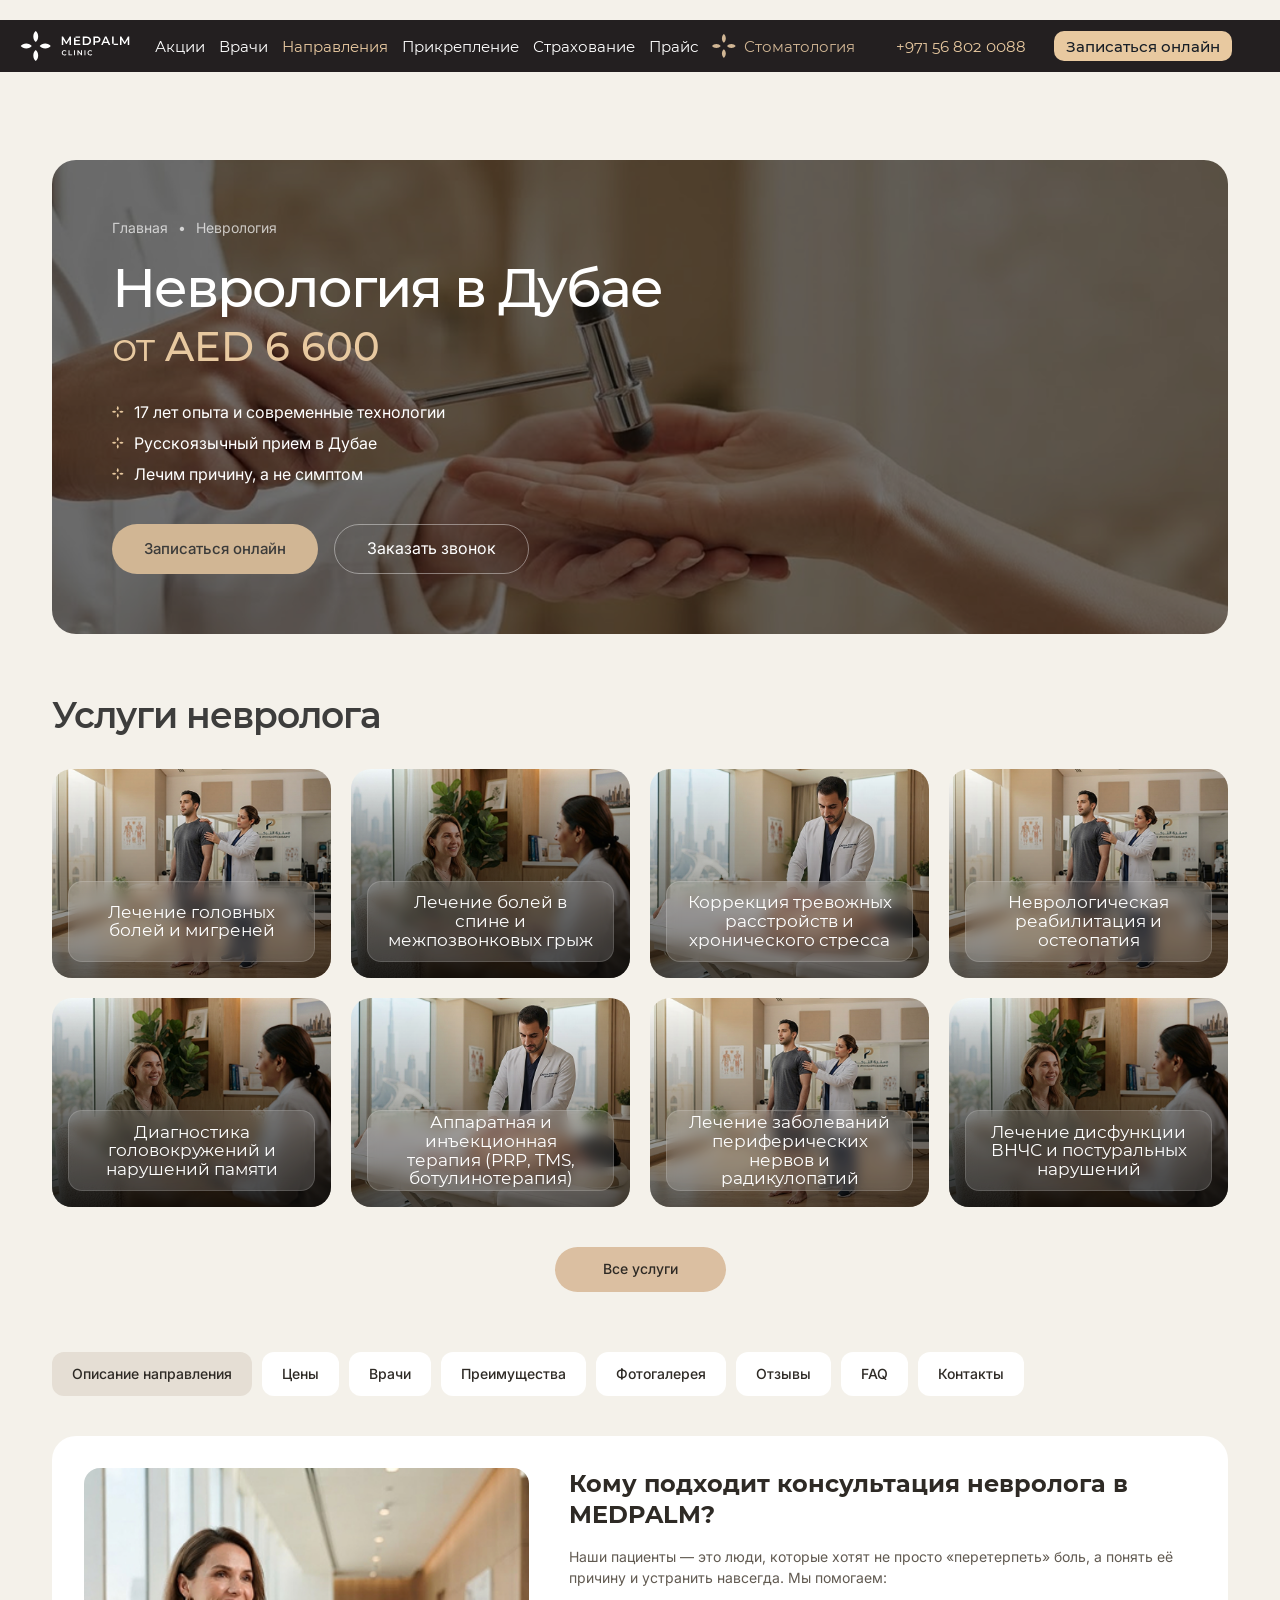
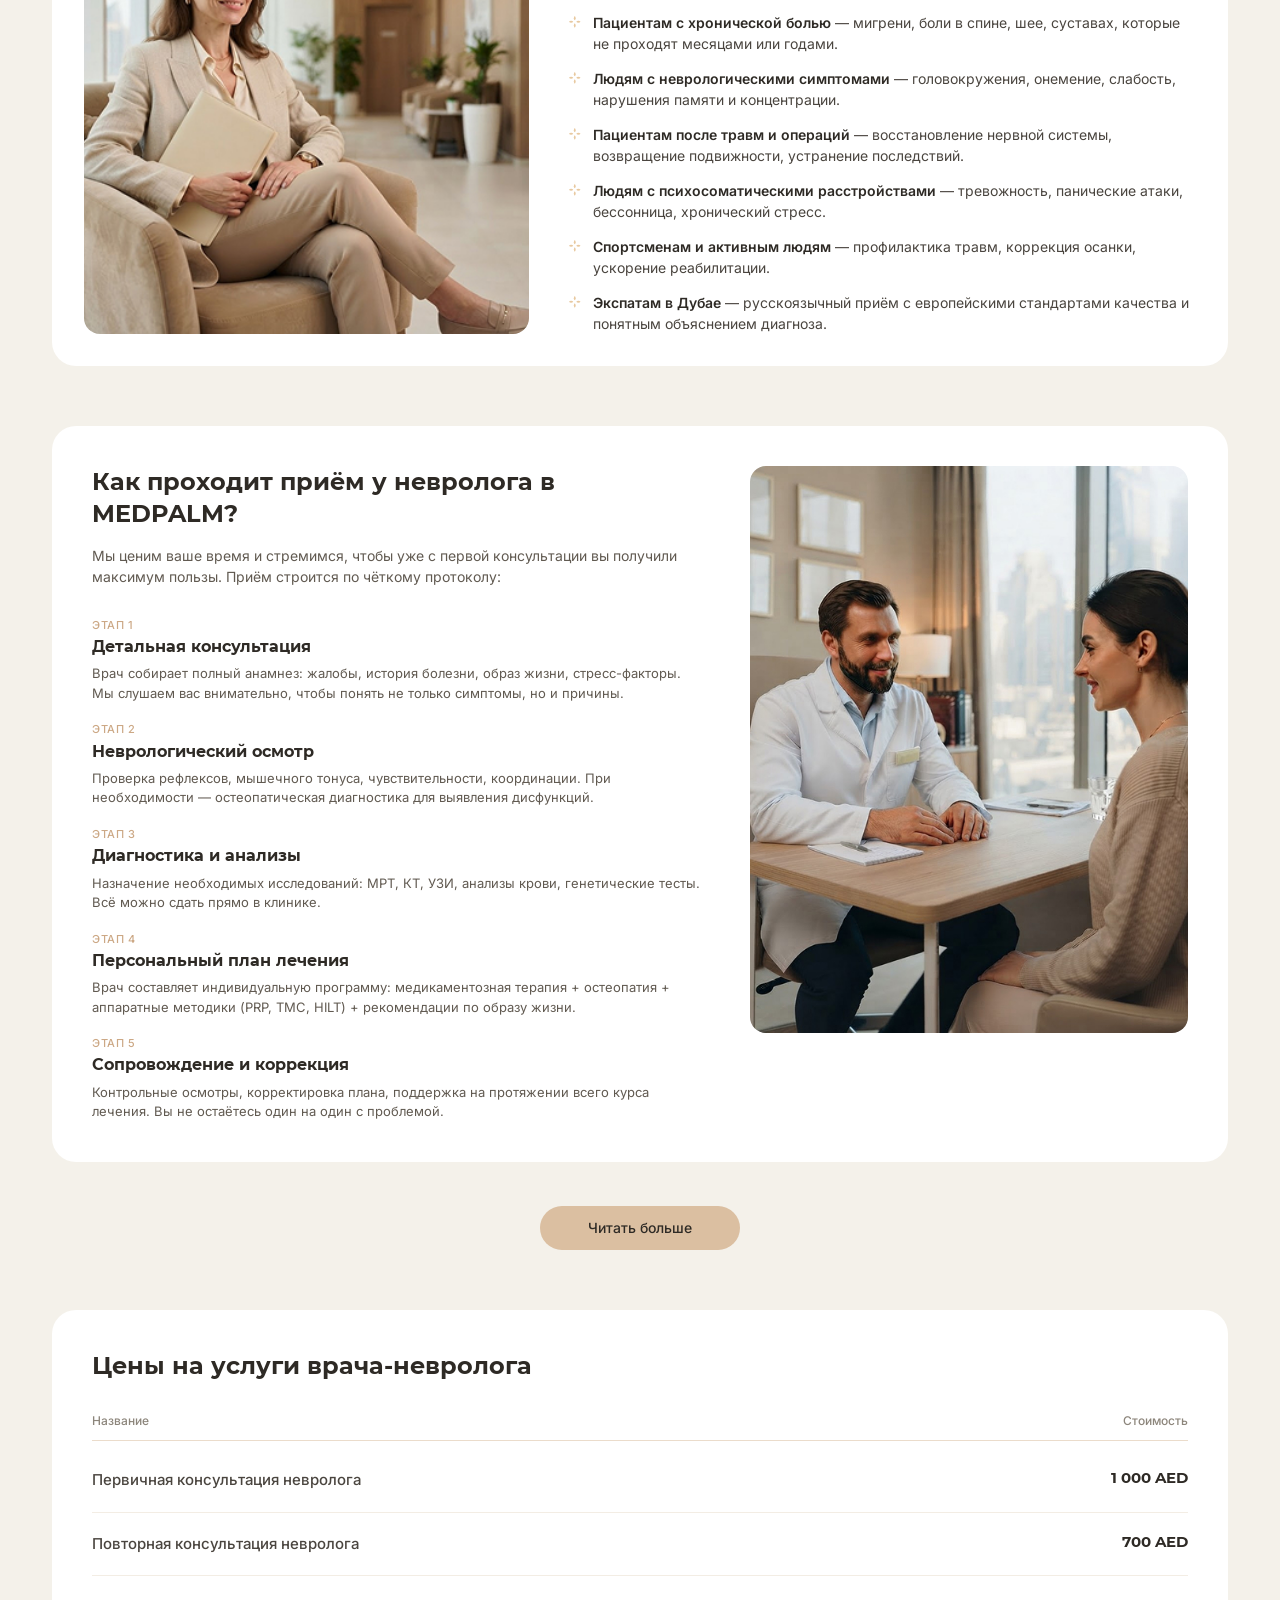
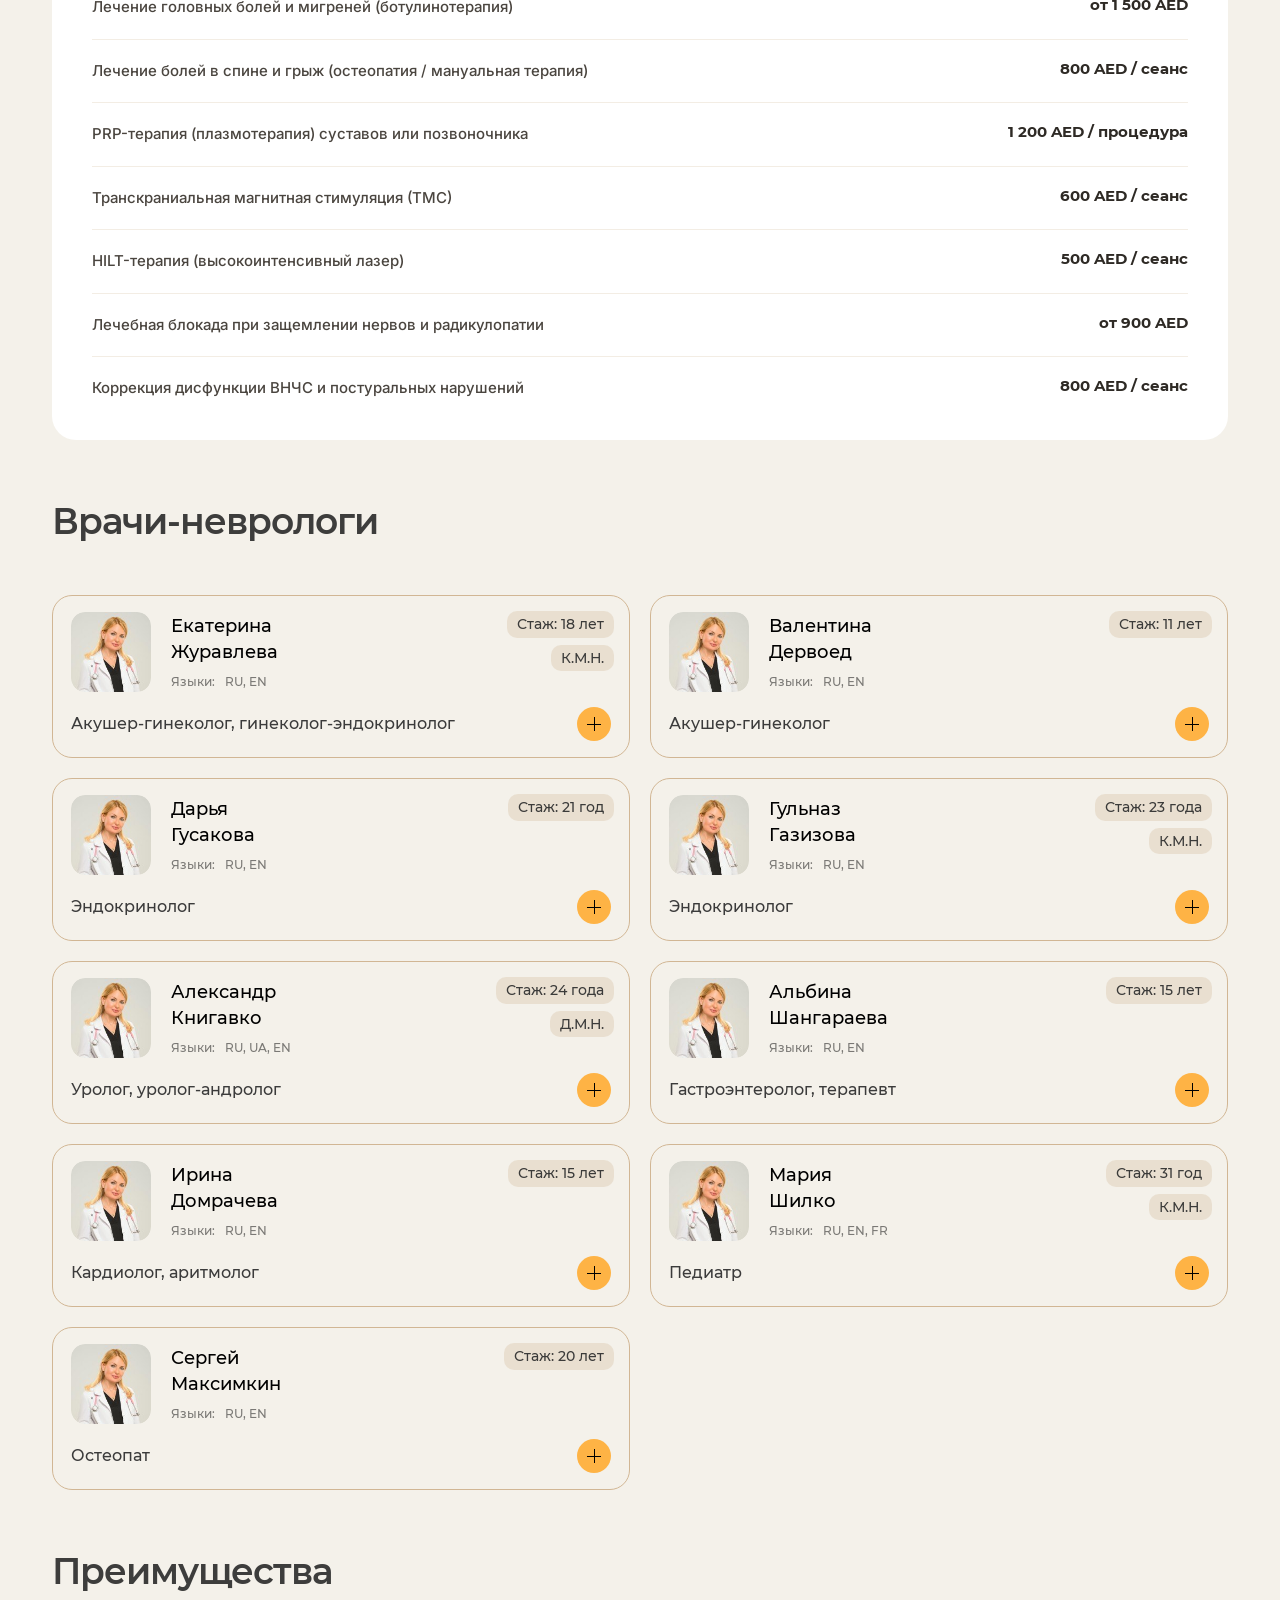
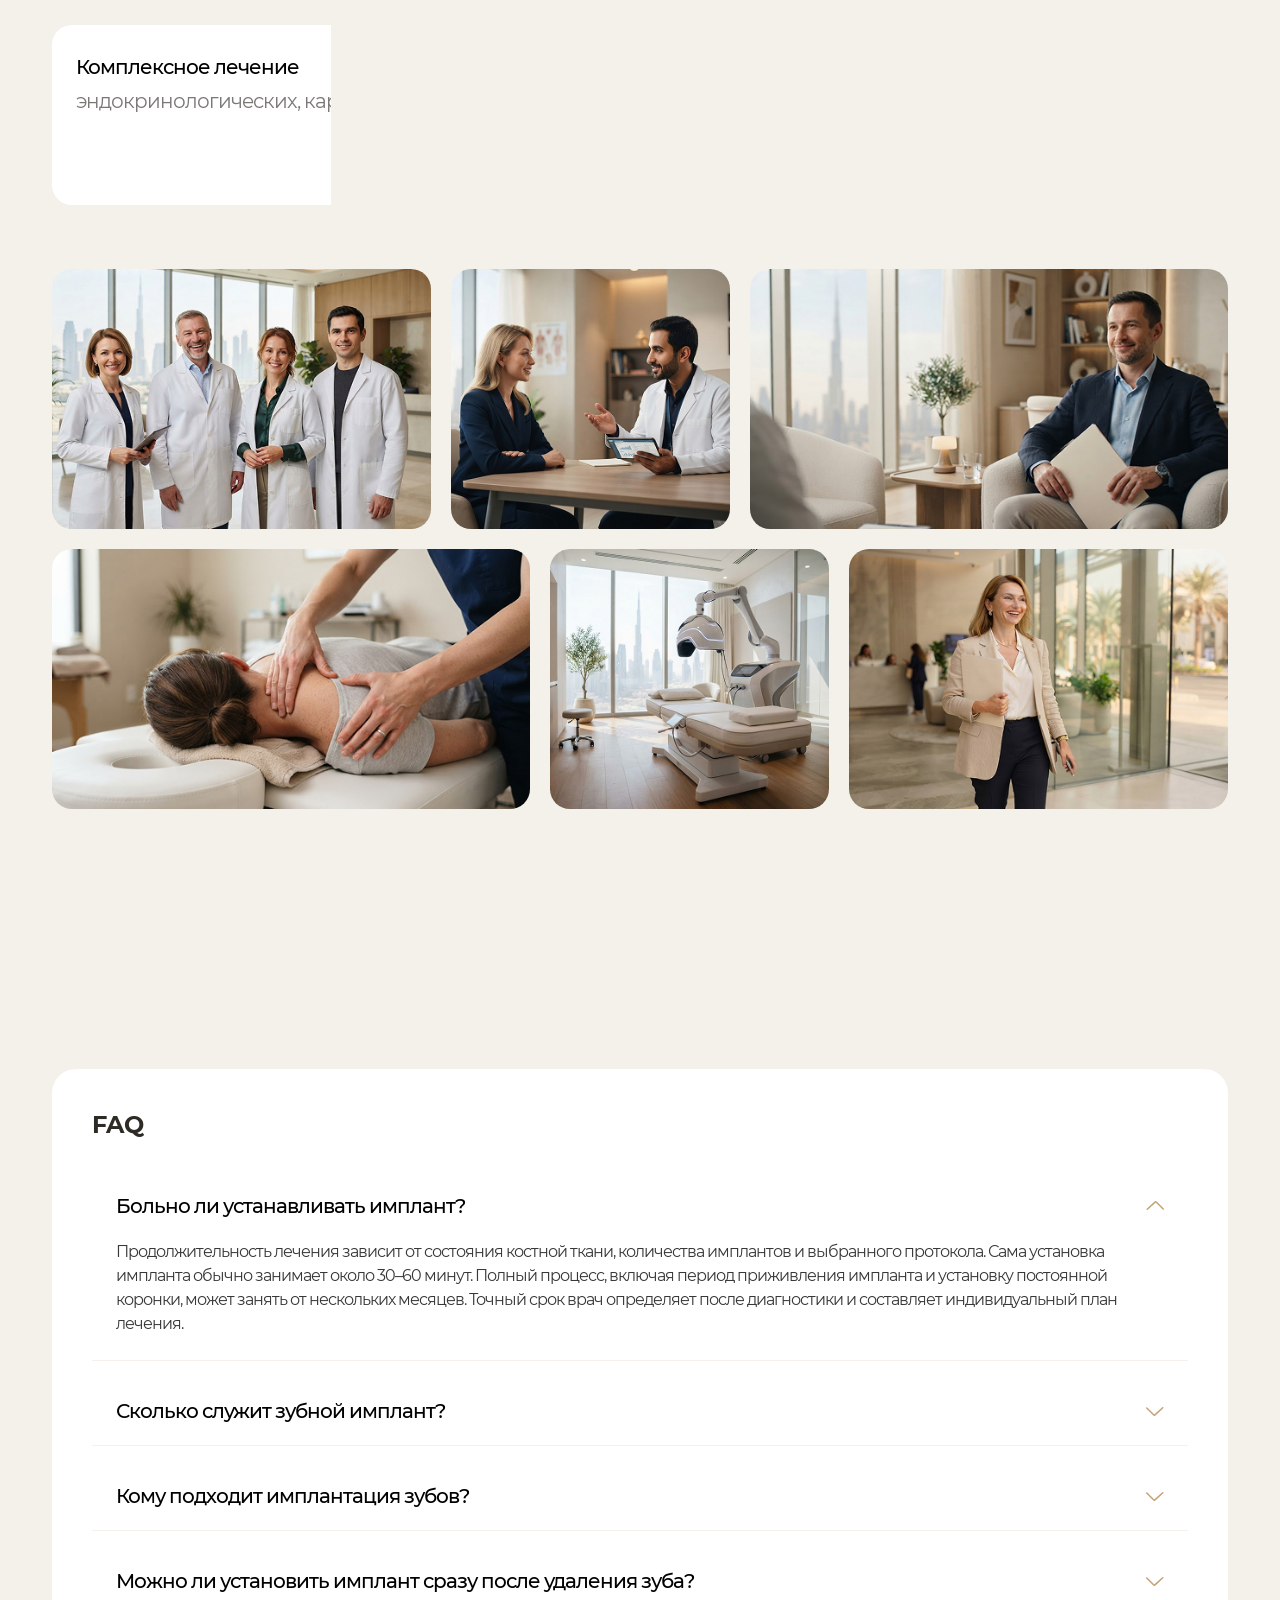
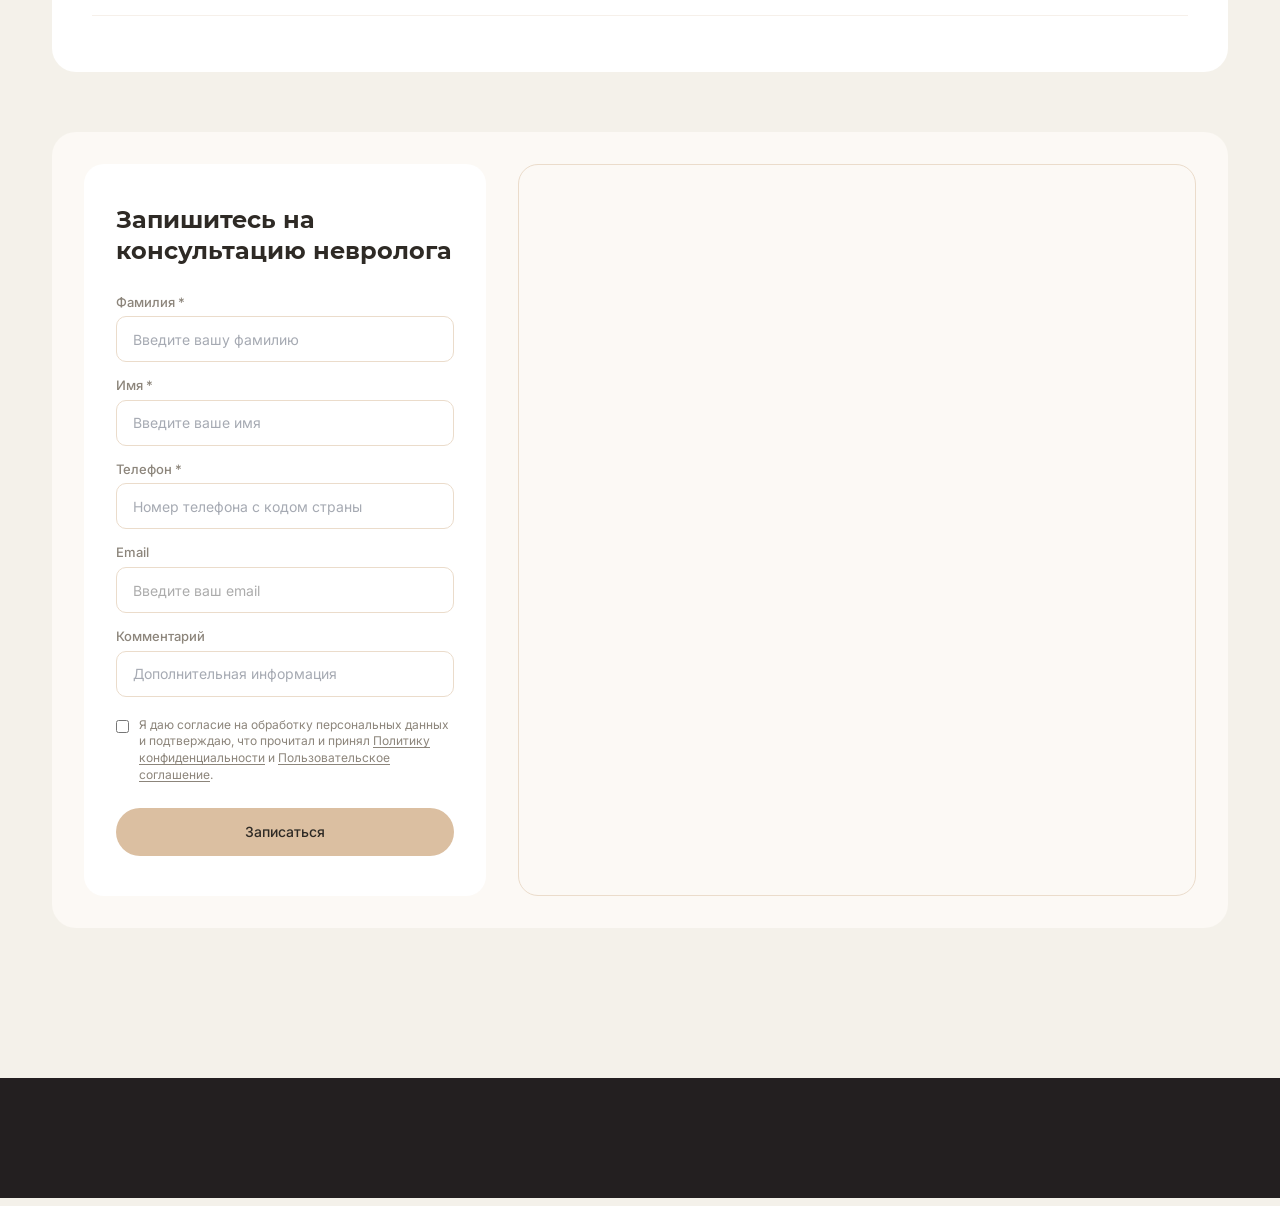
==== index.html @ b97c706f "Add files via upload" ====
<!DOCTYPE html>
<html lang="ru" style="--header-height:6.5rem;--header-height-mob:5rem;">

<head>
    <meta charset="UTF-8">
    <meta name='viewport' content='width=device-width,initial-scale=1' />
    <link rel="icon" href="favicon.svg" type="image/svg+xml">
    <meta name="robots" content="noindex, nofollow" />
    <title>14.10 Категория | medpalm</title>
    <link rel="preconnect" href="https://fonts.googleapis.com">
    <link rel="preconnect" href="https://fonts.gstatic.com" crossorigin>
    <link
        href="https://fonts.googleapis.com/css2?family=Inter:ital,opsz,wght@0,14..32,100..900;1,14..32,100..900&display=swap"
        rel="stylesheet">
    <link rel="stylesheet" href="assets/css/original.css">
    <link rel="stylesheet" href="assets/css/wpo-minify-header-7146183a.min.css">
    <link rel="stylesheet" href="assets/css/fancybox.css">
    <link rel="stylesheet" href="assets/css/wpo-minify-header-502b0cc2.min.css">
    <link rel="stylesheet" href="assets/css/mmenu.min.css">
    <link rel="stylesheet" href="assets/css/wpo-minify-header-50892afa.min.css">
    <link rel="stylesheet" href="assets/css/newweb.css">
    <link rel="stylesheet" href="assets/css/new-styles.css">
</head>

<body class="wp-singular page-template-default page page-id-62 wp-theme-medpalm">

    <header class="site-header">
        <div class="container site-header__container">
            <nav class="site-header__nav" aria-label="Основная навигация">
                <a href="/" class="site-header__logo"
                    aria-label="MEDPALM - Клиника в Дубае. Прием врачей, анализы, диагностика">
                    <!-- <svg aria-hidden="true">
                        <use xlink:href="assets/img/sprites/sprite.svg#logo-cfm">
                        </use>
                    </svg> -->
                    <svg viewBox="0 0 217 60" id="logo-cfm" xmlns="http://www.w3.org/2000/svg">
                        <path
                            d="M25.112 48.97c0 4.727 1.973 8.812 4.877 11.03 2.902-2.218 4.876-6.303 4.876-11.03 0-4.73-1.974-8.812-4.876-11.032-2.904 2.22-4.877 6.303-4.877 11.031zM25.112 11.03c0 4.73 1.973 8.813 4.877 11.032 2.902-2.219 4.876-6.303 4.876-11.031 0-4.728-1.974-8.812-4.876-11.031-2.904 2.22-4.877 6.303-4.877 11.03zM11.027 25.122C6.3 25.122 2.217 27.096 0 30c2.217 2.903 6.3 4.878 11.027 4.878 4.726 0 8.808-1.975 11.026-4.878-2.218-2.904-6.3-4.878-11.026-4.878zM48.95 25.122c-4.726 0-8.809 1.974-11.026 4.878 2.218 2.903 6.3 4.878 11.027 4.878 4.726 0 8.808-1.975 11.027-4.878-2.219-2.904-6.3-4.878-11.027-4.878zM97.512 27.97l-.024-11.176-5.537 9.249h-1.396l-5.538-9.104v11.03H82.03V11.11h2.576l6.694 11.175 6.572-11.175h2.576l.024 16.86h-2.961zM131.266 25.32c1.236 0 2.323-.236 3.262-.71.939-.474 1.662-1.148 2.167-2.023.506-.875.759-1.891.759-3.047 0-1.156-.253-2.171-.759-3.047-.505-.875-1.228-1.55-2.167-2.023-.939-.474-2.026-.71-3.262-.71h-4.093v11.56h4.093zm-7.223-14.21h7.367c1.798 0 3.396.35 4.792 1.048 1.396.698 2.48 1.686 3.25 2.962.77 1.277 1.156 2.75 1.156 4.42s-.386 3.143-1.156 4.42c-.77 1.276-1.854 2.264-3.25 2.962-1.396.698-2.994 1.047-4.792 1.047h-7.367V11.11zM155.269 19.588c.707-.578 1.06-1.405 1.06-2.48 0-1.076-.353-1.903-1.06-2.481-.706-.579-1.741-.868-3.105-.868h-3.66v6.696h3.66c1.364 0 2.399-.29 3.105-.867zm.855-7.755c1.084.481 1.914 1.172 2.492 2.07.578.9.867 1.968.867 3.204 0 1.22-.289 2.284-.867 3.192-.578.907-1.408 1.601-2.492 2.083-1.084.482-2.356.722-3.816.722h-3.804v4.866h-3.13V11.11h6.934c1.46 0 2.732.241 3.816.723zM173.11 21.611l-3.178-7.37-3.154 7.37h6.332zm1.035 2.457h-8.426l-1.662 3.901h-3.226l7.584-16.86h3.082l7.608 16.86h-3.274l-1.686-3.901zM185.822 11.11h-3.13v14.21h3.13V11.11zM185.824 27.97h8.809v-2.65h-8.809v2.65zM214.038 27.97l-.024-11.176-5.537 9.249h-1.396l-5.538-9.104v11.03h-2.986V11.11h2.577l6.693 11.175 6.572-11.175h2.577L217 27.97h-2.962zM109.598 25.344v-4.648h8.137v-2.577h-8.137v-4.38h-3.13v14.23h12.64v-2.625h-9.51zM118.771 11.11h-9.173v2.625h9.173V11.11zM84.7 48.21a5.013 5.013 0 01-1.96-1.88c-.474-.8-.709-1.702-.709-2.706 0-1.005.239-1.907.717-2.707a5.056 5.056 0 011.966-1.88c.834-.453 1.767-.68 2.801-.68.838 0 1.603.146 2.295.439a4.69 4.69 0 011.756 1.272l-1.228 1.156c-.742-.8-1.654-1.2-2.736-1.2-.702 0-1.33.154-1.886.461-.556.307-.99.735-1.301 1.28-.312.547-.469 1.166-.469 1.859 0 .692.157 1.311.469 1.858.311.546.745.972 1.301 1.28.556.307 1.184.46 1.886.46 1.082 0 1.994-.404 2.736-1.214l1.228 1.17a4.68 4.68 0 01-1.762 1.274c-.698.292-1.466.438-2.304.438-1.034 0-1.966-.227-2.8-.68zM95.588 38.503h1.9v8.632h5.353v1.609h-7.253v-10.24zM106.541 38.503h1.901v10.24h-1.901v-10.24zM122.495 38.503v10.24h-1.564l-5.645-6.934v6.935H113.4v-10.24h1.565l5.645 6.934v-6.935h1.885zM127.439 38.503h1.901v10.24h-1.901v-10.24zM136.235 48.21a5.012 5.012 0 01-1.959-1.88c-.474-.8-.71-1.702-.71-2.706 0-1.005.239-1.907.717-2.707a5.066 5.066 0 011.966-1.88c.834-.453 1.768-.68 2.801-.68.839 0 1.604.146 2.296.439a4.69 4.69 0 011.755 1.272l-1.228 1.156c-.742-.8-1.653-1.2-2.735-1.2-.702 0-1.331.154-1.887.461a3.323 3.323 0 00-1.301 1.28c-.312.547-.468 1.166-.468 1.859 0 .692.156 1.311.468 1.858.312.546.746.972 1.301 1.28.556.307 1.185.46 1.887.46 1.082 0 1.993-.404 2.735-1.214l1.228 1.17a4.679 4.679 0 01-1.763 1.274c-.697.292-1.464.438-2.303.438-1.033 0-1.967-.227-2.8-.68z" />
                    </svg>
                </a>
                <ul id="menu-main-menu" class="site-header__menu">
                    <li id="menu-item-1367"
                        class="menu-item menu-item-type-custom menu-item-object-custom menu-item-1367"><a
                            href="/specials/">Акции</a></li>
                    <li id="menu-item-1364"
                        class="menu-item menu-item-type-custom menu-item-object-custom menu-item-1364"><a
                            href="/doctors/">Врачи</a></li>
                    <li id="menu-item-1365"
                        class="menu-item menu-item-type-custom menu-item-object-custom current-menu-item menu-item-1365">
                        <a href="/directions/" aria-current="page">Направления</a>
                    </li>
                    <li id="menu-item-1559"
                        class="menu-item menu-item-type-post_type menu-item-object-napravleniya menu-item-1559"><a
                            href="https://medpalm.ae/directions/prikreplenie-k-klinike/">Прикрепление</a></li>
                    <li id="menu-item-1558"
                        class="menu-item menu-item-type-post_type menu-item-object-page menu-item-1558"><a
                            href="https://medpalm.ae/insurance/">Страхование</a></li>
                    <li id="menu-item-586"
                        class="menu-item menu-item-type-post_type menu-item-object-page menu-item-586"><a
                            href="https://medpalm.ae/price/">Прайс</a></li>
                    <li id="menu-item-1912"
                        class="logo-icon menu-item menu-item-type-custom menu-item-object-custom menu-item-1912"><a
                            target="_blank" href="https://medpalmdental.ae/ru">Стоматология</a></li>
                </ul>
                <div class="site-header__actions">
                    <div class="site-header__socials"></div>
                    <a href="tel:+971568020088" class="site-header__phone">
                        +971 56 802 0088 </a>
                    <button class="site-header__button ms_booking" type="button">
                        Записаться онлайн </button>
                    <div class="site-header__lang lang-switcher"></div>
                </div>
            </nav>
        </div>
    </header>

    <!-- <header class="mobile-header"></header> -->

    <header class="mobile-header">
        <div class="mobile-header__inner">
            <a href="/" class="mobile-header__logo"
                aria-label="MEDPALM - Клиника в Дубае. Прием врачей, анализы, диагностика">
                <svg viewBox="0 0 217 60" id="logo-cfm" xmlns="http://www.w3.org/2000/svg">
                        <path
                            d="M25.112 48.97c0 4.727 1.973 8.812 4.877 11.03 2.902-2.218 4.876-6.303 4.876-11.03 0-4.73-1.974-8.812-4.876-11.032-2.904 2.22-4.877 6.303-4.877 11.031zM25.112 11.03c0 4.73 1.973 8.813 4.877 11.032 2.902-2.219 4.876-6.303 4.876-11.031 0-4.728-1.974-8.812-4.876-11.031-2.904 2.22-4.877 6.303-4.877 11.03zM11.027 25.122C6.3 25.122 2.217 27.096 0 30c2.217 2.903 6.3 4.878 11.027 4.878 4.726 0 8.808-1.975 11.026-4.878-2.218-2.904-6.3-4.878-11.026-4.878zM48.95 25.122c-4.726 0-8.809 1.974-11.026 4.878 2.218 2.903 6.3 4.878 11.027 4.878 4.726 0 8.808-1.975 11.027-4.878-2.219-2.904-6.3-4.878-11.027-4.878zM97.512 27.97l-.024-11.176-5.537 9.249h-1.396l-5.538-9.104v11.03H82.03V11.11h2.576l6.694 11.175 6.572-11.175h2.576l.024 16.86h-2.961zM131.266 25.32c1.236 0 2.323-.236 3.262-.71.939-.474 1.662-1.148 2.167-2.023.506-.875.759-1.891.759-3.047 0-1.156-.253-2.171-.759-3.047-.505-.875-1.228-1.55-2.167-2.023-.939-.474-2.026-.71-3.262-.71h-4.093v11.56h4.093zm-7.223-14.21h7.367c1.798 0 3.396.35 4.792 1.048 1.396.698 2.48 1.686 3.25 2.962.77 1.277 1.156 2.75 1.156 4.42s-.386 3.143-1.156 4.42c-.77 1.276-1.854 2.264-3.25 2.962-1.396.698-2.994 1.047-4.792 1.047h-7.367V11.11zM155.269 19.588c.707-.578 1.06-1.405 1.06-2.48 0-1.076-.353-1.903-1.06-2.481-.706-.579-1.741-.868-3.105-.868h-3.66v6.696h3.66c1.364 0 2.399-.29 3.105-.867zm.855-7.755c1.084.481 1.914 1.172 2.492 2.07.578.9.867 1.968.867 3.204 0 1.22-.289 2.284-.867 3.192-.578.907-1.408 1.601-2.492 2.083-1.084.482-2.356.722-3.816.722h-3.804v4.866h-3.13V11.11h6.934c1.46 0 2.732.241 3.816.723zM173.11 21.611l-3.178-7.37-3.154 7.37h6.332zm1.035 2.457h-8.426l-1.662 3.901h-3.226l7.584-16.86h3.082l7.608 16.86h-3.274l-1.686-3.901zM185.822 11.11h-3.13v14.21h3.13V11.11zM185.824 27.97h8.809v-2.65h-8.809v2.65zM214.038 27.97l-.024-11.176-5.537 9.249h-1.396l-5.538-9.104v11.03h-2.986V11.11h2.577l6.693 11.175 6.572-11.175h2.577L217 27.97h-2.962zM109.598 25.344v-4.648h8.137v-2.577h-8.137v-4.38h-3.13v14.23h12.64v-2.625h-9.51zM118.771 11.11h-9.173v2.625h9.173V11.11zM84.7 48.21a5.013 5.013 0 01-1.96-1.88c-.474-.8-.709-1.702-.709-2.706 0-1.005.239-1.907.717-2.707a5.056 5.056 0 011.966-1.88c.834-.453 1.767-.68 2.801-.68.838 0 1.603.146 2.295.439a4.69 4.69 0 011.756 1.272l-1.228 1.156c-.742-.8-1.654-1.2-2.736-1.2-.702 0-1.33.154-1.886.461-.556.307-.99.735-1.301 1.28-.312.547-.469 1.166-.469 1.859 0 .692.157 1.311.469 1.858.311.546.745.972 1.301 1.28.556.307 1.184.46 1.886.46 1.082 0 1.994-.404 2.736-1.214l1.228 1.17a4.68 4.68 0 01-1.762 1.274c-.698.292-1.466.438-2.304.438-1.034 0-1.966-.227-2.8-.68zM95.588 38.503h1.9v8.632h5.353v1.609h-7.253v-10.24zM106.541 38.503h1.901v10.24h-1.901v-10.24zM122.495 38.503v10.24h-1.564l-5.645-6.934v6.935H113.4v-10.24h1.565l5.645 6.934v-6.935h1.885zM127.439 38.503h1.901v10.24h-1.901v-10.24zM136.235 48.21a5.012 5.012 0 01-1.959-1.88c-.474-.8-.71-1.702-.71-2.706 0-1.005.239-1.907.717-2.707a5.066 5.066 0 011.966-1.88c.834-.453 1.768-.68 2.801-.68.839 0 1.604.146 2.296.439a4.69 4.69 0 011.755 1.272l-1.228 1.156c-.742-.8-1.653-1.2-2.735-1.2-.702 0-1.331.154-1.887.461a3.323 3.323 0 00-1.301 1.28c-.312.547-.468 1.166-.468 1.859 0 .692.156 1.311.468 1.858.312.546.746.972 1.301 1.28.556.307 1.185.46 1.887.46 1.082 0 1.993-.404 2.735-1.214l1.228 1.17a4.679 4.679 0 01-1.763 1.274c-.697.292-1.464.438-2.303.438-1.033 0-1.967-.227-2.8-.68z" />
                    </svg>
            </a>

            <div class="mobile-header__actions">
                <div class="mobile-header__lang mobile-lang">
                    <button class="mobile-lang__button" type="button" aria-haspopup="menu" aria-expanded="false"
                        aria-label="Язык: RU">
                        RU
                        <span class="mobile-lang__icon">
                            <img data-src="https://medpalm.ae/wp-content/themes/medpalm/img/icons/open-menu.svg" alt=""
                                src="[data-uri]"
                                class="lazyload">
                        </span>
                    </button>

                    <ul class="mobile-lang__menu" role="menu">
                        <li class="mobile-lang__item" role="none">
                            <a href="/" class="mobile-lang__link mobile-lang__link--active" role="menuitem">
                                RU - Русский
                            </a>
                        </li>

                        <li class="mobile-lang__item" role="none">
                            <a href="/en/" class="mobile-lang__link" role="menuitem">
                                EN - English
                            </a>
                        </li>
                    </ul>
                </div>

                <button class="mobile-header__burger" type="button" data-mobile-menu-open aria-label="Открыть меню"
                    aria-controls="mobile-menu" aria-expanded="false">
                    <svg width="28" height="28" viewBox="0 0 28 28" fill="none" aria-hidden="true">
                        <path d="M5 8H23M5 14H23M5 20H23" stroke="currentColor" stroke-width="1.5"
                            stroke-linecap="round"></path>
                    </svg>
                </button>
            </div>
        </div>
    </header>

    <div class="mobile-menu" id="mobile-menu" aria-label="Мобильная навигация" aria-modal="true" role="dialog"
        aria-hidden="true"></div>

    <div id="page-wrapper">

        <section class="new-section-directions first-section">
            <div class="container">
                <!-- Главный баннер -->
                <div class="directions-banner">

                    <!-- Фоновое изображение (удобно выводить из бэкенда) -->
                    <img src="content/s1_bg.png" alt="Неврология в Дубае" class="directions-banner__bg-img" />

                    <!-- Затемняющий слой для читаемости текста -->
                    <div class="directions-banner__overlay"></div>

                    <!-- Контентная часть -->
                    <div class="directions-banner__content">

                        <!-- Хлебные крошки -->
                        <nav class="directions-breadcrumbs">
                            <span class="directions-breadcrumbs__item">Главная</span>
                            <span class="directions-breadcrumbs__separator">•</span>
                            <span class="directions-breadcrumbs__item">Неврология</span>
                        </nav>

                        <!-- Заголовок -->
                        <h1 class="directions-banner__title">Неврология в Дубае</h1>

                        <!-- Цена -->
                        <p class="directions-banner__price">от <span>AED 6 600</span></p>

                        <!-- Список преимуществ -->
                        <ul class="directions-list">
                            <li class="directions-list__item">
                                <span class="directions-list__icon">
                                    <svg width="12" height="12" viewBox="0 0 12 12" fill="none"
                                        xmlns="http://www.w3.org/2000/svg">
                                        <path
                                            d="M4.81455 9.49799C4.81455 10.4157 5.19251 11.2069 5.74998 11.6376C6.30608 11.2069 6.68543 10.4157 6.68543 9.49799C6.68543 8.58026 6.30745 7.78911 5.74998 7.35843C5.19388 7.78911 4.81455 8.58026 4.81455 9.49799Z"
                                            fill="#E8C9A0" />
                                        <path
                                            d="M4.81455 2.13956C4.81455 3.0573 5.19251 3.84845 5.74998 4.27913C6.30608 3.84845 6.68543 3.0573 6.68543 2.13956C6.68543 1.22182 6.30745 0.430665 5.74998 0C5.19388 0.430665 4.81455 1.22182 4.81455 2.13956Z"
                                            fill="#E8C9A0" />
                                        <path
                                            d="M2.11427 4.8735C1.20738 4.8735 0.425574 5.256 0 5.82013C0.425574 6.3829 1.20738 6.76679 2.11427 6.76679C3.02117 6.76679 3.80298 6.38426 4.22853 5.82013C3.80298 5.2574 3.02117 4.8735 2.11427 4.8735Z"
                                            fill="#E8C9A0" />
                                        <path
                                            d="M9.38577 4.8735C8.47885 4.8735 7.69707 5.256 7.27148 5.82013C7.69707 6.3829 8.47885 6.76679 9.38577 6.76679C10.2927 6.76679 11.0745 6.38426 11.5 5.82013C11.0745 5.2574 10.2927 4.8735 9.38577 4.8735Z"
                                            fill="#E8C9A0" />
                                    </svg>
                                </span>
                                <span class="directions-list__text">17 лет опыта и современные технологии</span>
                            </li>
                            <li class="directions-list__item">
                                <span class="directions-list__icon">
                                    <svg width="12" height="12" viewBox="0 0 12 12" fill="none"
                                        xmlns="http://www.w3.org/2000/svg">
                                        <path
                                            d="M4.81455 9.49799C4.81455 10.4157 5.19251 11.2069 5.74998 11.6376C6.30608 11.2069 6.68543 10.4157 6.68543 9.49799C6.68543 8.58026 6.30745 7.78911 5.74998 7.35843C5.19388 7.78911 4.81455 8.58026 4.81455 9.49799Z"
                                            fill="#E8C9A0" />
                                        <path
                                            d="M4.81455 2.13956C4.81455 3.0573 5.19251 3.84845 5.74998 4.27913C6.30608 3.84845 6.68543 3.0573 6.68543 2.13956C6.68543 1.22182 6.30745 0.430665 5.74998 0C5.19388 0.430665 4.81455 1.22182 4.81455 2.13956Z"
                                            fill="#E8C9A0" />
                                        <path
                                            d="M2.11427 4.8735C1.20738 4.8735 0.425574 5.256 0 5.82013C0.425574 6.3829 1.20738 6.76679 2.11427 6.76679C3.02117 6.76679 3.80298 6.38426 4.22853 5.82013C3.80298 5.2574 3.02117 4.8735 2.11427 4.8735Z"
                                            fill="#E8C9A0" />
                                        <path
                                            d="M9.38577 4.8735C8.47885 4.8735 7.69707 5.256 7.27148 5.82013C7.69707 6.3829 8.47885 6.76679 9.38577 6.76679C10.2927 6.76679 11.0745 6.38426 11.5 5.82013C11.0745 5.2574 10.2927 4.8735 9.38577 4.8735Z"
                                            fill="#E8C9A0" />
                                    </svg>
                                </span>
                                <span class="directions-list__text">Русскоязычный прием в Дубае</span>
                            </li>
                            <li class="directions-list__item">
                                <span class="directions-list__icon">
                                    <svg width="12" height="12" viewBox="0 0 12 12" fill="none"
                                        xmlns="http://www.w3.org/2000/svg">
                                        <path
                                            d="M4.81455 9.49799C4.81455 10.4157 5.19251 11.2069 5.74998 11.6376C6.30608 11.2069 6.68543 10.4157 6.68543 9.49799C6.68543 8.58026 6.30745 7.78911 5.74998 7.35843C5.19388 7.78911 4.81455 8.58026 4.81455 9.49799Z"
                                            fill="#E8C9A0" />
                                        <path
                                            d="M4.81455 2.13956C4.81455 3.0573 5.19251 3.84845 5.74998 4.27913C6.30608 3.84845 6.68543 3.0573 6.68543 2.13956C6.68543 1.22182 6.30745 0.430665 5.74998 0C5.19388 0.430665 4.81455 1.22182 4.81455 2.13956Z"
                                            fill="#E8C9A0" />
                                        <path
                                            d="M2.11427 4.8735C1.20738 4.8735 0.425574 5.256 0 5.82013C0.425574 6.3829 1.20738 6.76679 2.11427 6.76679C3.02117 6.76679 3.80298 6.38426 4.22853 5.82013C3.80298 5.2574 3.02117 4.8735 2.11427 4.8735Z"
                                            fill="#E8C9A0" />
                                        <path
                                            d="M9.38577 4.8735C8.47885 4.8735 7.69707 5.256 7.27148 5.82013C7.69707 6.3829 8.47885 6.76679 9.38577 6.76679C10.2927 6.76679 11.0745 6.38426 11.5 5.82013C11.0745 5.2574 10.2927 4.8735 9.38577 4.8735Z"
                                            fill="#E8C9A0" />
                                    </svg>
                                </span>
                                <span class="directions-list__text">Лечим причину, а не симптом</span>
                            </li>
                        </ul>

                        <!-- Кнопки действий -->
                        <div class="directions-actions">
                            <a href="#" class="directions-btn directions-btn--primary">Записаться онлайн</a>
                            <a href="#" class="directions-btn directions-btn--secondary">Заказать звонок</a>
                        </div>

                    </div>
                </div>
            </div>
        </section>

        <section class="new-section-directions">
            <div class="container">
                <div class="services-section">

                    <!-- Заголовок секции -->
                    <h2 class="services-title">Услуги невролога</h2>

                    <!-- Сетка карточек -->
                    <div class="services-grid">

                        <!-- Карточка 1 -->
                        <a href="#" class="services-card">
                            <img src="content/s2_img1.png" alt="Лечение головных болей" class="services-card__img">
                            <div class="services-card__badge">
                                <span class="services-card__text">Лечение головных болей и мигреней</span>
                            </div>
                        </a>

                        <!-- Карточка 2 -->
                        <a href="#" class="services-card">
                            <img src="content/s2_img2.png" alt="Лечение болей в спине" class="services-card__img">
                            <div class="services-card__badge">
                                <span class="services-card__text">Лечение болей в спине и межпозвонковых грыж</span>
                            </div>
                        </a>

                        <!-- Карточка 3 -->
                        <a href="#" class="services-card">
                            <img src="content/s2_img3.png" alt="Коррекция тревожных расстройств"
                                class="services-card__img">
                            <div class="services-card__badge">
                                <span class="services-card__text">Коррекция тревожных расстройств и хронического
                                    стресса</span>
                            </div>
                        </a>

                        <!-- Карточка 4 -->
                        <a href="#" class="services-card">
                            <img src="content/s2_img1.png" alt="Неврологическая реабилитация"
                                class="services-card__img">
                            <div class="services-card__badge">
                                <span class="services-card__text">Неврологическая реабилитация и остеопатия</span>
                            </div>
                        </a>

                        <!-- Карточка 5 -->
                        <a href="#" class="services-card">
                            <img src="content/s2_img2.png" alt="Диагностика головокружений" class="services-card__img">
                            <div class="services-card__badge">
                                <span class="services-card__text">Диагностика головокружений и нарушений памяти</span>
                            </div>
                        </a>

                        <!-- Карточка 6 -->
                        <a href="#" class="services-card">
                            <img src="content/s2_img3.png" alt="Аппаратная терапия" class="services-card__img">
                            <div class="services-card__badge">
                                <span class="services-card__text">Аппаратная и инъекционная терапия (PRP, TMS,
                                    ботулинотерапия)</span>
                            </div>
                        </a>

                        <!-- Карточка 7 -->
                        <a href="#" class="services-card">
                            <img src="content/s2_img1.png" alt="Лечение заболеваний нервов" class="services-card__img">
                            <div class="services-card__badge">
                                <span class="services-card__text">Лечение заболеваний периферических нервов и
                                    радикулопатий</span>
                            </div>
                        </a>

                        <!-- Карточка 8 -->
                        <a href="#" class="services-card">
                            <img src="content/s2_img2.png" alt="Лечение дисфункции ВНЧС" class="services-card__img">
                            <div class="services-card__badge">
                                <span class="services-card__text">Лечение дисфункции ВНЧС и постуральных
                                    нарушений</span>
                            </div>
                        </a>

                    </div>

                    <!-- Кнопка «Все услуги» -->
                    <div class="services-footer">
                        <a href="#" class="services-btn-more">Все услуги</a>
                    </div>

                </div>
            </div>
        </section>

        <section class="new-section-directions tabs-sec">
            <div class="directions-nav-section">
                <div class="container">
                    <!-- Лента ссылок-табов -->
                    <div class="directions-nav-tabs">

                        <!-- Активная плашка (выделена бежевым фоном) -->
                        <a href="#description" class="directions-nav-link is-active">
                            Описание направления
                        </a>

                        <a href="#prices" class="directions-nav-link">
                            Цены
                        </a>

                        <a href="#doctors" class="directions-nav-link">
                            Врачи
                        </a>

                        <a href="#advantages" class="directions-nav-link">
                            Преимущества
                        </a>

                        <a href="#gallery" class="directions-nav-link">
                            Фотогалерея
                        </a>

                        <a href="#reviews" class="directions-nav-link">
                            Отзывы
                        </a>

                        <a href="#faq" class="directions-nav-link">
                            FAQ
                        </a>

                        <a href="#contacts" class="directions-nav-link">
                            Контакты
                        </a>

                    </div>
                </div>
            </div>
        </section>

        <section class="new-section-directions">
            <div class="container">
                <div class="consultation-block">

                    <!-- Левая колонка: Изображение -->
                    <div class="consultation-image-wrapper">
                        <img src="content/s3_img.jpg" alt="Консультация невролога в MEDPALM" class="consultation-image">
                    </div>

                    <!-- Правая колонка: Текстовый контент -->
                    <div class="consultation-content">
                        <h2 class="consultation-title">Кому подходит консультация невролога в MEDPALM?</h2>

                        <p class="consultation-subtitle">
                            Наши пациенты — это люди, которые хотят не просто «перетерпеть» боль, а понять её причину и
                            устранить навсегда. Мы помогаем:
                        </p>

                        <!-- Список категорий -->
                        <ul class="consultation-list">
                            <li class="consultation-list__item">
                                <p class="consultation-list__text">
                                    <strong>Пациентам с хронической болью</strong> — мигрени, боли в спине, шее,
                                    суставах, которые не проходят месяцами или годами.
                                </p>
                            </li>
                            <li class="consultation-list__item">
                                <p class="consultation-list__text">
                                    <strong>Людям с неврологическими симптомами</strong> — головокружения, онемение,
                                    слабость, нарушения памяти и концентрации.
                                </p>
                            </li>
                            <li class="consultation-list__item">
                                <p class="consultation-list__text">
                                    <strong>Пациентам после травм и операций</strong> — восстановление нервной системы,
                                    возвращение подвижности, устранение последствий.
                                </p>
                            </li>
                            <li class="consultation-list__item">
                                <p class="consultation-list__text">
                                    <strong>Людям с психосоматическими расстройствами</strong> — тревожность, панические
                                    атаки, бессонница, хронический стресс.
                                </p>
                            </li>
                            <li class="consultation-list__item">
                                <p class="consultation-list__text">
                                    <strong>Спортсменам и активным людям</strong> — профилактика травм, коррекция
                                    осанки, ускорение реабилитации.
                                </p>
                            </li>
                            <li class="consultation-list__item">
                                <p class="consultation-list__text">
                                    <strong>Экспатам в Дубае</strong> — русскоязычный приём с европейскими стандартами
                                    качества и понятным объяснением диагноза.
                                </p>
                            </li>
                        </ul>
                    </div>

                </div>
            </div>
        </section>

        <section class="new-section-directions">
            <div class="container">
                <!-- Главная белая плашка секции -->
                <div class="process-block">

                    <!-- Левая колонка: Контентная часть -->
                    <div class="process-content">
                        <h2 class="process-title">Как проходит приём у невролога в MEDPALM?</h2>
                        <p class="process-subtitle">
                            Мы ценим ваше время и стремимся, чтобы уже с первой консультации вы получили максимум
                            пользы. Приём строится по чёткому протоколу:
                        </p>

                        <!-- Список этапов для удобного вывода в цикле с бэкенда -->
                        <ul class="process-steps">

                            <!-- Этап 1 -->
                            <li class="process-step">
                                <span class="process-step__number">Этап 1</span>
                                <h3 class="process-step__title">Детальная консультация</h3>
                                <p class="process-step__desc">
                                    Врач собирает полный анамнез: жалобы, история болезни, образ жизни, стресс-факторы.
                                    Мы слушаем вас внимательно, чтобы понять не только симптомы, но и причины.
                                </p>
                            </li>

                            <!-- Этап 2 -->
                            <li class="process-step">
                                <span class="process-step__number">Этап 2</span>
                                <h3 class="process-step__title">Неврологический осмотр</h3>
                                <p class="process-step__desc">
                                    Проверка рефлексов, мышечного тонуса, чувствительности, координации. При
                                    необходимости — остеопатическая диагностика для выявления дисфункций.
                                </p>
                            </li>

                            <!-- Этап 3 -->
                            <li class="process-step">
                                <span class="process-step__number">Этап 3</span>
                                <h3 class="process-step__title">Диагностика и анализы</h3>
                                <p class="process-step__desc">
                                    Назначение необходимых исследований: МРТ, КТ, УЗИ, анализы крови, генетические
                                    тесты. Всё можно сдать прямо в клинике.
                                </p>
                            </li>

                            <!-- Этап 4 -->
                            <li class="process-step">
                                <span class="process-step__number">Этап 4</span>
                                <h3 class="process-step__title">Персональный план лечения</h3>
                                <p class="process-step__desc">
                                    Врач составляет индивидуальную программу: медикаментозная терапия + остеопатия +
                                    аппаратные методики (PRP, TMC, HILT) + рекомендации по образу жизни.
                                </p>
                            </li>

                            <!-- Этап 5 -->
                            <li class="process-step">
                                <span class="process-step__number">Этап 5</span>
                                <h3 class="process-step__title">Сопровождение и коррекция</h3>
                                <p class="process-step__desc">
                                    Контрольные осмотры, корректировка плана, поддержка на протяжении всего курса
                                    лечения. Вы не остаётесь один на один с проблемой.
                                </p>
                            </li>

                        </ul>
                    </div>

                    <!-- Правая колонка: Изображение -->
                    <div class="process-image-wrapper">
                        <img src="content/s4_img.jpg" alt="Приём у невролога в MEDPALM" class="process-image">
                    </div>

                </div>

                <!-- Кнопка под плашкой -->
                <div class="process-footer">
                    <a href="#" class="process-btn-more">Читать больше</a>
                </div>
            </div>
        </section>

        <section class="new-section-directions">
            <div class="container">
                <!-- Главная белая плашка секции цен -->
                <div class="prices-block">

                    <h2 class="prices-title">Цены на услуги врача-невролога</h2>

                    <!-- Шапка таблицы (скрывается на мобильных) -->
                    <div class="prices-header">
                        <span class="prices-header__col">Название</span>
                        <span class="prices-header__col">Стоимость</span>
                    </div>

                    <!-- Контейнер для списка строк (удобно для цикла бэкенда) -->
                    <div class="prices-list">

                        <!-- Строка 1 -->
                        <div class="prices-row">
                            <div class="prices-row__name">Первичная консультация невролога</div>
                            <div class="prices-row__value">1 000 AED</div>
                        </div>

                        <!-- Строка 2 -->
                        <div class="prices-row">
                            <div class="prices-row__name">Повторная консультация невролога</div>
                            <div class="prices-row__value">700 AED</div>
                        </div>

                        <!-- Строка 3 -->
                        <div class="prices-row">
                            <div class="prices-row__name">Лечение головных болей и мигреней (ботулинотерапия)</div>
                            <div class="prices-row__value">от 1 500 AED</div>
                        </div>

                        <!-- Строка 4 -->
                        <div class="prices-row">
                            <div class="prices-row__name">Лечение болей в спине и грыж (остеопатия / мануальная терапия)
                            </div>
                            <div class="prices-row__value">800 AED / сеанс</div>
                        </div>

                        <!-- Строка 5 -->
                        <div class="prices-row">
                            <div class="prices-row__name">PRP-терапия (плазмотерапия) суставов или позвоночника</div>
                            <div class="prices-row__value">1 200 AED / процедура</div>
                        </div>

                        <!-- Строка 6 -->
                        <div class="prices-row">
                            <div class="prices-row__name">Транскраниальная магнитная стимуляция (ТМС)</div>
                            <div class="prices-row__value">600 AED / сеанс</div>
                        </div>

                        <!-- Строка 7 -->
                        <div class="prices-row">
                            <div class="prices-row__name">HILT-терапия (высокоинтенсивный лазер)</div>
                            <div class="prices-row__value">500 AED / сеанс</div>
                        </div>

                        <!-- Строка 8 -->
                        <div class="prices-row">
                            <div class="prices-row__name">Лечебная блокада при защемлении нервов и радикулопатии</div>
                            <div class="prices-row__value">от 900 AED</div>
                        </div>

                        <!-- Строка 9 -->
                        <div class="prices-row">
                            <div class="prices-row__name">Коррекция дисфункции ВНЧС и постуральных нарушений</div>
                            <div class="prices-row__value">800 AED / сеанс</div>
                        </div>

                    </div>

                </div>
            </div>
        </section>



        <div class="container new-doctors-list new-section-directions">
            <div class="section-page-sidebared">


                <main class="section-page-sidebared__main">
                    <div class="section-doctors-list__wrapper">
                        <h2 class="section-list__title">Врачи-неврологи</h2>

                        <div class="section-doctors-list">

                            <a href="https://medpalm.ae/doctors/zhuravleva-ekaterina/"
                                class="section-specialists-list-item" data-direction="26">

                                <div class="section-specialists-list-item__head">

                                    <div class="section-specialists-list-item__photo"><img data-src="content/doc.jpg"
                                            alt="Екатерина Журавлева" src="content/doc.jpg"
                                            class=" ls-is-cached lazyloaded"
                                            style="--smush-placeholder-width: 150px; --smush-placeholder-aspect-ratio: 150/220;">
                                    </div>
                                    <div class="section-specialists-list-item__about">
                                        <div class="section-specialists-list-item__name">Екатерина<br>Журавлева</div>



                                        <div class="section-specialists-list-item__langs">
                                            Языки:
                                            <span>
                                                RU, EN </span>
                                        </div>
                                    </div>
                                </div>

                                <div class="section-specialists-list-item__tags">
                                    <div class="section-specialists-list-item__experience">
                                        Стаж: <span>18 лет</span>
                                    </div>

                                    <div class="section-specialists-list-item__degree">К.М.Н.</div>
                                </div>

                                <div class="section-specialists-list-item__footer">
                                    <div class="section-specialists-list-item__pos">Акушер-гинеколог,
                                        гинеколог-эндокринолог</div>
                                    <div class="section-specialists-list-item__detail">
                                        <span class="button-plus-minus"></span>
                                    </div>
                                </div>
                            </a>

                            <a href="https://medpalm.ae/doctors/valentina-dervoed/"
                                class="section-specialists-list-item" data-direction="26">

                                <div class="section-specialists-list-item__head">

                                    <div class="section-specialists-list-item__photo"><img data-src="content/doc.jpg"
                                            alt="Валентина Дервоед" src="content/doc.jpg"
                                            class=" ls-is-cached lazyloaded"
                                            style="--smush-placeholder-width: 150px; --smush-placeholder-aspect-ratio: 150/220;">
                                    </div>
                                    <div class="section-specialists-list-item__about">
                                        <div class="section-specialists-list-item__name">Валентина<br>Дервоед</div>



                                        <div class="section-specialists-list-item__langs">
                                            Языки:
                                            <span>
                                                RU, EN </span>
                                        </div>
                                    </div>
                                </div>

                                <div class="section-specialists-list-item__tags">
                                    <div class="section-specialists-list-item__experience">
                                        Стаж: <span>11 лет</span>
                                    </div>

                                </div>

                                <div class="section-specialists-list-item__footer">
                                    <div class="section-specialists-list-item__pos">Акушер-гинеколог</div>
                                    <div class="section-specialists-list-item__detail">
                                        <span class="button-plus-minus"></span>
                                    </div>
                                </div>
                            </a>

                            <a href="https://medpalm.ae/doctors/gusakova-darya/" class="section-specialists-list-item"
                                data-direction="0">

                                <div class="section-specialists-list-item__head">

                                    <div class="section-specialists-list-item__photo"><img data-src="content/doc.jpg"
                                            alt="Дарья Гусакова" src="content/doc.jpg" class=" lazyloaded"
                                            style="--smush-placeholder-width: 150px; --smush-placeholder-aspect-ratio: 150/220;">
                                    </div>
                                    <div class="section-specialists-list-item__about">
                                        <div class="section-specialists-list-item__name">Дарья<br>Гусакова</div>



                                        <div class="section-specialists-list-item__langs">
                                            Языки:
                                            <span>
                                                RU, EN </span>
                                        </div>
                                    </div>
                                </div>

                                <div class="section-specialists-list-item__tags">
                                    <div class="section-specialists-list-item__experience">
                                        Стаж: <span>21 год</span>
                                    </div>

                                </div>

                                <div class="section-specialists-list-item__footer">
                                    <div class="section-specialists-list-item__pos">Эндокринолог</div>
                                    <div class="section-specialists-list-item__detail">
                                        <span class="button-plus-minus"></span>
                                    </div>
                                </div>
                            </a>

                            <a href="https://medpalm.ae/doctors/gulnaz-gazizova/" class="section-specialists-list-item"
                                data-direction="15">

                                <div class="section-specialists-list-item__head">

                                    <div class="section-specialists-list-item__photo"><img data-src="content/doc.jpg"
                                            alt="Гульназ Газизова" src="content/doc.jpg" class=" lazyloaded"
                                            style="--smush-placeholder-width: 150px; --smush-placeholder-aspect-ratio: 150/220;">
                                    </div>
                                    <div class="section-specialists-list-item__about">
                                        <div class="section-specialists-list-item__name">Гульназ<br>Газизова</div>



                                        <div class="section-specialists-list-item__langs">
                                            Языки:
                                            <span>
                                                RU, EN </span>
                                        </div>
                                    </div>
                                </div>

                                <div class="section-specialists-list-item__tags">
                                    <div class="section-specialists-list-item__experience">
                                        Стаж: <span>23 года</span>
                                    </div>

                                    <div class="section-specialists-list-item__degree">К.М.Н.</div>
                                </div>

                                <div class="section-specialists-list-item__footer">
                                    <div class="section-specialists-list-item__pos">Эндокринолог</div>
                                    <div class="section-specialists-list-item__detail">
                                        <span class="button-plus-minus"></span>
                                    </div>
                                </div>
                            </a>

                            <a href="https://medpalm.ae/doctors/knigavko-aleksandr/"
                                class="section-specialists-list-item" data-direction="27">

                                <div class="section-specialists-list-item__head">

                                    <div class="section-specialists-list-item__photo"><img data-src="content/doc.jpg"
                                            alt="Александр Книгавко" src="content/doc.jpg" class=" lazyloaded"
                                            style="--smush-placeholder-width: 150px; --smush-placeholder-aspect-ratio: 150/220;">
                                    </div>
                                    <div class="section-specialists-list-item__about">
                                        <div class="section-specialists-list-item__name">Александр<br>Книгавко</div>



                                        <div class="section-specialists-list-item__langs">
                                            Языки:
                                            <span>
                                                RU, UA, EN </span>
                                        </div>
                                    </div>
                                </div>

                                <div class="section-specialists-list-item__tags">
                                    <div class="section-specialists-list-item__experience">
                                        Стаж: <span>24 года</span>
                                    </div>

                                    <div class="section-specialists-list-item__degree">Д.М.Н.</div>
                                </div>

                                <div class="section-specialists-list-item__footer">
                                    <div class="section-specialists-list-item__pos">Уролог, уролог-андролог</div>
                                    <div class="section-specialists-list-item__detail">
                                        <span class="button-plus-minus"></span>
                                    </div>
                                </div>
                            </a>

                            <a href="https://medpalm.ae/doctors/albina-shangaraeva/"
                                class="section-specialists-list-item" data-direction="1316">

                                <div class="section-specialists-list-item__head">

                                    <div class="section-specialists-list-item__photo"><img data-src="content/doc.jpg"
                                            alt="Альбина Шангараева" src="content/doc.jpg" class=" lazyloaded"
                                            style="--smush-placeholder-width: 150px; --smush-placeholder-aspect-ratio: 150/220;">
                                    </div>
                                    <div class="section-specialists-list-item__about">
                                        <div class="section-specialists-list-item__name">Альбина<br>Шангараева</div>



                                        <div class="section-specialists-list-item__langs">
                                            Языки:
                                            <span>
                                                RU, EN </span>
                                        </div>
                                    </div>
                                </div>

                                <div class="section-specialists-list-item__tags">
                                    <div class="section-specialists-list-item__experience">
                                        Стаж: <span>15 лет</span>
                                    </div>

                                </div>

                                <div class="section-specialists-list-item__footer">
                                    <div class="section-specialists-list-item__pos">Гастроэнтеролог, терапевт</div>
                                    <div class="section-specialists-list-item__detail">
                                        <span class="button-plus-minus"></span>
                                    </div>
                                </div>
                            </a>

                            <a href="https://medpalm.ae/doctors/irina-domracheva/" class="section-specialists-list-item"
                                data-direction="29">

                                <div class="section-specialists-list-item__head">

                                    <div class="section-specialists-list-item__photo"><img data-src="content/doc.jpg"
                                            alt="Ирина Домрачева" src="content/doc.jpg" class=" lazyloaded"
                                            style="--smush-placeholder-width: 150px; --smush-placeholder-aspect-ratio: 150/220;">
                                    </div>
                                    <div class="section-specialists-list-item__about">
                                        <div class="section-specialists-list-item__name">Ирина<br>Домрачева</div>



                                        <div class="section-specialists-list-item__langs">
                                            Языки:
                                            <span>
                                                RU, EN </span>
                                        </div>
                                    </div>
                                </div>

                                <div class="section-specialists-list-item__tags">
                                    <div class="section-specialists-list-item__experience">
                                        Стаж: <span>15 лет</span>
                                    </div>

                                </div>

                                <div class="section-specialists-list-item__footer">
                                    <div class="section-specialists-list-item__pos">Кардиолог, аритмолог</div>
                                    <div class="section-specialists-list-item__detail">
                                        <span class="button-plus-minus"></span>
                                    </div>
                                </div>
                            </a>

                            <a href="https://medpalm.ae/doctors/shilko-mariya/" class="section-specialists-list-item"
                                data-direction="30">

                                <div class="section-specialists-list-item__head">

                                    <div class="section-specialists-list-item__photo"><img data-src="content/doc.jpg"
                                            alt="Мария Шилко" src="content/doc.jpg" class=" ls-is-cached lazyloaded"
                                            style="--smush-placeholder-width: 150px; --smush-placeholder-aspect-ratio: 150/220;">
                                    </div>
                                    <div class="section-specialists-list-item__about">
                                        <div class="section-specialists-list-item__name">Мария<br>Шилко</div>



                                        <div class="section-specialists-list-item__langs">
                                            Языки:
                                            <span>
                                                RU, EN, FR </span>
                                        </div>
                                    </div>
                                </div>

                                <div class="section-specialists-list-item__tags">
                                    <div class="section-specialists-list-item__experience">
                                        Стаж: <span>31 год</span>
                                    </div>

                                    <div class="section-specialists-list-item__degree">К.М.Н.</div>
                                </div>

                                <div class="section-specialists-list-item__footer">
                                    <div class="section-specialists-list-item__pos">Педиатр</div>
                                    <div class="section-specialists-list-item__detail">
                                        <span class="button-plus-minus"></span>
                                    </div>
                                </div>
                            </a>

                            <a href="https://medpalm.ae/doctors/maksimkin-sergej/" class="section-specialists-list-item"
                                data-direction="0">

                                <div class="section-specialists-list-item__head">

                                    <div class="section-specialists-list-item__photo"><img data-src="content/doc.jpg"
                                            alt="Сергей Максимкин" src="content/doc.jpg"
                                            class=" ls-is-cached lazyloaded"
                                            style="--smush-placeholder-width: 150px; --smush-placeholder-aspect-ratio: 150/220;">
                                    </div>
                                    <div class="section-specialists-list-item__about">
                                        <div class="section-specialists-list-item__name">Сергей<br>Максимкин</div>



                                        <div class="section-specialists-list-item__langs">
                                            Языки:
                                            <span>
                                                RU, EN </span>
                                        </div>
                                    </div>
                                </div>

                                <div class="section-specialists-list-item__tags">
                                    <div class="section-specialists-list-item__experience">
                                        Стаж: <span>20 лет</span>
                                    </div>

                                </div>

                                <div class="section-specialists-list-item__footer">
                                    <div class="section-specialists-list-item__pos">Остеопат</div>
                                    <div class="section-specialists-list-item__detail">
                                        <span class="button-plus-minus"></span>
                                    </div>
                                </div>
                            </a>

                        </div>
                        <div class="section-show-more"></div>

                        <!-- <div style="margin-top:30px;"></div> -->
                    </div>
                </main>
            </div>
        </div>

        <section class="new-section-directions">

            <div class="advantages-section">

                <div class="container">

                    <!-- Заголовок секции -->
                    <h2 class="advantages-title">Преимущества</h2>

                    <!-- Сетка преимуществ -->
                    <div class="advantages-grid">

                        <!-- Карточка 1 -->
                        <!-- В style дублируем url картинки для бэкенда -->
                        <div class="advantage-card" style="--bg-pattern: url('../img/icons/li_marker.svg');">
                            <h3 class="advantage-card__title">Комплексное лечение</h3>
                            <p class="advantage-card__desc">эндокринологических, кардиологических, и других заболеваний.
                            </p>
                        </div>

                        <!-- Карточка 2 -->
                        <div class="advantage-card" style="--bg-pattern: url('../img/icons/li_marker.svg');">
                            <h3 class="advantage-card__title">Уникальные методы</h3>
                            <p class="advantage-card__desc">диагностики и персонализированная IV терапия</p>
                        </div>

                        <!-- Карточка 3 -->
                        <div class="advantage-card" style="--bg-pattern: url('../img/icons/li_marker.svg');">
                            <h3 class="advantage-card__title">Команда врачей</h3>
                            <p class="advantage-card__desc">высшей категории из ведущих клиник Москвы и Санкт-Петербурга
                            </p>
                        </div>

                        <!-- Карточка 4 -->
                        <div class="advantage-card" style="--bg-pattern: url('../img/icons/li_marker.svg');">
                            <h3 class="advantage-card__title">Индивидуальный подход</h3>
                            <p class="advantage-card__desc">персональное сопровождение и план лечения</p>
                        </div>

                    </div>

                </div>

            </div>

        </section>

        <section class="new-section-directions">
            <div class="container">
                <div class="gallery-section">

                    <!-- <h2 class="gallery-title">Фотогалерея клиники</h2> -->

                    <!-- Контейнер галереи (на ПК - сетка, на моб - слайдер) -->
                    <div class="gallery-grid">

                        <!-- Каждое фото оборачиваем в gallery-item для совместимости со Slick -->
                        <div class="gallery-item">
                            <img src="content/gall-1.jpg" alt="Команда врачей MEDPALM" class="gallery-img">
                        </div>

                        <div class="gallery-item">
                            <img src="content/gall-2.jpg" alt="Консультация в кабинете" class="gallery-img">
                        </div>

                        <div class="gallery-item">
                            <img src="content/gall-3.jpg" alt="Зона ожидания клиники" class="gallery-img">
                        </div>

                        <div class="gallery-item">
                            <img src="content/gall-4.jpg" alt="Процедура массажа и остеопатии" class="gallery-img">
                        </div>

                        <div class="gallery-item">
                            <img src="content/gall-5.jpg" alt="Кабинет аппаратной терапии" class="gallery-img">
                        </div>

                        <div class="gallery-item">
                            <img src="content/gall-6.jpg" alt="Ресепшен клиники" class="gallery-img">
                        </div>



                        <!-- Бэкенд может выводить 7, 8, 9+ картинок, CSS автоматически распределит их по той же логике -->

                    </div>

                </div>
            </div>
        </section>

        <section class="section reviews__section">
            <script src="https://res.smartwidgets.ru/app.js" defer></script>
	<div class="sw-app" data-app="dd995a2951728b03d00cbbbfafcc6db8"></div>
        </section>

        <section class="new-section-directions">
            <div class="container">
                <div class="faq-block">
                    <h2 class="faq-title">FAQ</h2>
                    <div class="faq-container">

                        <details class="faq-item" open>
                            <summary>
                                Больно ли устанавливать имплант?
                                <span class="arrow-icon"></span>
                            </summary>
                            <div class="faq-content">
                                Продолжительность лечения зависит от состояния костной ткани, количества имплантов и
                                выбранного протокола. Сама установка импланта обычно занимает около 30–60 минут. Полный
                                процесс, включая период приживления импланта и установку постоянной коронки, может
                                занять от нескольких месяцев. Точный срок врач определяет после диагностики и составляет
                                индивидуальный план лечения.
                            </div>
                        </details>

                        <details class="faq-item">
                            <summary>
                                Сколько служит зубной имплант?
                                <span class="arrow-icon"></span>
                            </summary>
                            <div class="faq-content">
                                Продолжительность лечения зависит от состояния костной ткани, количества имплантов и
                                выбранного протокола. Сама установка импланта обычно занимает около 30–60 минут. Полный
                                процесс, включая период приживления импланта и установку постоянной коронки, может
                                занять от нескольких месяцев. Точный срок врач определяет после диагностики и составляет
                                индивидуальный план лечения.
                            </div>
                        </details>

                        <details class="faq-item">
                            <summary>
                                Кому подходит имплантация зубов?
                                <span class="arrow-icon"></span>
                            </summary>
                            <div class="faq-content">
                                Продолжительность лечения зависит от состояния костной ткани, количества имплантов и
                                выбранного протокола. Сама установка импланта обычно занимает около 30–60 минут. Полный
                                процесс, включая период приживления импланта и установку постоянной коронки, может
                                занять от нескольких месяцев. Точный срок врач определяет после диагностики и составляет
                                индивидуальный план лечения.
                            </div>
                        </details>

                        <details class="faq-item">
                            <summary>
                                Можно ли установить имплант сразу после удаления зуба?
                                <span class="arrow-icon"></span>
                            </summary>
                            <div class="faq-content">
                                Продолжительность лечения зависит от состояния костной ткани, количества имплантов и
                                выбранного протокола. Сама установка импланта обычно занимает около 30–60 минут. Полный
                                процесс, включая период приживления импланта и установку постоянной коронки, может
                                занять от нескольких месяцев. Точный срок врач определяет после диагностики и составляет
                                индивидуальный план лечения.
                            </div>
                        </details>
                    </div>
                </div>
            </div>
        </section>

        <section class="section-directions">
            <div class="container">
                <!-- Главный двухколоночный блок контактов -->
                <div class="contacts-block">

                    <!-- Левая колонка: Форма обратной связи -->
                    <div class="contacts-form-wrapper">
                        <h2 class="contacts-title">Запишитесь на консультацию невролога</h2>

                        <form action="#" class="contacts-form">

                            <!-- Поле: Фамилия -->
                            <div class="form-group">
                                <label class="form-label" for="client-lastname">Фамилия *</label>
                                <input type="text" id="client-lastname" class="form-input"
                                    placeholder="Введите вашу фамилию" required>
                            </div>

                            <!-- Поле: Имя -->
                            <div class="form-group">
                                <label class="form-label" for="client-firstname">Имя *</label>
                                <input type="text" id="client-firstname" class="form-input"
                                    placeholder="Введите ваше имя" required>
                            </div>

                            <!-- Поле: Телефон -->
                            <div class="form-group">
                                <label class="form-label" for="client-phone">Телефон *</label>
                                <input type="tel" id="client-phone" class="form-input"
                                    placeholder="Номер телефона с кодом страны" required>
                            </div>

                            <!-- Поле: Email -->
                            <div class="form-group">
                                <label class="form-label" for="client-email">Email</label>
                                <input type="email" id="client-email" class="form-input"
                                    placeholder="Введите ваш email">
                            </div>

                            <!-- Поле: Комментарий -->
                            <div class="form-group">
                                <label class="form-label" for="client-comment">Комментарий</label>
                                <input type="text" id="client-comment" class="form-input"
                                    placeholder="Дополнительная информация">
                            </div>

                            <!-- Согласие / Чекбокс -->
                            <div class="form-checkbox-wrapper">
                                <label class="form-checkbox-label">
                                    <input type="checkbox" class="form-checkbox" required>
                                    <span class="form-checkbox-text">
                                        Я даю согласие на обработку персональных данных и подтверждаю, что прочитал и
                                        принял <a href="#">Политику конфиденциальности</a> и <a
                                            href="#">Пользовательское соглашение</a>.
                                    </span>
                                </label>
                            </div>

                            <!-- Кнопка отправки формы -->
                            <button type="submit" class="form-submit-btn">Записаться</button>
                        </form>
                    </div>

                    <!-- Правая колонка: Интерактивная карта Google (MEDPALM Clinic Dubai) -->
                    <div class="contacts-map-wrapper">
                        <!-- Карта настроена на локацию Jumeira St в Дубае -->
                        <iframe src="https://google.com/maps?q=25.2096,55.2559&output=embed
" class="google-map" allowfullscreen="" loading="lazy" referrerpolicy="no-referrer-when-downgrade">
                        </iframe>

                    </div>

                </div>
            </div>
        </section>



        <footer class="site-footer">
            <div class="site-footer__container"></div>
        </footer>
    </div>

    <script type="text/javascript" src="assets/js/libs/jquery-3.7.1.min.js?ver=3.7.1" id="jquery-js"></script>
    <script src="assets/js/libs/slick.min.js"></script>
    <script src="assets/js/new.js"></script>

    <script>
        class SmoothFAQ {
            constructor(el) {
                this.el = el;
                this.summary = el.querySelector('summary');
                this.content = el.querySelector('.faq-content');
                this.animation = null;
                this.isClosing = false;
                this.isExpanding = false;
                this.summary.addEventListener('click', (e) => this.onClick(e));
            }

            onClick(e) {
                e.preventDefault();
                this.el.style.overflow = 'hidden';
                if (this.isClosing || !this.el.open) { this.open(); }
                else if (this.isExpanding || this.el.open) { this.shrink(); }
            }

            shrink() {
                this.isClosing = true;
                const startHeight = `${this.el.offsetHeight}px`;
                const endHeight = `${this.summary.offsetHeight}px`;
                if (this.animation) this.animation.cancel();
                this.animation = this.el.animate({ height: [startHeight, endHeight] }, {
                    duration: 400, easing: 'cubic-bezier(0.4, 0, 0.2, 1)'
                });
                this.animation.onfinish = () => this.finish(false);
            }

            open() {
                document.querySelectorAll('.faq-item[open]').forEach(openEl => {
                    if (openEl !== this.el) openEl.dispatchEvent(new Event('closeMe'));
                });
                this.el.style.height = `${this.el.offsetHeight}px`;
                this.el.open = true;
                window.requestAnimationFrame(() => this.expand());
            }

            expand() {
                this.isExpanding = true;
                const startHeight = `${this.el.offsetHeight}px`;
                const endHeight = `${this.summary.offsetHeight + this.content.offsetHeight}px`;
                if (this.animation) this.animation.cancel();
                this.animation = this.el.animate({ height: [startHeight, endHeight] }, {
                    duration: 400, easing: 'cubic-bezier(0.4, 0, 0.2, 1)'
                });
                this.animation.onfinish = () => this.finish(true);
            }

            finish(isOpen) {
                this.el.open = isOpen;
                this.animation = null;
                this.isClosing = false;
                this.isExpanding = false;
                this.el.style.height = this.el.style.overflow = '';
            }
        }

        document.querySelectorAll('.faq-item').forEach(el => {
            const instance = new SmoothFAQ(el);
            el.addEventListener('closeMe', () => instance.shrink());
        });
    </script>
</body>

</html>
---- assets/css/original.css ----
.lazyload,
.lazyloading {
    max-width: 100%;
}

/*! This file is auto-generated */
.wp-block-button__link {
    color: #fff;
    background-color: #32373c;
    border-radius: 9999px;
    box-shadow: none;
    text-decoration: none;
    padding: calc(.667em + 2px) calc(1.333em + 2px);
    font-size: 1.125em
}

.wp-block-file__button {
    background: #32373c;
    color: #fff;
    text-decoration: none
}

:root {
    --wp--preset--aspect-ratio--square: 1;
    --wp--preset--aspect-ratio--4-3: 4/3;
    --wp--preset--aspect-ratio--3-4: 3/4;
    --wp--preset--aspect-ratio--3-2: 3/2;
    --wp--preset--aspect-ratio--2-3: 2/3;
    --wp--preset--aspect-ratio--16-9: 16/9;
    --wp--preset--aspect-ratio--9-16: 9/16;
    --wp--preset--color--black: #000000;
    --wp--preset--color--cyan-bluish-gray: #abb8c3;
    --wp--preset--color--white: #ffffff;
    --wp--preset--color--pale-pink: #f78da7;
    --wp--preset--color--vivid-red: #cf2e2e;
    --wp--preset--color--luminous-vivid-orange: #ff6900;
    --wp--preset--color--luminous-vivid-amber: #fcb900;
    --wp--preset--color--light-green-cyan: #7bdcb5;
    --wp--preset--color--vivid-green-cyan: #00d084;
    --wp--preset--color--pale-cyan-blue: #8ed1fc;
    --wp--preset--color--vivid-cyan-blue: #0693e3;
    --wp--preset--color--vivid-purple: #9b51e0;
    --wp--preset--gradient--vivid-cyan-blue-to-vivid-purple: linear-gradient(135deg, rgba(6, 147, 227, 1) 0%, rgb(155, 81, 224) 100%);
    --wp--preset--gradient--light-green-cyan-to-vivid-green-cyan: linear-gradient(135deg, rgb(122, 220, 180) 0%, rgb(0, 208, 130) 100%);
    --wp--preset--gradient--luminous-vivid-amber-to-luminous-vivid-orange: linear-gradient(135deg, rgba(252, 185, 0, 1) 0%, rgba(255, 105, 0, 1) 100%);
    --wp--preset--gradient--luminous-vivid-orange-to-vivid-red: linear-gradient(135deg, rgba(255, 105, 0, 1) 0%, rgb(207, 46, 46) 100%);
    --wp--preset--gradient--very-light-gray-to-cyan-bluish-gray: linear-gradient(135deg, rgb(238, 238, 238) 0%, rgb(169, 184, 195) 100%);
    --wp--preset--gradient--cool-to-warm-spectrum: linear-gradient(135deg, rgb(74, 234, 220) 0%, rgb(151, 120, 209) 20%, rgb(207, 42, 186) 40%, rgb(238, 44, 130) 60%, rgb(251, 105, 98) 80%, rgb(254, 248, 76) 100%);
    --wp--preset--gradient--blush-light-purple: linear-gradient(135deg, rgb(255, 206, 236) 0%, rgb(152, 150, 240) 100%);
    --wp--preset--gradient--blush-bordeaux: linear-gradient(135deg, rgb(254, 205, 165) 0%, rgb(254, 45, 45) 50%, rgb(107, 0, 62) 100%);
    --wp--preset--gradient--luminous-dusk: linear-gradient(135deg, rgb(255, 203, 112) 0%, rgb(199, 81, 192) 50%, rgb(65, 88, 208) 100%);
    --wp--preset--gradient--pale-ocean: linear-gradient(135deg, rgb(255, 245, 203) 0%, rgb(182, 227, 212) 50%, rgb(51, 167, 181) 100%);
    --wp--preset--gradient--electric-grass: linear-gradient(135deg, rgb(202, 248, 128) 0%, rgb(113, 206, 126) 100%);
    --wp--preset--gradient--midnight: linear-gradient(135deg, rgb(2, 3, 129) 0%, rgb(40, 116, 252) 100%);
    --wp--preset--font-size--small: 13px;
    --wp--preset--font-size--medium: 20px;
    --wp--preset--font-size--large: 36px;
    --wp--preset--font-size--x-large: 42px;
    --wp--preset--spacing--20: 0.44rem;
    --wp--preset--spacing--30: 0.67rem;
    --wp--preset--spacing--40: 1rem;
    --wp--preset--spacing--50: 1.5rem;
    --wp--preset--spacing--60: 2.25rem;
    --wp--preset--spacing--70: 3.38rem;
    --wp--preset--spacing--80: 5.06rem;
    --wp--preset--shadow--natural: 6px 6px 9px rgba(0, 0, 0, 0.2);
    --wp--preset--shadow--deep: 12px 12px 50px rgba(0, 0, 0, 0.4);
    --wp--preset--shadow--sharp: 6px 6px 0px rgba(0, 0, 0, 0.2);
    --wp--preset--shadow--outlined: 6px 6px 0px -3px rgba(255, 255, 255, 1), 6px 6px rgba(0, 0, 0, 1);
    --wp--preset--shadow--crisp: 6px 6px 0px rgba(0, 0, 0, 1);
}

:where(.is-layout-flex) {
    gap: 0.5em;
}

:where(.is-layout-grid) {
    gap: 0.5em;
}

body .is-layout-flex {
    display: flex;
}

.is-layout-flex {
    flex-wrap: wrap;
    align-items: center;
}

.is-layout-flex> :is(*, div) {
    margin: 0;
}

body .is-layout-grid {
    display: grid;
}

.is-layout-grid> :is(*, div) {
    margin: 0;
}

:where(.wp-block-columns.is-layout-flex) {
    gap: 2em;
}

:where(.wp-block-columns.is-layout-grid) {
    gap: 2em;
}

:where(.wp-block-post-template.is-layout-flex) {
    gap: 1.25em;
}

:where(.wp-block-post-template.is-layout-grid) {
    gap: 1.25em;
}

.has-black-color {
    color: var(--wp--preset--color--black) !important;
}

.has-cyan-bluish-gray-color {
    color: var(--wp--preset--color--cyan-bluish-gray) !important;
}

.has-white-color {
    color: var(--wp--preset--color--white) !important;
}

.has-pale-pink-color {
    color: var(--wp--preset--color--pale-pink) !important;
}

.has-vivid-red-color {
    color: var(--wp--preset--color--vivid-red) !important;
}

.has-luminous-vivid-orange-color {
    color: var(--wp--preset--color--luminous-vivid-orange) !important;
}

.has-luminous-vivid-amber-color {
    color: var(--wp--preset--color--luminous-vivid-amber) !important;
}

.has-light-green-cyan-color {
    color: var(--wp--preset--color--light-green-cyan) !important;
}

.has-vivid-green-cyan-color {
    color: var(--wp--preset--color--vivid-green-cyan) !important;
}

.has-pale-cyan-blue-color {
    color: var(--wp--preset--color--pale-cyan-blue) !important;
}

.has-vivid-cyan-blue-color {
    color: var(--wp--preset--color--vivid-cyan-blue) !important;
}

.has-vivid-purple-color {
    color: var(--wp--preset--color--vivid-purple) !important;
}

.has-black-background-color {
    background-color: var(--wp--preset--color--black) !important;
}

.has-cyan-bluish-gray-background-color {
    background-color: var(--wp--preset--color--cyan-bluish-gray) !important;
}

.has-white-background-color {
    background-color: var(--wp--preset--color--white) !important;
}

.has-pale-pink-background-color {
    background-color: var(--wp--preset--color--pale-pink) !important;
}

.has-vivid-red-background-color {
    background-color: var(--wp--preset--color--vivid-red) !important;
}

.has-luminous-vivid-orange-background-color {
    background-color: var(--wp--preset--color--luminous-vivid-orange) !important;
}

.has-luminous-vivid-amber-background-color {
    background-color: var(--wp--preset--color--luminous-vivid-amber) !important;
}

.has-light-green-cyan-background-color {
    background-color: var(--wp--preset--color--light-green-cyan) !important;
}

.has-vivid-green-cyan-background-color {
    background-color: var(--wp--preset--color--vivid-green-cyan) !important;
}

.has-pale-cyan-blue-background-color {
    background-color: var(--wp--preset--color--pale-cyan-blue) !important;
}

.has-vivid-cyan-blue-background-color {
    background-color: var(--wp--preset--color--vivid-cyan-blue) !important;
}

.has-vivid-purple-background-color {
    background-color: var(--wp--preset--color--vivid-purple) !important;
}

.has-black-border-color {
    border-color: var(--wp--preset--color--black) !important;
}

.has-cyan-bluish-gray-border-color {
    border-color: var(--wp--preset--color--cyan-bluish-gray) !important;
}

.has-white-border-color {
    border-color: var(--wp--preset--color--white) !important;
}

.has-pale-pink-border-color {
    border-color: var(--wp--preset--color--pale-pink) !important;
}

.has-vivid-red-border-color {
    border-color: var(--wp--preset--color--vivid-red) !important;
}

.has-luminous-vivid-orange-border-color {
    border-color: var(--wp--preset--color--luminous-vivid-orange) !important;
}

.has-luminous-vivid-amber-border-color {
    border-color: var(--wp--preset--color--luminous-vivid-amber) !important;
}

.has-light-green-cyan-border-color {
    border-color: var(--wp--preset--color--light-green-cyan) !important;
}

.has-vivid-green-cyan-border-color {
    border-color: var(--wp--preset--color--vivid-green-cyan) !important;
}

.has-pale-cyan-blue-border-color {
    border-color: var(--wp--preset--color--pale-cyan-blue) !important;
}

.has-vivid-cyan-blue-border-color {
    border-color: var(--wp--preset--color--vivid-cyan-blue) !important;
}

.has-vivid-purple-border-color {
    border-color: var(--wp--preset--color--vivid-purple) !important;
}

.has-vivid-cyan-blue-to-vivid-purple-gradient-background {
    background: var(--wp--preset--gradient--vivid-cyan-blue-to-vivid-purple) !important;
}

.has-light-green-cyan-to-vivid-green-cyan-gradient-background {
    background: var(--wp--preset--gradient--light-green-cyan-to-vivid-green-cyan) !important;
}

.has-luminous-vivid-amber-to-luminous-vivid-orange-gradient-background {
    background: var(--wp--preset--gradient--luminous-vivid-amber-to-luminous-vivid-orange) !important;
}

.has-luminous-vivid-orange-to-vivid-red-gradient-background {
    background: var(--wp--preset--gradient--luminous-vivid-orange-to-vivid-red) !important;
}

.has-very-light-gray-to-cyan-bluish-gray-gradient-background {
    background: var(--wp--preset--gradient--very-light-gray-to-cyan-bluish-gray) !important;
}

.has-cool-to-warm-spectrum-gradient-background {
    background: var(--wp--preset--gradient--cool-to-warm-spectrum) !important;
}

.has-blush-light-purple-gradient-background {
    background: var(--wp--preset--gradient--blush-light-purple) !important;
}

.has-blush-bordeaux-gradient-background {
    background: var(--wp--preset--gradient--blush-bordeaux) !important;
}

.has-luminous-dusk-gradient-background {
    background: var(--wp--preset--gradient--luminous-dusk) !important;
}

.has-pale-ocean-gradient-background {
    background: var(--wp--preset--gradient--pale-ocean) !important;
}

.has-electric-grass-gradient-background {
    background: var(--wp--preset--gradient--electric-grass) !important;
}

.has-midnight-gradient-background {
    background: var(--wp--preset--gradient--midnight) !important;
}

.has-small-font-size {
    font-size: var(--wp--preset--font-size--small) !important;
}

.has-medium-font-size {
    font-size: var(--wp--preset--font-size--medium) !important;
}

.has-large-font-size {
    font-size: var(--wp--preset--font-size--large) !important;
}

.has-x-large-font-size {
    font-size: var(--wp--preset--font-size--x-large) !important;
}

:where(.wp-block-post-template.is-layout-flex) {
    gap: 1.25em;
}

:where(.wp-block-post-template.is-layout-grid) {
    gap: 1.25em;
}

:where(.wp-block-columns.is-layout-flex) {
    gap: 2em;
}

:where(.wp-block-columns.is-layout-grid) {
    gap: 2em;
}

:root :where(.wp-block-pullquote) {
    font-size: 1.5em;
    line-height: 1.6;
}
---- assets/css/wpo-minify-header-7146183a.min.css ----
.wp-block-archives {
    box-sizing: border-box
}

.wp-block-archives-dropdown label {
    display: block
}

.wp-block-avatar {
    line-height: 0
}

.wp-block-avatar,
.wp-block-avatar img {
    box-sizing: border-box
}

.wp-block-avatar.aligncenter {
    text-align: center
}

.wp-block-audio {
    box-sizing: border-box
}

.wp-block-audio :where(figcaption) {
    margin-bottom: 1em;
    margin-top: .5em
}

.wp-block-audio audio {
    min-width: 300px;
    width: 100%
}

.wp-block-button__link {
    align-content: center;
    box-sizing: border-box;
    cursor: pointer;
    display: inline-block;
    height: 100%;
    text-align: center;
    word-break: break-word
}

.wp-block-button__link.aligncenter {
    text-align: center
}

.wp-block-button__link.alignright {
    text-align: right
}

:where(.wp-block-button__link) {
    border-radius: 9999px;
    box-shadow: none;
    padding: calc(.667em + 2px) calc(1.333em + 2px);
    text-decoration: none
}

.wp-block-button[style*=text-decoration] .wp-block-button__link {
    text-decoration: inherit
}

.wp-block-buttons>.wp-block-button.has-custom-width {
    max-width: none
}

.wp-block-buttons>.wp-block-button.has-custom-width .wp-block-button__link {
    width: 100%
}

.wp-block-buttons>.wp-block-button.has-custom-font-size .wp-block-button__link {
    font-size: inherit
}

.wp-block-buttons>.wp-block-button.wp-block-button__width-25 {
    width: calc(25% - var(--wp--style--block-gap, .5em)*.75)
}

.wp-block-buttons>.wp-block-button.wp-block-button__width-50 {
    width: calc(50% - var(--wp--style--block-gap, .5em)*.5)
}

.wp-block-buttons>.wp-block-button.wp-block-button__width-75 {
    width: calc(75% - var(--wp--style--block-gap, .5em)*.25)
}

.wp-block-buttons>.wp-block-button.wp-block-button__width-100 {
    flex-basis: 100%;
    width: 100%
}

.wp-block-buttons.is-vertical>.wp-block-button.wp-block-button__width-25 {
    width: 25%
}

.wp-block-buttons.is-vertical>.wp-block-button.wp-block-button__width-50 {
    width: 50%
}

.wp-block-buttons.is-vertical>.wp-block-button.wp-block-button__width-75 {
    width: 75%
}

.wp-block-button.is-style-squared,
.wp-block-button__link.wp-block-button.is-style-squared {
    border-radius: 0
}

.wp-block-button.no-border-radius,
.wp-block-button__link.no-border-radius {
    border-radius: 0 !important
}

:root :where(.wp-block-button .wp-block-button__link.is-style-outline),
:root :where(.wp-block-button.is-style-outline>.wp-block-button__link) {
    border: 2px solid;
    padding: .667em 1.333em
}

:root :where(.wp-block-button .wp-block-button__link.is-style-outline:not(.has-text-color)),
:root :where(.wp-block-button.is-style-outline>.wp-block-button__link:not(.has-text-color)) {
    color: currentColor
}

:root :where(.wp-block-button .wp-block-button__link.is-style-outline:not(.has-background)),
:root :where(.wp-block-button.is-style-outline>.wp-block-button__link:not(.has-background)) {
    background-color: initial;
    background-image: none
}

.wp-block-buttons {
    box-sizing: border-box
}

.wp-block-buttons.is-vertical {
    flex-direction: column
}

.wp-block-buttons.is-vertical>.wp-block-button:last-child {
    margin-bottom: 0
}

.wp-block-buttons>.wp-block-button {
    display: inline-block;
    margin: 0
}

.wp-block-buttons.is-content-justification-left {
    justify-content: flex-start
}

.wp-block-buttons.is-content-justification-left.is-vertical {
    align-items: flex-start
}

.wp-block-buttons.is-content-justification-center {
    justify-content: center
}

.wp-block-buttons.is-content-justification-center.is-vertical {
    align-items: center
}

.wp-block-buttons.is-content-justification-right {
    justify-content: flex-end
}

.wp-block-buttons.is-content-justification-right.is-vertical {
    align-items: flex-end
}

.wp-block-buttons.is-content-justification-space-between {
    justify-content: space-between
}

.wp-block-buttons.aligncenter {
    text-align: center
}

.wp-block-buttons:not(.is-content-justification-space-between, .is-content-justification-right, .is-content-justification-left, .is-content-justification-center) .wp-block-button.aligncenter {
    margin-left: auto;
    margin-right: auto;
    width: 100%
}

.wp-block-buttons[style*=text-decoration] .wp-block-button,
.wp-block-buttons[style*=text-decoration] .wp-block-button__link {
    text-decoration: inherit
}

.wp-block-buttons.has-custom-font-size .wp-block-button__link {
    font-size: inherit
}

.wp-block-buttons .wp-block-button__link {
    width: 100%
}

.wp-block-button.aligncenter,
.wp-block-calendar {
    text-align: center
}

.wp-block-calendar td,
.wp-block-calendar th {
    border: 1px solid;
    padding: .25em
}

.wp-block-calendar th {
    font-weight: 400
}

.wp-block-calendar caption {
    background-color: inherit
}

.wp-block-calendar table {
    border-collapse: collapse;
    width: 100%
}

.wp-block-calendar table:where(:not(.has-text-color)) {
    color: #40464d
}

.wp-block-calendar table:where(:not(.has-text-color)) td,
.wp-block-calendar table:where(:not(.has-text-color)) th {
    border-color: #ddd
}

.wp-block-calendar table.has-background th {
    background-color: inherit
}

.wp-block-calendar table.has-text-color th {
    color: inherit
}

:where(.wp-block-calendar table:not(.has-background) th) {
    background: #ddd
}

.wp-block-categories {
    box-sizing: border-box
}

.wp-block-categories.alignleft {
    margin-right: 2em
}

.wp-block-categories.alignright {
    margin-left: 2em
}

.wp-block-categories.wp-block-categories-dropdown.aligncenter {
    text-align: center
}

.wp-block-categories .wp-block-categories__label {
    display: block;
    width: 100%
}

.wp-block-code {
    box-sizing: border-box
}

.wp-block-code code {
    /*!rtl:begin:ignore*/
    direction: ltr;
    display: block;
    font-family: inherit;
    overflow-wrap: break-word;
    text-align: initial;
    white-space: pre-wrap
        /*!rtl:end:ignore*/
}

.wp-block-columns {
    align-items: normal !important;
    box-sizing: border-box;
    display: flex;
    flex-wrap: wrap !important
}

@media (min-width:782px) {
    .wp-block-columns {
        flex-wrap: nowrap !important
    }
}

.wp-block-columns.are-vertically-aligned-top {
    align-items: flex-start
}

.wp-block-columns.are-vertically-aligned-center {
    align-items: center
}

.wp-block-columns.are-vertically-aligned-bottom {
    align-items: flex-end
}

@media (max-width:781px) {
    .wp-block-columns:not(.is-not-stacked-on-mobile)>.wp-block-column {
        flex-basis: 100% !important
    }
}

@media (min-width:782px) {
    .wp-block-columns:not(.is-not-stacked-on-mobile)>.wp-block-column {
        flex-basis: 0;
        flex-grow: 1
    }

    .wp-block-columns:not(.is-not-stacked-on-mobile)>.wp-block-column[style*=flex-basis] {
        flex-grow: 0
    }
}

.wp-block-columns.is-not-stacked-on-mobile {
    flex-wrap: nowrap !important
}

.wp-block-columns.is-not-stacked-on-mobile>.wp-block-column {
    flex-basis: 0;
    flex-grow: 1
}

.wp-block-columns.is-not-stacked-on-mobile>.wp-block-column[style*=flex-basis] {
    flex-grow: 0
}

:where(.wp-block-columns) {
    margin-bottom: 1.75em
}

:where(.wp-block-columns.has-background) {
    padding: 1.25em 2.375em
}

.wp-block-column {
    flex-grow: 1;
    min-width: 0;
    overflow-wrap: break-word;
    word-break: break-word
}

.wp-block-column.is-vertically-aligned-top {
    align-self: flex-start
}

.wp-block-column.is-vertically-aligned-center {
    align-self: center
}

.wp-block-column.is-vertically-aligned-bottom {
    align-self: flex-end
}

.wp-block-column.is-vertically-aligned-stretch {
    align-self: stretch
}

.wp-block-column.is-vertically-aligned-bottom,
.wp-block-column.is-vertically-aligned-center,
.wp-block-column.is-vertically-aligned-top {
    width: 100%
}

.wp-block-post-comments {
    box-sizing: border-box
}

.wp-block-post-comments .alignleft {
    float: left
}

.wp-block-post-comments .alignright {
    float: right
}

.wp-block-post-comments .navigation:after {
    clear: both;
    content: "";
    display: table
}

.wp-block-post-comments .commentlist {
    clear: both;
    list-style: none;
    margin: 0;
    padding: 0
}

.wp-block-post-comments .commentlist .comment {
    min-height: 2.25em;
    padding-left: 3.25em
}

.wp-block-post-comments .commentlist .comment p {
    font-size: 1em;
    line-height: 1.8;
    margin: 1em 0
}

.wp-block-post-comments .commentlist .children {
    list-style: none;
    margin: 0;
    padding: 0
}

.wp-block-post-comments .comment-author {
    line-height: 1.5
}

.wp-block-post-comments .comment-author .avatar {
    border-radius: 1.5em;
    display: block;
    float: left;
    height: 2.5em;
    margin-right: .75em;
    margin-top: .5em;
    width: 2.5em
}

.wp-block-post-comments .comment-author cite {
    font-style: normal
}

.wp-block-post-comments .comment-meta {
    font-size: .875em;
    line-height: 1.5
}

.wp-block-post-comments .comment-meta b {
    font-weight: 400
}

.wp-block-post-comments .comment-meta .comment-awaiting-moderation {
    display: block;
    margin-bottom: 1em;
    margin-top: 1em
}

.wp-block-post-comments .comment-body .commentmetadata {
    font-size: .875em
}

.wp-block-post-comments .comment-form-author label,
.wp-block-post-comments .comment-form-comment label,
.wp-block-post-comments .comment-form-email label,
.wp-block-post-comments .comment-form-url label {
    display: block;
    margin-bottom: .25em
}

.wp-block-post-comments .comment-form input:not([type=submit]):not([type=checkbox]),
.wp-block-post-comments .comment-form textarea {
    box-sizing: border-box;
    display: block;
    width: 100%
}

.wp-block-post-comments .comment-form-cookies-consent {
    display: flex;
    gap: .25em
}

.wp-block-post-comments .comment-form-cookies-consent #wp-comment-cookies-consent {
    margin-top: .35em
}

.wp-block-post-comments .comment-reply-title {
    margin-bottom: 0
}

.wp-block-post-comments .comment-reply-title :where(small) {
    font-size: var(--wp--preset--font-size--medium, smaller);
    margin-left: .5em
}

.wp-block-post-comments .reply {
    font-size: .875em;
    margin-bottom: 1.4em
}

.wp-block-post-comments input:not([type=submit]),
.wp-block-post-comments textarea {
    border: 1px solid #949494;
    font-family: inherit;
    font-size: 1em
}

.wp-block-post-comments input:not([type=submit]):not([type=checkbox]),
.wp-block-post-comments textarea {
    padding: calc(.667em + 2px)
}

:where(.wp-block-post-comments input[type=submit]) {
    border: none
}

.wp-block-comments {
    box-sizing: border-box
}

.wp-block-comments-pagination>.wp-block-comments-pagination-next,
.wp-block-comments-pagination>.wp-block-comments-pagination-numbers,
.wp-block-comments-pagination>.wp-block-comments-pagination-previous {
    font-size: inherit;
    margin-bottom: .5em;
    margin-right: .5em
}

.wp-block-comments-pagination>.wp-block-comments-pagination-next:last-child,
.wp-block-comments-pagination>.wp-block-comments-pagination-numbers:last-child,
.wp-block-comments-pagination>.wp-block-comments-pagination-previous:last-child {
    margin-right: 0
}

.wp-block-comments-pagination .wp-block-comments-pagination-previous-arrow {
    display: inline-block;
    margin-right: 1ch
}

.wp-block-comments-pagination .wp-block-comments-pagination-previous-arrow:not(.is-arrow-chevron) {
    transform: scaleX(1)
}

.wp-block-comments-pagination .wp-block-comments-pagination-next-arrow {
    display: inline-block;
    margin-left: 1ch
}

.wp-block-comments-pagination .wp-block-comments-pagination-next-arrow:not(.is-arrow-chevron) {
    transform: scaleX(1)
}

.wp-block-comments-pagination.aligncenter {
    justify-content: center
}

.wp-block-comment-template {
    box-sizing: border-box;
    list-style: none;
    margin-bottom: 0;
    max-width: 100%;
    padding: 0
}

.wp-block-comment-template li {
    clear: both
}

.wp-block-comment-template ol {
    list-style: none;
    margin-bottom: 0;
    max-width: 100%;
    padding-left: 2rem
}

.wp-block-comment-template.alignleft {
    float: left
}

.wp-block-comment-template.aligncenter {
    margin-left: auto;
    margin-right: auto;
    width: fit-content
}

.wp-block-comment-template.alignright {
    float: right
}

.wp-block-comment-date {
    box-sizing: border-box
}

.comment-awaiting-moderation {
    display: block;
    font-size: .875em;
    line-height: 1.5
}

.wp-block-comment-author-name,
.wp-block-comment-content,
.wp-block-comment-edit-link,
.wp-block-comment-reply-link {
    box-sizing: border-box
}

.wp-block-cover,
.wp-block-cover-image {
    align-items: center;
    background-position: 50%;
    box-sizing: border-box;
    display: flex;
    justify-content: center;
    min-height: 430px;
    overflow: hidden;
    overflow: clip;
    padding: 1em;
    position: relative
}

.wp-block-cover .has-background-dim:not([class*=-background-color]),
.wp-block-cover-image .has-background-dim:not([class*=-background-color]),
.wp-block-cover-image.has-background-dim:not([class*=-background-color]),
.wp-block-cover.has-background-dim:not([class*=-background-color]) {
    background-color: #000
}

.wp-block-cover .has-background-dim.has-background-gradient,
.wp-block-cover-image .has-background-dim.has-background-gradient {
    background-color: initial
}

.wp-block-cover-image.has-background-dim:before,
.wp-block-cover.has-background-dim:before {
    background-color: inherit;
    content: ""
}

.wp-block-cover .wp-block-cover__background,
.wp-block-cover .wp-block-cover__gradient-background,
.wp-block-cover-image .wp-block-cover__background,
.wp-block-cover-image .wp-block-cover__gradient-background,
.wp-block-cover-image.has-background-dim:not(.has-background-gradient):before,
.wp-block-cover.has-background-dim:not(.has-background-gradient):before {
    bottom: 0;
    left: 0;
    opacity: .5;
    position: absolute;
    right: 0;
    top: 0
}

.wp-block-cover-image.has-background-dim.has-background-dim-10 .wp-block-cover__background,
.wp-block-cover-image.has-background-dim.has-background-dim-10 .wp-block-cover__gradient-background,
.wp-block-cover-image.has-background-dim.has-background-dim-10:not(.has-background-gradient):before,
.wp-block-cover.has-background-dim.has-background-dim-10 .wp-block-cover__background,
.wp-block-cover.has-background-dim.has-background-dim-10 .wp-block-cover__gradient-background,
.wp-block-cover.has-background-dim.has-background-dim-10:not(.has-background-gradient):before {
    opacity: .1
}

.wp-block-cover-image.has-background-dim.has-background-dim-20 .wp-block-cover__background,
.wp-block-cover-image.has-background-dim.has-background-dim-20 .wp-block-cover__gradient-background,
.wp-block-cover-image.has-background-dim.has-background-dim-20:not(.has-background-gradient):before,
.wp-block-cover.has-background-dim.has-background-dim-20 .wp-block-cover__background,
.wp-block-cover.has-background-dim.has-background-dim-20 .wp-block-cover__gradient-background,
.wp-block-cover.has-background-dim.has-background-dim-20:not(.has-background-gradient):before {
    opacity: .2
}

.wp-block-cover-image.has-background-dim.has-background-dim-30 .wp-block-cover__background,
.wp-block-cover-image.has-background-dim.has-background-dim-30 .wp-block-cover__gradient-background,
.wp-block-cover-image.has-background-dim.has-background-dim-30:not(.has-background-gradient):before,
.wp-block-cover.has-background-dim.has-background-dim-30 .wp-block-cover__background,
.wp-block-cover.has-background-dim.has-background-dim-30 .wp-block-cover__gradient-background,
.wp-block-cover.has-background-dim.has-background-dim-30:not(.has-background-gradient):before {
    opacity: .3
}

.wp-block-cover-image.has-background-dim.has-background-dim-40 .wp-block-cover__background,
.wp-block-cover-image.has-background-dim.has-background-dim-40 .wp-block-cover__gradient-background,
.wp-block-cover-image.has-background-dim.has-background-dim-40:not(.has-background-gradient):before,
.wp-block-cover.has-background-dim.has-background-dim-40 .wp-block-cover__background,
.wp-block-cover.has-background-dim.has-background-dim-40 .wp-block-cover__gradient-background,
.wp-block-cover.has-background-dim.has-background-dim-40:not(.has-background-gradient):before {
    opacity: .4
}

.wp-block-cover-image.has-background-dim.has-background-dim-50 .wp-block-cover__background,
.wp-block-cover-image.has-background-dim.has-background-dim-50 .wp-block-cover__gradient-background,
.wp-block-cover-image.has-background-dim.has-background-dim-50:not(.has-background-gradient):before,
.wp-block-cover.has-background-dim.has-background-dim-50 .wp-block-cover__background,
.wp-block-cover.has-background-dim.has-background-dim-50 .wp-block-cover__gradient-background,
.wp-block-cover.has-background-dim.has-background-dim-50:not(.has-background-gradient):before {
    opacity: .5
}

.wp-block-cover-image.has-background-dim.has-background-dim-60 .wp-block-cover__background,
.wp-block-cover-image.has-background-dim.has-background-dim-60 .wp-block-cover__gradient-background,
.wp-block-cover-image.has-background-dim.has-background-dim-60:not(.has-background-gradient):before,
.wp-block-cover.has-background-dim.has-background-dim-60 .wp-block-cover__background,
.wp-block-cover.has-background-dim.has-background-dim-60 .wp-block-cover__gradient-background,
.wp-block-cover.has-background-dim.has-background-dim-60:not(.has-background-gradient):before {
    opacity: .6
}

.wp-block-cover-image.has-background-dim.has-background-dim-70 .wp-block-cover__background,
.wp-block-cover-image.has-background-dim.has-background-dim-70 .wp-block-cover__gradient-background,
.wp-block-cover-image.has-background-dim.has-background-dim-70:not(.has-background-gradient):before,
.wp-block-cover.has-background-dim.has-background-dim-70 .wp-block-cover__background,
.wp-block-cover.has-background-dim.has-background-dim-70 .wp-block-cover__gradient-background,
.wp-block-cover.has-background-dim.has-background-dim-70:not(.has-background-gradient):before {
    opacity: .7
}

.wp-block-cover-image.has-background-dim.has-background-dim-80 .wp-block-cover__background,
.wp-block-cover-image.has-background-dim.has-background-dim-80 .wp-block-cover__gradient-background,
.wp-block-cover-image.has-background-dim.has-background-dim-80:not(.has-background-gradient):before,
.wp-block-cover.has-background-dim.has-background-dim-80 .wp-block-cover__background,
.wp-block-cover.has-background-dim.has-background-dim-80 .wp-block-cover__gradient-background,
.wp-block-cover.has-background-dim.has-background-dim-80:not(.has-background-gradient):before {
    opacity: .8
}

.wp-block-cover-image.has-background-dim.has-background-dim-90 .wp-block-cover__background,
.wp-block-cover-image.has-background-dim.has-background-dim-90 .wp-block-cover__gradient-background,
.wp-block-cover-image.has-background-dim.has-background-dim-90:not(.has-background-gradient):before,
.wp-block-cover.has-background-dim.has-background-dim-90 .wp-block-cover__background,
.wp-block-cover.has-background-dim.has-background-dim-90 .wp-block-cover__gradient-background,
.wp-block-cover.has-background-dim.has-background-dim-90:not(.has-background-gradient):before {
    opacity: .9
}

.wp-block-cover-image.has-background-dim.has-background-dim-100 .wp-block-cover__background,
.wp-block-cover-image.has-background-dim.has-background-dim-100 .wp-block-cover__gradient-background,
.wp-block-cover-image.has-background-dim.has-background-dim-100:not(.has-background-gradient):before,
.wp-block-cover.has-background-dim.has-background-dim-100 .wp-block-cover__background,
.wp-block-cover.has-background-dim.has-background-dim-100 .wp-block-cover__gradient-background,
.wp-block-cover.has-background-dim.has-background-dim-100:not(.has-background-gradient):before {
    opacity: 1
}

.wp-block-cover .wp-block-cover__background.has-background-dim.has-background-dim-0,
.wp-block-cover .wp-block-cover__gradient-background.has-background-dim.has-background-dim-0,
.wp-block-cover-image .wp-block-cover__background.has-background-dim.has-background-dim-0,
.wp-block-cover-image .wp-block-cover__gradient-background.has-background-dim.has-background-dim-0 {
    opacity: 0
}

.wp-block-cover .wp-block-cover__background.has-background-dim.has-background-dim-10,
.wp-block-cover .wp-block-cover__gradient-background.has-background-dim.has-background-dim-10,
.wp-block-cover-image .wp-block-cover__background.has-background-dim.has-background-dim-10,
.wp-block-cover-image .wp-block-cover__gradient-background.has-background-dim.has-background-dim-10 {
    opacity: .1
}

.wp-block-cover .wp-block-cover__background.has-background-dim.has-background-dim-20,
.wp-block-cover .wp-block-cover__gradient-background.has-background-dim.has-background-dim-20,
.wp-block-cover-image .wp-block-cover__background.has-background-dim.has-background-dim-20,
.wp-block-cover-image .wp-block-cover__gradient-background.has-background-dim.has-background-dim-20 {
    opacity: .2
}

.wp-block-cover .wp-block-cover__background.has-background-dim.has-background-dim-30,
.wp-block-cover .wp-block-cover__gradient-background.has-background-dim.has-background-dim-30,
.wp-block-cover-image .wp-block-cover__background.has-background-dim.has-background-dim-30,
.wp-block-cover-image .wp-block-cover__gradient-background.has-background-dim.has-background-dim-30 {
    opacity: .3
}

.wp-block-cover .wp-block-cover__background.has-background-dim.has-background-dim-40,
.wp-block-cover .wp-block-cover__gradient-background.has-background-dim.has-background-dim-40,
.wp-block-cover-image .wp-block-cover__background.has-background-dim.has-background-dim-40,
.wp-block-cover-image .wp-block-cover__gradient-background.has-background-dim.has-background-dim-40 {
    opacity: .4
}

.wp-block-cover .wp-block-cover__background.has-background-dim.has-background-dim-50,
.wp-block-cover .wp-block-cover__gradient-background.has-background-dim.has-background-dim-50,
.wp-block-cover-image .wp-block-cover__background.has-background-dim.has-background-dim-50,
.wp-block-cover-image .wp-block-cover__gradient-background.has-background-dim.has-background-dim-50 {
    opacity: .5
}

.wp-block-cover .wp-block-cover__background.has-background-dim.has-background-dim-60,
.wp-block-cover .wp-block-cover__gradient-background.has-background-dim.has-background-dim-60,
.wp-block-cover-image .wp-block-cover__background.has-background-dim.has-background-dim-60,
.wp-block-cover-image .wp-block-cover__gradient-background.has-background-dim.has-background-dim-60 {
    opacity: .6
}

.wp-block-cover .wp-block-cover__background.has-background-dim.has-background-dim-70,
.wp-block-cover .wp-block-cover__gradient-background.has-background-dim.has-background-dim-70,
.wp-block-cover-image .wp-block-cover__background.has-background-dim.has-background-dim-70,
.wp-block-cover-image .wp-block-cover__gradient-background.has-background-dim.has-background-dim-70 {
    opacity: .7
}

.wp-block-cover .wp-block-cover__background.has-background-dim.has-background-dim-80,
.wp-block-cover .wp-block-cover__gradient-background.has-background-dim.has-background-dim-80,
.wp-block-cover-image .wp-block-cover__background.has-background-dim.has-background-dim-80,
.wp-block-cover-image .wp-block-cover__gradient-background.has-background-dim.has-background-dim-80 {
    opacity: .8
}

.wp-block-cover .wp-block-cover__background.has-background-dim.has-background-dim-90,
.wp-block-cover .wp-block-cover__gradient-background.has-background-dim.has-background-dim-90,
.wp-block-cover-image .wp-block-cover__background.has-background-dim.has-background-dim-90,
.wp-block-cover-image .wp-block-cover__gradient-background.has-background-dim.has-background-dim-90 {
    opacity: .9
}

.wp-block-cover .wp-block-cover__background.has-background-dim.has-background-dim-100,
.wp-block-cover .wp-block-cover__gradient-background.has-background-dim.has-background-dim-100,
.wp-block-cover-image .wp-block-cover__background.has-background-dim.has-background-dim-100,
.wp-block-cover-image .wp-block-cover__gradient-background.has-background-dim.has-background-dim-100 {
    opacity: 1
}

.wp-block-cover-image.alignleft,
.wp-block-cover-image.alignright,
.wp-block-cover.alignleft,
.wp-block-cover.alignright {
    max-width: 420px;
    width: 100%
}

.wp-block-cover-image.aligncenter,
.wp-block-cover-image.alignleft,
.wp-block-cover-image.alignright,
.wp-block-cover.aligncenter,
.wp-block-cover.alignleft,
.wp-block-cover.alignright {
    display: flex
}

.wp-block-cover .wp-block-cover__inner-container,
.wp-block-cover-image .wp-block-cover__inner-container {
    color: inherit;
    position: relative;
    width: 100%
}

.wp-block-cover-image.is-position-top-left,
.wp-block-cover.is-position-top-left {
    align-items: flex-start;
    justify-content: flex-start
}

.wp-block-cover-image.is-position-top-center,
.wp-block-cover.is-position-top-center {
    align-items: flex-start;
    justify-content: center
}

.wp-block-cover-image.is-position-top-right,
.wp-block-cover.is-position-top-right {
    align-items: flex-start;
    justify-content: flex-end
}

.wp-block-cover-image.is-position-center-left,
.wp-block-cover.is-position-center-left {
    align-items: center;
    justify-content: flex-start
}

.wp-block-cover-image.is-position-center-center,
.wp-block-cover.is-position-center-center {
    align-items: center;
    justify-content: center
}

.wp-block-cover-image.is-position-center-right,
.wp-block-cover.is-position-center-right {
    align-items: center;
    justify-content: flex-end
}

.wp-block-cover-image.is-position-bottom-left,
.wp-block-cover.is-position-bottom-left {
    align-items: flex-end;
    justify-content: flex-start
}

.wp-block-cover-image.is-position-bottom-center,
.wp-block-cover.is-position-bottom-center {
    align-items: flex-end;
    justify-content: center
}

.wp-block-cover-image.is-position-bottom-right,
.wp-block-cover.is-position-bottom-right {
    align-items: flex-end;
    justify-content: flex-end
}

.wp-block-cover-image.has-custom-content-position.has-custom-content-position .wp-block-cover__inner-container,
.wp-block-cover.has-custom-content-position.has-custom-content-position .wp-block-cover__inner-container {
    margin: 0
}

.wp-block-cover-image.has-custom-content-position.has-custom-content-position.is-position-bottom-left .wp-block-cover__inner-container,
.wp-block-cover-image.has-custom-content-position.has-custom-content-position.is-position-bottom-right .wp-block-cover__inner-container,
.wp-block-cover-image.has-custom-content-position.has-custom-content-position.is-position-center-left .wp-block-cover__inner-container,
.wp-block-cover-image.has-custom-content-position.has-custom-content-position.is-position-center-right .wp-block-cover__inner-container,
.wp-block-cover-image.has-custom-content-position.has-custom-content-position.is-position-top-left .wp-block-cover__inner-container,
.wp-block-cover-image.has-custom-content-position.has-custom-content-position.is-position-top-right .wp-block-cover__inner-container,
.wp-block-cover.has-custom-content-position.has-custom-content-position.is-position-bottom-left .wp-block-cover__inner-container,
.wp-block-cover.has-custom-content-position.has-custom-content-position.is-position-bottom-right .wp-block-cover__inner-container,
.wp-block-cover.has-custom-content-position.has-custom-content-position.is-position-center-left .wp-block-cover__inner-container,
.wp-block-cover.has-custom-content-position.has-custom-content-position.is-position-center-right .wp-block-cover__inner-container,
.wp-block-cover.has-custom-content-position.has-custom-content-position.is-position-top-left .wp-block-cover__inner-container,
.wp-block-cover.has-custom-content-position.has-custom-content-position.is-position-top-right .wp-block-cover__inner-container {
    margin: 0;
    width: auto
}

.wp-block-cover .wp-block-cover__image-background,
.wp-block-cover video.wp-block-cover__video-background,
.wp-block-cover-image .wp-block-cover__image-background,
.wp-block-cover-image video.wp-block-cover__video-background {
    border: none;
    bottom: 0;
    box-shadow: none;
    height: 100%;
    left: 0;
    margin: 0;
    max-height: none;
    max-width: none;
    object-fit: cover;
    outline: none;
    padding: 0;
    position: absolute;
    right: 0;
    top: 0;
    width: 100%
}

.wp-block-cover-image.has-parallax,
.wp-block-cover.has-parallax,
.wp-block-cover__image-background.has-parallax,
video.wp-block-cover__video-background.has-parallax {
    background-attachment: fixed;
    background-repeat: no-repeat;
    background-size: cover
}

@supports (-webkit-touch-callout:inherit) {

    .wp-block-cover-image.has-parallax,
    .wp-block-cover.has-parallax,
    .wp-block-cover__image-background.has-parallax,
    video.wp-block-cover__video-background.has-parallax {
        background-attachment: scroll
    }
}

@media (prefers-reduced-motion:reduce) {

    .wp-block-cover-image.has-parallax,
    .wp-block-cover.has-parallax,
    .wp-block-cover__image-background.has-parallax,
    video.wp-block-cover__video-background.has-parallax {
        background-attachment: scroll
    }
}

.wp-block-cover-image.is-repeated,
.wp-block-cover.is-repeated,
.wp-block-cover__image-background.is-repeated,
video.wp-block-cover__video-background.is-repeated {
    background-repeat: repeat;
    background-size: auto
}

.wp-block-cover-image-text,
.wp-block-cover-image-text a,
.wp-block-cover-image-text a:active,
.wp-block-cover-image-text a:focus,
.wp-block-cover-image-text a:hover,
.wp-block-cover-text,
.wp-block-cover-text a,
.wp-block-cover-text a:active,
.wp-block-cover-text a:focus,
.wp-block-cover-text a:hover,
section.wp-block-cover-image h2,
section.wp-block-cover-image h2 a,
section.wp-block-cover-image h2 a:active,
section.wp-block-cover-image h2 a:focus,
section.wp-block-cover-image h2 a:hover {
    color: #fff
}

.wp-block-cover-image .wp-block-cover.has-left-content {
    justify-content: flex-start
}

.wp-block-cover-image .wp-block-cover.has-right-content {
    justify-content: flex-end
}

.wp-block-cover-image.has-left-content .wp-block-cover-image-text,
.wp-block-cover.has-left-content .wp-block-cover-text,
section.wp-block-cover-image.has-left-content>h2 {
    margin-left: 0;
    text-align: left
}

.wp-block-cover-image.has-right-content .wp-block-cover-image-text,
.wp-block-cover.has-right-content .wp-block-cover-text,
section.wp-block-cover-image.has-right-content>h2 {
    margin-right: 0;
    text-align: right
}

.wp-block-cover .wp-block-cover-text,
.wp-block-cover-image .wp-block-cover-image-text,
section.wp-block-cover-image>h2 {
    font-size: 2em;
    line-height: 1.25;
    margin-bottom: 0;
    max-width: 840px;
    padding: .44em;
    text-align: center;
    z-index: 1
}

:where(.wp-block-cover-image:not(.has-text-color)),
:where(.wp-block-cover:not(.has-text-color)) {
    color: #fff
}

:where(.wp-block-cover-image.is-light:not(.has-text-color)),
:where(.wp-block-cover.is-light:not(.has-text-color)) {
    color: #000
}

:root :where(.wp-block-cover h1:not(.has-text-color)),
:root :where(.wp-block-cover h2:not(.has-text-color)),
:root :where(.wp-block-cover h3:not(.has-text-color)),
:root :where(.wp-block-cover h4:not(.has-text-color)),
:root :where(.wp-block-cover h5:not(.has-text-color)),
:root :where(.wp-block-cover h6:not(.has-text-color)),
:root :where(.wp-block-cover p:not(.has-text-color)) {
    color: inherit
}

body:not(.editor-styles-wrapper) .wp-block-cover:not(.wp-block-cover:has(.wp-block-cover__background+.wp-block-cover__inner-container)) .wp-block-cover__image-background,
body:not(.editor-styles-wrapper) .wp-block-cover:not(.wp-block-cover:has(.wp-block-cover__background+.wp-block-cover__inner-container)) .wp-block-cover__video-background {
    z-index: 0
}

body:not(.editor-styles-wrapper) .wp-block-cover:not(.wp-block-cover:has(.wp-block-cover__background+.wp-block-cover__inner-container)) .wp-block-cover__background,
body:not(.editor-styles-wrapper) .wp-block-cover:not(.wp-block-cover:has(.wp-block-cover__background+.wp-block-cover__inner-container)) .wp-block-cover__gradient-background,
body:not(.editor-styles-wrapper) .wp-block-cover:not(.wp-block-cover:has(.wp-block-cover__background+.wp-block-cover__inner-container)) .wp-block-cover__inner-container,
body:not(.editor-styles-wrapper) .wp-block-cover:not(.wp-block-cover:has(.wp-block-cover__background+.wp-block-cover__inner-container)).has-background-dim:not(.has-background-gradient):before {
    z-index: 1
}

.has-modal-open body:not(.editor-styles-wrapper) .wp-block-cover:not(.wp-block-cover:has(.wp-block-cover__background+.wp-block-cover__inner-container)) .wp-block-cover__inner-container {
    z-index: auto
}

.wp-block-details {
    box-sizing: border-box
}

.wp-block-details summary {
    cursor: pointer
}

.wp-block-embed.alignleft,
.wp-block-embed.alignright,
.wp-block[data-align=left]>[data-type="core/embed"],
.wp-block[data-align=right]>[data-type="core/embed"] {
    max-width: 360px;
    width: 100%
}

.wp-block-embed.alignleft .wp-block-embed__wrapper,
.wp-block-embed.alignright .wp-block-embed__wrapper,
.wp-block[data-align=left]>[data-type="core/embed"] .wp-block-embed__wrapper,
.wp-block[data-align=right]>[data-type="core/embed"] .wp-block-embed__wrapper {
    min-width: 280px
}

.wp-block-cover .wp-block-embed {
    min-height: 240px;
    min-width: 320px
}

.wp-block-embed {
    overflow-wrap: break-word
}

.wp-block-embed :where(figcaption) {
    margin-bottom: 1em;
    margin-top: .5em
}

.wp-block-embed iframe {
    max-width: 100%
}

.wp-block-embed__wrapper {
    position: relative
}

.wp-embed-responsive .wp-has-aspect-ratio .wp-block-embed__wrapper:before {
    content: "";
    display: block;
    padding-top: 50%
}

.wp-embed-responsive .wp-has-aspect-ratio iframe {
    bottom: 0;
    height: 100%;
    left: 0;
    position: absolute;
    right: 0;
    top: 0;
    width: 100%
}

.wp-embed-responsive .wp-embed-aspect-21-9 .wp-block-embed__wrapper:before {
    padding-top: 42.85%
}

.wp-embed-responsive .wp-embed-aspect-18-9 .wp-block-embed__wrapper:before {
    padding-top: 50%
}

.wp-embed-responsive .wp-embed-aspect-16-9 .wp-block-embed__wrapper:before {
    padding-top: 56.25%
}

.wp-embed-responsive .wp-embed-aspect-4-3 .wp-block-embed__wrapper:before {
    padding-top: 75%
}

.wp-embed-responsive .wp-embed-aspect-1-1 .wp-block-embed__wrapper:before {
    padding-top: 100%
}

.wp-embed-responsive .wp-embed-aspect-9-16 .wp-block-embed__wrapper:before {
    padding-top: 177.77%
}

.wp-embed-responsive .wp-embed-aspect-1-2 .wp-block-embed__wrapper:before {
    padding-top: 200%
}

.wp-block-file {
    box-sizing: border-box
}

.wp-block-file:not(.wp-element-button) {
    font-size: .8em
}

.wp-block-file.aligncenter {
    text-align: center
}

.wp-block-file.alignright {
    text-align: right
}

.wp-block-file *+.wp-block-file__button {
    margin-left: .75em
}

:where(.wp-block-file) {
    margin-bottom: 1.5em
}

.wp-block-file__embed {
    margin-bottom: 1em
}

:where(.wp-block-file__button) {
    border-radius: 2em;
    display: inline-block;
    padding: .5em 1em
}

:where(.wp-block-file__button):is(a):active,
:where(.wp-block-file__button):is(a):focus,
:where(.wp-block-file__button):is(a):hover,
:where(.wp-block-file__button):is(a):visited {
    box-shadow: none;
    color: #fff;
    opacity: .85;
    text-decoration: none
}

.wp-block-form-input__label {
    display: flex;
    flex-direction: column;
    gap: .25em;
    margin-bottom: .5em;
    width: 100%
}

.wp-block-form-input__label.is-label-inline {
    align-items: center;
    flex-direction: row;
    gap: .5em
}

.wp-block-form-input__label.is-label-inline .wp-block-form-input__label-content {
    margin-bottom: .5em
}

.wp-block-form-input__label:has(input[type=checkbox]) {
    flex-direction: row;
    width: fit-content
}

.wp-block-form-input__label:has(input[type=checkbox]) .wp-block-form-input__label-content {
    margin: 0
}

.wp-block-form-input__label:has(.wp-block-form-input__label-content+input[type=checkbox]) {
    flex-direction: row-reverse
}

.wp-block-form-input__label-content {
    width: fit-content
}

.wp-block-form-input__input {
    font-size: 1em;
    margin-bottom: .5em;
    padding: 0 .5em
}

.wp-block-form-input__input[type=date],
.wp-block-form-input__input[type=datetime-local],
.wp-block-form-input__input[type=datetime],
.wp-block-form-input__input[type=email],
.wp-block-form-input__input[type=month],
.wp-block-form-input__input[type=number],
.wp-block-form-input__input[type=password],
.wp-block-form-input__input[type=search],
.wp-block-form-input__input[type=tel],
.wp-block-form-input__input[type=text],
.wp-block-form-input__input[type=time],
.wp-block-form-input__input[type=url],
.wp-block-form-input__input[type=week] {
    border: 1px solid;
    line-height: 2;
    min-height: 2em
}

textarea.wp-block-form-input__input {
    min-height: 10em
}

.blocks-gallery-grid:not(.has-nested-images),
.wp-block-gallery:not(.has-nested-images) {
    display: flex;
    flex-wrap: wrap;
    list-style-type: none;
    margin: 0;
    padding: 0
}

.blocks-gallery-grid:not(.has-nested-images) .blocks-gallery-image,
.blocks-gallery-grid:not(.has-nested-images) .blocks-gallery-item,
.wp-block-gallery:not(.has-nested-images) .blocks-gallery-image,
.wp-block-gallery:not(.has-nested-images) .blocks-gallery-item {
    display: flex;
    flex-direction: column;
    flex-grow: 1;
    justify-content: center;
    margin: 0 1em 1em 0;
    position: relative;
    width: calc(50% - 1em)
}

.blocks-gallery-grid:not(.has-nested-images) .blocks-gallery-image:nth-of-type(2n),
.blocks-gallery-grid:not(.has-nested-images) .blocks-gallery-item:nth-of-type(2n),
.wp-block-gallery:not(.has-nested-images) .blocks-gallery-image:nth-of-type(2n),
.wp-block-gallery:not(.has-nested-images) .blocks-gallery-item:nth-of-type(2n) {
    margin-right: 0
}

.blocks-gallery-grid:not(.has-nested-images) .blocks-gallery-image figure,
.blocks-gallery-grid:not(.has-nested-images) .blocks-gallery-item figure,
.wp-block-gallery:not(.has-nested-images) .blocks-gallery-image figure,
.wp-block-gallery:not(.has-nested-images) .blocks-gallery-item figure {
    align-items: flex-end;
    display: flex;
    height: 100%;
    justify-content: flex-start;
    margin: 0
}

.blocks-gallery-grid:not(.has-nested-images) .blocks-gallery-image img,
.blocks-gallery-grid:not(.has-nested-images) .blocks-gallery-item img,
.wp-block-gallery:not(.has-nested-images) .blocks-gallery-image img,
.wp-block-gallery:not(.has-nested-images) .blocks-gallery-item img {
    display: block;
    height: auto;
    max-width: 100%;
    width: auto
}

.blocks-gallery-grid:not(.has-nested-images) .blocks-gallery-image figcaption,
.blocks-gallery-grid:not(.has-nested-images) .blocks-gallery-item figcaption,
.wp-block-gallery:not(.has-nested-images) .blocks-gallery-image figcaption,
.wp-block-gallery:not(.has-nested-images) .blocks-gallery-item figcaption {
    background: linear-gradient(0deg, #000000b3, #0000004d 70%, #0000);
    bottom: 0;
    box-sizing: border-box;
    color: #fff;
    font-size: .8em;
    margin: 0;
    max-height: 100%;
    overflow: auto;
    padding: 3em .77em .7em;
    position: absolute;
    text-align: center;
    width: 100%;
    z-index: 2
}

.blocks-gallery-grid:not(.has-nested-images) .blocks-gallery-image figcaption img,
.blocks-gallery-grid:not(.has-nested-images) .blocks-gallery-item figcaption img,
.wp-block-gallery:not(.has-nested-images) .blocks-gallery-image figcaption img,
.wp-block-gallery:not(.has-nested-images) .blocks-gallery-item figcaption img {
    display: inline
}

.blocks-gallery-grid:not(.has-nested-images) figcaption,
.wp-block-gallery:not(.has-nested-images) figcaption {
    flex-grow: 1
}

.blocks-gallery-grid:not(.has-nested-images).is-cropped .blocks-gallery-image a,
.blocks-gallery-grid:not(.has-nested-images).is-cropped .blocks-gallery-image img,
.blocks-gallery-grid:not(.has-nested-images).is-cropped .blocks-gallery-item a,
.blocks-gallery-grid:not(.has-nested-images).is-cropped .blocks-gallery-item img,
.wp-block-gallery:not(.has-nested-images).is-cropped .blocks-gallery-image a,
.wp-block-gallery:not(.has-nested-images).is-cropped .blocks-gallery-image img,
.wp-block-gallery:not(.has-nested-images).is-cropped .blocks-gallery-item a,
.wp-block-gallery:not(.has-nested-images).is-cropped .blocks-gallery-item img {
    flex: 1;
    height: 100%;
    object-fit: cover;
    width: 100%
}

.blocks-gallery-grid:not(.has-nested-images).columns-1 .blocks-gallery-image,
.blocks-gallery-grid:not(.has-nested-images).columns-1 .blocks-gallery-item,
.wp-block-gallery:not(.has-nested-images).columns-1 .blocks-gallery-image,
.wp-block-gallery:not(.has-nested-images).columns-1 .blocks-gallery-item {
    margin-right: 0;
    width: 100%
}

@media (min-width:600px) {

    .blocks-gallery-grid:not(.has-nested-images).columns-3 .blocks-gallery-image,
    .blocks-gallery-grid:not(.has-nested-images).columns-3 .blocks-gallery-item,
    .wp-block-gallery:not(.has-nested-images).columns-3 .blocks-gallery-image,
    .wp-block-gallery:not(.has-nested-images).columns-3 .blocks-gallery-item {
        margin-right: 1em;
        width: calc(33.33333% - .66667em)
    }

    .blocks-gallery-grid:not(.has-nested-images).columns-4 .blocks-gallery-image,
    .blocks-gallery-grid:not(.has-nested-images).columns-4 .blocks-gallery-item,
    .wp-block-gallery:not(.has-nested-images).columns-4 .blocks-gallery-image,
    .wp-block-gallery:not(.has-nested-images).columns-4 .blocks-gallery-item {
        margin-right: 1em;
        width: calc(25% - .75em)
    }

    .blocks-gallery-grid:not(.has-nested-images).columns-5 .blocks-gallery-image,
    .blocks-gallery-grid:not(.has-nested-images).columns-5 .blocks-gallery-item,
    .wp-block-gallery:not(.has-nested-images).columns-5 .blocks-gallery-image,
    .wp-block-gallery:not(.has-nested-images).columns-5 .blocks-gallery-item {
        margin-right: 1em;
        width: calc(20% - .8em)
    }

    .blocks-gallery-grid:not(.has-nested-images).columns-6 .blocks-gallery-image,
    .blocks-gallery-grid:not(.has-nested-images).columns-6 .blocks-gallery-item,
    .wp-block-gallery:not(.has-nested-images).columns-6 .blocks-gallery-image,
    .wp-block-gallery:not(.has-nested-images).columns-6 .blocks-gallery-item {
        margin-right: 1em;
        width: calc(16.66667% - .83333em)
    }

    .blocks-gallery-grid:not(.has-nested-images).columns-7 .blocks-gallery-image,
    .blocks-gallery-grid:not(.has-nested-images).columns-7 .blocks-gallery-item,
    .wp-block-gallery:not(.has-nested-images).columns-7 .blocks-gallery-image,
    .wp-block-gallery:not(.has-nested-images).columns-7 .blocks-gallery-item {
        margin-right: 1em;
        width: calc(14.28571% - .85714em)
    }

    .blocks-gallery-grid:not(.has-nested-images).columns-8 .blocks-gallery-image,
    .blocks-gallery-grid:not(.has-nested-images).columns-8 .blocks-gallery-item,
    .wp-block-gallery:not(.has-nested-images).columns-8 .blocks-gallery-image,
    .wp-block-gallery:not(.has-nested-images).columns-8 .blocks-gallery-item {
        margin-right: 1em;
        width: calc(12.5% - .875em)
    }

    .blocks-gallery-grid:not(.has-nested-images).columns-1 .blocks-gallery-image:nth-of-type(1n),
    .blocks-gallery-grid:not(.has-nested-images).columns-1 .blocks-gallery-item:nth-of-type(1n),
    .blocks-gallery-grid:not(.has-nested-images).columns-2 .blocks-gallery-image:nth-of-type(2n),
    .blocks-gallery-grid:not(.has-nested-images).columns-2 .blocks-gallery-item:nth-of-type(2n),
    .blocks-gallery-grid:not(.has-nested-images).columns-3 .blocks-gallery-image:nth-of-type(3n),
    .blocks-gallery-grid:not(.has-nested-images).columns-3 .blocks-gallery-item:nth-of-type(3n),
    .blocks-gallery-grid:not(.has-nested-images).columns-4 .blocks-gallery-image:nth-of-type(4n),
    .blocks-gallery-grid:not(.has-nested-images).columns-4 .blocks-gallery-item:nth-of-type(4n),
    .blocks-gallery-grid:not(.has-nested-images).columns-5 .blocks-gallery-image:nth-of-type(5n),
    .blocks-gallery-grid:not(.has-nested-images).columns-5 .blocks-gallery-item:nth-of-type(5n),
    .blocks-gallery-grid:not(.has-nested-images).columns-6 .blocks-gallery-image:nth-of-type(6n),
    .blocks-gallery-grid:not(.has-nested-images).columns-6 .blocks-gallery-item:nth-of-type(6n),
    .blocks-gallery-grid:not(.has-nested-images).columns-7 .blocks-gallery-image:nth-of-type(7n),
    .blocks-gallery-grid:not(.has-nested-images).columns-7 .blocks-gallery-item:nth-of-type(7n),
    .blocks-gallery-grid:not(.has-nested-images).columns-8 .blocks-gallery-image:nth-of-type(8n),
    .blocks-gallery-grid:not(.has-nested-images).columns-8 .blocks-gallery-item:nth-of-type(8n),
    .wp-block-gallery:not(.has-nested-images).columns-1 .blocks-gallery-image:nth-of-type(1n),
    .wp-block-gallery:not(.has-nested-images).columns-1 .blocks-gallery-item:nth-of-type(1n),
    .wp-block-gallery:not(.has-nested-images).columns-2 .blocks-gallery-image:nth-of-type(2n),
    .wp-block-gallery:not(.has-nested-images).columns-2 .blocks-gallery-item:nth-of-type(2n),
    .wp-block-gallery:not(.has-nested-images).columns-3 .blocks-gallery-image:nth-of-type(3n),
    .wp-block-gallery:not(.has-nested-images).columns-3 .blocks-gallery-item:nth-of-type(3n),
    .wp-block-gallery:not(.has-nested-images).columns-4 .blocks-gallery-image:nth-of-type(4n),
    .wp-block-gallery:not(.has-nested-images).columns-4 .blocks-gallery-item:nth-of-type(4n),
    .wp-block-gallery:not(.has-nested-images).columns-5 .blocks-gallery-image:nth-of-type(5n),
    .wp-block-gallery:not(.has-nested-images).columns-5 .blocks-gallery-item:nth-of-type(5n),
    .wp-block-gallery:not(.has-nested-images).columns-6 .blocks-gallery-image:nth-of-type(6n),
    .wp-block-gallery:not(.has-nested-images).columns-6 .blocks-gallery-item:nth-of-type(6n),
    .wp-block-gallery:not(.has-nested-images).columns-7 .blocks-gallery-image:nth-of-type(7n),
    .wp-block-gallery:not(.has-nested-images).columns-7 .blocks-gallery-item:nth-of-type(7n),
    .wp-block-gallery:not(.has-nested-images).columns-8 .blocks-gallery-image:nth-of-type(8n),
    .wp-block-gallery:not(.has-nested-images).columns-8 .blocks-gallery-item:nth-of-type(8n) {
        margin-right: 0
    }
}

.blocks-gallery-grid:not(.has-nested-images) .blocks-gallery-image:last-child,
.blocks-gallery-grid:not(.has-nested-images) .blocks-gallery-item:last-child,
.wp-block-gallery:not(.has-nested-images) .blocks-gallery-image:last-child,
.wp-block-gallery:not(.has-nested-images) .blocks-gallery-item:last-child {
    margin-right: 0
}

.blocks-gallery-grid:not(.has-nested-images).alignleft,
.blocks-gallery-grid:not(.has-nested-images).alignright,
.wp-block-gallery:not(.has-nested-images).alignleft,
.wp-block-gallery:not(.has-nested-images).alignright {
    max-width: 420px;
    width: 100%
}

.blocks-gallery-grid:not(.has-nested-images).aligncenter .blocks-gallery-item figure,
.wp-block-gallery:not(.has-nested-images).aligncenter .blocks-gallery-item figure {
    justify-content: center
}

.wp-block-gallery:not(.is-cropped) .blocks-gallery-item {
    align-self: flex-start
}

figure.wp-block-gallery.has-nested-images {
    align-items: normal
}

.wp-block-gallery.has-nested-images figure.wp-block-image:not(#individual-image) {
    margin: 0;
    width: calc(50% - var(--wp--style--unstable-gallery-gap, 16px)/2)
}

.wp-block-gallery.has-nested-images figure.wp-block-image {
    box-sizing: border-box;
    display: flex;
    flex-direction: column;
    flex-grow: 1;
    justify-content: center;
    max-width: 100%;
    position: relative
}

.wp-block-gallery.has-nested-images figure.wp-block-image>a,
.wp-block-gallery.has-nested-images figure.wp-block-image>div {
    flex-direction: column;
    flex-grow: 1;
    margin: 0
}

.wp-block-gallery.has-nested-images figure.wp-block-image img {
    display: block;
    height: auto;
    max-width: 100% !important;
    width: auto
}

.wp-block-gallery.has-nested-images figure.wp-block-image figcaption,
.wp-block-gallery.has-nested-images figure.wp-block-image:has(figcaption):before {
    bottom: 0;
    left: 0;
    max-height: 100%;
    position: absolute;
    right: 0
}

.wp-block-gallery.has-nested-images figure.wp-block-image:has(figcaption):before {
    -webkit-backdrop-filter: blur(3px);
    backdrop-filter: blur(3px);
    content: "";
    height: 100%;
    -webkit-mask-image: linear-gradient(0deg, #000 20%, #0000);
    mask-image: linear-gradient(0deg, #000 20%, #0000);
    max-height: 40%
}

.wp-block-gallery.has-nested-images figure.wp-block-image figcaption {
    background: linear-gradient(0deg, #0006, #0000);
    box-sizing: border-box;
    color: #fff;
    font-size: 13px;
    margin: 0;
    overflow: auto;
    padding: 1em;
    scrollbar-color: #0000 #0000;
    scrollbar-gutter: stable both-edges;
    scrollbar-width: thin;
    text-align: center;
    text-shadow: 0 0 1.5px #000;
    will-change: transform
}

.wp-block-gallery.has-nested-images figure.wp-block-image figcaption::-webkit-scrollbar {
    height: 12px;
    width: 12px
}

.wp-block-gallery.has-nested-images figure.wp-block-image figcaption::-webkit-scrollbar-track {
    background-color: initial
}

.wp-block-gallery.has-nested-images figure.wp-block-image figcaption::-webkit-scrollbar-thumb {
    background-clip: padding-box;
    background-color: initial;
    border: 3px solid #0000;
    border-radius: 8px
}

.wp-block-gallery.has-nested-images figure.wp-block-image figcaption:focus-within::-webkit-scrollbar-thumb,
.wp-block-gallery.has-nested-images figure.wp-block-image figcaption:focus::-webkit-scrollbar-thumb,
.wp-block-gallery.has-nested-images figure.wp-block-image figcaption:hover::-webkit-scrollbar-thumb {
    background-color: #fffc
}

.wp-block-gallery.has-nested-images figure.wp-block-image figcaption:focus,
.wp-block-gallery.has-nested-images figure.wp-block-image figcaption:focus-within,
.wp-block-gallery.has-nested-images figure.wp-block-image figcaption:hover {
    scrollbar-color: #fffc #0000
}

@media (hover:none) {
    .wp-block-gallery.has-nested-images figure.wp-block-image figcaption {
        scrollbar-color: #fffc #0000
    }
}

.wp-block-gallery.has-nested-images figure.wp-block-image figcaption img {
    display: inline
}

.wp-block-gallery.has-nested-images figure.wp-block-image figcaption a {
    color: inherit
}

.wp-block-gallery.has-nested-images figure.wp-block-image.has-custom-border img {
    box-sizing: border-box
}

.wp-block-gallery.has-nested-images figure.wp-block-image.has-custom-border>a,
.wp-block-gallery.has-nested-images figure.wp-block-image.has-custom-border>div,
.wp-block-gallery.has-nested-images figure.wp-block-image.is-style-rounded>a,
.wp-block-gallery.has-nested-images figure.wp-block-image.is-style-rounded>div {
    flex: 1 1 auto
}

.wp-block-gallery.has-nested-images figure.wp-block-image.has-custom-border figcaption,
.wp-block-gallery.has-nested-images figure.wp-block-image.is-style-rounded figcaption {
    background: none;
    color: inherit;
    flex: initial;
    margin: 0;
    padding: 10px 10px 9px;
    position: relative;
    text-shadow: none
}

.wp-block-gallery.has-nested-images figure.wp-block-image.has-custom-border:before,
.wp-block-gallery.has-nested-images figure.wp-block-image.is-style-rounded:before {
    content: none
}

.wp-block-gallery.has-nested-images figcaption {
    flex-basis: 100%;
    flex-grow: 1;
    text-align: center
}

.wp-block-gallery.has-nested-images:not(.is-cropped) figure.wp-block-image:not(#individual-image) {
    margin-bottom: auto;
    margin-top: 0
}

.wp-block-gallery.has-nested-images.is-cropped figure.wp-block-image:not(#individual-image) {
    align-self: inherit
}

.wp-block-gallery.has-nested-images.is-cropped figure.wp-block-image:not(#individual-image)>a,
.wp-block-gallery.has-nested-images.is-cropped figure.wp-block-image:not(#individual-image)>div:not(.components-drop-zone) {
    display: flex
}

.wp-block-gallery.has-nested-images.is-cropped figure.wp-block-image:not(#individual-image) a,
.wp-block-gallery.has-nested-images.is-cropped figure.wp-block-image:not(#individual-image) img {
    flex: 1 0 0%;
    height: 100%;
    object-fit: cover;
    width: 100%
}

.wp-block-gallery.has-nested-images.columns-1 figure.wp-block-image:not(#individual-image) {
    width: 100%
}

@media (min-width:600px) {
    .wp-block-gallery.has-nested-images.columns-3 figure.wp-block-image:not(#individual-image) {
        width: calc(33.33333% - var(--wp--style--unstable-gallery-gap, 16px)*.66667)
    }

    .wp-block-gallery.has-nested-images.columns-4 figure.wp-block-image:not(#individual-image) {
        width: calc(25% - var(--wp--style--unstable-gallery-gap, 16px)*.75)
    }

    .wp-block-gallery.has-nested-images.columns-5 figure.wp-block-image:not(#individual-image) {
        width: calc(20% - var(--wp--style--unstable-gallery-gap, 16px)*.8)
    }

    .wp-block-gallery.has-nested-images.columns-6 figure.wp-block-image:not(#individual-image) {
        width: calc(16.66667% - var(--wp--style--unstable-gallery-gap, 16px)*.83333)
    }

    .wp-block-gallery.has-nested-images.columns-7 figure.wp-block-image:not(#individual-image) {
        width: calc(14.28571% - var(--wp--style--unstable-gallery-gap, 16px)*.85714)
    }

    .wp-block-gallery.has-nested-images.columns-8 figure.wp-block-image:not(#individual-image) {
        width: calc(12.5% - var(--wp--style--unstable-gallery-gap, 16px)*.875)
    }

    .wp-block-gallery.has-nested-images.columns-default figure.wp-block-image:not(#individual-image) {
        width: calc(33.33% - var(--wp--style--unstable-gallery-gap, 16px)*.66667)
    }

    .wp-block-gallery.has-nested-images.columns-default figure.wp-block-image:not(#individual-image):first-child:nth-last-child(2),
    .wp-block-gallery.has-nested-images.columns-default figure.wp-block-image:not(#individual-image):first-child:nth-last-child(2)~figure.wp-block-image:not(#individual-image) {
        width: calc(50% - var(--wp--style--unstable-gallery-gap, 16px)*.5)
    }

    .wp-block-gallery.has-nested-images.columns-default figure.wp-block-image:not(#individual-image):first-child:last-child {
        width: 100%
    }
}

.wp-block-gallery.has-nested-images.alignleft,
.wp-block-gallery.has-nested-images.alignright {
    max-width: 420px;
    width: 100%
}

.wp-block-gallery.has-nested-images.aligncenter {
    justify-content: center
}

.wp-block-group {
    box-sizing: border-box
}

:where(.wp-block-group.wp-block-group-is-layout-constrained) {
    position: relative
}

h1.has-background,
h2.has-background,
h3.has-background,
h4.has-background,
h5.has-background,
h6.has-background {
    padding: 1.25em 2.375em
}

h1.has-text-align-left[style*=writing-mode]:where([style*=vertical-lr]),
h1.has-text-align-right[style*=writing-mode]:where([style*=vertical-rl]),
h2.has-text-align-left[style*=writing-mode]:where([style*=vertical-lr]),
h2.has-text-align-right[style*=writing-mode]:where([style*=vertical-rl]),
h3.has-text-align-left[style*=writing-mode]:where([style*=vertical-lr]),
h3.has-text-align-right[style*=writing-mode]:where([style*=vertical-rl]),
h4.has-text-align-left[style*=writing-mode]:where([style*=vertical-lr]),
h4.has-text-align-right[style*=writing-mode]:where([style*=vertical-rl]),
h5.has-text-align-left[style*=writing-mode]:where([style*=vertical-lr]),
h5.has-text-align-right[style*=writing-mode]:where([style*=vertical-rl]),
h6.has-text-align-left[style*=writing-mode]:where([style*=vertical-lr]),
h6.has-text-align-right[style*=writing-mode]:where([style*=vertical-rl]) {
    rotate: 180deg
}

.wp-block-image>a,
.wp-block-image>figure>a {
    display: inline-block
}

.wp-block-image img {
    box-sizing: border-box;
    height: auto;
    max-width: 100%;
    vertical-align: bottom
}

@media not (prefers-reduced-motion) {
    .wp-block-image img.hide {
        visibility: hidden
    }

    .wp-block-image img.show {
        animation: show-content-image .4s
    }
}

.wp-block-image[style*=border-radius] img,
.wp-block-image[style*=border-radius]>a {
    border-radius: inherit
}

.wp-block-image.has-custom-border img {
    box-sizing: border-box
}

.wp-block-image.aligncenter {
    text-align: center
}

.wp-block-image.alignfull>a,
.wp-block-image.alignwide>a {
    width: 100%
}

.wp-block-image.alignfull img,
.wp-block-image.alignwide img {
    height: auto;
    width: 100%
}

.wp-block-image .aligncenter,
.wp-block-image .alignleft,
.wp-block-image .alignright,
.wp-block-image.aligncenter,
.wp-block-image.alignleft,
.wp-block-image.alignright {
    display: table
}

.wp-block-image .aligncenter>figcaption,
.wp-block-image .alignleft>figcaption,
.wp-block-image .alignright>figcaption,
.wp-block-image.aligncenter>figcaption,
.wp-block-image.alignleft>figcaption,
.wp-block-image.alignright>figcaption {
    caption-side: bottom;
    display: table-caption
}

.wp-block-image .alignleft {
    float: left;
    margin: .5em 1em .5em 0
}

.wp-block-image .alignright {
    float: right;
    margin: .5em 0 .5em 1em
}

.wp-block-image .aligncenter {
    margin-left: auto;
    margin-right: auto
}

.wp-block-image :where(figcaption) {
    margin-bottom: 1em;
    margin-top: .5em
}

.wp-block-image.is-style-circle-mask img {
    border-radius: 9999px
}

@supports ((-webkit-mask-image:none) or (mask-image:none)) or (-webkit-mask-image:none) {
    .wp-block-image.is-style-circle-mask img {
        border-radius: 0;
        -webkit-mask-image: url('data:image/svg+xml;utf8,<svg viewBox="0 0 100 100" xmlns="http://www.w3.org/2000/svg"><circle cx="50" cy="50" r="50"/></svg>');
        mask-image: url('data:image/svg+xml;utf8,<svg viewBox="0 0 100 100" xmlns="http://www.w3.org/2000/svg"><circle cx="50" cy="50" r="50"/></svg>');
        mask-mode: alpha;
        -webkit-mask-position: center;
        mask-position: center;
        -webkit-mask-repeat: no-repeat;
        mask-repeat: no-repeat;
        -webkit-mask-size: contain;
        mask-size: contain
    }
}

:root :where(.wp-block-image.is-style-rounded img, .wp-block-image .is-style-rounded img) {
    border-radius: 9999px
}

.wp-block-image figure {
    margin: 0
}

.wp-lightbox-container {
    display: flex;
    flex-direction: column;
    position: relative
}

.wp-lightbox-container img {
    cursor: zoom-in
}

.wp-lightbox-container img:hover+button {
    opacity: 1
}

.wp-lightbox-container button {
    align-items: center;
    -webkit-backdrop-filter: blur(16px) saturate(180%);
    backdrop-filter: blur(16px) saturate(180%);
    background-color: #5a5a5a40;
    border: none;
    border-radius: 4px;
    cursor: zoom-in;
    display: flex;
    height: 20px;
    justify-content: center;
    opacity: 0;
    padding: 0;
    position: absolute;
    right: 16px;
    text-align: center;
    top: 16px;
    width: 20px;
    z-index: 100
}

@media not (prefers-reduced-motion) {
    .wp-lightbox-container button {
        transition: opacity .2s ease
    }
}

.wp-lightbox-container button:focus-visible {
    outline: 3px auto #5a5a5a40;
    outline: 3px auto -webkit-focus-ring-color;
    outline-offset: 3px
}

.wp-lightbox-container button:hover {
    cursor: pointer;
    opacity: 1
}

.wp-lightbox-container button:focus {
    opacity: 1
}

.wp-lightbox-container button:focus,
.wp-lightbox-container button:hover,
.wp-lightbox-container button:not(:hover):not(:active):not(.has-background) {
    background-color: #5a5a5a40;
    border: none
}

.wp-lightbox-overlay {
    box-sizing: border-box;
    cursor: zoom-out;
    height: 100vh;
    left: 0;
    overflow: hidden;
    position: fixed;
    top: 0;
    visibility: hidden;
    width: 100%;
    z-index: 100000
}

.wp-lightbox-overlay .close-button {
    align-items: center;
    cursor: pointer;
    display: flex;
    justify-content: center;
    min-height: 40px;
    min-width: 40px;
    padding: 0;
    position: absolute;
    right: calc(env(safe-area-inset-right) + 16px);
    top: calc(env(safe-area-inset-top) + 16px);
    z-index: 5000000
}

.wp-lightbox-overlay .close-button:focus,
.wp-lightbox-overlay .close-button:hover,
.wp-lightbox-overlay .close-button:not(:hover):not(:active):not(.has-background) {
    background: none;
    border: none
}

.wp-lightbox-overlay .lightbox-image-container {
    height: var(--wp--lightbox-container-height);
    left: 50%;
    overflow: hidden;
    position: absolute;
    top: 50%;
    transform: translate(-50%, -50%);
    transform-origin: top left;
    width: var(--wp--lightbox-container-width);
    z-index: 9999999999
}

.wp-lightbox-overlay .wp-block-image {
    align-items: center;
    box-sizing: border-box;
    display: flex;
    height: 100%;
    justify-content: center;
    margin: 0;
    position: relative;
    transform-origin: 0 0;
    width: 100%;
    z-index: 3000000
}

.wp-lightbox-overlay .wp-block-image img {
    height: var(--wp--lightbox-image-height);
    min-height: var(--wp--lightbox-image-height);
    min-width: var(--wp--lightbox-image-width);
    width: var(--wp--lightbox-image-width)
}

.wp-lightbox-overlay .wp-block-image figcaption {
    display: none
}

.wp-lightbox-overlay button {
    background: none;
    border: none
}

.wp-lightbox-overlay .scrim {
    background-color: #fff;
    height: 100%;
    opacity: .9;
    position: absolute;
    width: 100%;
    z-index: 2000000
}

.wp-lightbox-overlay.active {
    visibility: visible
}

@media not (prefers-reduced-motion) {
    .wp-lightbox-overlay.active {
        animation: turn-on-visibility .25s both
    }

    .wp-lightbox-overlay.active img {
        animation: turn-on-visibility .35s both
    }

    .wp-lightbox-overlay.show-closing-animation:not(.active) {
        animation: turn-off-visibility .35s both
    }

    .wp-lightbox-overlay.show-closing-animation:not(.active) img {
        animation: turn-off-visibility .25s both
    }

    .wp-lightbox-overlay.zoom.active {
        animation: none;
        opacity: 1;
        visibility: visible
    }

    .wp-lightbox-overlay.zoom.active .lightbox-image-container {
        animation: lightbox-zoom-in .4s
    }

    .wp-lightbox-overlay.zoom.active .lightbox-image-container img {
        animation: none
    }

    .wp-lightbox-overlay.zoom.active .scrim {
        animation: turn-on-visibility .4s forwards
    }

    .wp-lightbox-overlay.zoom.show-closing-animation:not(.active) {
        animation: none
    }

    .wp-lightbox-overlay.zoom.show-closing-animation:not(.active) .lightbox-image-container {
        animation: lightbox-zoom-out .4s
    }

    .wp-lightbox-overlay.zoom.show-closing-animation:not(.active) .lightbox-image-container img {
        animation: none
    }

    .wp-lightbox-overlay.zoom.show-closing-animation:not(.active) .scrim {
        animation: turn-off-visibility .4s forwards
    }
}

@keyframes show-content-image {
    0% {
        visibility: hidden
    }

    99% {
        visibility: hidden
    }

    to {
        visibility: visible
    }
}

@keyframes turn-on-visibility {
    0% {
        opacity: 0
    }

    to {
        opacity: 1
    }
}

@keyframes turn-off-visibility {
    0% {
        opacity: 1;
        visibility: visible
    }

    99% {
        opacity: 0;
        visibility: visible
    }

    to {
        opacity: 0;
        visibility: hidden
    }
}

@keyframes lightbox-zoom-in {
    0% {
        transform: translate(calc((-100vw + var(--wp--lightbox-scrollbar-width))/2 + var(--wp--lightbox-initial-left-position)), calc(-50vh + var(--wp--lightbox-initial-top-position))) scale(var(--wp--lightbox-scale))
    }

    to {
        transform: translate(-50%, -50%) scale(1)
    }
}

@keyframes lightbox-zoom-out {
    0% {
        transform: translate(-50%, -50%) scale(1);
        visibility: visible
    }

    99% {
        visibility: visible
    }

    to {
        transform: translate(calc((-100vw + var(--wp--lightbox-scrollbar-width))/2 + var(--wp--lightbox-initial-left-position)), calc(-50vh + var(--wp--lightbox-initial-top-position))) scale(var(--wp--lightbox-scale));
        visibility: hidden
    }
}

ol.wp-block-latest-comments {
    box-sizing: border-box;
    margin-left: 0
}

:where(.wp-block-latest-comments:not([style*=line-height] .wp-block-latest-comments__comment)) {
    line-height: 1.1
}

:where(.wp-block-latest-comments:not([style*=line-height] .wp-block-latest-comments__comment-excerpt p)) {
    line-height: 1.8
}

.has-dates :where(.wp-block-latest-comments:not([style*=line-height])),
.has-excerpts :where(.wp-block-latest-comments:not([style*=line-height])) {
    line-height: 1.5
}

.wp-block-latest-comments .wp-block-latest-comments {
    padding-left: 0
}

.wp-block-latest-comments__comment {
    list-style: none;
    margin-bottom: 1em
}

.has-avatars .wp-block-latest-comments__comment {
    list-style: none;
    min-height: 2.25em
}

.has-avatars .wp-block-latest-comments__comment .wp-block-latest-comments__comment-excerpt,
.has-avatars .wp-block-latest-comments__comment .wp-block-latest-comments__comment-meta {
    margin-left: 3.25em
}

.wp-block-latest-comments__comment-excerpt p {
    font-size: .875em;
    margin: .36em 0 1.4em
}

.wp-block-latest-comments__comment-date {
    display: block;
    font-size: .75em
}

.wp-block-latest-comments .avatar,
.wp-block-latest-comments__comment-avatar {
    border-radius: 1.5em;
    display: block;
    float: left;
    height: 2.5em;
    margin-right: .75em;
    width: 2.5em
}

.wp-block-latest-comments[class*=-font-size] a,
.wp-block-latest-comments[style*=font-size] a {
    font-size: inherit
}

.wp-block-latest-posts {
    box-sizing: border-box
}

.wp-block-latest-posts.alignleft {
    margin-right: 2em
}

.wp-block-latest-posts.alignright {
    margin-left: 2em
}

.wp-block-latest-posts.wp-block-latest-posts__list {
    list-style: none
}

.wp-block-latest-posts.wp-block-latest-posts__list li {
    clear: both;
    overflow-wrap: break-word
}

.wp-block-latest-posts.is-grid {
    display: flex;
    flex-wrap: wrap
}

.wp-block-latest-posts.is-grid li {
    margin: 0 1.25em 1.25em 0;
    width: 100%
}

@media (min-width:600px) {
    .wp-block-latest-posts.columns-2 li {
        width: calc(50% - .625em)
    }

    .wp-block-latest-posts.columns-2 li:nth-child(2n) {
        margin-right: 0
    }

    .wp-block-latest-posts.columns-3 li {
        width: calc(33.33333% - .83333em)
    }

    .wp-block-latest-posts.columns-3 li:nth-child(3n) {
        margin-right: 0
    }

    .wp-block-latest-posts.columns-4 li {
        width: calc(25% - .9375em)
    }

    .wp-block-latest-posts.columns-4 li:nth-child(4n) {
        margin-right: 0
    }

    .wp-block-latest-posts.columns-5 li {
        width: calc(20% - 1em)
    }

    .wp-block-latest-posts.columns-5 li:nth-child(5n) {
        margin-right: 0
    }

    .wp-block-latest-posts.columns-6 li {
        width: calc(16.66667% - 1.04167em)
    }

    .wp-block-latest-posts.columns-6 li:nth-child(6n) {
        margin-right: 0
    }
}

:root :where(.wp-block-latest-posts.is-grid) {
    padding: 0
}

:root :where(.wp-block-latest-posts.wp-block-latest-posts__list) {
    padding-left: 0
}

.wp-block-latest-posts__post-author,
.wp-block-latest-posts__post-date {
    display: block;
    font-size: .8125em
}

.wp-block-latest-posts__post-excerpt,
.wp-block-latest-posts__post-full-content {
    margin-bottom: 1em;
    margin-top: .5em
}

.wp-block-latest-posts__featured-image a {
    display: inline-block
}

.wp-block-latest-posts__featured-image img {
    height: auto;
    max-width: 100%;
    width: auto
}

.wp-block-latest-posts__featured-image.alignleft {
    float: left;
    margin-right: 1em
}

.wp-block-latest-posts__featured-image.alignright {
    float: right;
    margin-left: 1em
}

.wp-block-latest-posts__featured-image.aligncenter {
    margin-bottom: 1em;
    text-align: center
}

ol,
ul {
    box-sizing: border-box
}

:root :where(.wp-block-list.has-background) {
    padding: 1.25em 2.375em
}

.wp-block-loginout,
.wp-block-media-text {
    box-sizing: border-box
}

.wp-block-media-text {
    /*!rtl:begin:ignore*/
    direction: ltr;
    /*!rtl:end:ignore*/
    display: grid;
    grid-template-columns: 50% 1fr;
    grid-template-rows: auto
}

.wp-block-media-text.has-media-on-the-right {
    grid-template-columns: 1fr 50%
}

.wp-block-media-text.is-vertically-aligned-top>.wp-block-media-text__content,
.wp-block-media-text.is-vertically-aligned-top>.wp-block-media-text__media {
    align-self: start
}

.wp-block-media-text.is-vertically-aligned-center>.wp-block-media-text__content,
.wp-block-media-text.is-vertically-aligned-center>.wp-block-media-text__media,
.wp-block-media-text>.wp-block-media-text__content,
.wp-block-media-text>.wp-block-media-text__media {
    align-self: center
}

.wp-block-media-text.is-vertically-aligned-bottom>.wp-block-media-text__content,
.wp-block-media-text.is-vertically-aligned-bottom>.wp-block-media-text__media {
    align-self: end
}

.wp-block-media-text>.wp-block-media-text__media {
    /*!rtl:begin:ignore*/
    grid-column: 1;
    grid-row: 1;
    /*!rtl:end:ignore*/
    margin: 0
}

.wp-block-media-text>.wp-block-media-text__content {
    direction: ltr;
    /*!rtl:begin:ignore*/
    grid-column: 2;
    grid-row: 1;
    /*!rtl:end:ignore*/
    padding: 0 8%;
    word-break: break-word
}

.wp-block-media-text.has-media-on-the-right>.wp-block-media-text__media {
    /*!rtl:begin:ignore*/
    grid-column: 2;
    grid-row: 1
        /*!rtl:end:ignore*/
}

.wp-block-media-text.has-media-on-the-right>.wp-block-media-text__content {
    /*!rtl:begin:ignore*/
    grid-column: 1;
    grid-row: 1
        /*!rtl:end:ignore*/
}

.wp-block-media-text__media a {
    display: block
}

.wp-block-media-text__media img,
.wp-block-media-text__media video {
    height: auto;
    max-width: unset;
    vertical-align: middle;
    width: 100%
}

.wp-block-media-text.is-image-fill>.wp-block-media-text__media {
    background-size: cover;
    height: 100%;
    min-height: 250px
}

.wp-block-media-text.is-image-fill>.wp-block-media-text__media>a {
    display: block;
    height: 100%
}

.wp-block-media-text.is-image-fill>.wp-block-media-text__media img {
    height: 1px;
    margin: -1px;
    overflow: hidden;
    padding: 0;
    position: absolute;
    width: 1px;
    clip: rect(0, 0, 0, 0);
    border: 0
}

.wp-block-media-text.is-image-fill-element>.wp-block-media-text__media {
    height: 100%;
    min-height: 250px;
    position: relative
}

.wp-block-media-text.is-image-fill-element>.wp-block-media-text__media>a {
    display: block;
    height: 100%
}

.wp-block-media-text.is-image-fill-element>.wp-block-media-text__media img {
    height: 100%;
    object-fit: cover;
    position: absolute;
    width: 100%
}

@media (max-width:600px) {
    .wp-block-media-text.is-stacked-on-mobile {
        grid-template-columns: 100% !important
    }

    .wp-block-media-text.is-stacked-on-mobile>.wp-block-media-text__media {
        grid-column: 1;
        grid-row: 1
    }

    .wp-block-media-text.is-stacked-on-mobile>.wp-block-media-text__content {
        grid-column: 1;
        grid-row: 2
    }
}

.wp-block-navigation {
    position: relative;
    --navigation-layout-justification-setting: flex-start;
    --navigation-layout-direction: row;
    --navigation-layout-wrap: wrap;
    --navigation-layout-justify: flex-start;
    --navigation-layout-align: center
}

.wp-block-navigation ul {
    margin-bottom: 0;
    margin-left: 0;
    margin-top: 0;
    padding-left: 0
}

.wp-block-navigation ul,
.wp-block-navigation ul li {
    list-style: none;
    padding: 0
}

.wp-block-navigation .wp-block-navigation-item {
    align-items: center;
    display: flex;
    position: relative
}

.wp-block-navigation .wp-block-navigation-item .wp-block-navigation__submenu-container:empty {
    display: none
}

.wp-block-navigation .wp-block-navigation-item__content {
    display: block
}

.wp-block-navigation .wp-block-navigation-item__content.wp-block-navigation-item__content {
    color: inherit
}

.wp-block-navigation.has-text-decoration-underline .wp-block-navigation-item__content,
.wp-block-navigation.has-text-decoration-underline .wp-block-navigation-item__content:active,
.wp-block-navigation.has-text-decoration-underline .wp-block-navigation-item__content:focus {
    text-decoration: underline
}

.wp-block-navigation.has-text-decoration-line-through .wp-block-navigation-item__content,
.wp-block-navigation.has-text-decoration-line-through .wp-block-navigation-item__content:active,
.wp-block-navigation.has-text-decoration-line-through .wp-block-navigation-item__content:focus {
    text-decoration: line-through
}

.wp-block-navigation :where(a),
.wp-block-navigation :where(a:active),
.wp-block-navigation :where(a:focus) {
    text-decoration: none
}

.wp-block-navigation .wp-block-navigation__submenu-icon {
    align-self: center;
    background-color: inherit;
    border: none;
    color: currentColor;
    display: inline-block;
    font-size: inherit;
    height: .6em;
    line-height: 0;
    margin-left: .25em;
    padding: 0;
    width: .6em
}

.wp-block-navigation .wp-block-navigation__submenu-icon svg {
    display: inline-block;
    stroke: currentColor;
    height: inherit;
    margin-top: .075em;
    width: inherit
}

.wp-block-navigation.is-vertical {
    --navigation-layout-direction: column;
    --navigation-layout-justify: initial;
    --navigation-layout-align: flex-start
}

.wp-block-navigation.no-wrap {
    --navigation-layout-wrap: nowrap
}

.wp-block-navigation.items-justified-center {
    --navigation-layout-justification-setting: center;
    --navigation-layout-justify: center
}

.wp-block-navigation.items-justified-center.is-vertical {
    --navigation-layout-align: center
}

.wp-block-navigation.items-justified-right {
    --navigation-layout-justification-setting: flex-end;
    --navigation-layout-justify: flex-end
}

.wp-block-navigation.items-justified-right.is-vertical {
    --navigation-layout-align: flex-end
}

.wp-block-navigation.items-justified-space-between {
    --navigation-layout-justification-setting: space-between;
    --navigation-layout-justify: space-between
}

.wp-block-navigation .has-child .wp-block-navigation__submenu-container {
    align-items: normal;
    background-color: inherit;
    color: inherit;
    display: flex;
    flex-direction: column;
    height: 0;
    left: -1px;
    opacity: 0;
    overflow: hidden;
    position: absolute;
    top: 100%;
    visibility: hidden;
    width: 0;
    z-index: 2
}

@media not (prefers-reduced-motion) {
    .wp-block-navigation .has-child .wp-block-navigation__submenu-container {
        transition: opacity .1s linear
    }
}

.wp-block-navigation .has-child .wp-block-navigation__submenu-container>.wp-block-navigation-item>.wp-block-navigation-item__content {
    display: flex;
    flex-grow: 1
}

.wp-block-navigation .has-child .wp-block-navigation__submenu-container>.wp-block-navigation-item>.wp-block-navigation-item__content .wp-block-navigation__submenu-icon {
    margin-left: auto;
    margin-right: 0
}

.wp-block-navigation .has-child .wp-block-navigation__submenu-container .wp-block-navigation-item__content {
    margin: 0
}

@media (min-width:782px) {
    .wp-block-navigation .has-child .wp-block-navigation__submenu-container .wp-block-navigation__submenu-container {
        left: 100%;
        top: -1px
    }

    .wp-block-navigation .has-child .wp-block-navigation__submenu-container .wp-block-navigation__submenu-container:before {
        background: #0000;
        content: "";
        display: block;
        height: 100%;
        position: absolute;
        right: 100%;
        width: .5em
    }

    .wp-block-navigation .has-child .wp-block-navigation__submenu-container .wp-block-navigation__submenu-icon {
        margin-right: .25em
    }

    .wp-block-navigation .has-child .wp-block-navigation__submenu-container .wp-block-navigation__submenu-icon svg {
        transform: rotate(-90deg)
    }
}

.wp-block-navigation .has-child .wp-block-navigation-submenu__toggle[aria-expanded=true]~.wp-block-navigation__submenu-container,
.wp-block-navigation .has-child:not(.open-on-click):hover>.wp-block-navigation__submenu-container,
.wp-block-navigation .has-child:not(.open-on-click):not(.open-on-hover-click):focus-within>.wp-block-navigation__submenu-container {
    height: auto;
    min-width: 200px;
    opacity: 1;
    overflow: visible;
    visibility: visible;
    width: auto
}

.wp-block-navigation.has-background .has-child .wp-block-navigation__submenu-container {
    left: 0;
    top: 100%
}

@media (min-width:782px) {
    .wp-block-navigation.has-background .has-child .wp-block-navigation__submenu-container .wp-block-navigation__submenu-container {
        left: 100%;
        top: 0
    }
}

.wp-block-navigation-submenu {
    display: flex;
    position: relative
}

.wp-block-navigation-submenu .wp-block-navigation__submenu-icon svg {
    stroke: currentColor
}

button.wp-block-navigation-item__content {
    background-color: initial;
    border: none;
    color: currentColor;
    font-family: inherit;
    font-size: inherit;
    font-style: inherit;
    font-weight: inherit;
    letter-spacing: inherit;
    line-height: inherit;
    text-align: left;
    text-transform: inherit
}

.wp-block-navigation-submenu__toggle {
    cursor: pointer
}

.wp-block-navigation-item.open-on-click .wp-block-navigation-submenu__toggle {
    padding-left: 0;
    padding-right: .85em
}

.wp-block-navigation-item.open-on-click .wp-block-navigation-submenu__toggle+.wp-block-navigation__submenu-icon {
    margin-left: -.6em;
    pointer-events: none
}

.wp-block-navigation-item.open-on-click button.wp-block-navigation-item__content:not(.wp-block-navigation-submenu__toggle) {
    padding: 0
}

.wp-block-navigation .wp-block-page-list,
.wp-block-navigation__container,
.wp-block-navigation__responsive-close,
.wp-block-navigation__responsive-container,
.wp-block-navigation__responsive-container-content,
.wp-block-navigation__responsive-dialog {
    gap: inherit
}

:where(.wp-block-navigation.has-background .wp-block-navigation-item a:not(.wp-element-button)),
:where(.wp-block-navigation.has-background .wp-block-navigation-submenu a:not(.wp-element-button)) {
    padding: .5em 1em
}

:where(.wp-block-navigation .wp-block-navigation__submenu-container .wp-block-navigation-item a:not(.wp-element-button)),
:where(.wp-block-navigation .wp-block-navigation__submenu-container .wp-block-navigation-submenu a:not(.wp-element-button)),
:where(.wp-block-navigation .wp-block-navigation__submenu-container .wp-block-navigation-submenu button.wp-block-navigation-item__content),
:where(.wp-block-navigation .wp-block-navigation__submenu-container .wp-block-pages-list__item button.wp-block-navigation-item__content) {
    padding: .5em 1em
}

.wp-block-navigation.items-justified-right .wp-block-navigation__container .has-child .wp-block-navigation__submenu-container,
.wp-block-navigation.items-justified-right .wp-block-page-list>.has-child .wp-block-navigation__submenu-container,
.wp-block-navigation.items-justified-space-between .wp-block-page-list>.has-child:last-child .wp-block-navigation__submenu-container,
.wp-block-navigation.items-justified-space-between>.wp-block-navigation__container>.has-child:last-child .wp-block-navigation__submenu-container {
    left: auto;
    right: 0
}

.wp-block-navigation.items-justified-right .wp-block-navigation__container .has-child .wp-block-navigation__submenu-container .wp-block-navigation__submenu-container,
.wp-block-navigation.items-justified-right .wp-block-page-list>.has-child .wp-block-navigation__submenu-container .wp-block-navigation__submenu-container,
.wp-block-navigation.items-justified-space-between .wp-block-page-list>.has-child:last-child .wp-block-navigation__submenu-container .wp-block-navigation__submenu-container,
.wp-block-navigation.items-justified-space-between>.wp-block-navigation__container>.has-child:last-child .wp-block-navigation__submenu-container .wp-block-navigation__submenu-container {
    left: -1px;
    right: -1px
}

@media (min-width:782px) {

    .wp-block-navigation.items-justified-right .wp-block-navigation__container .has-child .wp-block-navigation__submenu-container .wp-block-navigation__submenu-container,
    .wp-block-navigation.items-justified-right .wp-block-page-list>.has-child .wp-block-navigation__submenu-container .wp-block-navigation__submenu-container,
    .wp-block-navigation.items-justified-space-between .wp-block-page-list>.has-child:last-child .wp-block-navigation__submenu-container .wp-block-navigation__submenu-container,
    .wp-block-navigation.items-justified-space-between>.wp-block-navigation__container>.has-child:last-child .wp-block-navigation__submenu-container .wp-block-navigation__submenu-container {
        left: auto;
        right: 100%
    }
}

.wp-block-navigation:not(.has-background) .wp-block-navigation__submenu-container {
    background-color: #fff;
    border: 1px solid #00000026
}

.wp-block-navigation.has-background .wp-block-navigation__submenu-container {
    background-color: inherit
}

.wp-block-navigation:not(.has-text-color) .wp-block-navigation__submenu-container {
    color: #000
}

.wp-block-navigation__container {
    align-items: var(--navigation-layout-align, initial);
    display: flex;
    flex-direction: var(--navigation-layout-direction, initial);
    flex-wrap: var(--navigation-layout-wrap, wrap);
    justify-content: var(--navigation-layout-justify, initial);
    list-style: none;
    margin: 0;
    padding-left: 0
}

.wp-block-navigation__container .is-responsive {
    display: none
}

.wp-block-navigation__container:only-child,
.wp-block-page-list:only-child {
    flex-grow: 1
}

@keyframes overlay-menu__fade-in-animation {
    0% {
        opacity: 0;
        transform: translateY(.5em)
    }

    to {
        opacity: 1;
        transform: translateY(0)
    }
}

.wp-block-navigation__responsive-container {
    bottom: 0;
    display: none;
    left: 0;
    position: fixed;
    right: 0;
    top: 0
}

.wp-block-navigation__responsive-container :where(.wp-block-navigation-item a) {
    color: inherit
}

.wp-block-navigation__responsive-container .wp-block-navigation__responsive-container-content {
    align-items: var(--navigation-layout-align, initial);
    display: flex;
    flex-direction: var(--navigation-layout-direction, initial);
    flex-wrap: var(--navigation-layout-wrap, wrap);
    justify-content: var(--navigation-layout-justify, initial)
}

.wp-block-navigation__responsive-container:not(.is-menu-open.is-menu-open) {
    background-color: inherit !important;
    color: inherit !important
}

.wp-block-navigation__responsive-container.is-menu-open {
    background-color: inherit;
    display: flex;
    flex-direction: column;
    overflow: auto;
    padding: clamp(1rem, var(--wp--style--root--padding-top), 20rem) clamp(1rem, var(--wp--style--root--padding-right), 20rem) clamp(1rem, var(--wp--style--root--padding-bottom), 20rem) clamp(1rem, var(--wp--style--root--padding-left), 20rem);
    z-index: 100000
}

@media not (prefers-reduced-motion) {
    .wp-block-navigation__responsive-container.is-menu-open {
        animation: overlay-menu__fade-in-animation .1s ease-out;
        animation-fill-mode: forwards
    }
}

.wp-block-navigation__responsive-container.is-menu-open .wp-block-navigation__responsive-container-content {
    align-items: var(--navigation-layout-justification-setting, inherit);
    display: flex;
    flex-direction: column;
    flex-wrap: nowrap;
    overflow: visible;
    padding-top: calc(2rem + 24px)
}

.wp-block-navigation__responsive-container.is-menu-open .wp-block-navigation__responsive-container-content,
.wp-block-navigation__responsive-container.is-menu-open .wp-block-navigation__responsive-container-content .wp-block-navigation__container,
.wp-block-navigation__responsive-container.is-menu-open .wp-block-navigation__responsive-container-content .wp-block-page-list {
    justify-content: flex-start
}

.wp-block-navigation__responsive-container.is-menu-open .wp-block-navigation__responsive-container-content .wp-block-navigation__submenu-icon {
    display: none
}

.wp-block-navigation__responsive-container.is-menu-open .wp-block-navigation__responsive-container-content .has-child .wp-block-navigation__submenu-container {
    border: none;
    height: auto;
    min-width: 200px;
    opacity: 1;
    overflow: initial;
    padding-left: 2rem;
    padding-right: 2rem;
    position: static;
    visibility: visible;
    width: auto
}

.wp-block-navigation__responsive-container.is-menu-open .wp-block-navigation__responsive-container-content .wp-block-navigation__container,
.wp-block-navigation__responsive-container.is-menu-open .wp-block-navigation__responsive-container-content .wp-block-navigation__submenu-container {
    gap: inherit
}

.wp-block-navigation__responsive-container.is-menu-open .wp-block-navigation__responsive-container-content .wp-block-navigation__submenu-container {
    padding-top: var(--wp--style--block-gap, 2em)
}

.wp-block-navigation__responsive-container.is-menu-open .wp-block-navigation__responsive-container-content .wp-block-navigation-item__content {
    padding: 0
}

.wp-block-navigation__responsive-container.is-menu-open .wp-block-navigation__responsive-container-content .wp-block-navigation-item,
.wp-block-navigation__responsive-container.is-menu-open .wp-block-navigation__responsive-container-content .wp-block-navigation__container,
.wp-block-navigation__responsive-container.is-menu-open .wp-block-navigation__responsive-container-content .wp-block-page-list {
    align-items: var(--navigation-layout-justification-setting, initial);
    display: flex;
    flex-direction: column
}

.wp-block-navigation__responsive-container.is-menu-open .wp-block-navigation-item,
.wp-block-navigation__responsive-container.is-menu-open .wp-block-navigation-item .wp-block-navigation__submenu-container,
.wp-block-navigation__responsive-container.is-menu-open .wp-block-navigation__container,
.wp-block-navigation__responsive-container.is-menu-open .wp-block-page-list {
    background: #0000 !important;
    color: inherit !important
}

.wp-block-navigation__responsive-container.is-menu-open .wp-block-navigation__submenu-container.wp-block-navigation__submenu-container.wp-block-navigation__submenu-container.wp-block-navigation__submenu-container {
    left: auto;
    right: auto
}

@media (min-width:600px) {
    .wp-block-navigation__responsive-container:not(.hidden-by-default):not(.is-menu-open) {
        background-color: inherit;
        display: block;
        position: relative;
        width: 100%;
        z-index: auto
    }

    .wp-block-navigation__responsive-container:not(.hidden-by-default):not(.is-menu-open) .wp-block-navigation__responsive-container-close {
        display: none
    }

    .wp-block-navigation__responsive-container.is-menu-open .wp-block-navigation__submenu-container.wp-block-navigation__submenu-container.wp-block-navigation__submenu-container.wp-block-navigation__submenu-container {
        left: 0
    }
}

.wp-block-navigation:not(.has-background) .wp-block-navigation__responsive-container.is-menu-open {
    background-color: #fff
}

.wp-block-navigation:not(.has-text-color) .wp-block-navigation__responsive-container.is-menu-open {
    color: #000
}

.wp-block-navigation__toggle_button_label {
    font-size: 1rem;
    font-weight: 700
}

.wp-block-navigation__responsive-container-close,
.wp-block-navigation__responsive-container-open {
    background: #0000;
    border: none;
    color: currentColor;
    cursor: pointer;
    margin: 0;
    padding: 0;
    text-transform: inherit;
    vertical-align: middle
}

.wp-block-navigation__responsive-container-close svg,
.wp-block-navigation__responsive-container-open svg {
    fill: currentColor;
    display: block;
    height: 24px;
    pointer-events: none;
    width: 24px
}

.wp-block-navigation__responsive-container-open {
    display: flex
}

.wp-block-navigation__responsive-container-open.wp-block-navigation__responsive-container-open.wp-block-navigation__responsive-container-open {
    font-family: inherit;
    font-size: inherit;
    font-weight: inherit
}

@media (min-width:600px) {
    .wp-block-navigation__responsive-container-open:not(.always-shown) {
        display: none
    }
}

.wp-block-navigation__responsive-container-close {
    position: absolute;
    right: 0;
    top: 0;
    z-index: 2
}

.wp-block-navigation__responsive-container-close.wp-block-navigation__responsive-container-close.wp-block-navigation__responsive-container-close {
    font-family: inherit;
    font-size: inherit;
    font-weight: inherit
}

.wp-block-navigation__responsive-close {
    width: 100%
}

.has-modal-open .wp-block-navigation__responsive-close {
    margin-left: auto;
    margin-right: auto;
    max-width: var(--wp--style--global--wide-size, 100%)
}

.wp-block-navigation__responsive-close:focus {
    outline: none
}

.is-menu-open .wp-block-navigation__responsive-close,
.is-menu-open .wp-block-navigation__responsive-container-content,
.is-menu-open .wp-block-navigation__responsive-dialog {
    box-sizing: border-box
}

.wp-block-navigation__responsive-dialog {
    position: relative
}

.has-modal-open .admin-bar .is-menu-open .wp-block-navigation__responsive-dialog {
    margin-top: 46px
}

@media (min-width:782px) {
    .has-modal-open .admin-bar .is-menu-open .wp-block-navigation__responsive-dialog {
        margin-top: 32px
    }
}

html.has-modal-open {
    overflow: hidden
}

.wp-block-navigation .wp-block-navigation-item__label {
    overflow-wrap: break-word
}

.wp-block-navigation .wp-block-navigation-item__description {
    display: none
}

.link-ui-tools {
    border-top: 1px solid #f0f0f0;
    padding: 8px
}

.link-ui-block-inserter {
    padding-top: 8px
}

.link-ui-block-inserter__back {
    margin-left: 8px;
    text-transform: uppercase
}

.wp-block-navigation .wp-block-page-list {
    align-items: var(--navigation-layout-align, initial);
    background-color: inherit;
    display: flex;
    flex-direction: var(--navigation-layout-direction, initial);
    flex-wrap: var(--navigation-layout-wrap, wrap);
    justify-content: var(--navigation-layout-justify, initial)
}

.wp-block-navigation .wp-block-navigation-item {
    background-color: inherit
}

.wp-block-page-list {
    box-sizing: border-box
}

.is-small-text {
    font-size: .875em
}

.is-regular-text {
    font-size: 1em
}

.is-large-text {
    font-size: 2.25em
}

.is-larger-text {
    font-size: 3em
}

.has-drop-cap:not(:focus):first-letter {
    float: left;
    font-size: 8.4em;
    font-style: normal;
    font-weight: 100;
    line-height: .68;
    margin: .05em .1em 0 0;
    text-transform: uppercase
}

body.rtl .has-drop-cap:not(:focus):first-letter {
    float: none;
    margin-left: .1em
}

p.has-drop-cap.has-background {
    overflow: hidden
}

:root :where(p.has-background) {
    padding: 1.25em 2.375em
}

:where(p.has-text-color:not(.has-link-color)) a {
    color: inherit
}

p.has-text-align-left[style*="writing-mode:vertical-lr"],
p.has-text-align-right[style*="writing-mode:vertical-rl"] {
    rotate: 180deg
}

.wp-block-post-author {
    box-sizing: border-box;
    display: flex;
    flex-wrap: wrap
}

.wp-block-post-author__byline {
    font-size: .5em;
    margin-bottom: 0;
    margin-top: 0;
    width: 100%
}

.wp-block-post-author__avatar {
    margin-right: 1em
}

.wp-block-post-author__bio {
    font-size: .7em;
    margin-bottom: .7em
}

.wp-block-post-author__content {
    flex-basis: 0;
    flex-grow: 1
}

.wp-block-post-author__name {
    margin: 0
}

.wp-block-post-author-biography {
    box-sizing: border-box
}

:where(.wp-block-post-comments-form) input:not([type=submit]),
:where(.wp-block-post-comments-form) textarea {
    border: 1px solid #949494;
    font-family: inherit;
    font-size: 1em
}

:where(.wp-block-post-comments-form) input:where(:not([type=submit]):not([type=checkbox])),
:where(.wp-block-post-comments-form) textarea {
    padding: calc(.667em + 2px)
}

.wp-block-post-comments-form {
    box-sizing: border-box
}

.wp-block-post-comments-form[style*=font-weight] :where(.comment-reply-title) {
    font-weight: inherit
}

.wp-block-post-comments-form[style*=font-family] :where(.comment-reply-title) {
    font-family: inherit
}

.wp-block-post-comments-form[class*=-font-size] :where(.comment-reply-title),
.wp-block-post-comments-form[style*=font-size] :where(.comment-reply-title) {
    font-size: inherit
}

.wp-block-post-comments-form[style*=line-height] :where(.comment-reply-title) {
    line-height: inherit
}

.wp-block-post-comments-form[style*=font-style] :where(.comment-reply-title) {
    font-style: inherit
}

.wp-block-post-comments-form[style*=letter-spacing] :where(.comment-reply-title) {
    letter-spacing: inherit
}

.wp-block-post-comments-form :where(input[type=submit]) {
    box-shadow: none;
    cursor: pointer;
    display: inline-block;
    overflow-wrap: break-word;
    text-align: center
}

.wp-block-post-comments-form .comment-form input:not([type=submit]):not([type=checkbox]):not([type=hidden]),
.wp-block-post-comments-form .comment-form textarea {
    box-sizing: border-box;
    display: block;
    width: 100%
}

.wp-block-post-comments-form .comment-form-author label,
.wp-block-post-comments-form .comment-form-email label,
.wp-block-post-comments-form .comment-form-url label {
    display: block;
    margin-bottom: .25em
}

.wp-block-post-comments-form .comment-form-cookies-consent {
    display: flex;
    gap: .25em
}

.wp-block-post-comments-form .comment-form-cookies-consent #wp-comment-cookies-consent {
    margin-top: .35em
}

.wp-block-post-comments-form .comment-reply-title {
    margin-bottom: 0
}

.wp-block-post-comments-form .comment-reply-title :where(small) {
    font-size: var(--wp--preset--font-size--medium, smaller);
    margin-left: .5em
}

.wp-block-post-comments-count {
    box-sizing: border-box
}

.wp-block-post-content {
    display: flow-root
}

.wp-block-post-comments-link,
.wp-block-post-date {
    box-sizing: border-box
}

:where(.wp-block-post-excerpt) {
    box-sizing: border-box;
    margin-bottom: var(--wp--style--block-gap);
    margin-top: var(--wp--style--block-gap)
}

.wp-block-post-excerpt__excerpt {
    margin-bottom: 0;
    margin-top: 0
}

.wp-block-post-excerpt__more-text {
    margin-bottom: 0;
    margin-top: var(--wp--style--block-gap)
}

.wp-block-post-excerpt__more-link {
    display: inline-block
}

.wp-block-post-featured-image {
    margin-left: 0;
    margin-right: 0
}

.wp-block-post-featured-image a {
    display: block;
    height: 100%
}

.wp-block-post-featured-image :where(img) {
    box-sizing: border-box;
    height: auto;
    max-width: 100%;
    vertical-align: bottom;
    width: 100%
}

.wp-block-post-featured-image.alignfull img,
.wp-block-post-featured-image.alignwide img {
    width: 100%
}

.wp-block-post-featured-image .wp-block-post-featured-image__overlay.has-background-dim {
    background-color: #000;
    inset: 0;
    position: absolute
}

.wp-block-post-featured-image {
    position: relative
}

.wp-block-post-featured-image .wp-block-post-featured-image__overlay.has-background-gradient {
    background-color: initial
}

.wp-block-post-featured-image .wp-block-post-featured-image__overlay.has-background-dim-0 {
    opacity: 0
}

.wp-block-post-featured-image .wp-block-post-featured-image__overlay.has-background-dim-10 {
    opacity: .1
}

.wp-block-post-featured-image .wp-block-post-featured-image__overlay.has-background-dim-20 {
    opacity: .2
}

.wp-block-post-featured-image .wp-block-post-featured-image__overlay.has-background-dim-30 {
    opacity: .3
}

.wp-block-post-featured-image .wp-block-post-featured-image__overlay.has-background-dim-40 {
    opacity: .4
}

.wp-block-post-featured-image .wp-block-post-featured-image__overlay.has-background-dim-50 {
    opacity: .5
}

.wp-block-post-featured-image .wp-block-post-featured-image__overlay.has-background-dim-60 {
    opacity: .6
}

.wp-block-post-featured-image .wp-block-post-featured-image__overlay.has-background-dim-70 {
    opacity: .7
}

.wp-block-post-featured-image .wp-block-post-featured-image__overlay.has-background-dim-80 {
    opacity: .8
}

.wp-block-post-featured-image .wp-block-post-featured-image__overlay.has-background-dim-90 {
    opacity: .9
}

.wp-block-post-featured-image .wp-block-post-featured-image__overlay.has-background-dim-100 {
    opacity: 1
}

.wp-block-post-featured-image:where(.alignleft, .alignright) {
    width: 100%
}

.wp-block-post-navigation-link .wp-block-post-navigation-link__arrow-previous {
    display: inline-block;
    margin-right: 1ch
}

.wp-block-post-navigation-link .wp-block-post-navigation-link__arrow-previous:not(.is-arrow-chevron) {
    transform: scaleX(1)
}

.wp-block-post-navigation-link .wp-block-post-navigation-link__arrow-next {
    display: inline-block;
    margin-left: 1ch
}

.wp-block-post-navigation-link .wp-block-post-navigation-link__arrow-next:not(.is-arrow-chevron) {
    transform: scaleX(1)
}

.wp-block-post-navigation-link.has-text-align-left[style*="writing-mode: vertical-lr"],
.wp-block-post-navigation-link.has-text-align-right[style*="writing-mode: vertical-rl"] {
    rotate: 180deg
}

.wp-block-post-terms {
    box-sizing: border-box
}

.wp-block-post-terms .wp-block-post-terms__separator {
    white-space: pre-wrap
}

.wp-block-post-time-to-read,
.wp-block-post-title {
    box-sizing: border-box
}

.wp-block-post-title {
    word-break: break-word
}

.wp-block-post-title :where(a) {
    display: inline-block;
    font-family: inherit;
    font-size: inherit;
    font-style: inherit;
    font-weight: inherit;
    letter-spacing: inherit;
    line-height: inherit;
    text-decoration: inherit
}

.wp-block-post-author-name {
    box-sizing: border-box
}

.wp-block-preformatted {
    box-sizing: border-box;
    white-space: pre-wrap
}

:where(.wp-block-preformatted.has-background) {
    padding: 1.25em 2.375em
}

.wp-block-pullquote {
    box-sizing: border-box;
    margin: 0 0 1em;
    overflow-wrap: break-word;
    padding: 4em 0;
    text-align: center
}

.wp-block-pullquote blockquote,
.wp-block-pullquote cite,
.wp-block-pullquote p {
    color: inherit
}

.wp-block-pullquote blockquote {
    margin: 0
}

.wp-block-pullquote p {
    margin-top: 0
}

.wp-block-pullquote p:last-child {
    margin-bottom: 0
}

.wp-block-pullquote.alignleft,
.wp-block-pullquote.alignright {
    max-width: 420px
}

.wp-block-pullquote cite,
.wp-block-pullquote footer {
    position: relative
}

.wp-block-pullquote .has-text-color a {
    color: inherit
}

.wp-block-pullquote.has-text-align-left blockquote {
    text-align: left
}

.wp-block-pullquote.has-text-align-right blockquote {
    text-align: right
}

.wp-block-pullquote.has-text-align-center blockquote {
    text-align: center
}

.wp-block-pullquote.is-style-solid-color {
    border: none
}

.wp-block-pullquote.is-style-solid-color blockquote {
    margin-left: auto;
    margin-right: auto;
    max-width: 60%
}

.wp-block-pullquote.is-style-solid-color blockquote p {
    font-size: 2em;
    margin-bottom: 0;
    margin-top: 0
}

.wp-block-pullquote.is-style-solid-color blockquote cite {
    font-style: normal;
    text-transform: none
}

.wp-block-pullquote cite {
    color: inherit;
    display: block
}

.wp-block-post-template {
    box-sizing: border-box;
    list-style: none;
    margin-bottom: 0;
    margin-top: 0;
    max-width: 100%;
    padding: 0
}

.wp-block-post-template.is-flex-container {
    display: flex;
    flex-direction: row;
    flex-wrap: wrap;
    gap: 1.25em
}

.wp-block-post-template.is-flex-container>li {
    margin: 0;
    width: 100%
}

@media (min-width:600px) {
    .wp-block-post-template.is-flex-container.is-flex-container.columns-2>li {
        width: calc(50% - .625em)
    }

    .wp-block-post-template.is-flex-container.is-flex-container.columns-3>li {
        width: calc(33.33333% - .83333em)
    }

    .wp-block-post-template.is-flex-container.is-flex-container.columns-4>li {
        width: calc(25% - .9375em)
    }

    .wp-block-post-template.is-flex-container.is-flex-container.columns-5>li {
        width: calc(20% - 1em)
    }

    .wp-block-post-template.is-flex-container.is-flex-container.columns-6>li {
        width: calc(16.66667% - 1.04167em)
    }
}

@media (max-width:600px) {
    .wp-block-post-template-is-layout-grid.wp-block-post-template-is-layout-grid.wp-block-post-template-is-layout-grid.wp-block-post-template-is-layout-grid {
        grid-template-columns: 1fr
    }
}

.wp-block-post-template-is-layout-constrained>li>.alignright,
.wp-block-post-template-is-layout-flow>li>.alignright {
    float: right;
    margin-inline-end: 0;
    margin-inline-start: 2em
}

.wp-block-post-template-is-layout-constrained>li>.alignleft,
.wp-block-post-template-is-layout-flow>li>.alignleft {
    float: left;
    margin-inline-end: 2em;
    margin-inline-start: 0
}

.wp-block-post-template-is-layout-constrained>li>.aligncenter,
.wp-block-post-template-is-layout-flow>li>.aligncenter {
    margin-inline-end: auto;
    margin-inline-start: auto
}

.wp-block-query-pagination.is-content-justification-space-between>.wp-block-query-pagination-next:last-of-type {
    margin-inline-start: auto
}

.wp-block-query-pagination.is-content-justification-space-between>.wp-block-query-pagination-previous:first-child {
    margin-inline-end: auto
}

.wp-block-query-pagination .wp-block-query-pagination-previous-arrow {
    display: inline-block;
    margin-right: 1ch
}

.wp-block-query-pagination .wp-block-query-pagination-previous-arrow:not(.is-arrow-chevron) {
    transform: scaleX(1)
}

.wp-block-query-pagination .wp-block-query-pagination-next-arrow {
    display: inline-block;
    margin-left: 1ch
}

.wp-block-query-pagination .wp-block-query-pagination-next-arrow:not(.is-arrow-chevron) {
    transform: scaleX(1)
}

.wp-block-query-pagination.aligncenter {
    justify-content: center
}

.wp-block-query-title,
.wp-block-query-total,
.wp-block-quote {
    box-sizing: border-box
}

.wp-block-quote {
    overflow-wrap: break-word
}

.wp-block-quote.is-large:where(:not(.is-style-plain)),
.wp-block-quote.is-style-large:where(:not(.is-style-plain)) {
    margin-bottom: 1em;
    padding: 0 1em
}

.wp-block-quote.is-large:where(:not(.is-style-plain)) p,
.wp-block-quote.is-style-large:where(:not(.is-style-plain)) p {
    font-size: 1.5em;
    font-style: italic;
    line-height: 1.6
}

.wp-block-quote.is-large:where(:not(.is-style-plain)) cite,
.wp-block-quote.is-large:where(:not(.is-style-plain)) footer,
.wp-block-quote.is-style-large:where(:not(.is-style-plain)) cite,
.wp-block-quote.is-style-large:where(:not(.is-style-plain)) footer {
    font-size: 1.125em;
    text-align: right
}

.wp-block-quote>cite {
    display: block
}

.wp-block-read-more {
    display: block;
    width: fit-content
}

.wp-block-read-more:where(:not([style*=text-decoration])) {
    text-decoration: none
}

.wp-block-read-more:where(:not([style*=text-decoration])):active,
.wp-block-read-more:where(:not([style*=text-decoration])):focus {
    text-decoration: none
}

ul.wp-block-rss.alignleft {
    margin-right: 2em
}

ul.wp-block-rss.alignright {
    margin-left: 2em
}

ul.wp-block-rss.is-grid {
    display: flex;
    flex-wrap: wrap;
    padding: 0
}

ul.wp-block-rss.is-grid li {
    margin: 0 1em 1em 0;
    width: 100%
}

@media (min-width:600px) {
    ul.wp-block-rss.columns-2 li {
        width: calc(50% - 1em)
    }

    ul.wp-block-rss.columns-3 li {
        width: calc(33.33333% - 1em)
    }

    ul.wp-block-rss.columns-4 li {
        width: calc(25% - 1em)
    }

    ul.wp-block-rss.columns-5 li {
        width: calc(20% - 1em)
    }

    ul.wp-block-rss.columns-6 li {
        width: calc(16.66667% - 1em)
    }
}

.wp-block-rss__item-author,
.wp-block-rss__item-publish-date {
    display: block;
    font-size: .8125em
}

.wp-block-rss {
    box-sizing: border-box;
    list-style: none;
    padding: 0
}

.wp-block-search__button {
    margin-left: 10px;
    word-break: normal
}

.wp-block-search__button.has-icon {
    line-height: 0
}

.wp-block-search__button svg {
    height: 1.25em;
    min-height: 24px;
    min-width: 24px;
    width: 1.25em;
    fill: currentColor;
    vertical-align: text-bottom
}

:where(.wp-block-search__button) {
    border: 1px solid #ccc;
    padding: 6px 10px
}

.wp-block-search__inside-wrapper {
    display: flex;
    flex: auto;
    flex-wrap: nowrap;
    max-width: 100%
}

.wp-block-search__label {
    width: 100%
}

.wp-block-search__input {
    appearance: none;
    border: 1px solid #949494;
    flex-grow: 1;
    margin-left: 0;
    margin-right: 0;
    min-width: 3rem;
    padding: 8px;
    text-decoration: unset !important
}

.wp-block-search.wp-block-search__button-only .wp-block-search__button {
    box-sizing: border-box;
    display: flex;
    flex-shrink: 0;
    justify-content: center;
    margin-left: 0;
    max-width: 100%
}

.wp-block-search.wp-block-search__button-only .wp-block-search__inside-wrapper {
    min-width: 0 !important;
    transition-property: width
}

.wp-block-search.wp-block-search__button-only .wp-block-search__input {
    flex-basis: 100%;
    transition-duration: .3s
}

.wp-block-search.wp-block-search__button-only.wp-block-search__searchfield-hidden,
.wp-block-search.wp-block-search__button-only.wp-block-search__searchfield-hidden .wp-block-search__inside-wrapper {
    overflow: hidden
}

.wp-block-search.wp-block-search__button-only.wp-block-search__searchfield-hidden .wp-block-search__input {
    border-left-width: 0 !important;
    border-right-width: 0 !important;
    flex-basis: 0;
    flex-grow: 0;
    margin: 0;
    min-width: 0 !important;
    padding-left: 0 !important;
    padding-right: 0 !important;
    width: 0 !important
}

:where(.wp-block-search__input) {
    font-family: inherit;
    font-size: inherit;
    font-style: inherit;
    font-weight: inherit;
    letter-spacing: inherit;
    line-height: inherit;
    text-transform: inherit
}

:where(.wp-block-search__button-inside .wp-block-search__inside-wrapper) {
    border: 1px solid #949494;
    box-sizing: border-box;
    padding: 4px
}

:where(.wp-block-search__button-inside .wp-block-search__inside-wrapper) .wp-block-search__input {
    border: none;
    border-radius: 0;
    padding: 0 4px
}

:where(.wp-block-search__button-inside .wp-block-search__inside-wrapper) .wp-block-search__input:focus {
    outline: none
}

:where(.wp-block-search__button-inside .wp-block-search__inside-wrapper) :where(.wp-block-search__button) {
    padding: 4px 8px
}

.wp-block-search.aligncenter .wp-block-search__inside-wrapper {
    margin: auto
}

.wp-block[data-align=right] .wp-block-search.wp-block-search__button-only .wp-block-search__inside-wrapper {
    float: right
}

.wp-block-separator {
    border: none;
    border-top: 2px solid
}

:root :where(.wp-block-separator.is-style-dots) {
    height: auto;
    line-height: 1;
    text-align: center
}

:root :where(.wp-block-separator.is-style-dots):before {
    color: currentColor;
    content: "آ·آ·آ·";
    font-family: serif;
    font-size: 1.5em;
    letter-spacing: 2em;
    padding-left: 2em
}

.wp-block-separator.is-style-dots {
    background: none !important;
    border: none !important
}

.wp-block-site-logo {
    box-sizing: border-box;
    line-height: 0
}

.wp-block-site-logo a {
    display: inline-block;
    line-height: 0
}

.wp-block-site-logo.is-default-size img {
    height: auto;
    width: 120px
}

.wp-block-site-logo img {
    height: auto;
    max-width: 100%
}

.wp-block-site-logo a,
.wp-block-site-logo img {
    border-radius: inherit
}

.wp-block-site-logo.aligncenter {
    margin-left: auto;
    margin-right: auto;
    text-align: center
}

:root :where(.wp-block-site-logo.is-style-rounded) {
    border-radius: 9999px
}

.wp-block-site-tagline,
.wp-block-site-title {
    box-sizing: border-box
}

.wp-block-site-title :where(a) {
    color: inherit;
    font-family: inherit;
    font-size: inherit;
    font-style: inherit;
    font-weight: inherit;
    letter-spacing: inherit;
    line-height: inherit;
    text-decoration: inherit
}

.wp-block-social-links {
    background: none;
    box-sizing: border-box;
    margin-left: 0;
    padding-left: 0;
    padding-right: 0;
    text-indent: 0
}

.wp-block-social-links .wp-social-link a,
.wp-block-social-links .wp-social-link a:hover {
    border-bottom: 0;
    box-shadow: none;
    text-decoration: none
}

.wp-block-social-links .wp-social-link svg {
    height: 1em;
    width: 1em
}

.wp-block-social-links .wp-social-link span:not(.screen-reader-text) {
    font-size: .65em;
    margin-left: .5em;
    margin-right: .5em
}

.wp-block-social-links.has-small-icon-size {
    font-size: 16px
}

.wp-block-social-links,
.wp-block-social-links.has-normal-icon-size {
    font-size: 24px
}

.wp-block-social-links.has-large-icon-size {
    font-size: 36px
}

.wp-block-social-links.has-huge-icon-size {
    font-size: 48px
}

.wp-block-social-links.aligncenter {
    display: flex;
    justify-content: center
}

.wp-block-social-links.alignright {
    justify-content: flex-end
}

.wp-block-social-link {
    border-radius: 9999px;
    display: block;
    height: auto
}

@media not (prefers-reduced-motion) {
    .wp-block-social-link {
        transition: transform .1s ease
    }
}

.wp-block-social-link a {
    align-items: center;
    display: flex;
    line-height: 0
}

.wp-block-social-link:hover {
    transform: scale(1.1)
}

.wp-block-social-links .wp-block-social-link.wp-social-link {
    display: inline-block;
    margin: 0;
    padding: 0
}

.wp-block-social-links .wp-block-social-link.wp-social-link .wp-block-social-link-anchor,
.wp-block-social-links .wp-block-social-link.wp-social-link .wp-block-social-link-anchor svg,
.wp-block-social-links .wp-block-social-link.wp-social-link .wp-block-social-link-anchor:active,
.wp-block-social-links .wp-block-social-link.wp-social-link .wp-block-social-link-anchor:hover,
.wp-block-social-links .wp-block-social-link.wp-social-link .wp-block-social-link-anchor:visited {
    color: currentColor;
    fill: currentColor
}

:where(.wp-block-social-links:not(.is-style-logos-only)) .wp-social-link {
    background-color: #f0f0f0;
    color: #444
}

:where(.wp-block-social-links:not(.is-style-logos-only)) .wp-social-link-amazon {
    background-color: #f90;
    color: #fff
}

:where(.wp-block-social-links:not(.is-style-logos-only)) .wp-social-link-bandcamp {
    background-color: #1ea0c3;
    color: #fff
}

:where(.wp-block-social-links:not(.is-style-logos-only)) .wp-social-link-behance {
    background-color: #0757fe;
    color: #fff
}

:where(.wp-block-social-links:not(.is-style-logos-only)) .wp-social-link-bluesky {
    background-color: #0a7aff;
    color: #fff
}

:where(.wp-block-social-links:not(.is-style-logos-only)) .wp-social-link-codepen {
    background-color: #1e1f26;
    color: #fff
}

:where(.wp-block-social-links:not(.is-style-logos-only)) .wp-social-link-deviantart {
    background-color: #02e49b;
    color: #fff
}

:where(.wp-block-social-links:not(.is-style-logos-only)) .wp-social-link-discord {
    background-color: #5865f2;
    color: #fff
}

:where(.wp-block-social-links:not(.is-style-logos-only)) .wp-social-link-dribbble {
    background-color: #e94c89;
    color: #fff
}

:where(.wp-block-social-links:not(.is-style-logos-only)) .wp-social-link-dropbox {
    background-color: #4280ff;
    color: #fff
}

:where(.wp-block-social-links:not(.is-style-logos-only)) .wp-social-link-etsy {
    background-color: #f45800;
    color: #fff
}

:where(.wp-block-social-links:not(.is-style-logos-only)) .wp-social-link-facebook {
    background-color: #0866ff;
    color: #fff
}

:where(.wp-block-social-links:not(.is-style-logos-only)) .wp-social-link-fivehundredpx {
    background-color: #000;
    color: #fff
}

:where(.wp-block-social-links:not(.is-style-logos-only)) .wp-social-link-flickr {
    background-color: #0461dd;
    color: #fff
}

:where(.wp-block-social-links:not(.is-style-logos-only)) .wp-social-link-foursquare {
    background-color: #e65678;
    color: #fff
}

:where(.wp-block-social-links:not(.is-style-logos-only)) .wp-social-link-github {
    background-color: #24292d;
    color: #fff
}

:where(.wp-block-social-links:not(.is-style-logos-only)) .wp-social-link-goodreads {
    background-color: #eceadd;
    color: #382110
}

:where(.wp-block-social-links:not(.is-style-logos-only)) .wp-social-link-google {
    background-color: #ea4434;
    color: #fff
}

:where(.wp-block-social-links:not(.is-style-logos-only)) .wp-social-link-gravatar {
    background-color: #1d4fc4;
    color: #fff
}

:where(.wp-block-social-links:not(.is-style-logos-only)) .wp-social-link-instagram {
    background-color: #f00075;
    color: #fff
}

:where(.wp-block-social-links:not(.is-style-logos-only)) .wp-social-link-lastfm {
    background-color: #e21b24;
    color: #fff
}

:where(.wp-block-social-links:not(.is-style-logos-only)) .wp-social-link-linkedin {
    background-color: #0d66c2;
    color: #fff
}

:where(.wp-block-social-links:not(.is-style-logos-only)) .wp-social-link-mastodon {
    background-color: #3288d4;
    color: #fff
}

:where(.wp-block-social-links:not(.is-style-logos-only)) .wp-social-link-medium {
    background-color: #000;
    color: #fff
}

:where(.wp-block-social-links:not(.is-style-logos-only)) .wp-social-link-meetup {
    background-color: #f6405f;
    color: #fff
}

:where(.wp-block-social-links:not(.is-style-logos-only)) .wp-social-link-patreon {
    background-color: #000;
    color: #fff
}

:where(.wp-block-social-links:not(.is-style-logos-only)) .wp-social-link-pinterest {
    background-color: #e60122;
    color: #fff
}

:where(.wp-block-social-links:not(.is-style-logos-only)) .wp-social-link-pocket {
    background-color: #ef4155;
    color: #fff
}

:where(.wp-block-social-links:not(.is-style-logos-only)) .wp-social-link-reddit {
    background-color: #ff4500;
    color: #fff
}

:where(.wp-block-social-links:not(.is-style-logos-only)) .wp-social-link-skype {
    background-color: #0478d7;
    color: #fff
}

:where(.wp-block-social-links:not(.is-style-logos-only)) .wp-social-link-snapchat {
    background-color: #fefc00;
    color: #fff;
    stroke: #000
}

:where(.wp-block-social-links:not(.is-style-logos-only)) .wp-social-link-soundcloud {
    background-color: #ff5600;
    color: #fff
}

:where(.wp-block-social-links:not(.is-style-logos-only)) .wp-social-link-spotify {
    background-color: #1bd760;
    color: #fff
}

:where(.wp-block-social-links:not(.is-style-logos-only)) .wp-social-link-telegram {
    background-color: #2aabee;
    color: #fff
}

:where(.wp-block-social-links:not(.is-style-logos-only)) .wp-social-link-threads {
    background-color: #000;
    color: #fff
}

:where(.wp-block-social-links:not(.is-style-logos-only)) .wp-social-link-tiktok {
    background-color: #000;
    color: #fff
}

:where(.wp-block-social-links:not(.is-style-logos-only)) .wp-social-link-tumblr {
    background-color: #011835;
    color: #fff
}

:where(.wp-block-social-links:not(.is-style-logos-only)) .wp-social-link-twitch {
    background-color: #6440a4;
    color: #fff
}

:where(.wp-block-social-links:not(.is-style-logos-only)) .wp-social-link-twitter {
    background-color: #1da1f2;
    color: #fff
}

:where(.wp-block-social-links:not(.is-style-logos-only)) .wp-social-link-vimeo {
    background-color: #1eb7ea;
    color: #fff
}

:where(.wp-block-social-links:not(.is-style-logos-only)) .wp-social-link-vk {
    background-color: #4680c2;
    color: #fff
}

:where(.wp-block-social-links:not(.is-style-logos-only)) .wp-social-link-wordpress {
    background-color: #3499cd;
    color: #fff
}

:where(.wp-block-social-links:not(.is-style-logos-only)) .wp-social-link-whatsapp {
    background-color: #25d366;
    color: #fff
}

:where(.wp-block-social-links:not(.is-style-logos-only)) .wp-social-link-x {
    background-color: #000;
    color: #fff
}

:where(.wp-block-social-links:not(.is-style-logos-only)) .wp-social-link-yelp {
    background-color: #d32422;
    color: #fff
}

:where(.wp-block-social-links:not(.is-style-logos-only)) .wp-social-link-youtube {
    background-color: red;
    color: #fff
}

:where(.wp-block-social-links.is-style-logos-only) .wp-social-link {
    background: none
}

:where(.wp-block-social-links.is-style-logos-only) .wp-social-link svg {
    height: 1.25em;
    width: 1.25em
}

:where(.wp-block-social-links.is-style-logos-only) .wp-social-link-amazon {
    color: #f90
}

:where(.wp-block-social-links.is-style-logos-only) .wp-social-link-bandcamp {
    color: #1ea0c3
}

:where(.wp-block-social-links.is-style-logos-only) .wp-social-link-behance {
    color: #0757fe
}

:where(.wp-block-social-links.is-style-logos-only) .wp-social-link-bluesky {
    color: #0a7aff
}

:where(.wp-block-social-links.is-style-logos-only) .wp-social-link-codepen {
    color: #1e1f26
}

:where(.wp-block-social-links.is-style-logos-only) .wp-social-link-deviantart {
    color: #02e49b
}

:where(.wp-block-social-links.is-style-logos-only) .wp-social-link-discord {
    color: #5865f2
}

:where(.wp-block-social-links.is-style-logos-only) .wp-social-link-dribbble {
    color: #e94c89
}

:where(.wp-block-social-links.is-style-logos-only) .wp-social-link-dropbox {
    color: #4280ff
}

:where(.wp-block-social-links.is-style-logos-only) .wp-social-link-etsy {
    color: #f45800
}

:where(.wp-block-social-links.is-style-logos-only) .wp-social-link-facebook {
    color: #0866ff
}

:where(.wp-block-social-links.is-style-logos-only) .wp-social-link-fivehundredpx {
    color: #000
}

:where(.wp-block-social-links.is-style-logos-only) .wp-social-link-flickr {
    color: #0461dd
}

:where(.wp-block-social-links.is-style-logos-only) .wp-social-link-foursquare {
    color: #e65678
}

:where(.wp-block-social-links.is-style-logos-only) .wp-social-link-github {
    color: #24292d
}

:where(.wp-block-social-links.is-style-logos-only) .wp-social-link-goodreads {
    color: #382110
}

:where(.wp-block-social-links.is-style-logos-only) .wp-social-link-google {
    color: #ea4434
}

:where(.wp-block-social-links.is-style-logos-only) .wp-social-link-gravatar {
    color: #1d4fc4
}

:where(.wp-block-social-links.is-style-logos-only) .wp-social-link-instagram {
    color: #f00075
}

:where(.wp-block-social-links.is-style-logos-only) .wp-social-link-lastfm {
    color: #e21b24
}

:where(.wp-block-social-links.is-style-logos-only) .wp-social-link-linkedin {
    color: #0d66c2
}

:where(.wp-block-social-links.is-style-logos-only) .wp-social-link-mastodon {
    color: #3288d4
}

:where(.wp-block-social-links.is-style-logos-only) .wp-social-link-medium {
    color: #000
}

:where(.wp-block-social-links.is-style-logos-only) .wp-social-link-meetup {
    color: #f6405f
}

:where(.wp-block-social-links.is-style-logos-only) .wp-social-link-patreon {
    color: #000
}

:where(.wp-block-social-links.is-style-logos-only) .wp-social-link-pinterest {
    color: #e60122
}

:where(.wp-block-social-links.is-style-logos-only) .wp-social-link-pocket {
    color: #ef4155
}

:where(.wp-block-social-links.is-style-logos-only) .wp-social-link-reddit {
    color: #ff4500
}

:where(.wp-block-social-links.is-style-logos-only) .wp-social-link-skype {
    color: #0478d7
}

:where(.wp-block-social-links.is-style-logos-only) .wp-social-link-snapchat {
    color: #fff;
    stroke: #000
}

:where(.wp-block-social-links.is-style-logos-only) .wp-social-link-soundcloud {
    color: #ff5600
}

:where(.wp-block-social-links.is-style-logos-only) .wp-social-link-spotify {
    color: #1bd760
}

:where(.wp-block-social-links.is-style-logos-only) .wp-social-link-telegram {
    color: #2aabee
}

:where(.wp-block-social-links.is-style-logos-only) .wp-social-link-threads {
    color: #000
}

:where(.wp-block-social-links.is-style-logos-only) .wp-social-link-tiktok {
    color: #000
}

:where(.wp-block-social-links.is-style-logos-only) .wp-social-link-tumblr {
    color: #011835
}

:where(.wp-block-social-links.is-style-logos-only) .wp-social-link-twitch {
    color: #6440a4
}

:where(.wp-block-social-links.is-style-logos-only) .wp-social-link-twitter {
    color: #1da1f2
}

:where(.wp-block-social-links.is-style-logos-only) .wp-social-link-vimeo {
    color: #1eb7ea
}

:where(.wp-block-social-links.is-style-logos-only) .wp-social-link-vk {
    color: #4680c2
}

:where(.wp-block-social-links.is-style-logos-only) .wp-social-link-whatsapp {
    color: #25d366
}

:where(.wp-block-social-links.is-style-logos-only) .wp-social-link-wordpress {
    color: #3499cd
}

:where(.wp-block-social-links.is-style-logos-only) .wp-social-link-x {
    color: #000
}

:where(.wp-block-social-links.is-style-logos-only) .wp-social-link-yelp {
    color: #d32422
}

:where(.wp-block-social-links.is-style-logos-only) .wp-social-link-youtube {
    color: red
}

.wp-block-social-links.is-style-pill-shape .wp-social-link {
    width: auto
}

:root :where(.wp-block-social-links .wp-social-link a) {
    padding: .25em
}

:root :where(.wp-block-social-links.is-style-logos-only .wp-social-link a) {
    padding: 0
}

:root :where(.wp-block-social-links.is-style-pill-shape .wp-social-link a) {
    padding-left: .6666666667em;
    padding-right: .6666666667em
}

.wp-block-social-links:not(.has-icon-color):not(.has-icon-background-color) .wp-social-link-snapchat .wp-block-social-link-label {
    color: #000
}

.wp-block-spacer {
    clear: both
}

.wp-block-tag-cloud {
    box-sizing: border-box
}

.wp-block-tag-cloud.aligncenter {
    justify-content: center;
    text-align: center
}

.wp-block-tag-cloud.alignfull {
    padding-left: 1em;
    padding-right: 1em
}

.wp-block-tag-cloud a {
    display: inline-block;
    margin-right: 5px
}

.wp-block-tag-cloud span {
    display: inline-block;
    margin-left: 5px;
    text-decoration: none
}

:root :where(.wp-block-tag-cloud.is-style-outline) {
    display: flex;
    flex-wrap: wrap;
    gap: 1ch
}

:root :where(.wp-block-tag-cloud.is-style-outline a) {
    border: 1px solid;
    font-size: unset !important;
    margin-right: 0;
    padding: 1ch 2ch;
    text-decoration: none !important
}

.wp-block-table {
    overflow-x: auto
}

.wp-block-table table {
    border-collapse: collapse;
    width: 100%
}

.wp-block-table thead {
    border-bottom: 3px solid
}

.wp-block-table tfoot {
    border-top: 3px solid
}

.wp-block-table td,
.wp-block-table th {
    border: 1px solid;
    padding: .5em
}

.wp-block-table .has-fixed-layout {
    table-layout: fixed;
    width: 100%
}

.wp-block-table .has-fixed-layout td,
.wp-block-table .has-fixed-layout th {
    word-break: break-word
}

.wp-block-table.aligncenter,
.wp-block-table.alignleft,
.wp-block-table.alignright {
    display: table;
    width: auto
}

.wp-block-table.aligncenter td,
.wp-block-table.aligncenter th,
.wp-block-table.alignleft td,
.wp-block-table.alignleft th,
.wp-block-table.alignright td,
.wp-block-table.alignright th {
    word-break: break-word
}

.wp-block-table .has-subtle-light-gray-background-color {
    background-color: #f3f4f5
}

.wp-block-table .has-subtle-pale-green-background-color {
    background-color: #e9fbe5
}

.wp-block-table .has-subtle-pale-blue-background-color {
    background-color: #e7f5fe
}

.wp-block-table .has-subtle-pale-pink-background-color {
    background-color: #fcf0ef
}

.wp-block-table.is-style-stripes {
    background-color: initial;
    border-bottom: 1px solid #f0f0f0;
    border-collapse: inherit;
    border-spacing: 0
}

.wp-block-table.is-style-stripes tbody tr:nth-child(odd) {
    background-color: #f0f0f0
}

.wp-block-table.is-style-stripes.has-subtle-light-gray-background-color tbody tr:nth-child(odd) {
    background-color: #f3f4f5
}

.wp-block-table.is-style-stripes.has-subtle-pale-green-background-color tbody tr:nth-child(odd) {
    background-color: #e9fbe5
}

.wp-block-table.is-style-stripes.has-subtle-pale-blue-background-color tbody tr:nth-child(odd) {
    background-color: #e7f5fe
}

.wp-block-table.is-style-stripes.has-subtle-pale-pink-background-color tbody tr:nth-child(odd) {
    background-color: #fcf0ef
}

.wp-block-table.is-style-stripes td,
.wp-block-table.is-style-stripes th {
    border-color: #0000
}

.wp-block-table .has-border-color td,
.wp-block-table .has-border-color th,
.wp-block-table .has-border-color tr,
.wp-block-table .has-border-color>* {
    border-color: inherit
}

.wp-block-table table[style*=border-top-color] tr:first-child,
.wp-block-table table[style*=border-top-color] tr:first-child td,
.wp-block-table table[style*=border-top-color] tr:first-child th,
.wp-block-table table[style*=border-top-color]>*,
.wp-block-table table[style*=border-top-color]>* td,
.wp-block-table table[style*=border-top-color]>* th {
    border-top-color: inherit
}

.wp-block-table table[style*=border-top-color] tr:not(:first-child) {
    border-top-color: initial
}

.wp-block-table table[style*=border-right-color] td:last-child,
.wp-block-table table[style*=border-right-color] th,
.wp-block-table table[style*=border-right-color] tr,
.wp-block-table table[style*=border-right-color]>* {
    border-right-color: inherit
}

.wp-block-table table[style*=border-bottom-color] tr:last-child,
.wp-block-table table[style*=border-bottom-color] tr:last-child td,
.wp-block-table table[style*=border-bottom-color] tr:last-child th,
.wp-block-table table[style*=border-bottom-color]>*,
.wp-block-table table[style*=border-bottom-color]>* td,
.wp-block-table table[style*=border-bottom-color]>* th {
    border-bottom-color: inherit
}

.wp-block-table table[style*=border-bottom-color] tr:not(:last-child) {
    border-bottom-color: initial
}

.wp-block-table table[style*=border-left-color] td:first-child,
.wp-block-table table[style*=border-left-color] th,
.wp-block-table table[style*=border-left-color] tr,
.wp-block-table table[style*=border-left-color]>* {
    border-left-color: inherit
}

.wp-block-table table[style*=border-style] td,
.wp-block-table table[style*=border-style] th,
.wp-block-table table[style*=border-style] tr,
.wp-block-table table[style*=border-style]>* {
    border-style: inherit
}

.wp-block-table table[style*=border-width] td,
.wp-block-table table[style*=border-width] th,
.wp-block-table table[style*=border-width] tr,
.wp-block-table table[style*=border-width]>* {
    border-style: inherit;
    border-width: inherit
}

:root :where(.wp-block-table-of-contents) {
    box-sizing: border-box
}

:where(.wp-block-term-description) {
    box-sizing: border-box;
    margin-bottom: var(--wp--style--block-gap);
    margin-top: var(--wp--style--block-gap)
}

.wp-block-term-description p {
    margin-bottom: 0;
    margin-top: 0
}

.wp-block-text-columns,
.wp-block-text-columns.aligncenter {
    display: flex
}

.wp-block-text-columns .wp-block-column {
    margin: 0 1em;
    padding: 0
}

.wp-block-text-columns .wp-block-column:first-child {
    margin-left: 0
}

.wp-block-text-columns .wp-block-column:last-child {
    margin-right: 0
}

.wp-block-text-columns.columns-2 .wp-block-column {
    width: 50%
}

.wp-block-text-columns.columns-3 .wp-block-column {
    width: 33.3333333333%
}

.wp-block-text-columns.columns-4 .wp-block-column {
    width: 25%
}

pre.wp-block-verse {
    overflow: auto;
    white-space: pre-wrap
}

:where(pre.wp-block-verse) {
    font-family: inherit
}

.wp-block-video {
    box-sizing: border-box
}

.wp-block-video video {
    vertical-align: middle;
    width: 100%
}

@supports (position:sticky) {
    .wp-block-video [poster] {
        object-fit: cover
    }
}

.wp-block-video.aligncenter {
    text-align: center
}

.wp-block-video :where(figcaption) {
    margin-bottom: 1em;
    margin-top: .5em
}

.editor-styles-wrapper,
.entry-content {
    counter-reset: footnotes
}

a[data-fn].fn {
    counter-increment: footnotes;
    display: inline-flex;
    font-size: smaller;
    text-decoration: none;
    text-indent: -9999999px;
    vertical-align: super
}

a[data-fn].fn:after {
    content: "[" counter(footnotes) "]";
    float: left;
    text-indent: 0
}

.wp-element-button {
    cursor: pointer
}

:root {
    --wp--preset--font-size--normal: 16px;
    --wp--preset--font-size--huge: 42px
}

:root .has-very-light-gray-background-color {
    background-color: #eee
}

:root .has-very-dark-gray-background-color {
    background-color: #313131
}

:root .has-very-light-gray-color {
    color: #eee
}

:root .has-very-dark-gray-color {
    color: #313131
}

:root .has-vivid-green-cyan-to-vivid-cyan-blue-gradient-background {
    background: linear-gradient(135deg, #00d084, #0693e3)
}

:root .has-purple-crush-gradient-background {
    background: linear-gradient(135deg, #34e2e4, #4721fb 50%, #ab1dfe)
}

:root .has-hazy-dawn-gradient-background {
    background: linear-gradient(135deg, #faaca8, #dad0ec)
}

:root .has-subdued-olive-gradient-background {
    background: linear-gradient(135deg, #fafae1, #67a671)
}

:root .has-atomic-cream-gradient-background {
    background: linear-gradient(135deg, #fdd79a, #004a59)
}

:root .has-nightshade-gradient-background {
    background: linear-gradient(135deg, #330968, #31cdcf)
}

:root .has-midnight-gradient-background {
    background: linear-gradient(135deg, #020381, #2874fc)
}

.has-regular-font-size {
    font-size: 1em
}

.has-larger-font-size {
    font-size: 2.625em
}

.has-normal-font-size {
    font-size: var(--wp--preset--font-size--normal)
}

.has-huge-font-size {
    font-size: var(--wp--preset--font-size--huge)
}

.has-text-align-center {
    text-align: center
}

.has-text-align-left {
    text-align: left
}

.has-text-align-right {
    text-align: right
}

#end-resizable-editor-section {
    display: none
}

.aligncenter {
    clear: both
}

.items-justified-left {
    justify-content: flex-start
}

.items-justified-center {
    justify-content: center
}

.items-justified-right {
    justify-content: flex-end
}

.items-justified-space-between {
    justify-content: space-between
}

.screen-reader-text {
    border: 0;
    clip-path: inset(50%);
    height: 1px;
    margin: -1px;
    overflow: hidden;
    padding: 0;
    position: absolute;
    width: 1px;
    word-wrap: normal !important
}

.screen-reader-text:focus {
    background-color: #ddd;
    clip-path: none;
    color: #444;
    display: block;
    font-size: 1em;
    height: auto;
    left: 5px;
    line-height: normal;
    padding: 15px 23px 14px;
    text-decoration: none;
    top: 5px;
    width: auto;
    z-index: 100000
}

html :where(.has-border-color) {
    border-style: solid
}

html :where([style*=border-top-color]) {
    border-top-style: solid
}

html :where([style*=border-right-color]) {
    border-right-style: solid
}

html :where([style*=border-bottom-color]) {
    border-bottom-style: solid
}

html :where([style*=border-left-color]) {
    border-left-style: solid
}

html :where([style*=border-width]) {
    border-style: solid
}

html :where([style*=border-top-width]) {
    border-top-style: solid
}

html :where([style*=border-right-width]) {
    border-right-style: solid
}

html :where([style*=border-bottom-width]) {
    border-bottom-style: solid
}

html :where([style*=border-left-width]) {
    border-left-style: solid
}

html :where(img[class*=wp-image-]) {
    height: auto;
    max-width: 100%
}

:where(figure) {
    margin: 0 0 1em
}

html :where(.is-position-sticky) {
    --wp-admin--admin-bar--position-offset: var(--wp-admin--admin-bar--height, 0px)
}

@media screen and (max-width:600px) {
    html :where(.is-position-sticky) {
        --wp-admin--admin-bar--position-offset: 0px
    }
}

.wpcf7 .screen-reader-response {
    position: absolute;
    overflow: hidden;
    clip: rect(1px, 1px, 1px, 1px);
    clip-path: inset(50%);
    height: 1px;
    width: 1px;
    margin: -1px;
    padding: 0;
    border: 0;
    word-wrap: normal !important
}

.wpcf7 .hidden-fields-container {
    display: none
}

.wpcf7 form .wpcf7-response-output {
    margin: 2em .5em 1em;
    padding: .2em 1em;
    border: 2px solid #00a0d2
}

.wpcf7 form.init .wpcf7-response-output,
.wpcf7 form.resetting .wpcf7-response-output,
.wpcf7 form.submitting .wpcf7-response-output {
    display: none
}

.wpcf7 form.sent .wpcf7-response-output {
    border-color: #46b450
}

.wpcf7 form.failed .wpcf7-response-output,
.wpcf7 form.aborted .wpcf7-response-output {
    border-color: #dc3232
}

.wpcf7 form.spam .wpcf7-response-output {
    border-color: #f56e28
}

.wpcf7 form.invalid .wpcf7-response-output,
.wpcf7 form.unaccepted .wpcf7-response-output,
.wpcf7 form.payment-required .wpcf7-response-output {
    border-color: #ffb900
}

.wpcf7-form-control-wrap {
    position: relative
}

.wpcf7-not-valid-tip {
    color: #dc3232;
    font-size: 1em;
    font-weight: 400;
    display: block
}

.use-floating-validation-tip .wpcf7-not-valid-tip {
    position: relative;
    top: -2ex;
    left: 1em;
    z-index: 100;
    border: 1px solid #dc3232;
    background: #fff;
    padding: .2em .8em;
    width: 24em
}

.wpcf7-list-item {
    display: inline-block;
    margin: 0 0 0 1em
}

.wpcf7-list-item-label::before,
.wpcf7-list-item-label::after {
    content: " "
}

.wpcf7-spinner {
    visibility: hidden;
    display: inline-block;
    background-color: #23282d;
    opacity: .75;
    width: 24px;
    height: 24px;
    border: none;
    border-radius: 100%;
    padding: 0;
    margin: 0 24px;
    position: relative
}

form.submitting .wpcf7-spinner {
    visibility: visible
}

.wpcf7-spinner::before {
    content: '';
    position: absolute;
    background-color: #fbfbfc;
    top: 4px;
    left: 4px;
    width: 6px;
    height: 6px;
    border: none;
    border-radius: 100%;
    transform-origin: 8px 8px;
    animation-name: spin;
    animation-duration: 1000ms;
    animation-timing-function: linear;
    animation-iteration-count: infinite
}

@media (prefers-reduced-motion:reduce) {
    .wpcf7-spinner::before {
        animation-name: blink;
        animation-duration: 2000ms
    }
}

@keyframes spin {
    from {
        transform: rotate(0deg)
    }

    to {
        transform: rotate(360deg)
    }
}

@keyframes blink {
    from {
        opacity: 0
    }

    50% {
        opacity: 1
    }

    to {
        opacity: 0
    }
}

.wpcf7 [inert] {
    opacity: .5
}

.wpcf7 input[type="file"] {
    cursor: pointer
}

.wpcf7 input[type="file"]:disabled {
    cursor: default
}

.wpcf7 .wpcf7-submit:disabled {
    cursor: not-allowed
}

.wpcf7 input[type="url"],
.wpcf7 input[type="email"],
.wpcf7 input[type="tel"] {
    direction: ltr
}

.wpcf7-reflection>output {
    display: list-item;
    list-style: none
}

.wpcf7-reflection>output[hidden] {
    display: none
}
---- assets/css/wpo-minify-header-502b0cc2.min.css ----
.slick-slider{position:relative;display:block;box-sizing:border-box;-webkit-user-select:none;-moz-user-select:none;-ms-user-select:none;user-select:none;-webkit-touch-callout:none;-khtml-user-select:none;-ms-touch-action:pan-y;touch-action:pan-y;-webkit-tap-highlight-color:#fff0}.slick-list{position:relative;display:block;overflow:hidden;margin:0;padding:0}.slick-list:focus{outline:none}.slick-list.dragging{cursor:pointer;cursor:hand}.slick-slider .slick-track,.slick-slider .slick-list{-webkit-transform:translate3d(0,0,0);-moz-transform:translate3d(0,0,0);-ms-transform:translate3d(0,0,0);-o-transform:translate3d(0,0,0);transform:translate3d(0,0,0)}.slick-track{position:relative;top:0;left:0;display:block;margin-left:auto;margin-right:auto}.slick-track:before,.slick-track:after{display:table;content:''}.slick-track:after{clear:both}.slick-loading .slick-track{visibility:hidden}.slick-slide{display:none;float:left;height:100%;min-height:1px}[dir='rtl'] .slick-slide{float:right}.slick-slide img{display:block}.slick-slide.slick-loading img{display:none}.slick-slide.dragging img{pointer-events:none}.slick-initialized .slick-slide{display:block}.slick-loading .slick-slide{visibility:hidden}.slick-vertical .slick-slide{display:block;height:auto;border:1px solid #fff0}.slick-arrow.slick-hidden{display:none}
---- assets/css/mmenu.min.css ----
@charset "UTF-8";/*!
 * mmenu.js
 * mmenujs.com
 *
 * Copyright (c) Fred Heusschen
 * frebsite.nl
 *
 * License: CC-BY-NC-4.0
 * http://creativecommons.org/licenses/by-nc/4.0/
 */:root{--mm-lineheight:22px}.mm-hidden{display:none!important}.mm-wrapper{overflow-x:hidden;position:relative}.mm-menu,.mm-menu *,.mm-menu :after,.mm-menu :before{-webkit-transition-property:none;-o-transition-property:none;transition-property:none;-webkit-transition-duration:.4s;-o-transition-duration:.4s;transition-duration:.4s;-webkit-transition-timing-function:ease;-o-transition-timing-function:ease;transition-timing-function:ease}:root{--mm-blocker-visibility-delay:0.4s;--mm-blocker-opacity-delay:0s}.mm-blocker{display:block;position:absolute;bottom:100%;top:0;right:0;left:0;z-index:3;opacity:0;background:var(--mm-color-background);-webkit-transition:bottom 0s ease var(--mm-blocker-visibility-delay),width .4s ease,opacity .4s ease var(--mm-blocker-opacity-delay),-webkit-transform .4s ease;transition:bottom 0s ease var(--mm-blocker-visibility-delay),width .4s ease,opacity .4s ease var(--mm-blocker-opacity-delay),-webkit-transform .4s ease;-o-transition:bottom 0s ease var(--mm-blocker-visibility-delay),width .4s ease,opacity .4s ease var(--mm-blocker-opacity-delay),transform .4s ease;transition:bottom 0s ease var(--mm-blocker-visibility-delay),width .4s ease,opacity .4s ease var(--mm-blocker-opacity-delay),transform .4s ease;transition:bottom 0s ease var(--mm-blocker-visibility-delay),width .4s ease,opacity .4s ease var(--mm-blocker-opacity-delay),transform .4s ease,-webkit-transform .4s ease}.mm-blocker:focus-visible{opacity:.75}.mm-btn{-webkit-box-flex:0;-ms-flex-positive:0;flex-grow:0;-ms-flex-negative:0;flex-shrink:0;display:-webkit-box;display:-ms-flexbox;display:flex;-webkit-box-align:center;-ms-flex-align:center;align-items:center;-webkit-box-pack:center;-ms-flex-pack:center;justify-content:center;position:relative;width:50px;padding:0}.mm-btn--next,[dir=rtl] .mm-btn--prev{--mm-btn-rotate:135deg}.mm-btn--prev,[dir=rtl] .mm-btn--next{--mm-btn-rotate:-45deg}.mm-btn--next:after,.mm-btn--prev:before{content:"";display:block;position:absolute;top:0;bottom:0;width:8px;height:8px;margin:auto;-webkit-box-sizing:border-box;box-sizing:border-box;border:2px solid var(--mm-color-icon);border-bottom:none;border-right:none;-webkit-transform:rotate(var(--mm-btn-rotate));-ms-transform:rotate(var(--mm-btn-rotate));transform:rotate(var(--mm-btn-rotate))}.mm-btn--prev:before{inset-inline-start:23px}.mm-btn--next:after{inset-inline-end:23px}.mm-btn--close:before{content:"×";font-size:150%}.mm-btnreset{padding:0;background:0 0;border:none;cursor:pointer}.mm-divider{-o-text-overflow:ellipsis;text-overflow:ellipsis;white-space:nowrap;overflow:hidden;position:-webkit-sticky;position:sticky;z-index:2;top:0;min-height:var(--mm-lineheight);padding:calc((var(--mm-listitem-size) * .65 - var(--mm-lineheight)) * .5) 20px;font-size:75%;text-transform:uppercase;background:var(--mm-color-background);background-image:-webkit-gradient(linear,left top,left bottom,from(var(--mm-color-background-highlight)),to(var(--mm-color-background-highlight)));background-image:-o-linear-gradient(var(--mm-color-background-highlight),var(--mm-color-background-highlight));background-image:linear-gradient(var(--mm-color-background-highlight),var(--mm-color-background-highlight));opacity:1;-webkit-transition-property:opacity;-o-transition-property:opacity;transition-property:opacity}.mm-navbar:not(.mm-hidden)~.mm-listview .mm-divider{top:var(--mm-navbar-size)}:root{--mm-listitem-size:50px}.mm-listitem{display:-webkit-box;display:-ms-flexbox;display:flex;-ms-flex-wrap:wrap;flex-wrap:wrap;position:relative;padding:0;margin:0;color:var(--mm-color-text);border-color:var(--mm-color-border)}.mm-listitem:after{content:"";border-color:inherit;border-bottom-width:1px;border-bottom-style:solid;display:block;position:absolute;inset-inline-start:20px;inset-inline-end:0;bottom:0}.mm-listitem__btn,.mm-listitem__text{padding:calc((var(--mm-listitem-size) - var(--mm-lineheight))/ 2) 0}.mm-listitem__text{-webkit-box-flex:1;-ms-flex-positive:1;flex-grow:1;-ms-flex-preferred-size:10%;flex-basis:10%;display:block;padding-left:20px;padding-right:20px;-o-text-overflow:ellipsis;text-overflow:ellipsis;white-space:nowrap;overflow:hidden}.mm-listitem__btn{display:block;position:relative;width:auto;-webkit-padding-end:50px;padding-inline-end:50px;border-color:inherit;background:rgba(3,2,1,0)}.mm-listitem__btn:not(.mm-listitem__text){border-left-width:1px;border-left-style:solid}.mm-listitem--selected>.mm-listitem__text{background:var(--mm-color-background-emphasis)}.mm-listitem--opened>.mm-listitem__btn,.mm-listitem--opened>.mm-panel{background:var(--mm-color-background-highlight)}.mm-listview{list-style:none;display:block;padding:0;margin:0}.mm-menu{display:-webkit-box;display:-ms-flexbox;display:flex;-webkit-box-orient:vertical;-webkit-box-direction:normal;-ms-flex-direction:column;flex-direction:column;padding:0;margin:0;position:absolute;top:0;right:0;bottom:0;left:0;z-index:0;-ms-scroll-chaining:none;overscroll-behavior:none;background:var(--mm-color-background);border-color:var(--mm-color-border);color:var(--mm-color-text);line-height:var(--mm-lineheight);-webkit-tap-highlight-color:var(--mm-color-background-emphasis);-webkit-font-smoothing:antialiased;-moz-osx-font-smoothing:grayscale}.mm-menu ::-webkit-input-placeholder{color:var(--mm-color-text-dimmed)}.mm-menu ::-moz-placeholder{color:var(--mm-color-text-dimmed)}.mm-menu :-ms-input-placeholder{color:var(--mm-color-text-dimmed)}.mm-menu ::-ms-input-placeholder{color:var(--mm-color-text-dimmed)}.mm-menu ::placeholder{color:var(--mm-color-text-dimmed)}.mm-menu,.mm-menu *{-webkit-box-sizing:border-box;box-sizing:border-box}.mm-menu :focus,.mm-menu :focus-visible,.mm-menu:focus,.mm-menu:focus-visible{outline:0}.mm-menu a,.mm-menu button,.mm-menu label{color:inherit}.mm-menu a:focus,.mm-menu button:focus,.mm-menu label:focus{outline:0}.mm-menu a:focus-visible,.mm-menu button:focus-visible,.mm-menu label:focus-visible{outline:2px solid var(--mm-color-focusring);outline-offset:-5px}.mm-menu input:focus,.mm-menu input:focus-visible,.mm-menu select:focus,.mm-menu select:focus-visible,.mm-menu textarea:focus,.mm-menu textarea:focus-visible{outline:2px solid var(--mm-color-focusring);outline-offset:2px}.mm-menu a,.mm-menu a:active,.mm-menu a:hover,.mm-menu a:link,.mm-menu a:visited{text-decoration:none;color:inherit}:root{--mm-navbar-size:50px}.mm-navbar{display:-webkit-box;display:-ms-flexbox;display:flex;position:-webkit-sticky;position:sticky;top:0;z-index:2;min-height:var(--mm-navbar-size);padding-top:env(safe-area-inset-top);color:var(--mm-color-text-dimmed);text-align:center;opacity:1;background:var(--mm-color-background);border-bottom:1px solid var(--mm-color-border);-webkit-transition-property:opacity;-o-transition-property:opacity;transition-property:opacity}.mm-navbar>*{-webkit-box-flex:1;-ms-flex-positive:1;flex-grow:1;display:-webkit-box;display:-ms-flexbox;display:flex;-webkit-box-align:center;-ms-flex-align:center;align-items:center;-webkit-box-pack:center;-ms-flex-pack:center;justify-content:center;-webkit-box-sizing:border-box;box-sizing:border-box}.mm-navbar__btn{-webkit-box-flex:0;-ms-flex-positive:0;flex-grow:0}.mm-navbar__title{-webkit-box-flex:1;-ms-flex:1 1 50%;flex:1 1 50%;display:-webkit-box;display:-ms-flexbox;display:flex;padding:0 20px;overflow:hidden}.mm-navbar__title[href="#"]{pointer-events:none}.mm-navbar__title>span{-o-text-overflow:ellipsis;text-overflow:ellipsis;white-space:nowrap;overflow:hidden}.mm-btn.mm-hidden+.mm-navbar__title:not(:last-child){-webkit-padding-start:60px;padding-inline-start:60px;-webkit-padding-end:10px;padding-inline-end:10px}.mm-btn:not(.mm-hidden)+.mm-navbar__title:last-child{-webkit-padding-start:10px;padding-inline-start:10px;-webkit-padding-end:60px;padding-inline-end:60px}.mm-panel{--mm-panel-child-offset:100%;--mm-panel-parent-offset:-30%;position:absolute;left:0;right:0;top:0;bottom:0;z-index:1;-webkit-overflow-scrolling:touch;overflow:hidden;overflow-y:auto;-ms-scroll-chaining:none;overscroll-behavior:contain;color:var(--mm-color-text);border-color:var(--mm-color-border);background:var(--mm-color-background);-webkit-transform:translate3d(var(--mm-panel-child-offset),0,0);transform:translate3d(var(--mm-panel-child-offset),0,0);-webkit-transition-property:inset-inline-start,-webkit-transform;transition-property:inset-inline-start,-webkit-transform;-o-transition-property:transform,inset-inline-start;transition-property:transform,inset-inline-start;transition-property:transform,inset-inline-start,-webkit-transform}[dir=rtl] .mm-panel{--mm-panel-child-offset:-100%;--mm-panel-parent-offset:30%}.mm-panel:after{content:"";display:block;height:var(--mm-listitem-size)}.mm-panel:focus{outline:0}.mm-panel--opened{z-index:2;-webkit-transform:translate3d(0,0,0);transform:translate3d(0,0,0);-webkit-transition-delay:0s;-o-transition-delay:0s;transition-delay:0s}.mm-panel--parent{-webkit-transform:translate3d(var(--mm-panel-parent-offset),0,0);transform:translate3d(var(--mm-panel-parent-offset),0,0);z-index:0}.mm-panel--highest{z-index:3}.mm-menu--opened .mm-panel--noanimation{-webkit-transition:none!important;-o-transition:none!important;transition:none!important;-webkit-transition-duration:0s!important;-o-transition-duration:0s!important;transition-duration:0s!important}.mm-panel__content{padding:20px}.mm-panels{-webkit-box-flex:1;-ms-flex-positive:1;flex-grow:1;position:relative;height:100%;overflow:hidden;background:var(--mm-color-background);border-color:var(--mm-color-border);color:var(--mm-color-text)}.mm-panels:focus{outline:0}:root{--mm-toggle-size:34px}.mm-toggle{display:-webkit-box;display:-ms-flexbox;display:flex;-ms-flex-item-align:center;align-self:center;-webkit-box-flex:calc(var(--mm-toggle-size) * 1.75);-ms-flex:calc(var(--mm-toggle-size) * 1.75) 0 0px;flex:calc(var(--mm-toggle-size) * 1.75) 0 0;height:var(--mm-toggle-size);-webkit-margin-end:10px;margin-inline-end:10px;-webkit-appearance:none!important;-moz-appearance:none!important;appearance:none!important;border:none!important;border-radius:var(--mm-toggle-size);border:var(--mm-color-border);background:var(--mm-color-border);cursor:pointer;-webkit-transition-property:background-color;-o-transition-property:background-color;transition-property:background-color}.mm-toggle:before{content:"";aspect-ratio:1;margin:2px;border-radius:100%;background:var(--mm-color-background);-webkit-transition-property:-webkit-transform;transition-property:-webkit-transform;-o-transition-property:transform;transition-property:transform;transition-property:transform,-webkit-transform}.mm-toggle:checked{background:#4bd963}.mm-toggle:checked:before{-webkit-transform:translateX(calc(var(--mm-toggle-size) * .75));-ms-transform:translateX(calc(var(--mm-toggle-size) * .75));transform:translateX(calc(var(--mm-toggle-size) * .75))}[dir=rtl] .mm-toggle:checked:before{-webkit-transform:translateX(calc(var(--mm-toggle-size) * -.75));-ms-transform:translateX(calc(var(--mm-toggle-size) * -.75));transform:translateX(calc(var(--mm-toggle-size) * -.75))}.mm-listitem--vertical>.mm-panel{position:static;width:100%;padding:10px 0 10px 20px;-webkit-transform:none!important;-ms-transform:none!important;transform:none!important;-webkit-transition:none!important;-o-transition:none!important;transition:none!important}.mm-listitem--vertical>.mm-panel:after{content:none;display:none}.mm-listitem--vertical:not(.mm-listitem--opened)>.mm-panel{display:none}.mm-listitem--vertical>.mm-listitem__btn{height:var(--mm-listitem-size);bottom:auto}.mm-listitem--vertical .mm-listitem:last-child:after{border-color:transparent}.mm-listitem--opened>.mm-listitem__btn:after{-webkit-transform:rotate(225deg);-ms-transform:rotate(225deg);transform:rotate(225deg);right:19px}:root{--mm-size:80%;--mm-min-size:240px;--mm-max-size:440px}.mm-menu--offcanvas{position:fixed;z-index:0}.mm-page{-webkit-box-sizing:border-box;box-sizing:border-box;min-height:100vh;background:inherit}:where(.mm-slideout){position:relative;z-index:1;width:100%;-webkit-transition-duration:.4s;-o-transition-duration:.4s;transition-duration:.4s;-webkit-transition-timing-function:ease;-o-transition-timing-function:ease;transition-timing-function:ease;-webkit-transition-property:width,-webkit-transform;transition-property:width,-webkit-transform;-o-transition-property:width,transform;transition-property:width,transform;transition-property:width,transform,-webkit-transform}.mm-wrapper--opened,.mm-wrapper--opened body{overflow:hidden}.mm-wrapper__blocker{background:rgba(0,0,0,.4)}.mm-wrapper--opened .mm-wrapper__blocker{--mm-blocker-visibility-delay:0s;--mm-blocker-opacity-delay:0.4s;bottom:0;opacity:.5}.mm-menu{--mm-translate-horizontal:0;--mm-translate-vertical:0}.mm-menu--position-left,.mm-menu--position-left-front{right:auto}.mm-menu--position-right,.mm-menu--position-right-front{left:auto}.mm-menu--position-left,.mm-menu--position-left-front,.mm-menu--position-right,.mm-menu--position-right-front{width:clamp(var(--mm-min-size),var(--mm-size),var(--mm-max-size))}.mm-menu--position-left-front{--mm-translate-horizontal:-100%}.mm-menu--position-right-front{--mm-translate-horizontal:100%}.mm-menu--position-top{bottom:auto}.mm-menu--position-bottom{top:auto}.mm-menu--position-bottom,.mm-menu--position-top{width:100%;height:clamp(var(--mm-min-size),var(--mm-size),var(--mm-max-size))}.mm-menu--position-top{--mm-translate-vertical:-100%}.mm-menu--position-bottom{--mm-translate-vertical:100%}.mm-menu--position-bottom,.mm-menu--position-left-front,.mm-menu--position-right-front,.mm-menu--position-top{z-index:2;-webkit-transform:translate3d(var(--mm-translate-horizontal),var(--mm-translate-vertical),0);transform:translate3d(var(--mm-translate-horizontal),var(--mm-translate-vertical),0);-webkit-transition-property:-webkit-transform;transition-property:-webkit-transform;-o-transition-property:transform;transition-property:transform;transition-property:transform,-webkit-transform}.mm-menu--position-bottom.mm-menu--opened,.mm-menu--position-left-front.mm-menu--opened,.mm-menu--position-right-front.mm-menu--opened,.mm-menu--position-top.mm-menu--opened{-webkit-transform:translate3d(0,0,0);transform:translate3d(0,0,0)}.mm-wrapper--position-left{--mm-translate-horizontal:clamp(
      var(--mm-min-size),
      var(--mm-size),
      var(--mm-max-size)
  )}.mm-wrapper--position-right{--mm-translate-horizontal:clamp(
      calc(-1 * var(--mm-max-size)),
      calc(-1 * var(--mm-size)),
      calc(-1 * var(--mm-min-size))
  )}.mm-wrapper--position-left .mm-slideout,.mm-wrapper--position-right .mm-slideout{-webkit-transform:translate3d(0,0,0);transform:translate3d(0,0,0)}.mm-wrapper--position-left.mm-wrapper--opened .mm-slideout,.mm-wrapper--position-right.mm-wrapper--opened .mm-slideout{-webkit-transform:translate3d(var(--mm-translate-horizontal),0,0);transform:translate3d(var(--mm-translate-horizontal),0,0)}.mm-wrapper--position-bottom .mm-wrapper__blocker,.mm-wrapper--position-left-front .mm-wrapper__blocker,.mm-wrapper--position-right-front .mm-wrapper__blocker,.mm-wrapper--position-top .mm-wrapper__blocker{z-index:1}.mm-menu--theme-light{--mm-color-background:#f3f3f3;--mm-color-border:rgb(0 0 0 / 0.15);--mm-color-icon:rgb(0 0 0 / 0.4);--mm-color-text:rgb(0 0 0 / 0.8);--mm-color-text-dimmed:rgb(0 0 0 / 0.4);--mm-color-background-highlight:rgb(0 0 0 / 0.05);--mm-color-background-emphasis:rgb(255 255 255 / 0.75);--mm-color-focusring:#06c}.mm-menu--theme-light-contrast{--mm-color-background:#f3f3f3;--mm-color-border:rgb(0 0 0 / 0.5);--mm-color-icon:rgb(0 0 0 / 0.5);--mm-color-text:#000;--mm-color-text-dimmed:rgb(0 0 0 / 0.7);--mm-color-background-highlight:rgb(0 0 0 / 0.05);--mm-color-background-emphasis:rgb(255 255 255 / 0.9);--mm-color-focusring:#06c}.mm-menu--theme-dark{--mm-color-background:#333;--mm-color-border:rgb(0, 0, 0, 0.4);--mm-color-icon:rgb(255, 255, 255, 0.4);--mm-color-text:rgb(255, 255, 255, 0.8);--mm-color-text-dimmed:rgb(255, 255, 255, 0.4);--mm-color-background-highlight:rgb(255, 255, 255, 0.08);--mm-color-background-emphasis:rgb(0, 0, 0, 0.1);--mm-color-focusring:#06c}.mm-menu--theme-dark-contrast{--mm-color-background:#333;--mm-color-border:rgb(255 255 255 / 0.5);--mm-color-icon:rgb(255 255 255 / 0.5);--mm-color-text:#fff;--mm-color-text-dimmed:rgb(255 255 255 / 0.7);--mm-color-background-highlight:rgb(255 255 255 / 0.1);--mm-color-background-emphasis:rgb(0 0 0 / 0.3);--mm-color-focusring:#06c}.mm-menu--theme-white{--mm-color-background:#fff;--mm-color-border:rgb(0 0 0 / 0.15);--mm-color-icon:rgb(0 0 0 / 0.3);--mm-color-text:rgb(0 0 0 / 0.8);--mm-color-text-dimmed:rgb(0 0 0 / 0.3);--mm-color-background-highlight:rgb(0 0 0 / 0.06);--mm-color-background-emphasis:rgb(0 0 0 / 0.03);--mm-color-focusring:#06c}.mm-menu--theme-white-contrast{--mm-color-background:#fff;--mm-color-border:rgb(0 0 0 / 0.5);--mm-color-icon:rgb(0 0 0 / 0.5);--mm-color-text:#000;--mm-color-text-dimmed:rgb(0 0 0 / 0.7);--mm-color-background-highlight:rgb(0 0 0 / 0.07);--mm-color-background-emphasis:rgb(0 0 0 / 0.035);--mm-color-focusring:#06c}.mm-menu--theme-black{--mm-color-background:#000;--mm-color-border:rgb(255 255 255 / 0.2);--mm-color-icon:rgb(255 255 255 / 0.4);--mm-color-text:rgb(255 255 255 / 0.7);--mm-color-text-dimmed:rgb(255 255 255 / 0.4);--mm-color-background-highlight:rgb(255 255 255 / 0.1);--mm-color-background-emphasis:rgb(255 255 255 / 0.06);--mm-color-focusring:#06c}.mm-menu--theme-black-contrast{--mm-color-background:#000;--mm-color-border:rgb(255 255 255 / 0.5);--mm-color-icon:rgb(255 255 255 / 0.5);--mm-color-text:#fff;--mm-color-text-dimmed:rgb(255 255 255 / 0.6);--mm-color-background-highlight:rgb(255 255 255 / 0.125);--mm-color-background-emphasis:rgb(255 255 255 / 0.1);--mm-color-focusring:#06c}.mm-counter{display:block;-webkit-padding-start:20px;padding-inline-start:20px;float:right;color:var(--mm-color-text-dimmed)}[dir=rtl] .mm-counter{float:left}:root{--mm-iconbar-size:50px}.mm-menu--iconbar-left .mm-navbars,.mm-menu--iconbar-left .mm-panels{margin-left:var(--mm-iconbar-size)}.mm-menu--iconbar-right .mm-navbars,.mm-menu--iconbar-right .mm-panels{margin-right:var(--mm-iconbar-size)}.mm-iconbar{display:none;position:absolute;top:0;bottom:0;z-index:2;width:var(--mm-iconbar-size);overflow:hidden;-webkit-box-sizing:border-box;box-sizing:border-box;border:0 solid;border-color:var(--mm-color-border);background:var(--mm-color-background);color:var(--mm-color-text-dimmed);text-align:center}.mm-menu--iconbar-left .mm-iconbar,.mm-menu--iconbar-right .mm-iconbar{display:-webkit-box;display:-ms-flexbox;display:flex;-webkit-box-orient:vertical;-webkit-box-direction:normal;-ms-flex-direction:column;flex-direction:column;-webkit-box-pack:justify;-ms-flex-pack:justify;justify-content:space-between}.mm-menu--iconbar-left .mm-iconbar{border-right-width:1px;left:0}.mm-menu--iconbar-right .mm-iconbar{border-left-width:1px;right:0}.mm-iconbar__bottom,.mm-iconbar__top{width:100%;-webkit-overflow-scrolling:touch;overflow:hidden;overflow-y:auto;-ms-scroll-chaining:none;overscroll-behavior:contain}.mm-iconbar__bottom>*,.mm-iconbar__top>*{-webkit-box-sizing:border-box;box-sizing:border-box;display:block;padding:calc((var(--mm-iconbar-size) - var(--mm-lineheight))/ 2) 0}.mm-iconbar__bottom a,.mm-iconbar__bottom a:hover,.mm-iconbar__top a,.mm-iconbar__top a:hover{text-decoration:none}.mm-iconbar__tab--selected{background:var(--mm-color-background-emphasis)}:root{--mm-iconpanel-size:50px}.mm-panel--iconpanel-0{inset-inline-start:calc(0 * var(--mm-iconpanel-size))}.mm-panel--iconpanel-1{inset-inline-start:calc(1 * var(--mm-iconpanel-size))}.mm-panel--iconpanel-2{inset-inline-start:calc(2 * var(--mm-iconpanel-size))}.mm-panel--iconpanel-3{inset-inline-start:calc(3 * var(--mm-iconpanel-size))}.mm-panel--iconpanel-4{inset-inline-start:calc(4 * var(--mm-iconpanel-size))}.mm-panel--iconpanel-first~.mm-panel{inset-inline-start:var(--mm-iconpanel-size)}.mm-menu--iconpanel .mm-panel--parent .mm-divider,.mm-menu--iconpanel .mm-panel--parent .mm-navbar{opacity:0}.mm-menu--iconpanel .mm-panels>.mm-panel--parent{overflow-y:hidden;-webkit-transform:unset;-ms-transform:unset;transform:unset}.mm-menu--iconpanel .mm-panels>.mm-panel:not(.mm-panel--iconpanel-first):not(.mm-panel--iconpanel-0){border-inline-start-width:1px;border-inline-start-style:solid}.mm-navbars{-ms-flex-negative:0;flex-shrink:0}.mm-navbars .mm-navbar{position:relative;padding-top:0;border-bottom:none}.mm-navbars--top{border-bottom:1px solid var(--mm-color-border)}.mm-navbars--top .mm-navbar:first-child{padding-top:env(safe-area-inset-top)}.mm-navbars--bottom{border-top:1px solid var(--mm-color-border)}.mm-navbars--bottom .mm-navbar:last-child{padding-bottom:env(safe-area-inset-bottom)}.mm-navbar__breadcrumbs{-o-text-overflow:ellipsis;text-overflow:ellipsis;white-space:nowrap;overflow:hidden;-webkit-box-flex:1;-ms-flex:1 1 50%;flex:1 1 50%;display:-webkit-box;display:-ms-flexbox;display:flex;-webkit-box-pack:start;-ms-flex-pack:start;justify-content:flex-start;padding:0 20px;overflow-x:auto;-webkit-overflow-scrolling:touch}.mm-navbar__breadcrumbs>*{display:-webkit-box;display:-ms-flexbox;display:flex;-webkit-box-align:center;-ms-flex-align:center;align-items:center;-webkit-box-pack:center;-ms-flex-pack:center;justify-content:center;-webkit-padding-end:6px;padding-inline-end:6px}.mm-navbar__breadcrumbs>a{text-decoration:underline}.mm-navbar__breadcrumbs:not(:last-child){-webkit-padding-end:0;padding-inline-end:0}.mm-btn:not(.mm-hidden)+.mm-navbar__breadcrumbs{-webkit-padding-start:0;padding-inline-start:0}.mm-navbar__tab{padding:0 10px;border:1px solid transparent}.mm-navbar__tab--selected{background:var(--mm-color-background)}.mm-navbar__tab--selected:not(:first-child){border-inline-start-color:var(--mm-color-border)}.mm-navbar__tab--selected:not(:last-child){border-inline-end-color:var(--mm-color-border)}.mm-navbars--top.mm-navbars--has-tabs{border-bottom:none}.mm-navbars--top.mm-navbars--has-tabs .mm-navbar{background:var(--mm-color-background-emphasis)}.mm-navbars--top.mm-navbars--has-tabs .mm-navbar--tabs~.mm-navbar{background:var(--mm-color-background)}.mm-navbars--top.mm-navbars--has-tabs .mm-navbar:not(.mm-navbar--tabs):last-child{border-bottom:1px solid var(--mm-color-border)}.mm-navbars--top .mm-navbar__tab{border-bottom-color:var(--mm-color-border)}.mm-navbars--top .mm-navbar__tab--selected{border-top-color:var(--mm-color-border);border-bottom-color:transparent}.mm-navbars--bottom.mm-navbar--has-tabs{border-top:none}.mm-navbars--bottom.mm-navbar--has-tabs .mm-navbar{background:var(--mm-color-background)}.mm-navbars--bottom.mm-navbar--has-tabs .mm-navbar--tabs,.mm-navbars--bottom.mm-navbar--has-tabs .mm-navbar--tabs~.mm-navbar{background:var(--mm-color-background-emphasis)}.mm-navbars--bottom .mm-navbar__tab{border-top-color:var(--mm-color-border)}.mm-navbars--bottom .mm-navbar__tab--selected{border-bottom-color:var(--mm-color-border);border-top-color:transparent}.mm-searchfield{display:-webkit-box;display:-ms-flexbox;display:flex;-webkit-box-flex:1;-ms-flex-positive:1;flex-grow:1;height:var(--mm-navbar-size);padding:0;overflow:hidden}.mm-searchfield__input{display:-webkit-box;display:-ms-flexbox;display:flex;-webkit-box-flex:1;-ms-flex:1;flex:1;-webkit-box-align:center;-ms-flex-align:center;align-items:center;position:relative;width:100%;max-width:100%;padding:0 10px;-webkit-box-sizing:border-box;box-sizing:border-box}.mm-searchfield__input input{display:block;width:100%;max-width:100%;height:calc(var(--mm-navbar-size) * .7);min-height:auto;max-height:auto;margin:0;padding:0 10px;-webkit-box-sizing:border-box;box-sizing:border-box;border:none;border-radius:4px;line-height:calc(var(--mm-navbar-size) * .7);font:inherit;font-size:inherit}.mm-searchfield__input input,.mm-searchfield__input input:focus,.mm-searchfield__input input:hover{background:var(--mm-color-background-highlight);color:var(--mm-color-text)}.mm-menu[class*=-contrast] .mm-searchfield__input input{border:1px solid var(--mm-color-border)}.mm-searchfield__input input::-ms-clear{display:none}.mm-searchfield__btn{display:none;position:absolute;inset-inline-end:0;top:0;bottom:0}.mm-searchfield--searching .mm-searchfield__btn{display:block}.mm-searchfield__cancel{display:block;position:relative;-webkit-margin-end:-100px;margin-inline-end:-100px;-webkit-padding-start:5px;padding-inline-start:5px;-webkit-padding-end:20px;padding-inline-end:20px;visibility:hidden;line-height:var(--mm-navbar-size);text-decoration:none;-webkit-transition-property:visibility,margin;-o-transition-property:visibility,margin;transition-property:visibility,margin}.mm-searchfield--cancelable .mm-searchfield__cancel{visibility:visible;-webkit-margin-end:0;margin-inline-end:0}.mm-panel--search{left:0!important;right:0!important;width:100%!important;border:none!important}.mm-panel__splash{padding:20px}.mm-panel--searching .mm-panel__splash{display:none}.mm-panel__noresults{display:none;padding:40px 20px;color:var(--mm-color-text-dimmed);text-align:center;font-size:150%;line-height:1.4}.mm-panel--noresults .mm-panel__noresults{display:block}:root{--mm-sectionindexer-size:20px}.mm-sectionindexer{background:inherit;text-align:center;font-size:12px;-webkit-box-sizing:border-box;box-sizing:border-box;width:var(--mm-sectionindexer-size);position:absolute;top:0;bottom:0;inset-inline-end:calc(-1 * var(--mm-sectionindexer-size));z-index:5;-webkit-transition-property:inset-inline-end;-o-transition-property:inset-inline-end;transition-property:inset-inline-end;display:-webkit-box;display:-ms-flexbox;display:flex;-webkit-box-orient:vertical;-webkit-box-direction:normal;-ms-flex-direction:column;flex-direction:column;-webkit-box-pack:space-evenly;-ms-flex-pack:space-evenly;justify-content:space-evenly}.mm-sectionindexer a{color:var(--mm-color-text-dimmed);line-height:1;text-decoration:none;display:block}.mm-sectionindexer~.mm-panel{-webkit-padding-end:0;padding-inline-end:0}.mm-sectionindexer--active{right:0}.mm-sectionindexer--active~.mm-panel{-webkit-padding-end:var(--mm-sectionindexer-size);padding-inline-end:var(--mm-sectionindexer-size)}.mm-menu--selected-hover .mm-listitem__btn,.mm-menu--selected-hover .mm-listitem__text,.mm-menu--selected-parent .mm-listitem__btn,.mm-menu--selected-parent .mm-listitem__text{-webkit-transition-property:background-color;-o-transition-property:background-color;transition-property:background-color}@media (hover:hover){.mm-menu--selected-hover .mm-listview:hover>.mm-listitem--selected:not(:hover)>.mm-listitem__text{background:0 0}.mm-menu--selected-hover .mm-listitem__btn:hover,.mm-menu--selected-hover .mm-listitem__text:hover{background:var(--mm-color-background-emphasis)}}.mm-menu--selected-parent .mm-listitem__btn,.mm-menu--selected-parent .mm-listitem__text{-webkit-transition-delay:.2s;-o-transition-delay:.2s;transition-delay:.2s}@media (hover:hover){.mm-menu--selected-parent .mm-listitem__btn:hover,.mm-menu--selected-parent .mm-listitem__text:hover{-webkit-transition-delay:0s;-o-transition-delay:0s;transition-delay:0s}}.mm-menu--selected-parent .mm-panel--parent .mm-listitem:not(.mm-listitem--selected-parent)>.mm-listitem__text{background:0 0}.mm-menu--selected-parent .mm-listitem--selected-parent>.mm-listitem__btn,.mm-menu--selected-parent .mm-listitem--selected-parent>.mm-listitem__text{background:var(--mm-color-background-emphasis)}:root{--mm-sidebar-collapsed-size:50px;--mm-sidebar-expanded-size:var(--mm-max-size)}.mm-wrapper--sidebar-collapsed .mm-slideout{width:calc(100% - var(--mm-sidebar-collapsed-size));-webkit-transform:translate3d(var(--mm-sidebar-collapsed-size),0,0);transform:translate3d(var(--mm-sidebar-collapsed-size),0,0)}[dir=rtl] .mm-wrapper--sidebar-collapsed .mm-slideout{-webkit-transform:none;-ms-transform:none;transform:none}.mm-wrapper--sidebar-collapsed:not(.mm-wrapper--opened) .mm-menu--sidebar-collapsed .mm-divider,.mm-wrapper--sidebar-collapsed:not(.mm-wrapper--opened) .mm-menu--sidebar-collapsed .mm-navbar{opacity:0}.mm-wrapper--sidebar-expanded .mm-menu--sidebar-expanded{width:var(--mm-sidebar-expanded-size);border-right-width:1px;border-right-style:solid}.mm-wrapper--sidebar-expanded.mm-wrapper--opened{overflow:auto}.mm-wrapper--sidebar-expanded.mm-wrapper--opened .mm-wrapper__blocker{display:none}.mm-wrapper--sidebar-expanded.mm-wrapper--opened .mm-slideout{width:calc(100% - var(--mm-sidebar-expanded-size));-webkit-transform:translate3d(var(--mm-sidebar-expanded-size),0,0);transform:translate3d(var(--mm-sidebar-expanded-size),0,0)}[dir=rtl] .mm-wrapper--sidebar-expanded.mm-wrapper--opened .mm-slideout{-webkit-transform:none;-ms-transform:none;transform:none}
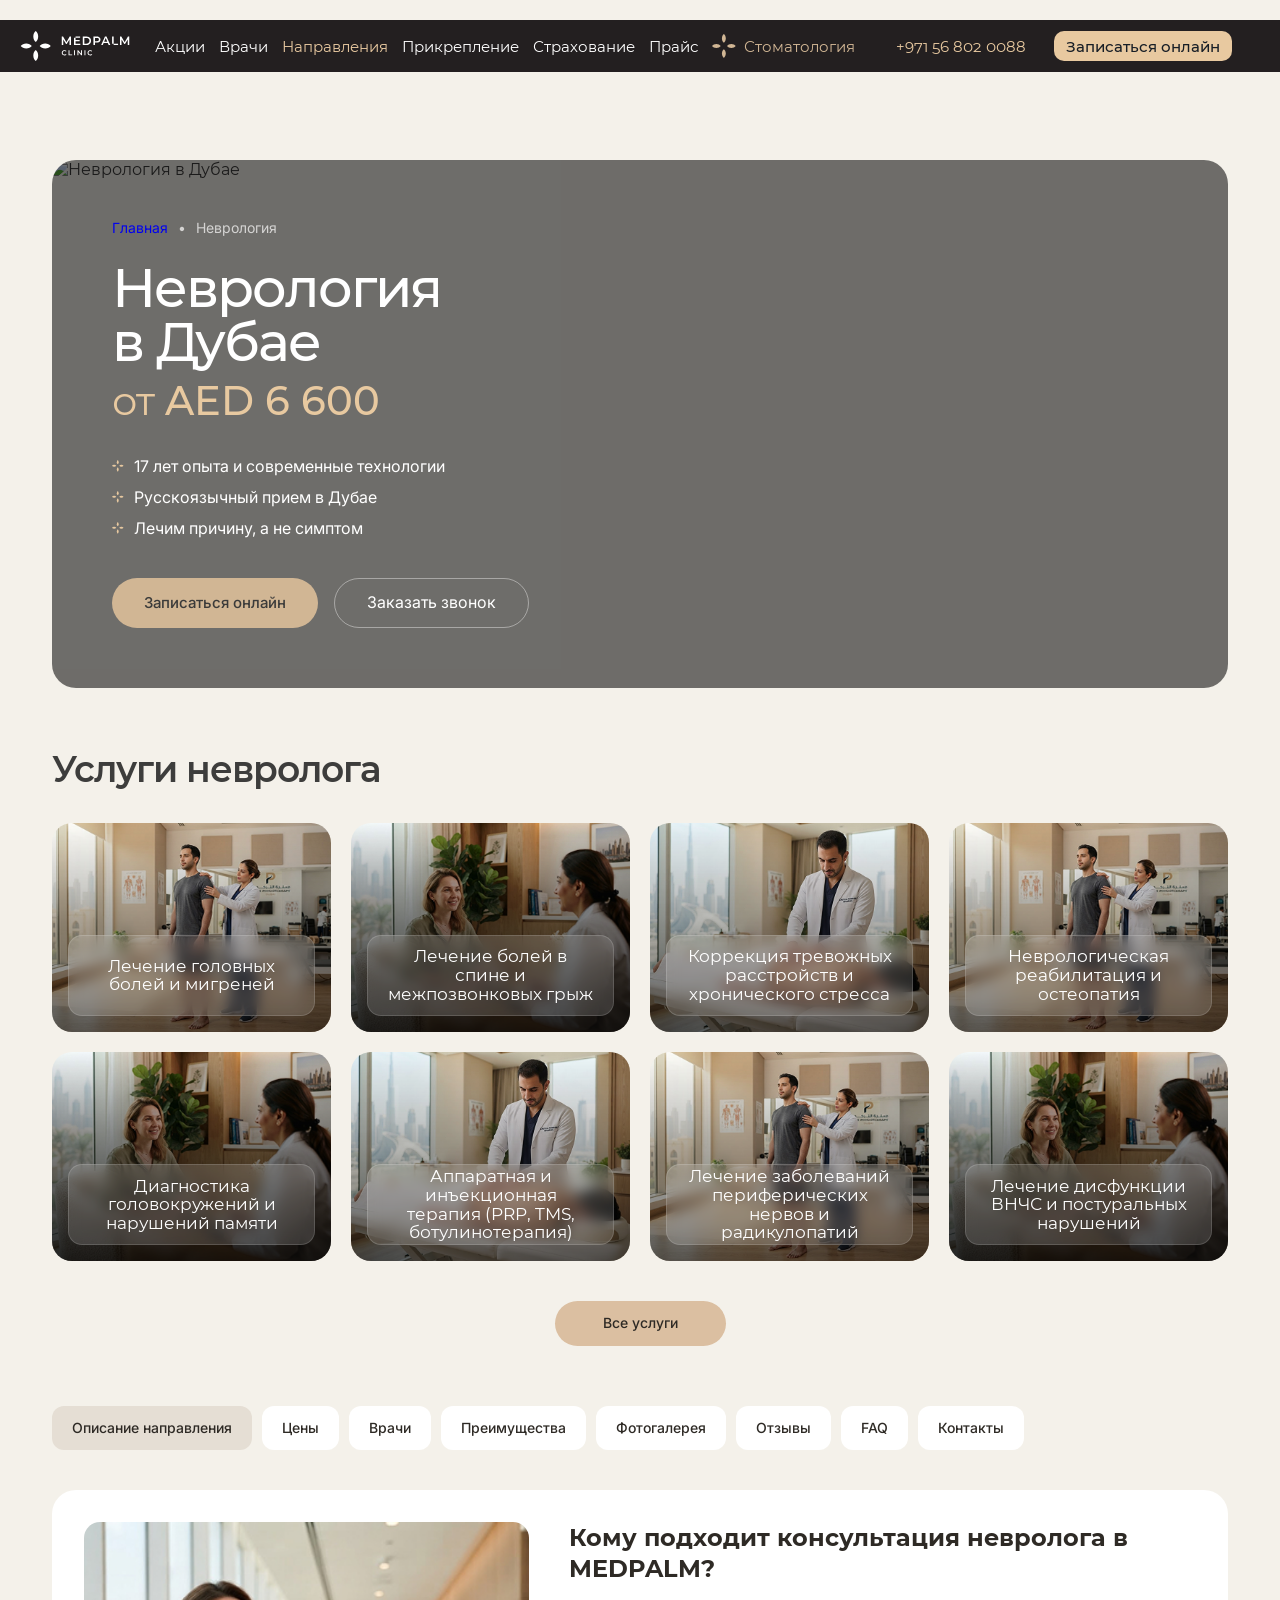
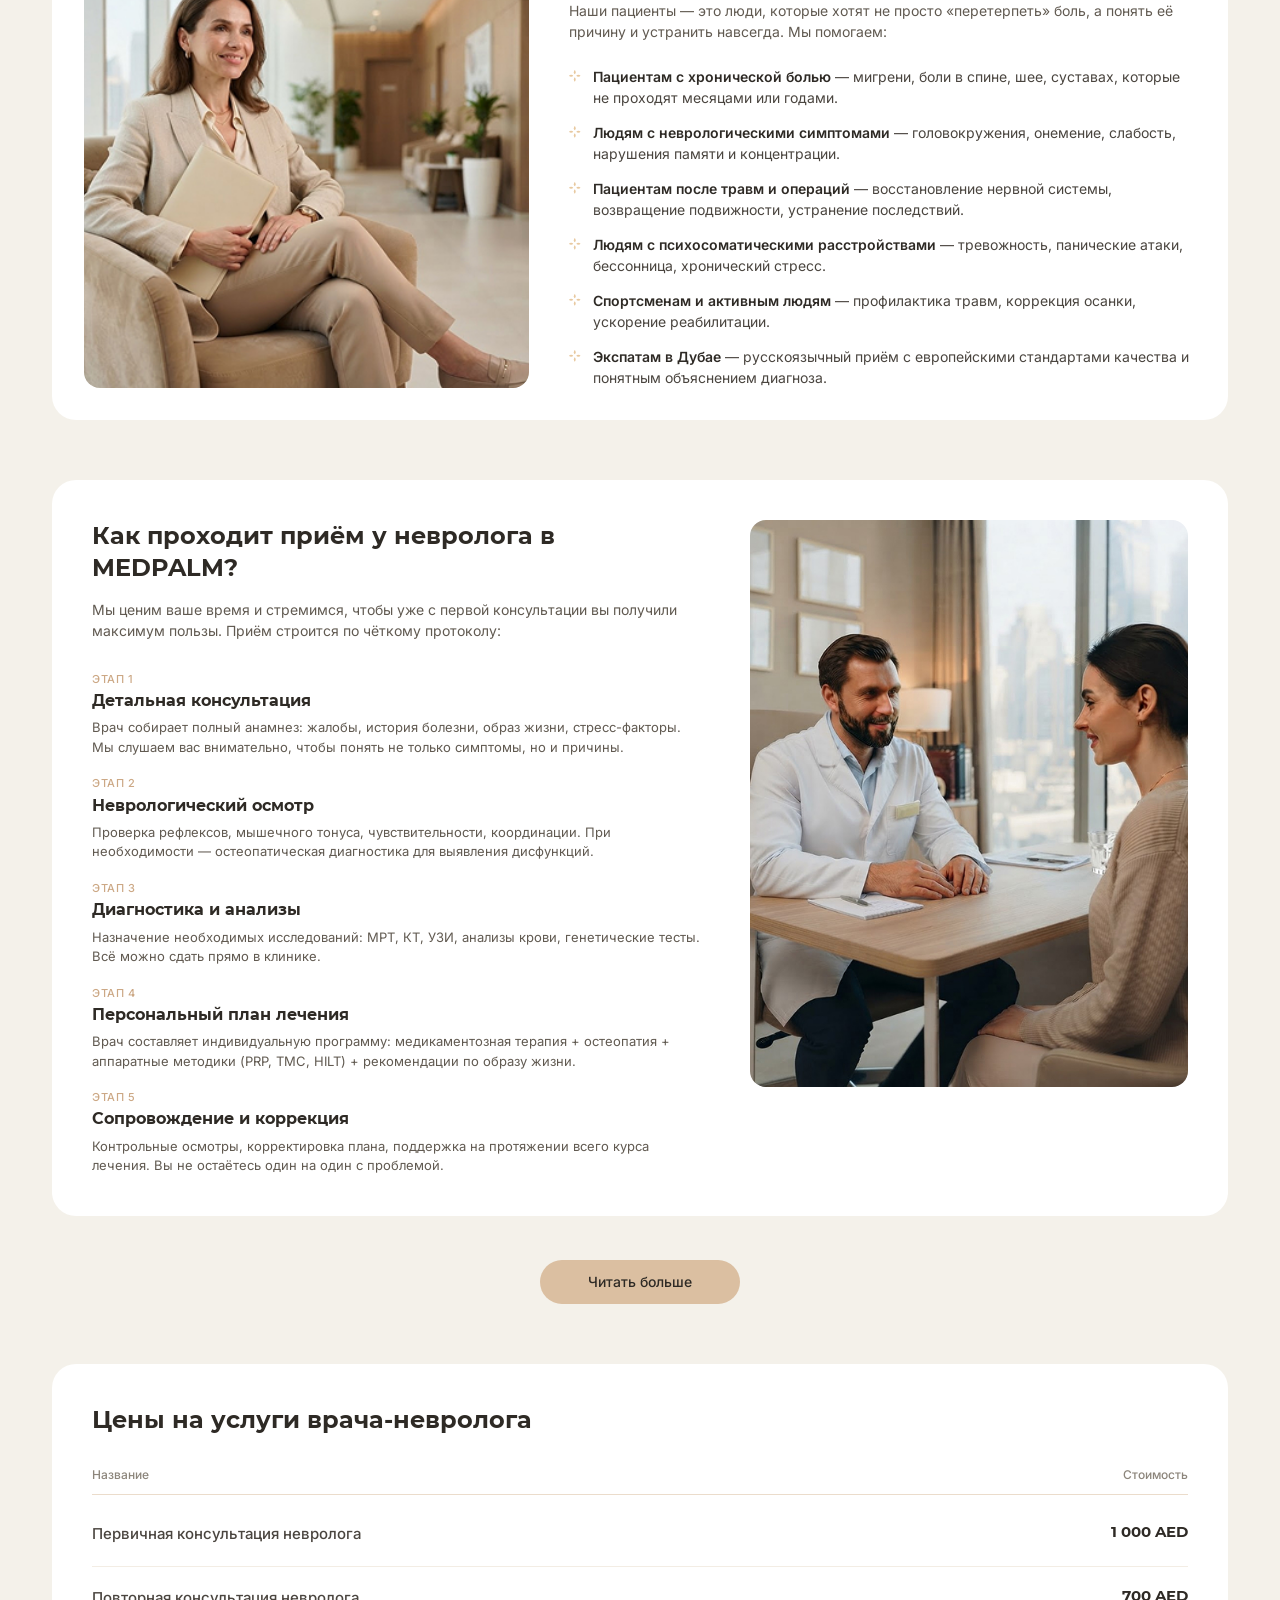
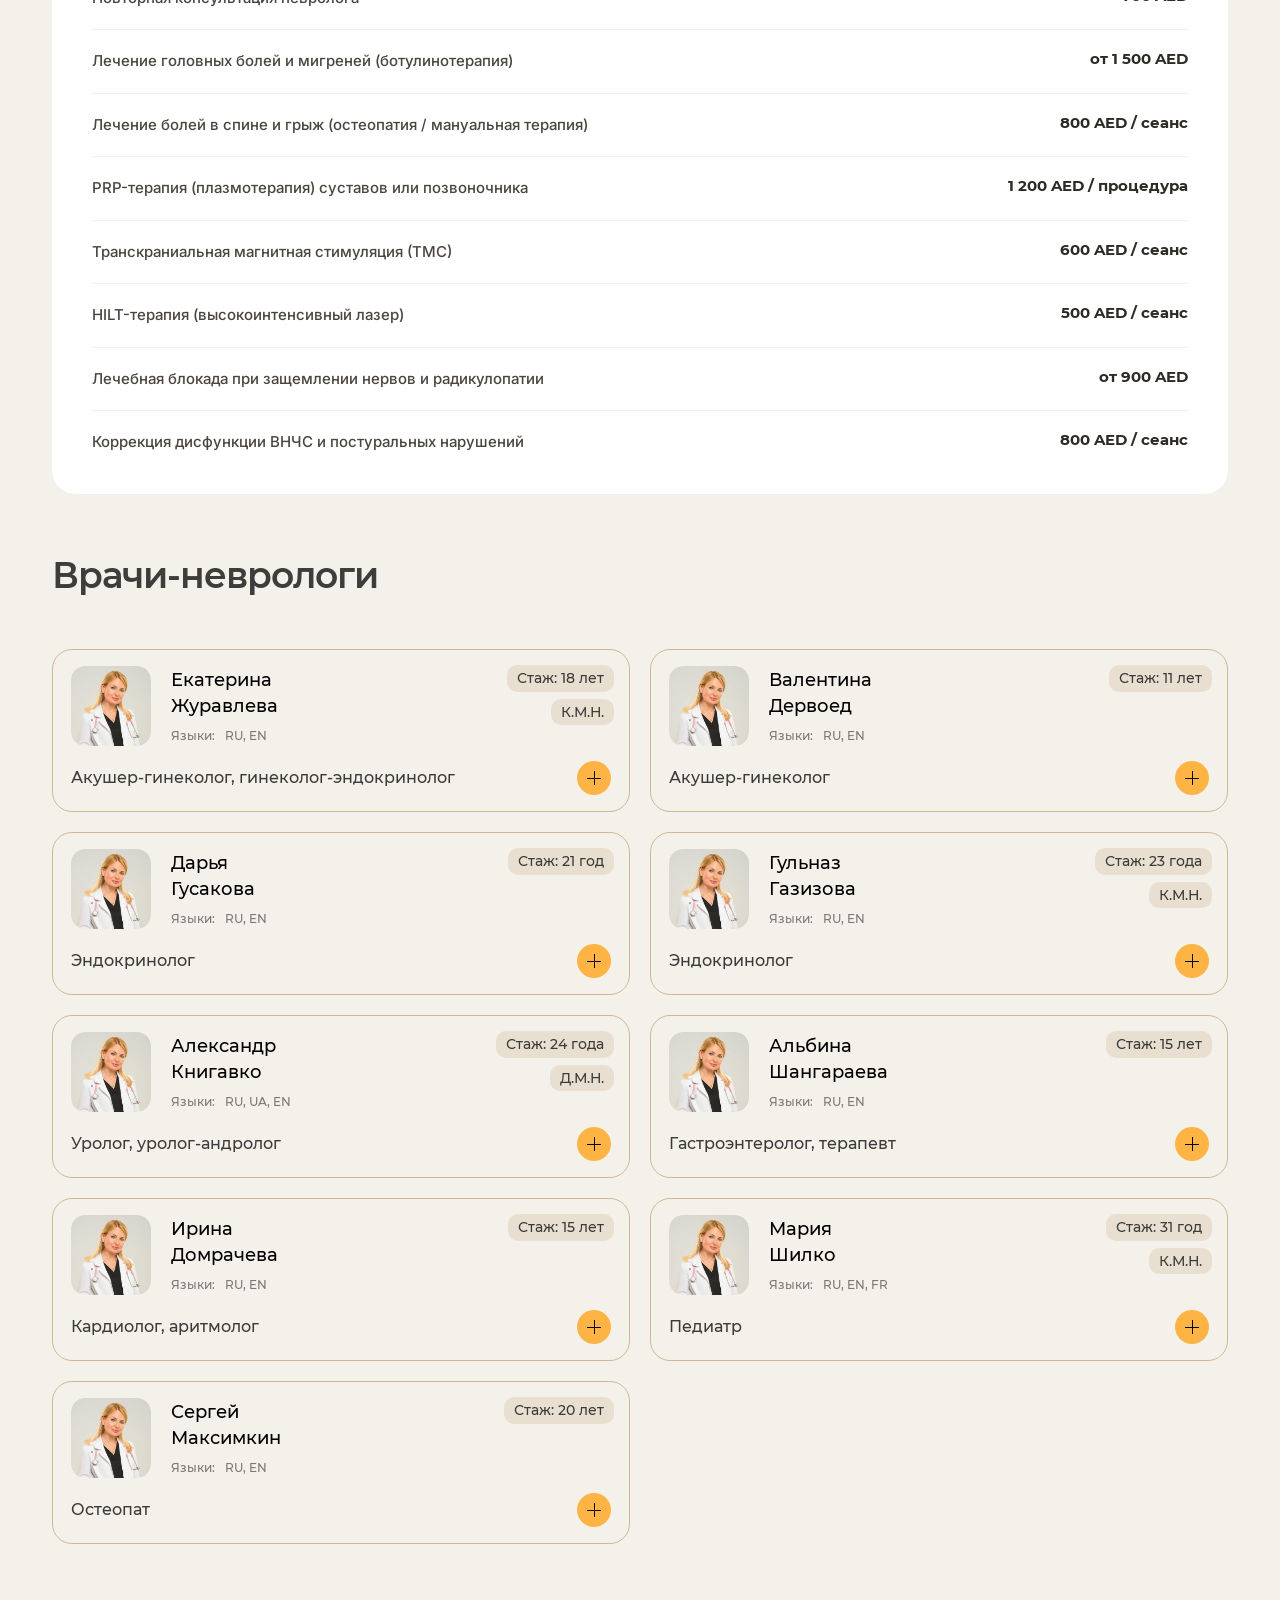
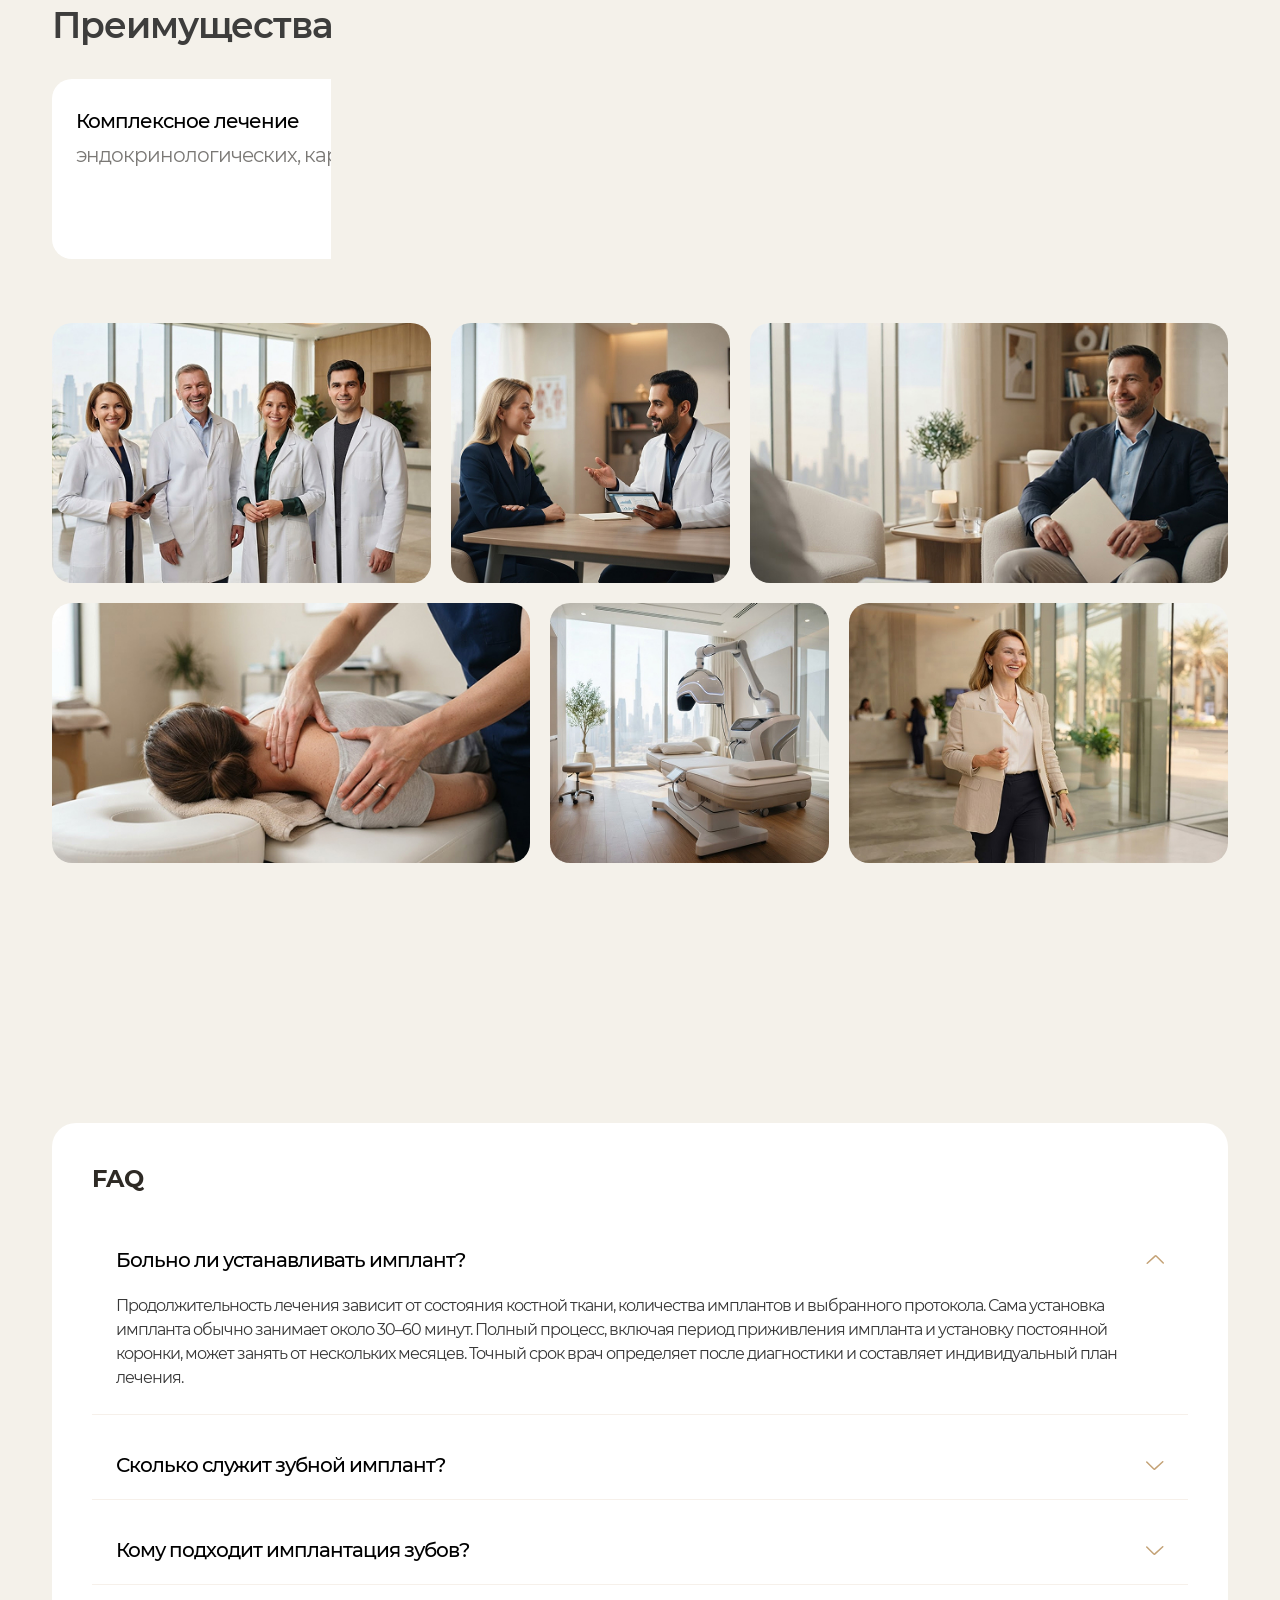
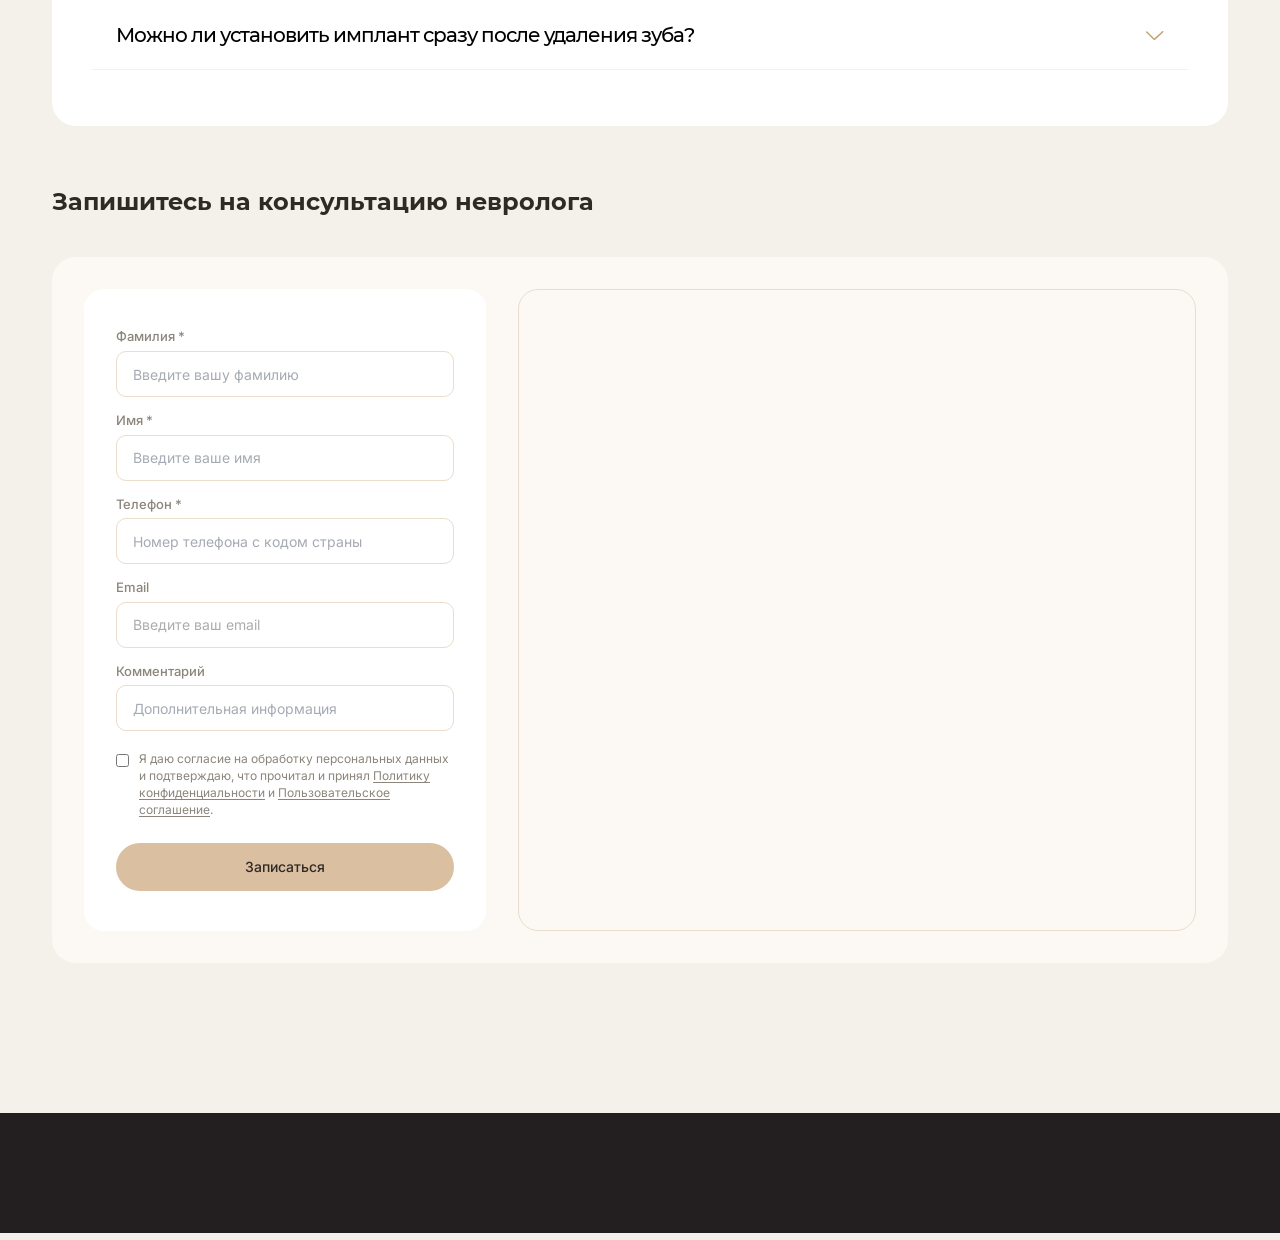
==== commit a6084e7c: "Add files via upload" ====
--- a/index.html
+++ b/index.html
@@ -81,9 +81,9 @@
             <a href="/" class="mobile-header__logo"
                 aria-label="MEDPALM - Клиника в Дубае. Прием врачей, анализы, диагностика">
                 <svg viewBox="0 0 217 60" id="logo-cfm" xmlns="http://www.w3.org/2000/svg">
-                        <path
-                            d="M25.112 48.97c0 4.727 1.973 8.812 4.877 11.03 2.902-2.218 4.876-6.303 4.876-11.03 0-4.73-1.974-8.812-4.876-11.032-2.904 2.22-4.877 6.303-4.877 11.031zM25.112 11.03c0 4.73 1.973 8.813 4.877 11.032 2.902-2.219 4.876-6.303 4.876-11.031 0-4.728-1.974-8.812-4.876-11.031-2.904 2.22-4.877 6.303-4.877 11.03zM11.027 25.122C6.3 25.122 2.217 27.096 0 30c2.217 2.903 6.3 4.878 11.027 4.878 4.726 0 8.808-1.975 11.026-4.878-2.218-2.904-6.3-4.878-11.026-4.878zM48.95 25.122c-4.726 0-8.809 1.974-11.026 4.878 2.218 2.903 6.3 4.878 11.027 4.878 4.726 0 8.808-1.975 11.027-4.878-2.219-2.904-6.3-4.878-11.027-4.878zM97.512 27.97l-.024-11.176-5.537 9.249h-1.396l-5.538-9.104v11.03H82.03V11.11h2.576l6.694 11.175 6.572-11.175h2.576l.024 16.86h-2.961zM131.266 25.32c1.236 0 2.323-.236 3.262-.71.939-.474 1.662-1.148 2.167-2.023.506-.875.759-1.891.759-3.047 0-1.156-.253-2.171-.759-3.047-.505-.875-1.228-1.55-2.167-2.023-.939-.474-2.026-.71-3.262-.71h-4.093v11.56h4.093zm-7.223-14.21h7.367c1.798 0 3.396.35 4.792 1.048 1.396.698 2.48 1.686 3.25 2.962.77 1.277 1.156 2.75 1.156 4.42s-.386 3.143-1.156 4.42c-.77 1.276-1.854 2.264-3.25 2.962-1.396.698-2.994 1.047-4.792 1.047h-7.367V11.11zM155.269 19.588c.707-.578 1.06-1.405 1.06-2.48 0-1.076-.353-1.903-1.06-2.481-.706-.579-1.741-.868-3.105-.868h-3.66v6.696h3.66c1.364 0 2.399-.29 3.105-.867zm.855-7.755c1.084.481 1.914 1.172 2.492 2.07.578.9.867 1.968.867 3.204 0 1.22-.289 2.284-.867 3.192-.578.907-1.408 1.601-2.492 2.083-1.084.482-2.356.722-3.816.722h-3.804v4.866h-3.13V11.11h6.934c1.46 0 2.732.241 3.816.723zM173.11 21.611l-3.178-7.37-3.154 7.37h6.332zm1.035 2.457h-8.426l-1.662 3.901h-3.226l7.584-16.86h3.082l7.608 16.86h-3.274l-1.686-3.901zM185.822 11.11h-3.13v14.21h3.13V11.11zM185.824 27.97h8.809v-2.65h-8.809v2.65zM214.038 27.97l-.024-11.176-5.537 9.249h-1.396l-5.538-9.104v11.03h-2.986V11.11h2.577l6.693 11.175 6.572-11.175h2.577L217 27.97h-2.962zM109.598 25.344v-4.648h8.137v-2.577h-8.137v-4.38h-3.13v14.23h12.64v-2.625h-9.51zM118.771 11.11h-9.173v2.625h9.173V11.11zM84.7 48.21a5.013 5.013 0 01-1.96-1.88c-.474-.8-.709-1.702-.709-2.706 0-1.005.239-1.907.717-2.707a5.056 5.056 0 011.966-1.88c.834-.453 1.767-.68 2.801-.68.838 0 1.603.146 2.295.439a4.69 4.69 0 011.756 1.272l-1.228 1.156c-.742-.8-1.654-1.2-2.736-1.2-.702 0-1.33.154-1.886.461-.556.307-.99.735-1.301 1.28-.312.547-.469 1.166-.469 1.859 0 .692.157 1.311.469 1.858.311.546.745.972 1.301 1.28.556.307 1.184.46 1.886.46 1.082 0 1.994-.404 2.736-1.214l1.228 1.17a4.68 4.68 0 01-1.762 1.274c-.698.292-1.466.438-2.304.438-1.034 0-1.966-.227-2.8-.68zM95.588 38.503h1.9v8.632h5.353v1.609h-7.253v-10.24zM106.541 38.503h1.901v10.24h-1.901v-10.24zM122.495 38.503v10.24h-1.564l-5.645-6.934v6.935H113.4v-10.24h1.565l5.645 6.934v-6.935h1.885zM127.439 38.503h1.901v10.24h-1.901v-10.24zM136.235 48.21a5.012 5.012 0 01-1.959-1.88c-.474-.8-.71-1.702-.71-2.706 0-1.005.239-1.907.717-2.707a5.066 5.066 0 011.966-1.88c.834-.453 1.768-.68 2.801-.68.839 0 1.604.146 2.296.439a4.69 4.69 0 011.755 1.272l-1.228 1.156c-.742-.8-1.653-1.2-2.735-1.2-.702 0-1.331.154-1.887.461a3.323 3.323 0 00-1.301 1.28c-.312.547-.468 1.166-.468 1.859 0 .692.156 1.311.468 1.858.312.546.746.972 1.301 1.28.556.307 1.185.46 1.887.46 1.082 0 1.993-.404 2.735-1.214l1.228 1.17a4.679 4.679 0 01-1.763 1.274c-.697.292-1.464.438-2.303.438-1.033 0-1.967-.227-2.8-.68z" />
-                    </svg>
+                    <path
+                        d="M25.112 48.97c0 4.727 1.973 8.812 4.877 11.03 2.902-2.218 4.876-6.303 4.876-11.03 0-4.73-1.974-8.812-4.876-11.032-2.904 2.22-4.877 6.303-4.877 11.031zM25.112 11.03c0 4.73 1.973 8.813 4.877 11.032 2.902-2.219 4.876-6.303 4.876-11.031 0-4.728-1.974-8.812-4.876-11.031-2.904 2.22-4.877 6.303-4.877 11.03zM11.027 25.122C6.3 25.122 2.217 27.096 0 30c2.217 2.903 6.3 4.878 11.027 4.878 4.726 0 8.808-1.975 11.026-4.878-2.218-2.904-6.3-4.878-11.026-4.878zM48.95 25.122c-4.726 0-8.809 1.974-11.026 4.878 2.218 2.903 6.3 4.878 11.027 4.878 4.726 0 8.808-1.975 11.027-4.878-2.219-2.904-6.3-4.878-11.027-4.878zM97.512 27.97l-.024-11.176-5.537 9.249h-1.396l-5.538-9.104v11.03H82.03V11.11h2.576l6.694 11.175 6.572-11.175h2.576l.024 16.86h-2.961zM131.266 25.32c1.236 0 2.323-.236 3.262-.71.939-.474 1.662-1.148 2.167-2.023.506-.875.759-1.891.759-3.047 0-1.156-.253-2.171-.759-3.047-.505-.875-1.228-1.55-2.167-2.023-.939-.474-2.026-.71-3.262-.71h-4.093v11.56h4.093zm-7.223-14.21h7.367c1.798 0 3.396.35 4.792 1.048 1.396.698 2.48 1.686 3.25 2.962.77 1.277 1.156 2.75 1.156 4.42s-.386 3.143-1.156 4.42c-.77 1.276-1.854 2.264-3.25 2.962-1.396.698-2.994 1.047-4.792 1.047h-7.367V11.11zM155.269 19.588c.707-.578 1.06-1.405 1.06-2.48 0-1.076-.353-1.903-1.06-2.481-.706-.579-1.741-.868-3.105-.868h-3.66v6.696h3.66c1.364 0 2.399-.29 3.105-.867zm.855-7.755c1.084.481 1.914 1.172 2.492 2.07.578.9.867 1.968.867 3.204 0 1.22-.289 2.284-.867 3.192-.578.907-1.408 1.601-2.492 2.083-1.084.482-2.356.722-3.816.722h-3.804v4.866h-3.13V11.11h6.934c1.46 0 2.732.241 3.816.723zM173.11 21.611l-3.178-7.37-3.154 7.37h6.332zm1.035 2.457h-8.426l-1.662 3.901h-3.226l7.584-16.86h3.082l7.608 16.86h-3.274l-1.686-3.901zM185.822 11.11h-3.13v14.21h3.13V11.11zM185.824 27.97h8.809v-2.65h-8.809v2.65zM214.038 27.97l-.024-11.176-5.537 9.249h-1.396l-5.538-9.104v11.03h-2.986V11.11h2.577l6.693 11.175 6.572-11.175h2.577L217 27.97h-2.962zM109.598 25.344v-4.648h8.137v-2.577h-8.137v-4.38h-3.13v14.23h12.64v-2.625h-9.51zM118.771 11.11h-9.173v2.625h9.173V11.11zM84.7 48.21a5.013 5.013 0 01-1.96-1.88c-.474-.8-.709-1.702-.709-2.706 0-1.005.239-1.907.717-2.707a5.056 5.056 0 011.966-1.88c.834-.453 1.767-.68 2.801-.68.838 0 1.603.146 2.295.439a4.69 4.69 0 011.756 1.272l-1.228 1.156c-.742-.8-1.654-1.2-2.736-1.2-.702 0-1.33.154-1.886.461-.556.307-.99.735-1.301 1.28-.312.547-.469 1.166-.469 1.859 0 .692.157 1.311.469 1.858.311.546.745.972 1.301 1.28.556.307 1.184.46 1.886.46 1.082 0 1.994-.404 2.736-1.214l1.228 1.17a4.68 4.68 0 01-1.762 1.274c-.698.292-1.466.438-2.304.438-1.034 0-1.966-.227-2.8-.68zM95.588 38.503h1.9v8.632h5.353v1.609h-7.253v-10.24zM106.541 38.503h1.901v10.24h-1.901v-10.24zM122.495 38.503v10.24h-1.564l-5.645-6.934v6.935H113.4v-10.24h1.565l5.645 6.934v-6.935h1.885zM127.439 38.503h1.901v10.24h-1.901v-10.24zM136.235 48.21a5.012 5.012 0 01-1.959-1.88c-.474-.8-.71-1.702-.71-2.706 0-1.005.239-1.907.717-2.707a5.066 5.066 0 011.966-1.88c.834-.453 1.768-.68 2.801-.68.839 0 1.604.146 2.296.439a4.69 4.69 0 011.755 1.272l-1.228 1.156c-.742-.8-1.653-1.2-2.735-1.2-.702 0-1.331.154-1.887.461a3.323 3.323 0 00-1.301 1.28c-.312.547-.468 1.166-.468 1.859 0 .692.156 1.311.468 1.858.312.546.746.972 1.301 1.28.556.307 1.185.46 1.887.46 1.082 0 1.993-.404 2.735-1.214l1.228 1.17a4.679 4.679 0 01-1.763 1.274c-.697.292-1.464.438-2.303.438-1.033 0-1.967-.227-2.8-.68z" />
+                </svg>
             </a>
 
             <div class="mobile-header__actions">
@@ -135,7 +135,15 @@
                 <div class="directions-banner">
 
                     <!-- Фоновое изображение (удобно выводить из бэкенда) -->
-                    <img src="content/s1_bg.png" alt="Неврология в Дубае" class="directions-banner__bg-img" />
+                    <!-- <img src="content/s1_bg.png" alt="Неврология в Дубае" class="directions-banner__bg-img" /> -->
+
+                    <picture class="directions-banner__bg-picture">
+                        <!-- Картинка для мобильных (экраны менее 768px) -->
+                        <source media="(max-width: 767px)" srcset="content/s1_bg_mob.jpg">
+                        <!-- Картинка по умолчанию для ПК (экраны 768px и больше) -->
+                        <img src="content/s1_bg.jpg" alt="Неврология в Дубае"
+                            class="directions-banner__bg-img" />
+                    </picture>
 
                     <!-- Затемняющий слой для читаемости текста -->
                     <div class="directions-banner__overlay"></div>
@@ -145,13 +153,15 @@
 
                         <!-- Хлебные крошки -->
                         <nav class="directions-breadcrumbs">
-                            <span class="directions-breadcrumbs__item">Главная</span>
+                            <span class="directions-breadcrumbs__item">
+                                <a href="/">Главная</a>
+                            </span>
                             <span class="directions-breadcrumbs__separator">•</span>
                             <span class="directions-breadcrumbs__item">Неврология</span>
                         </nav>
 
                         <!-- Заголовок -->
-                        <h1 class="directions-banner__title">Неврология в Дубае</h1>
+                        <h1 class="directions-banner__title">Неврология<br class="tbr"> в Дубае</h1>
 
                         <!-- Цена -->
                         <p class="directions-banner__price">от <span>AED 6 600</span></p>
@@ -1044,7 +1054,7 @@
 
         <section class="section reviews__section">
             <script src="https://res.smartwidgets.ru/app.js" defer></script>
-	<div class="sw-app" data-app="dd995a2951728b03d00cbbbfafcc6db8"></div>
+            <div class="sw-app" data-app="dd995a2951728b03d00cbbbfafcc6db8"></div>
         </section>
 
         <section class="new-section-directions">
@@ -1116,11 +1126,12 @@
         <section class="section-directions">
             <div class="container">
                 <!-- Главный двухколоночный блок контактов -->
+                 <h2 class="contacts-title">Запишитесь на консультацию невролога</h2>
                 <div class="contacts-block">
 
                     <!-- Левая колонка: Форма обратной связи -->
                     <div class="contacts-form-wrapper">
-                        <h2 class="contacts-title">Запишитесь на консультацию невролога</h2>
+                        <!-- <h2 class="contacts-title">Запишитесь на консультацию невролога</h2> -->
 
                         <form action="#" class="contacts-form">
 
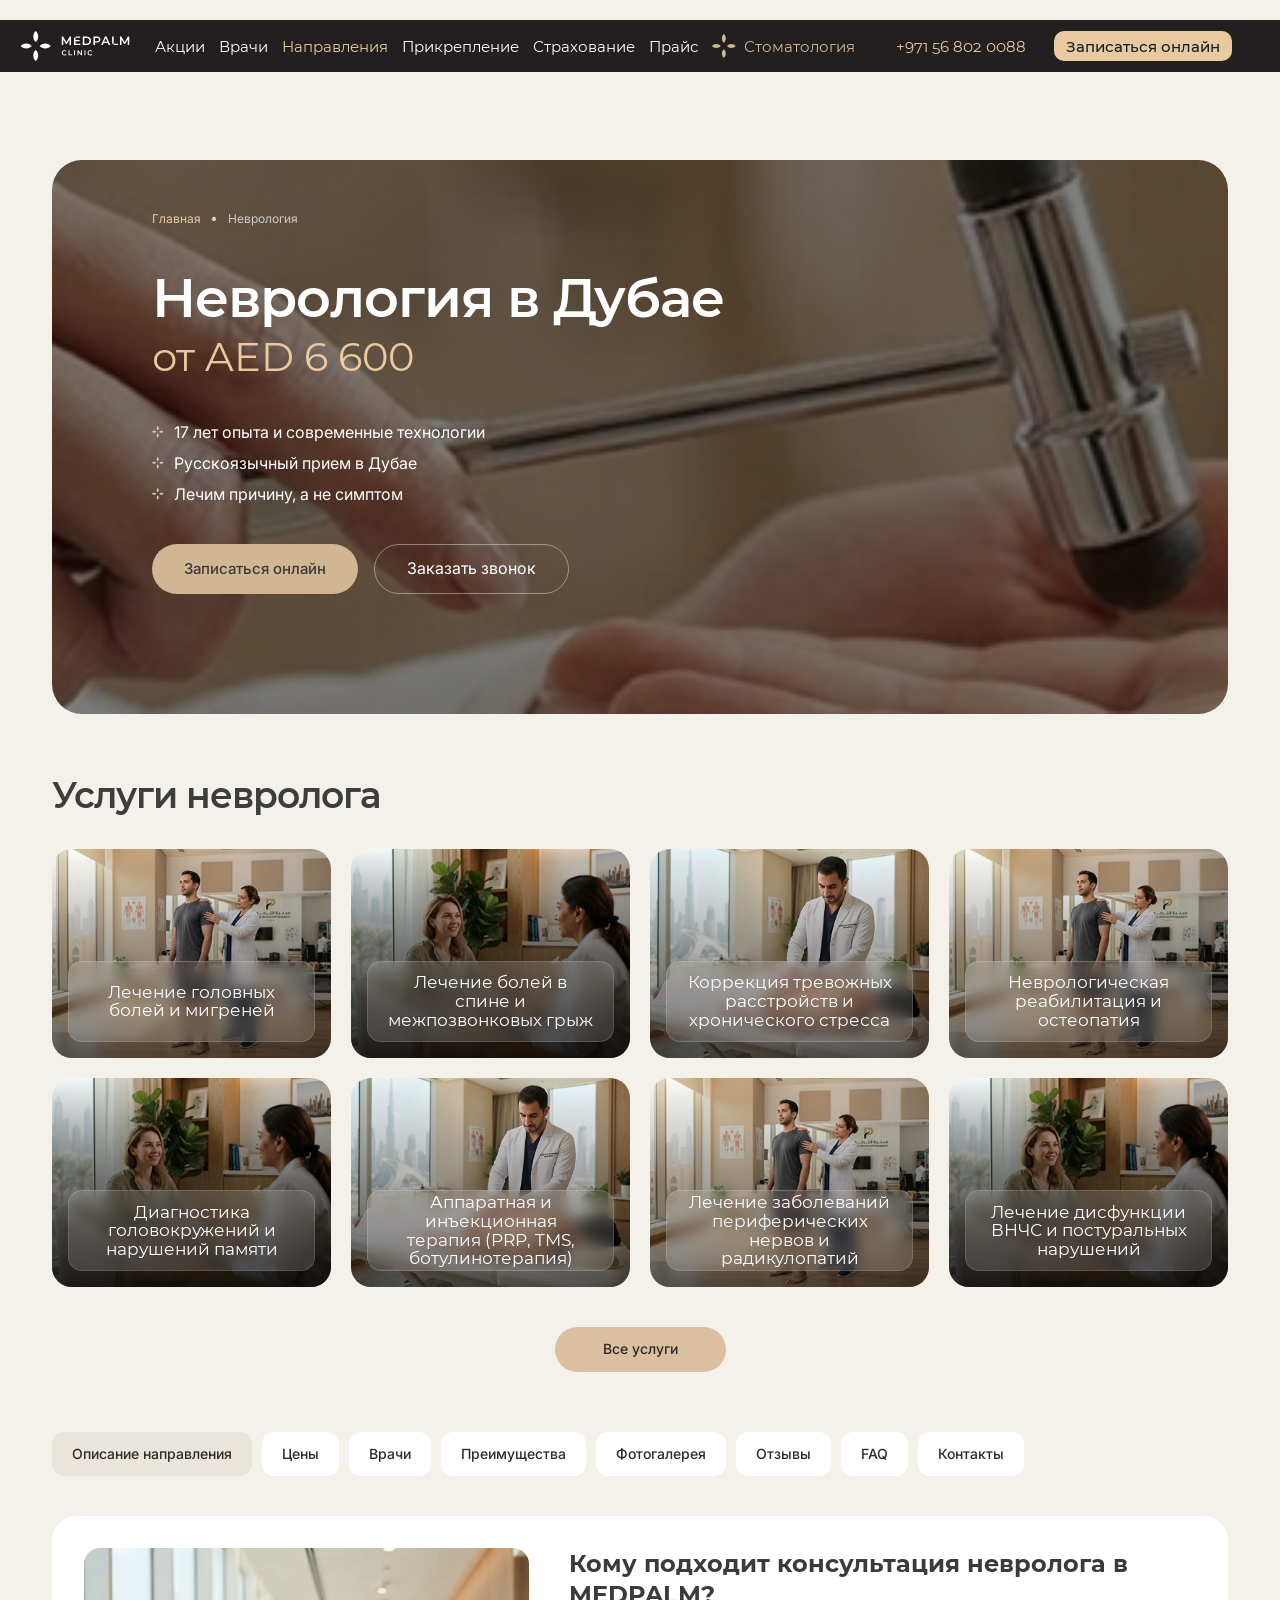
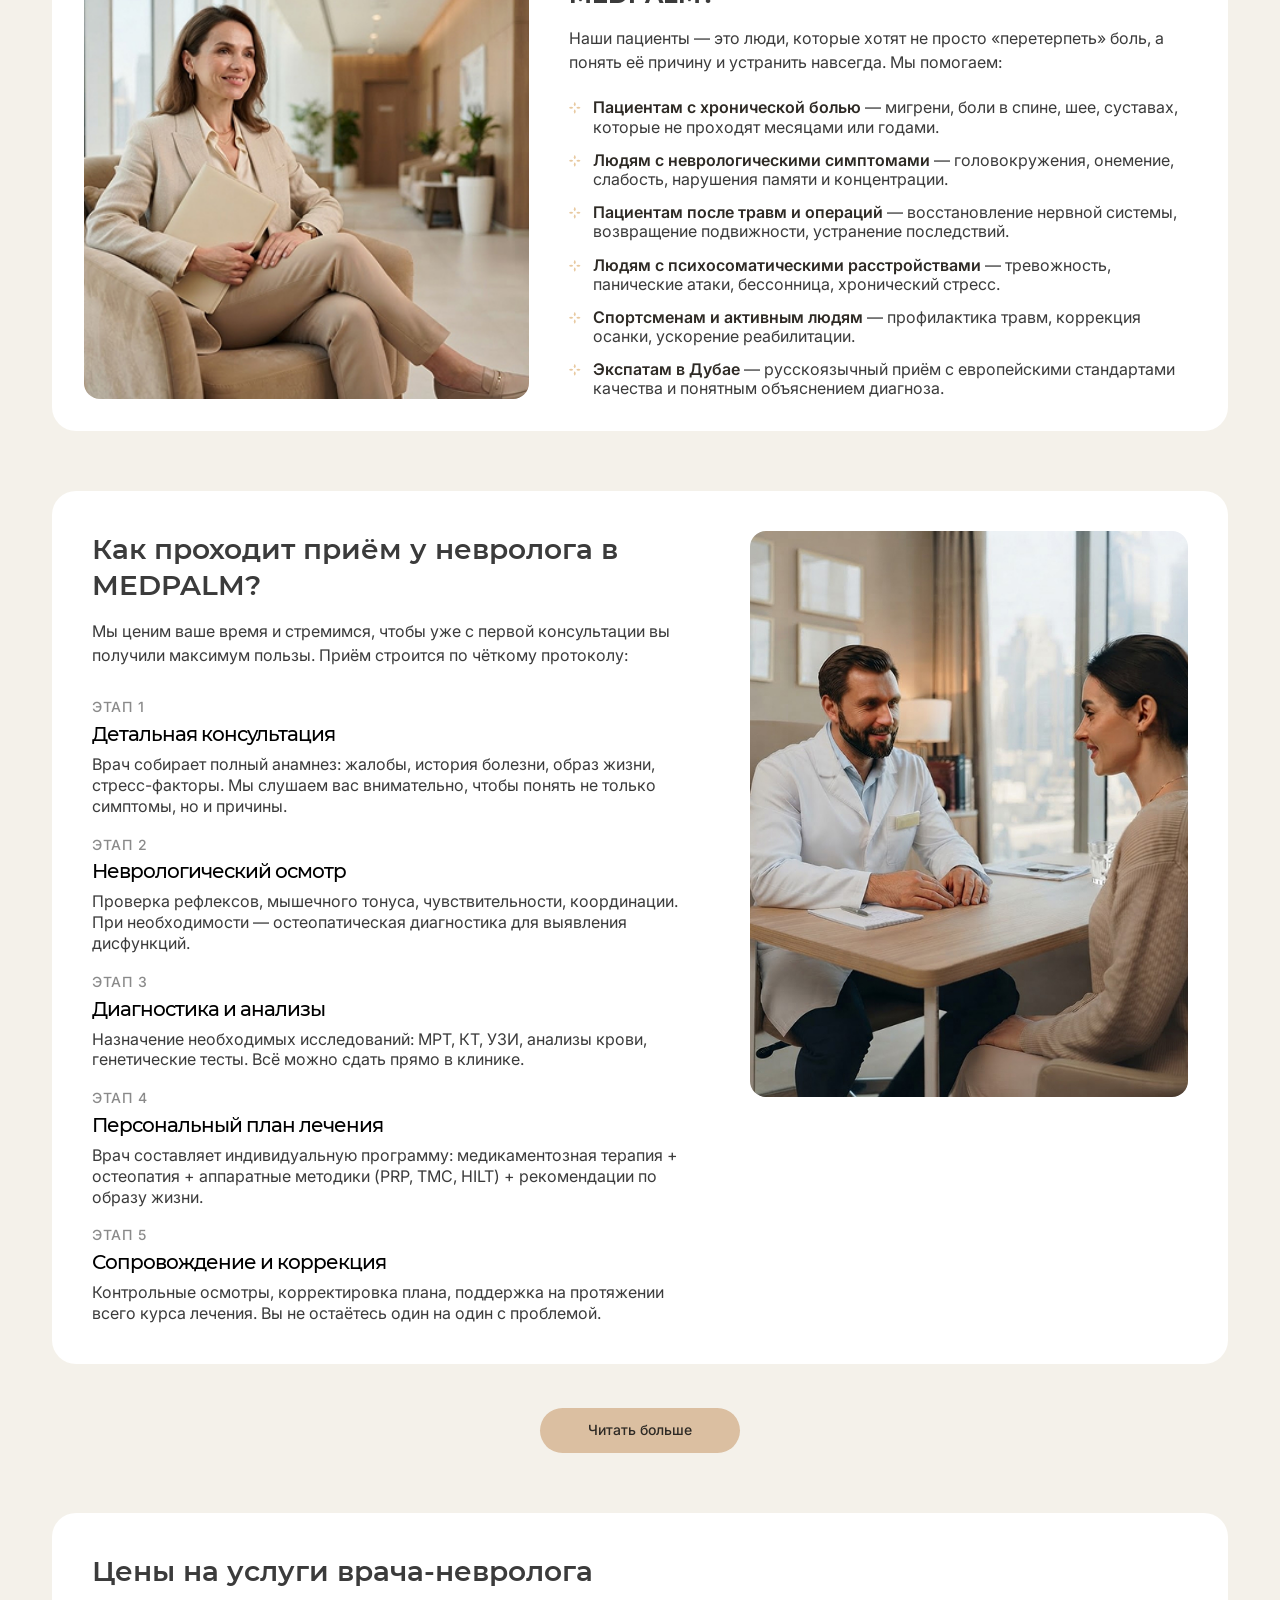
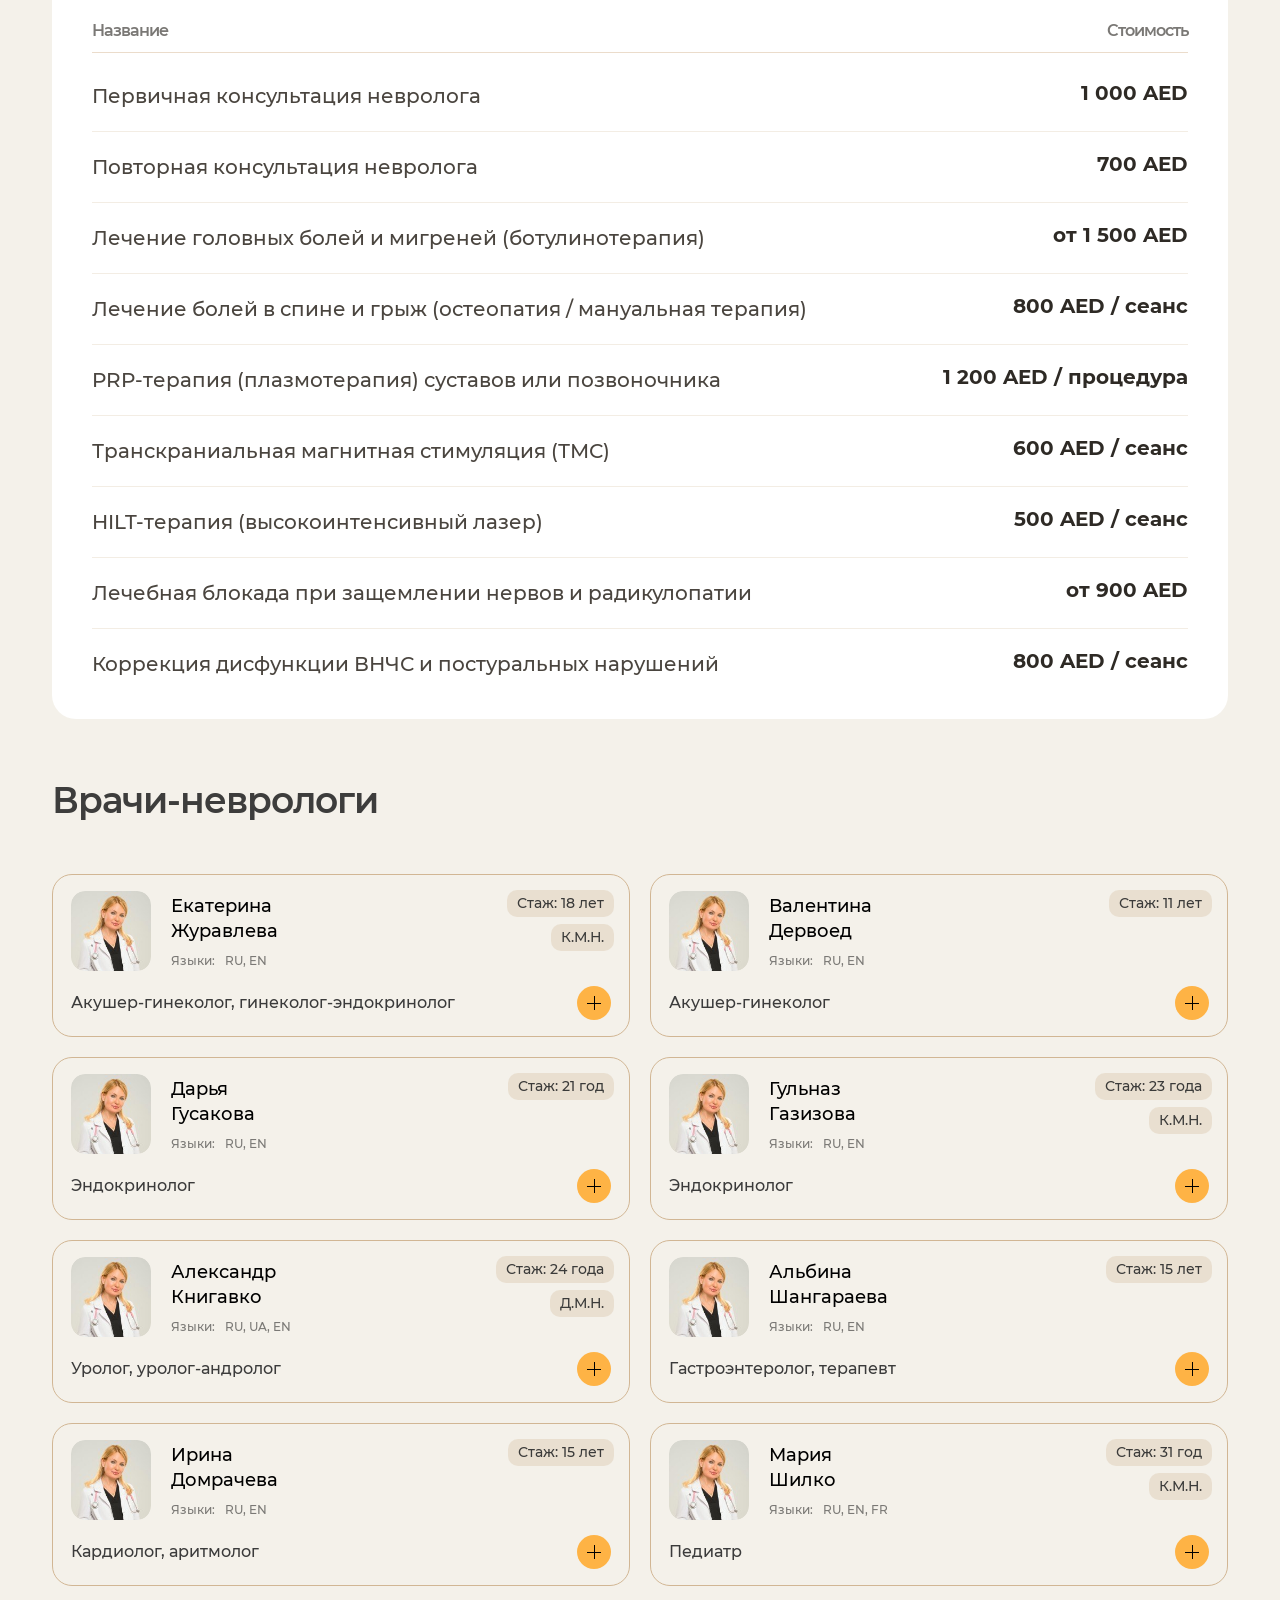
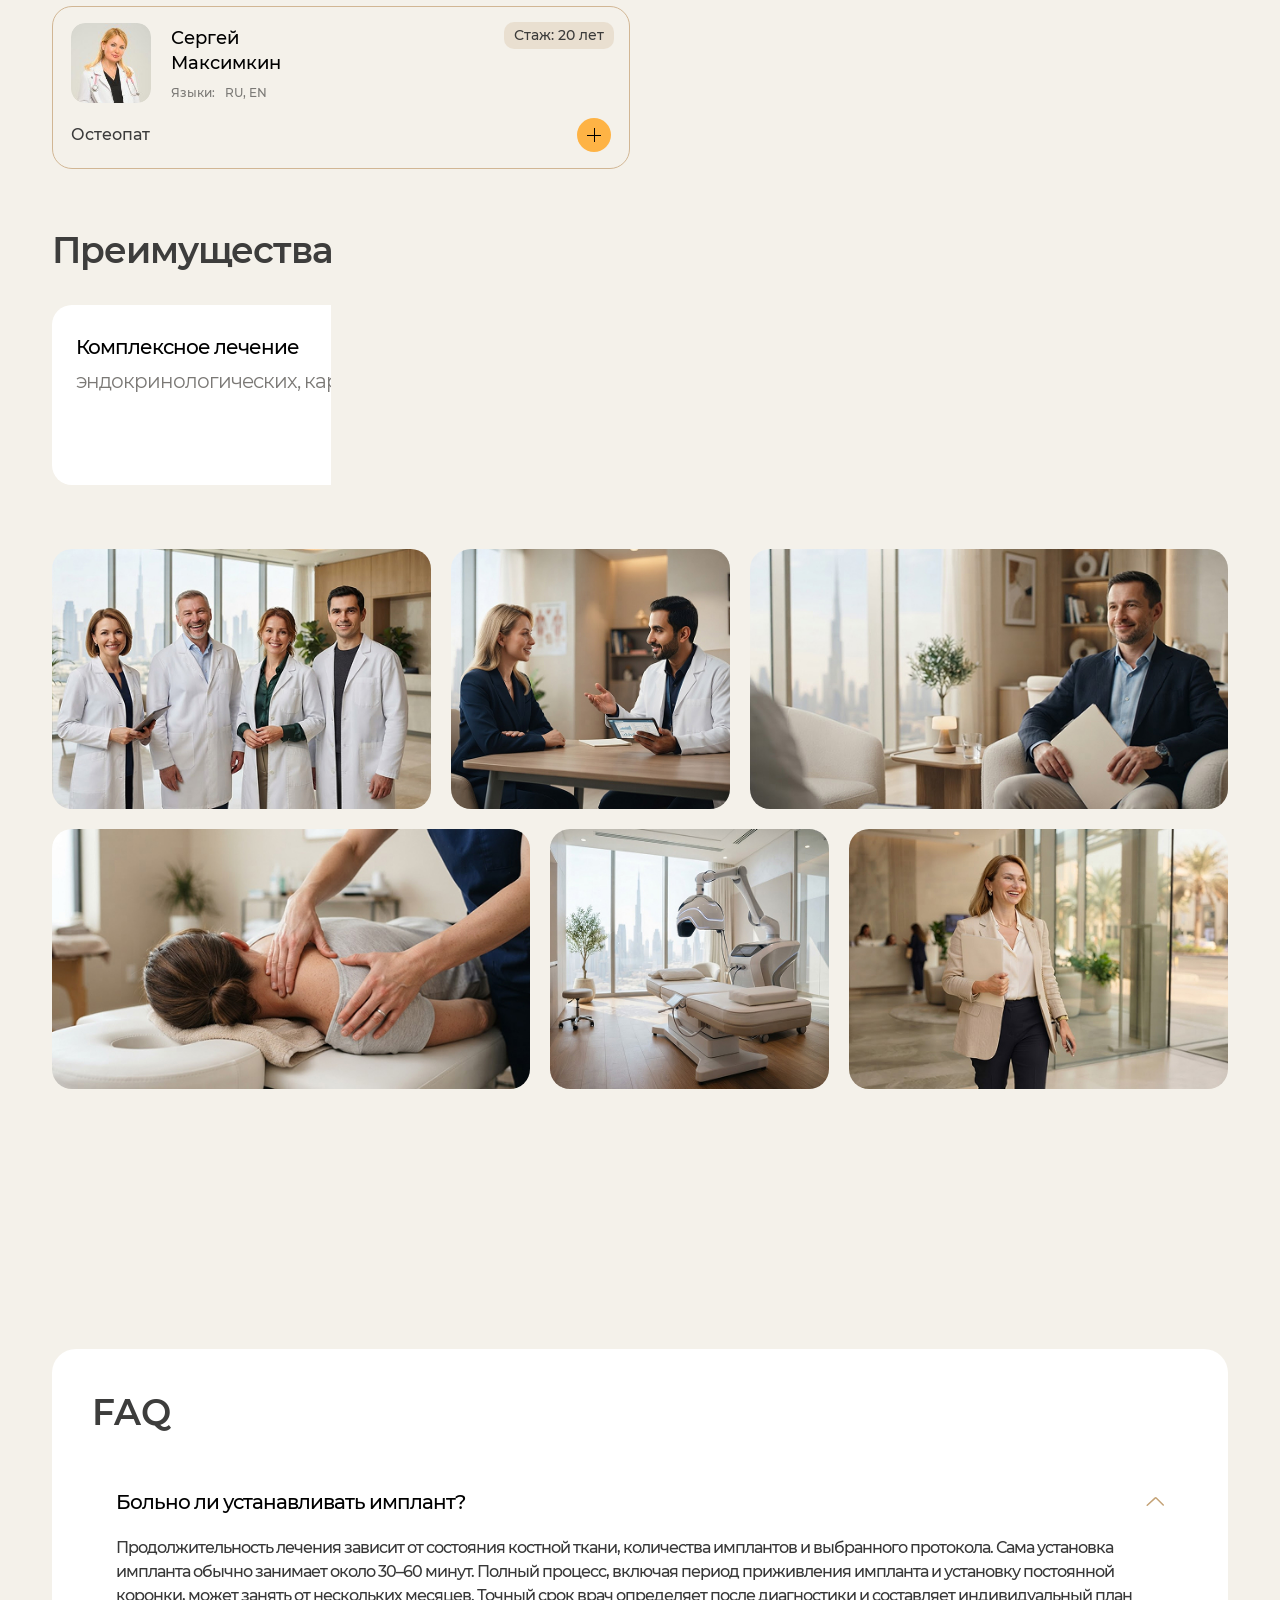
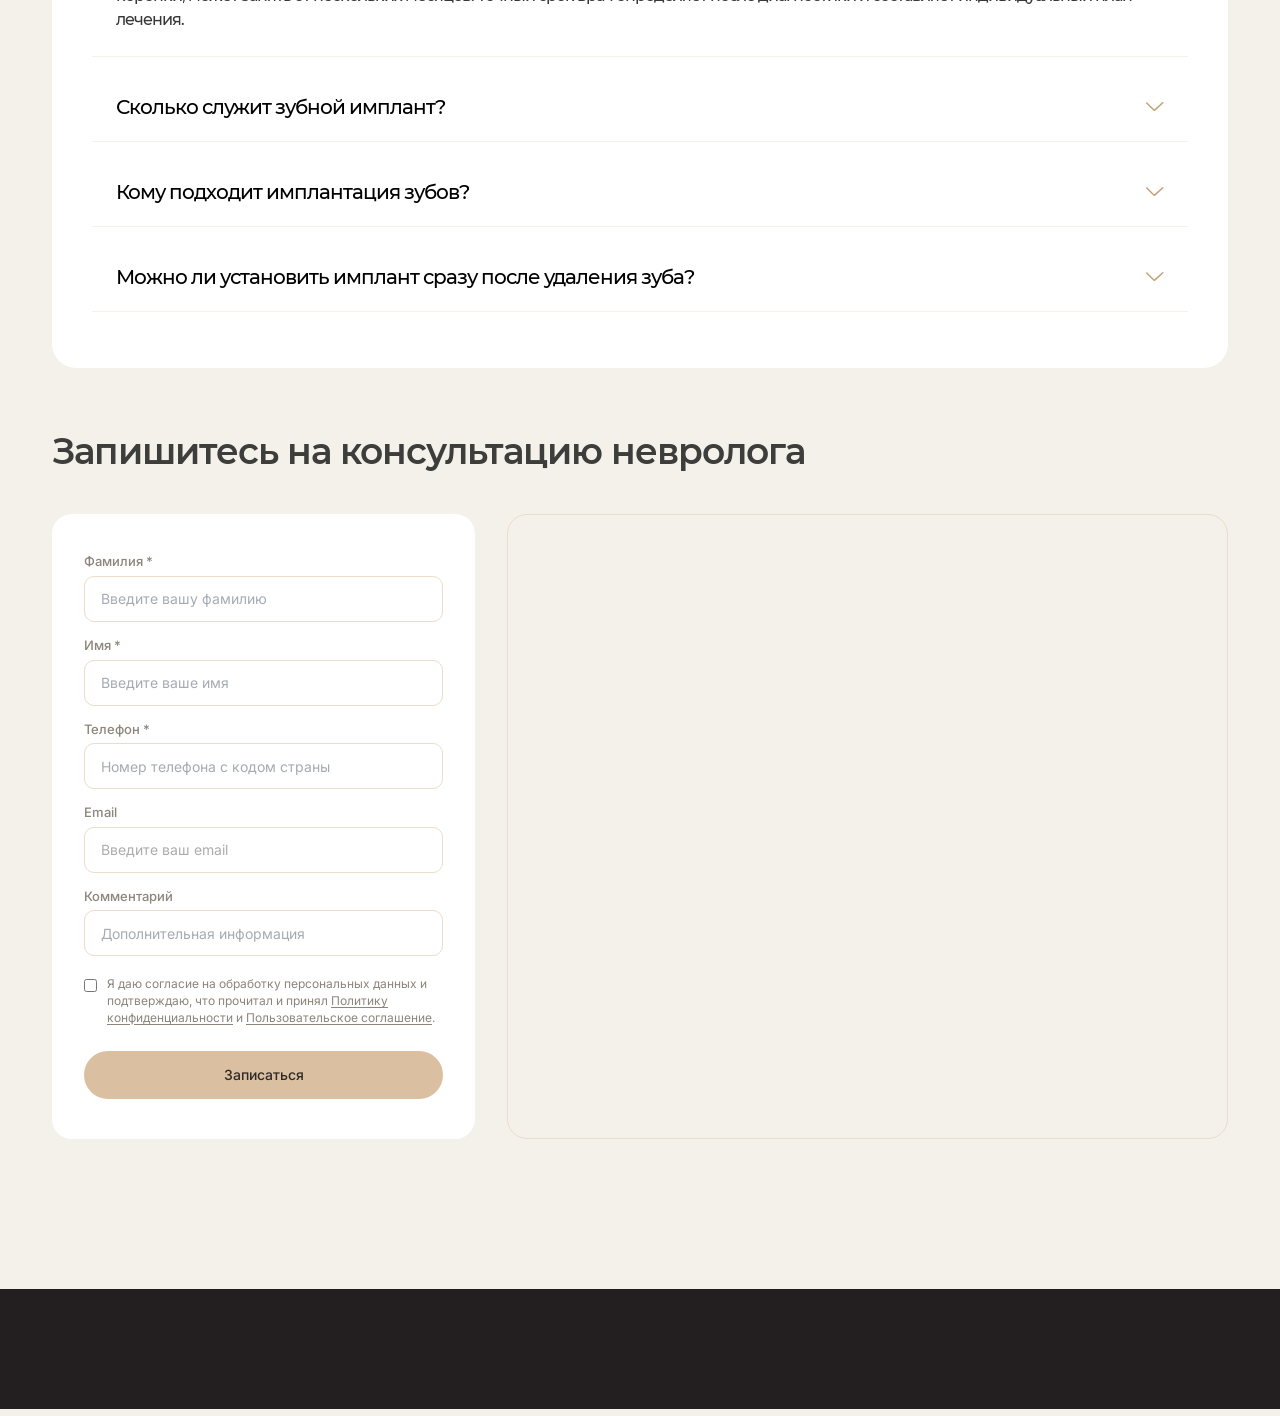
==== commit d7ec0a9d: "Add files via upload" ====
--- a/index.html
+++ b/index.html
@@ -27,7 +27,7 @@
     <header class="site-header">
         <div class="container site-header__container">
             <nav class="site-header__nav" aria-label="Основная навигация">
-                <a href="/" class="site-header__logo"
+                <a href="https://vasstepanov.github.io/medpalm/" class="site-header__logo"
                     aria-label="MEDPALM - Клиника в Дубае. Прием врачей, анализы, диагностика">
                     <!-- <svg aria-hidden="true">
                         <use xlink:href="assets/img/sprites/sprite.svg#logo-cfm">
@@ -78,7 +78,7 @@
 
     <header class="mobile-header">
         <div class="mobile-header__inner">
-            <a href="/" class="mobile-header__logo"
+            <a href="https://vasstepanov.github.io/medpalm/" class="mobile-header__logo"
                 aria-label="MEDPALM - Клиника в Дубае. Прием врачей, анализы, диагностика">
                 <svg viewBox="0 0 217 60" id="logo-cfm" xmlns="http://www.w3.org/2000/svg">
                     <path
@@ -376,7 +376,7 @@
             </div>
         </section>
 
-        <section class="new-section-directions">
+        <section class="new-section-directions mmb-mini">
             <div class="container">
                 <div class="consultation-block">
 
@@ -522,7 +522,7 @@
             </div>
         </section>
 
-        <section class="new-section-directions">
+        <section id="prices" class="new-section-directions">
             <div class="container">
                 <!-- Главная белая плашка секции цен -->
                 <div class="prices-block">
@@ -601,7 +601,7 @@
 
 
 
-        <div class="container new-doctors-list new-section-directions">
+        <div id="doctors" class="container new-doctors-list new-section-directions">
             <div class="section-page-sidebared">
 
 
@@ -961,7 +961,7 @@
             </div>
         </div>
 
-        <section class="new-section-directions">
+        <section id="advantages" class="new-section-directions">
 
             <div class="advantages-section">
 
@@ -1008,7 +1008,7 @@
 
         </section>
 
-        <section class="new-section-directions">
+        <section id="gallery" class="new-section-directions">
             <div class="container">
                 <div class="gallery-section">
 
@@ -1052,12 +1052,12 @@
             </div>
         </section>
 
-        <section class="section reviews__section">
+        <section id="reviews" class="section reviews__section new_reviews">
             <script src="https://res.smartwidgets.ru/app.js" defer></script>
             <div class="sw-app" data-app="dd995a2951728b03d00cbbbfafcc6db8"></div>
         </section>
 
-        <section class="new-section-directions">
+        <section id="faq" class="new-section-directions">
             <div class="container">
                 <div class="faq-block">
                     <h2 class="faq-title">FAQ</h2>
@@ -1123,7 +1123,7 @@
             </div>
         </section>
 
-        <section class="section-directions">
+        <section id="contacts" class="section-directions">
             <div class="container">
                 <!-- Главный двухколоночный блок контактов -->
                  <h2 class="contacts-title">Запишитесь на консультацию невролога</h2>
--- a/assets/css/new-styles.css
+++ b/assets/css/new-styles.css
@@ -19,11 +19,11 @@
 .directions-banner {
     position: relative;
     overflow: hidden;
-    border-radius: 24px;
+    border-radius: 30px;
     min-height: 440px;
     display: flex;
     align-items: center;
-    padding: 60px;
+    padding: 50px 60px 120px 100px;
     box-sizing: border-box;
 }
 
@@ -45,7 +45,7 @@
     left: 0;
     width: 100%;
     height: 100%;
-    background-color: rgba(0, 0, 0, 0.55);
+    background-color: rgba(0, 0, 0, 0.5);
     z-index: 2;
 }
 
@@ -62,22 +62,51 @@
 .directions-breadcrumbs {
     font-family: 'Inter', sans-serif;
     font-size: 14px;
-    margin-bottom: 24px;
+    margin-bottom: 44px;
     color: rgba(255, 255, 255, 0.7);
+
+    @media (max-width: 768px) {
+        margin-bottom: 27px;
+    }
 }
 
 .directions-breadcrumbs__separator {
     margin: 0 6px;
+    color: #E8C9A0;
+    @media (max-width: 768px) {
+        font-size: 9px;
+    }
+}
+
+.directions-breadcrumbs__item {
+    font-size: 12px;
+    @media (max-width: 768px) {
+        font-size: 9px;
+    }
+    a {
+        font-size: 12px;
+        color: #E8C9A0;
+        @media (max-width: 768px) {
+        font-size: 9px;
+    }
+    }
 }
 
 /* Заголовок */
 .directions-banner__title {
     font-family: 'Montserrat', sans-serif;
     font-size: 54px;
-    font-weight: 500;
+    font-weight: 600;
     margin: 0 0 8px 0;
-    letter-spacing: -2px;
+    letter-spacing: -1px;
     line-height: 1;
+
+    .tbr {
+        display: none;
+        @media(max-width:767.98px) {
+            display: block;
+        }
+    }
 }
 
 /* Цена */
@@ -87,11 +116,11 @@
     font-weight: 400;
     color: #E8C9A0;
     /* Золотисто-желтый оттенок из макета */
-    margin: 0 0 32px 0;
+    margin: 0 0 42px 0;
 }
 
 .directions-banner__price span {
-    font-weight: 500;
+    font-weight: 400;
 }
 
 /* Список преимуществ */
@@ -167,16 +196,18 @@
 /* Адаптивность для мобильной версии */
 @media (max-width: 768px) {
     .directions-banner {
-        padding: 40px 20px;
+        padding: 20px 30px;
         min-height: auto;
+        border-radius: 20px;
     }
 
     .directions-banner__title {
-        font-size: 32px;
+        font-size: 30px;
+        line-height: 1.3;
     }
 
     .directions-banner__price {
-        font-size: 20px;
+        font-size: 30px;
         margin-bottom: 24px;
     }
 
@@ -192,10 +223,16 @@
     .directions-actions {
         flex-direction: column;
         width: 100%;
+        gap: 12px;
     }
 
     .directions-btn {
         width: 100%;
+        font-size: 14px;
+    }
+
+    .directions-btn--primary {
+        color: #3B3B3A;
     }
 }
 
@@ -364,6 +401,9 @@
     .services-card {
         border-radius: 14px;
         /* Чуть уменьшаем скругление под маленькие экраны */
+        aspect-ratio: auto; /* Отключаем пропорцию, которая была на ПК */
+        height: 179px;       /* Жестко задаем высоту 179px согласно ТЗ */
+        width: 100%;        /* Ширина послушно займет половину грид-сетки */
     }
 
     /* Адаптируем плашку с блюром под узкие карточки */
@@ -373,13 +413,13 @@
         right: 8px;
         padding: 4px 6px;
         min-height: 62px;
-        height: 62px;
+        height: 71px;
         border-radius: 10px;
     }
 
     /* Уменьшаем шрифт, чтобы длинные названия не вылезали за края */
     .services-card__text {
-        font-size: 11px;
+        font-size: 12px;
         line-height: 1.2;
     }
 
@@ -855,19 +895,23 @@
     }
 
     .advantage-card__title {
-        font-size: 15px;
+        font-size: 16px;
         margin-bottom: 8px;
         padding-right: 45px;
     }
 
     .advantage-card__desc {
-        font-size: 13px;
+        font-size: 14px;
     }
 }
 
 /* ПЛАШКИ НАВИГАЦИИ */
 .tabs-sec {
     margin-bottom: 20px;
+
+    @media (max-width: 768px) {
+        margin-top: 40px;
+    }
 }
 
 /* Контейнер секции навигации */
@@ -907,13 +951,13 @@
 
 /* Эффект при наведении на десктопе */
 .directions-nav-link:hover:not(.is-active) {
-    background-color: #f5f0e9;
+    background-color: #E9E5DD;
     color: #1a1816;
 }
 
 /* Активное состояние (первая плашка) */
 .directions-nav-link.is-active {
-    background-color: #e5ded4;
+    background-color: #E9E5DD;
     /* Бежево-серая плашка из макета */
     color: #2e2a25;
     cursor: default;
@@ -989,7 +1033,7 @@
 /* Картинка */
 .consultation-image-wrapper {
     flex: 0 0 40%;
-    max-width: 450px;
+    max-width: 554px;
     border-radius: 16px;
     overflow: hidden;
     position: relative;
@@ -1013,16 +1057,16 @@
     font-family: 'Montserrat', sans-serif;
     font-size: 24px;
     font-weight: 700;
-    color: #2e2a25;
+    color: #3B3B3B;
     margin: 0 0 16px 0;
     line-height: 1.3;
 }
 
 .consultation-subtitle {
     font-family: 'Inter', sans-serif;
-    font-size: 14px;
+    font-size: 16px;
     line-height: 1.5;
-    color: #615a51;
+    color: #3B3B3B;
     margin: 0 0 24px 0;
 }
 
@@ -1034,6 +1078,7 @@
     display: flex;
     flex-direction: column;
     gap: 14px;
+    max-width: 922px;
 }
 
 /* Элемент списка теперь является позицией для маркера */
@@ -1065,9 +1110,9 @@
 
 .consultation-list__text {
     font-family: 'Inter', sans-serif;
-    font-size: 14px;
-    line-height: 1.5;
-    color: #4a453f;
+    font-size: 16px;
+    line-height: 1.2;
+    color: #3B3B3B;
     margin: 0;
 }
 
@@ -1109,12 +1154,14 @@
     }
 
     .consultation-title {
-        font-size: 20px;
-        margin-bottom: 12px;
+        font-size: 18px;
+        margin-bottom: 20px;
+        letter-spacing: -1px;
+        font-weight: 600;
     }
 
     .consultation-subtitle {
-        font-size: 13px;
+        font-size: 14px;
         margin-bottom: 16px;
     }
 
@@ -1135,7 +1182,8 @@
     }
 
     .consultation-list__text {
-        font-size: 13px;
+        font-size: 14px;
+        line-height: 1.2;
     }
 }
 
@@ -1161,18 +1209,18 @@
 
 .process-title {
     font-family: 'Montserrat', sans-serif;
-    font-size: 24px;
-    font-weight: 700;
-    color: #2e2a25;
+    font-size: 28px;
+    font-weight: 600;
+    color: #3B3B3B;
     margin: 0 0 16px 0;
     line-height: 1.3;
 }
 
 .process-subtitle {
     font-family: 'Inter', sans-serif;
-    font-size: 14px;
+    font-size: 16px;
     line-height: 1.5;
-    color: #615a51;
+    color: #3B3B3B;
     margin: 0 0 32px 0;
 }
 
@@ -1195,9 +1243,9 @@
 /* Номер этапа (маленький и розово-бежевый) */
 .process-step__number {
     font-family: 'Inter', sans-serif;
-    font-size: 11px;
+    font-size: 14px;
     font-weight: 500;
-    color: #cca885;
+    color: #8A8A8A;
     /* Приглушенный оттенок из макета */
     text-transform: uppercase;
     letter-spacing: 0.05em;
@@ -1207,19 +1255,20 @@
 /* Заголовок этапа */
 .process-step__title {
     font-family: 'Montserrat', sans-serif;
-    font-size: 16px;
-    font-weight: 700;
-    color: #2e2a25;
+    font-size: 20px;
+    font-weight: 500;
+    color: #000;
     margin: 0 0 6px 0;
     line-height: 1.4;
+    letter-spacing: -1px;
 }
 
 /* Описание этапа */
 .process-step__desc {
     font-family: 'Inter', sans-serif;
-    font-size: 13px;
-    line-height: 1.5;
-    color: #615a51;
+    font-size: 16px;
+    line-height: 1.3;
+    color: #3B3B3B;
     margin: 0;
 }
 
@@ -1288,6 +1337,7 @@
         gap: 24px;
         padding: 20px;
         border-radius: 20px;
+        margin-bottom: 34px;
     }
 
     /* Картинка падает вниз под контент */
@@ -1306,13 +1356,16 @@
     }
 
     .process-title {
-        font-size: 20px;
+        font-size: 18px;
+        letter-spacing: -1px;
+        color: #3B3B3B;
         margin-bottom: 12px;
     }
 
     .process-subtitle {
-        font-size: 13px;
+        font-size: 14px;
         margin-bottom: 24px;
+        line-height: 1.2;
     }
 
     .process-steps {
@@ -1320,8 +1373,14 @@
     }
 
     .process-step__title {
-        font-size: 15px;
-    }
+        font-size: 16px;
+    }
+
+    .process-step__desc {
+    
+    font-size: 14px;
+    line-height: 1.2;
+}
 
     /* Кнопка во всю ширину экрана на мобилках */
     .process-footer {
@@ -1332,6 +1391,10 @@
     .process-btn-more {
         width: 100%;
     }
+
+    .process-image {
+    height: 280px;
+}
 }
 
 /* МАСОНРИ ГАЛЛЕРЕЯ */
@@ -1442,7 +1505,8 @@
 
     /* 1 экран = 1 слайд во всю ширину */
     .gallery-grid .gallery-item {
-        height: auto;
+        /* height: auto; */
+        height: 202px;
         aspect-ratio: 4 / 3;
         /* Красивая фото-пропорция на мобильном */
         border-radius: 16px;
@@ -1507,9 +1571,9 @@
 /* Заголовок секции */
 .prices-title {
     font-family: 'Montserrat', sans-serif;
-    font-size: 24px;
-    font-weight: 700;
-    color: #2e2a25;
+    font-size: 28px;
+    font-weight: 600;
+    color: #3B3B3B;
     margin: 0 0 32px 0;
     line-height: 1.3;
 }
@@ -1525,10 +1589,11 @@
 }
 
 .prices-header__col {
-    font-family: 'Inter', sans-serif;
-    font-size: 12px;
-    font-weight: 500;
-    color: #8c857b;
+   font-family: 'Montserrat', sans-serif;
+    font-size: 16px;
+    font-weight: 600;
+    color: #7A7875;
+    letter-spacing: -1px;
     /* Блеклый серый цвет подписи */
 }
 
@@ -1559,8 +1624,8 @@
 
 /* Блок названия услуги */
 .prices-row__name {
-    font-family: 'Inter', sans-serif;
-    font-size: 15px;
+    font-family: 'Montserrat', sans-serif;
+    font-size: 20px;
     font-weight: 500;
     color: #4a453f;
     line-height: 1.5;
@@ -1571,7 +1636,7 @@
 /* Блок стоимости */
 .prices-row__value {
     font-family: 'Montserrat', sans-serif;
-    font-size: 15px;
+    font-size: 20px;
     font-weight: 700;
     /* Жирное начертание цены из макета */
     color: #2e2a25;
@@ -1592,7 +1657,7 @@
     }
 
     .prices-title {
-        font-size: 20px;
+        font-size: 18px;
         margin-bottom: 24px;
     }
 
@@ -1603,10 +1668,11 @@
 
     /* Перестраиваем строку во флекс-столбец */
     .prices-row {
-        flex-direction: column;
+        /* flex-direction: column; */
+        flex-direction: row;
         align-items: flex-start;
         /* Выравнивание колонок по левой верхней границе */
-        gap: 8px;
+        gap: 18px;
         /* Небольшой зазор между названием и ценой */
         padding: 16px 0;
     }
@@ -1622,7 +1688,19 @@
     /* Сбрасываем правое выравнивание цены для мобилки */
     .prices-row__value {
         font-size: 14px;
-        text-align: left;
+        text-align: right;
+
+        /* 1. Разрешаем тексту переноситься на новую строку */
+        white-space: normal; 
+        
+        /* 2. Заставляем слова переноситься только по пробелам, а не резать цифры */
+        word-break: keep-all; 
+        overflow-wrap: break-word;
+        
+        /* 3. Ограничиваем максимальную ширину блока цены (примерно под длину "800 AED / сеанс"),
+           чтобы название услуги слева не вытесняло цену в узкую вертикальную полоску */
+        max-width: 90px; 
+        flex-shrink: 0; /* Не даем флексу сжимать блок цены меньше этой ширины */
     }
 }
 
@@ -1630,10 +1708,10 @@
 
 /* Главный блок-обертка */
 .contacts-block {
-    background-color: #fcf9f5;
+    background-color: #f4f1ea;
     /* Легкий теплый фон подложки из макета */
-    border-radius: 24px;
-    padding: 32px;
+    /* border-radius: 24px; */
+    /* padding: 32px; */
     display: flex;
     gap: 32px;
     /* Расстояние между формой и картой на ПК */
@@ -1655,11 +1733,12 @@
 
 .contacts-title {
     font-family: 'Montserrat', sans-serif;
-    font-size: 24px;
-    font-weight: 700;
-    color: #2e2a25;
+    font-size: 36px;
+    font-weight: 600;
+    color: #3D3D3C;
     margin: 0 0 28px 0;
     line-height: 1.3;
+    letter-spacing: -1px;
 }
 
 /* Поля формы */
@@ -1790,6 +1869,7 @@
     .contacts-block {
         gap: 20px;
         padding: 20px;
+        margin-top: 0;
     }
 
     .contacts-form-wrapper {
@@ -1803,7 +1883,7 @@
     .contacts-block {
         flex-direction: column-reverse;
         gap: 16px;
-        padding: 12px;
+        padding: 12px 0 12px 0;
         border-radius: 20px;
     }
 
@@ -1826,7 +1906,7 @@
 
     .contacts-title {
         font-size: 20px;
-        margin-bottom: 20px;
+        margin-bottom: 0px;
     }
 }
 
@@ -1844,9 +1924,9 @@
 /* Заголовок секции */
 .faq-title {
     font-family: 'Montserrat', sans-serif;
-    font-size: 24px;
-    font-weight: 700;
-    color: #2e2a25;
+    font-size: 36px;
+    font-weight: 600;
+    color: #3D3D3C;
     margin: 0 0 32px 0;
     line-height: 1.3;
 }
@@ -1944,6 +2024,7 @@
 .faq-content {
     font-family: 'Montserrat', sans-serif;
     font-size: 16px;
+    font-weight: 500;
     letter-spacing: -1px;
     padding: 0 24px 24px 24px;
     line-height: 150%;
@@ -1960,6 +2041,7 @@
     /* Заголовок секции */
     .faq-title {
         margin: 0 0 12px 0;
+        font-size: 22px;
     }
 
     .faq-block summary {
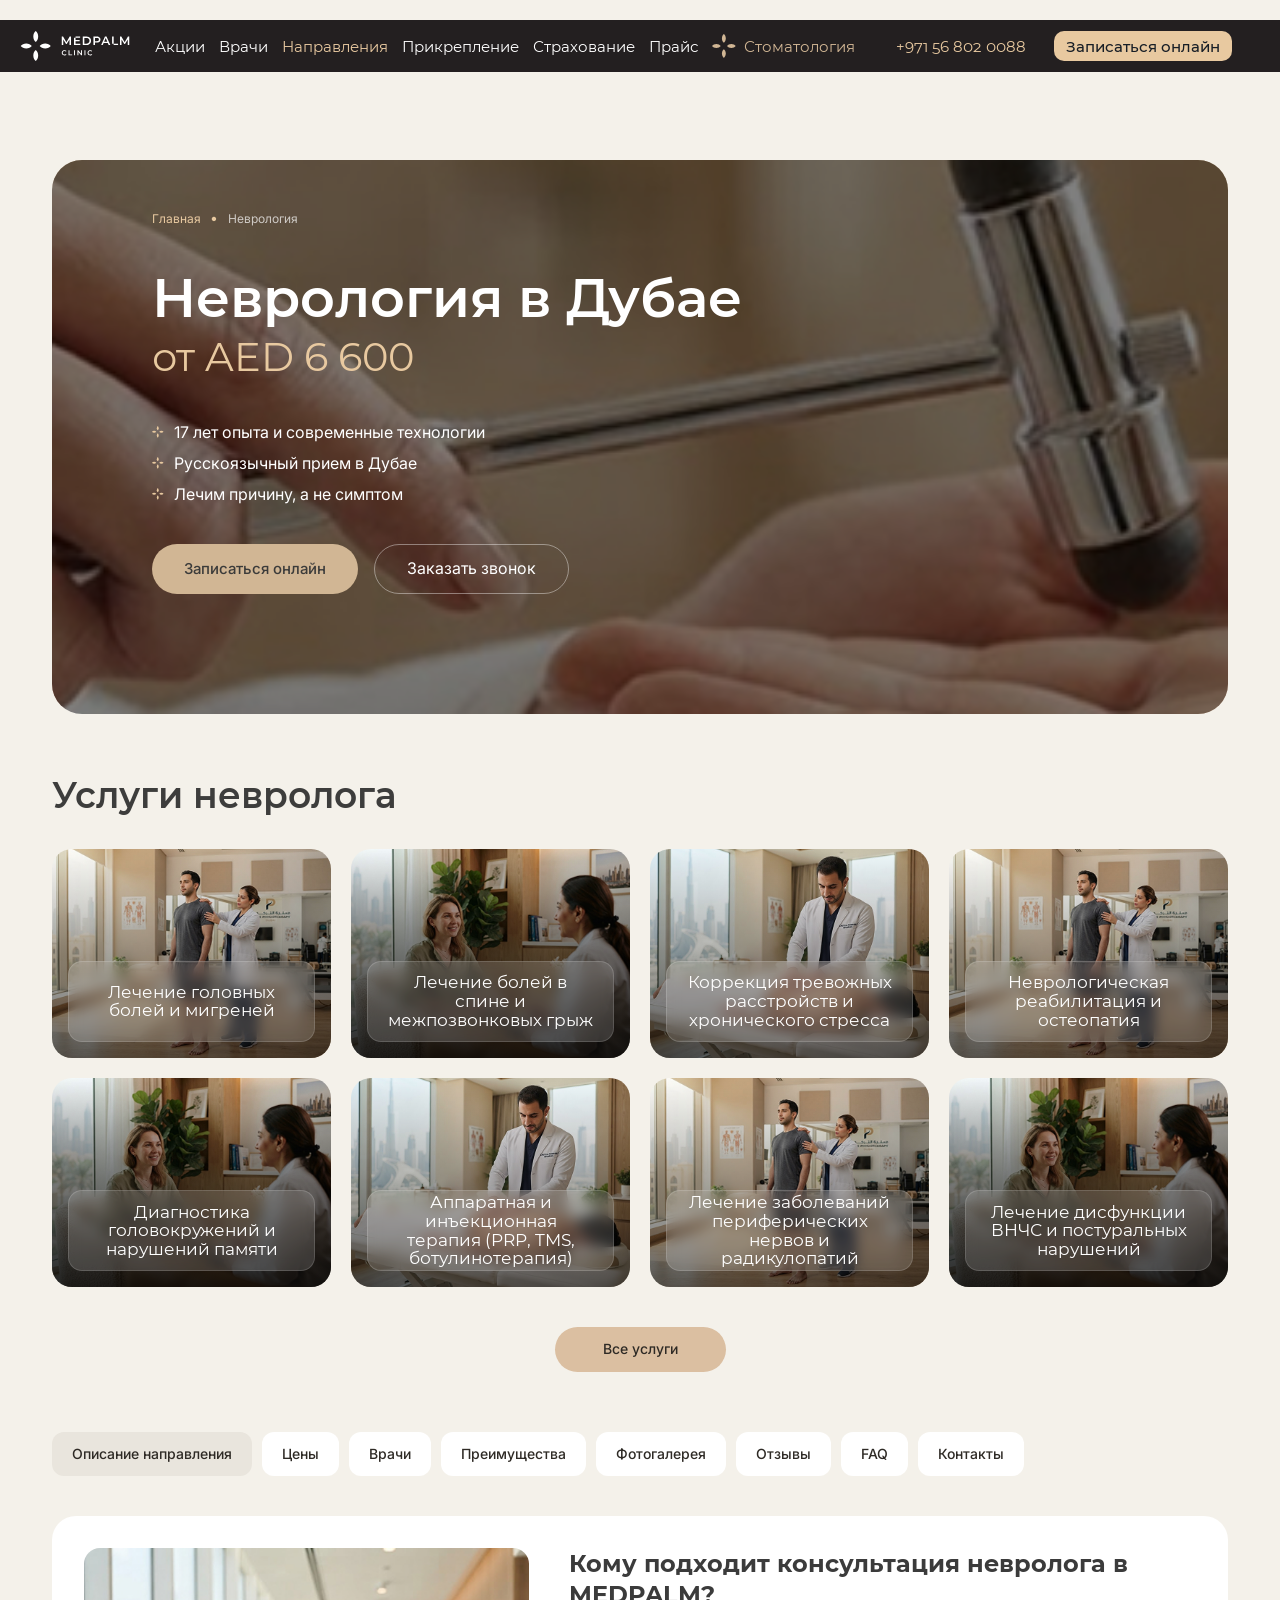
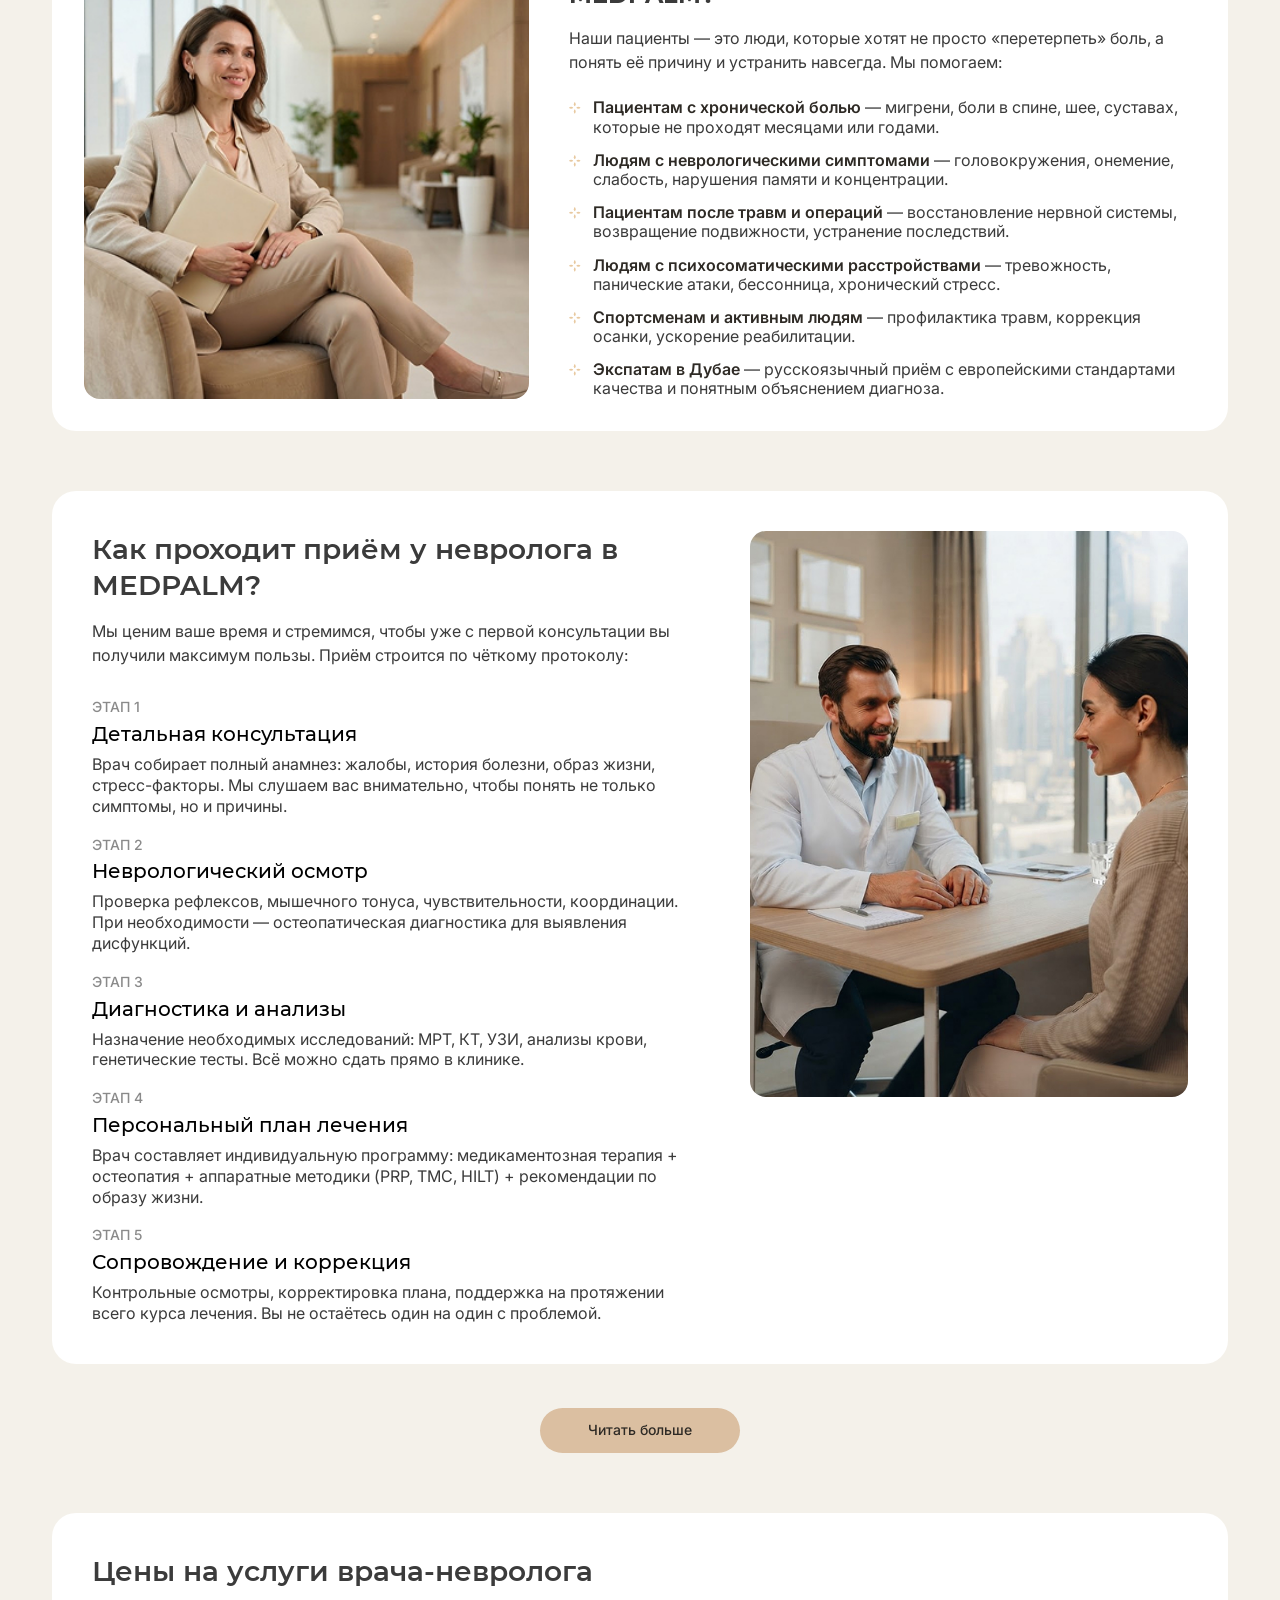
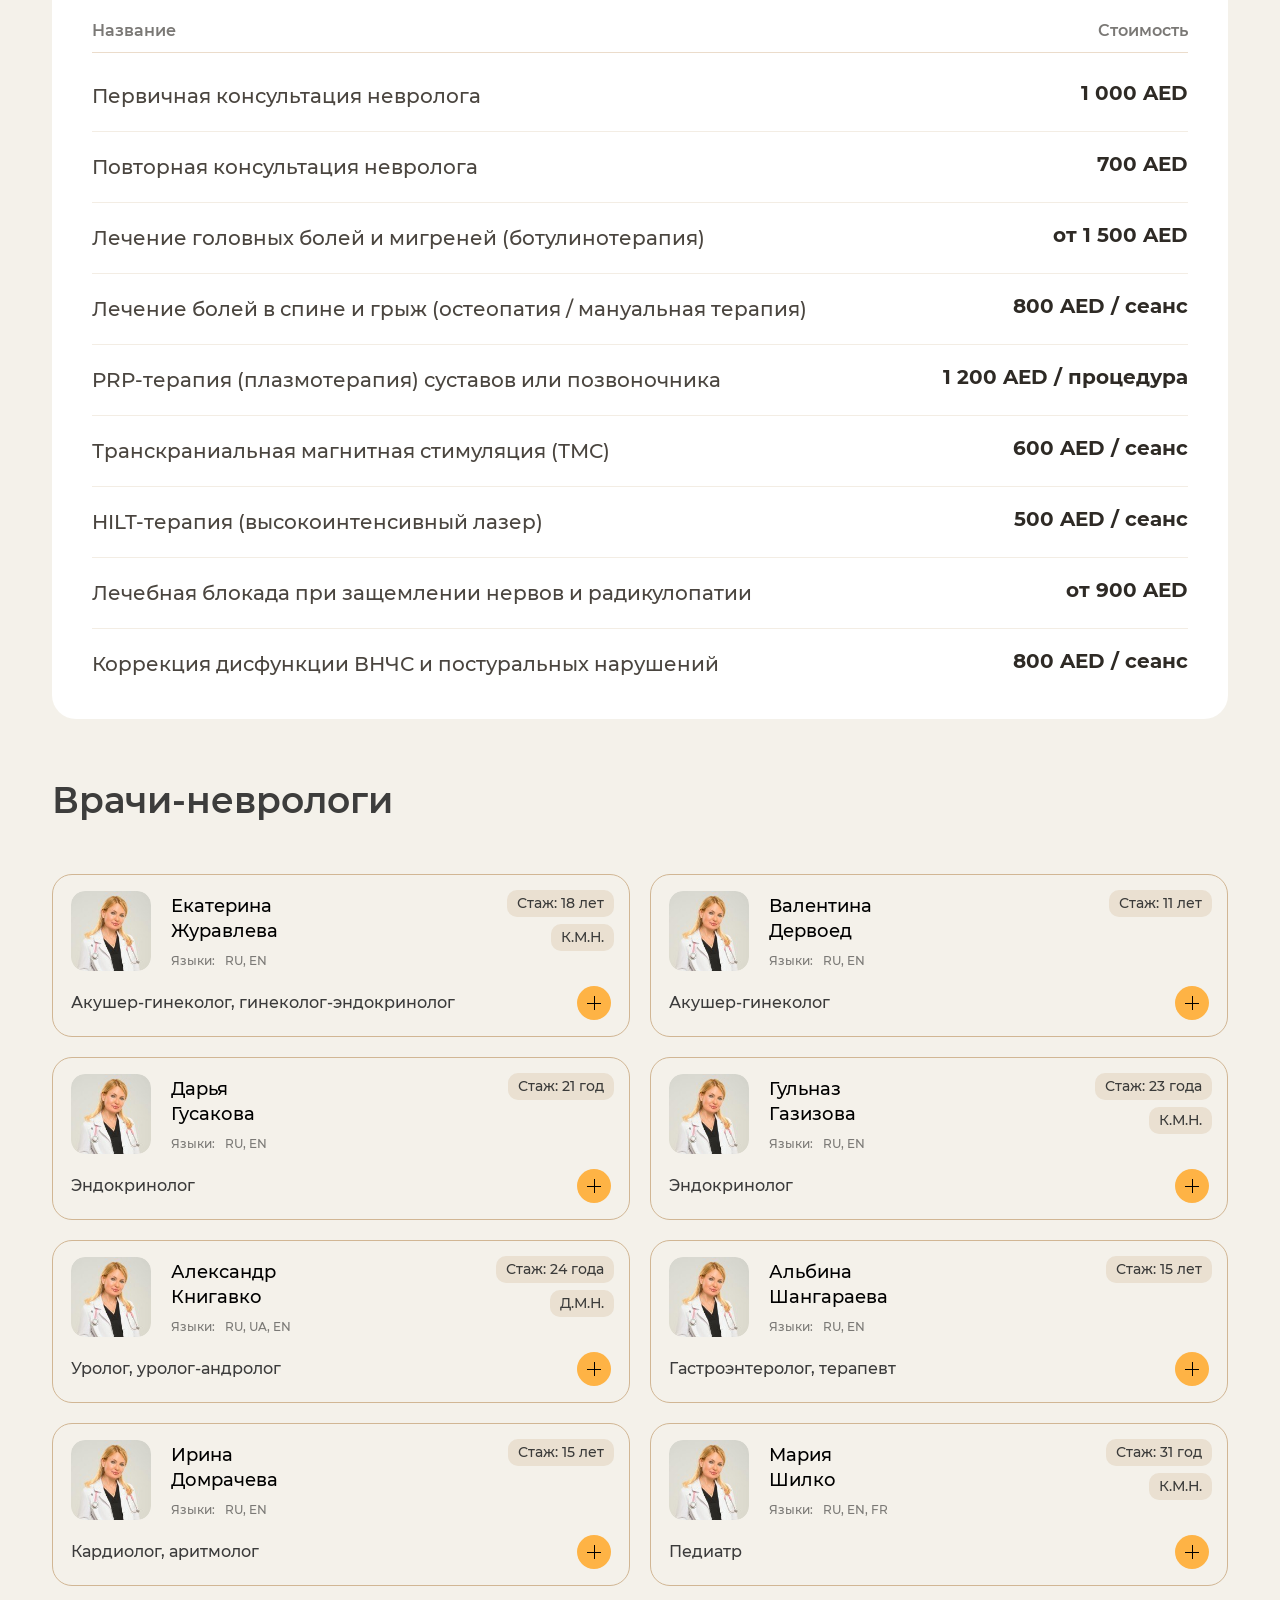
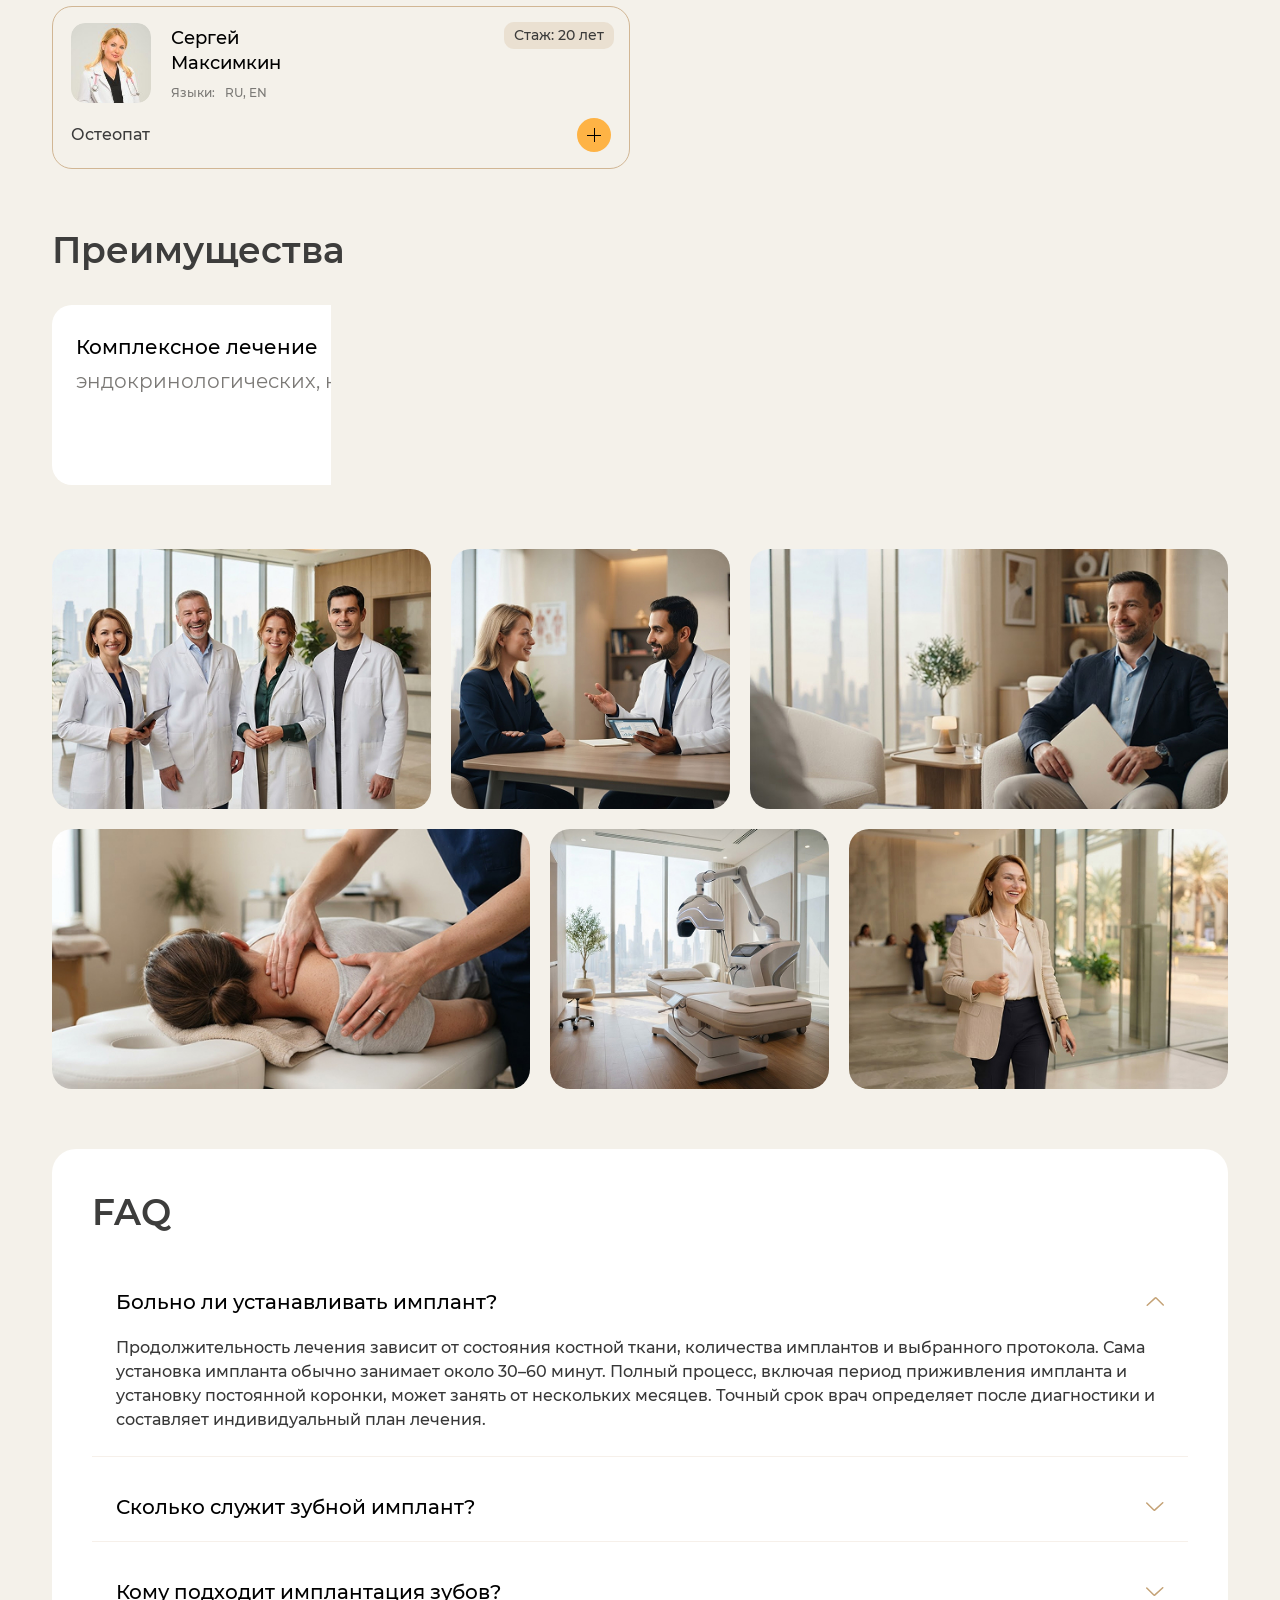
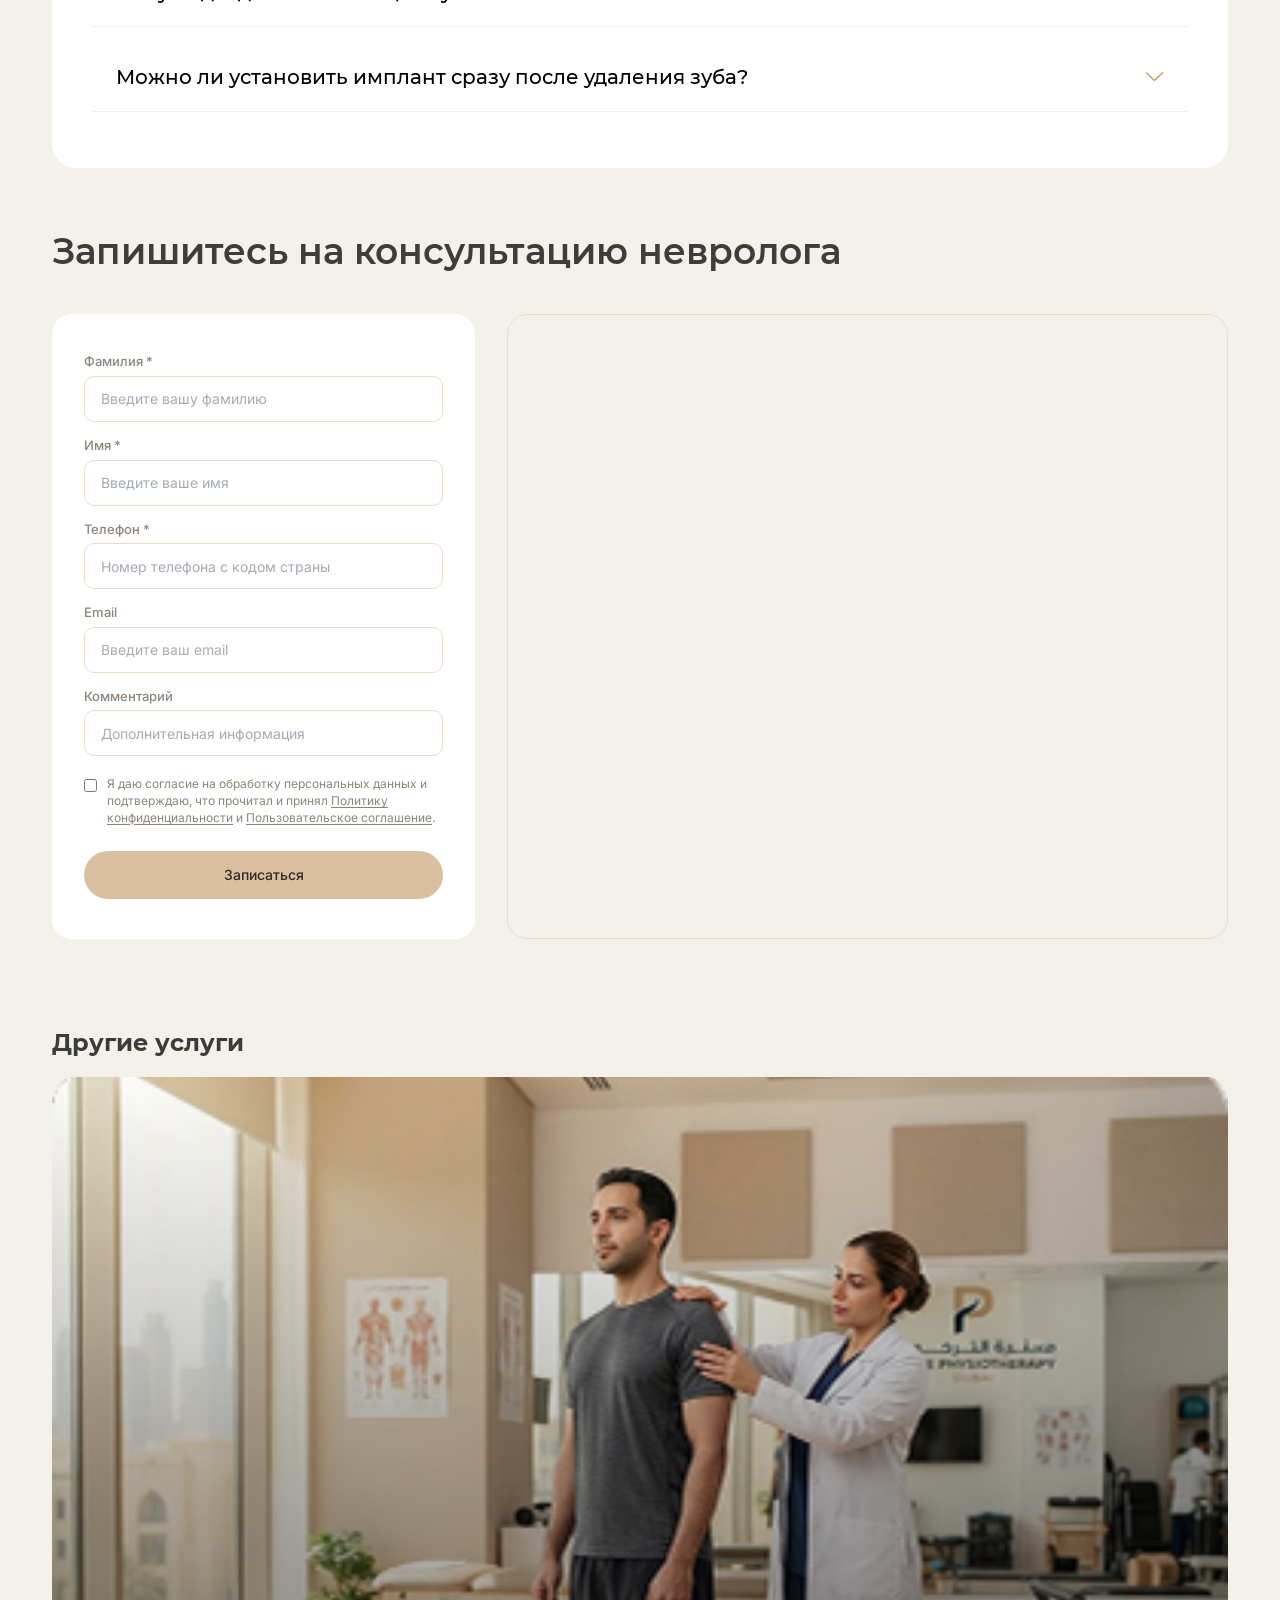
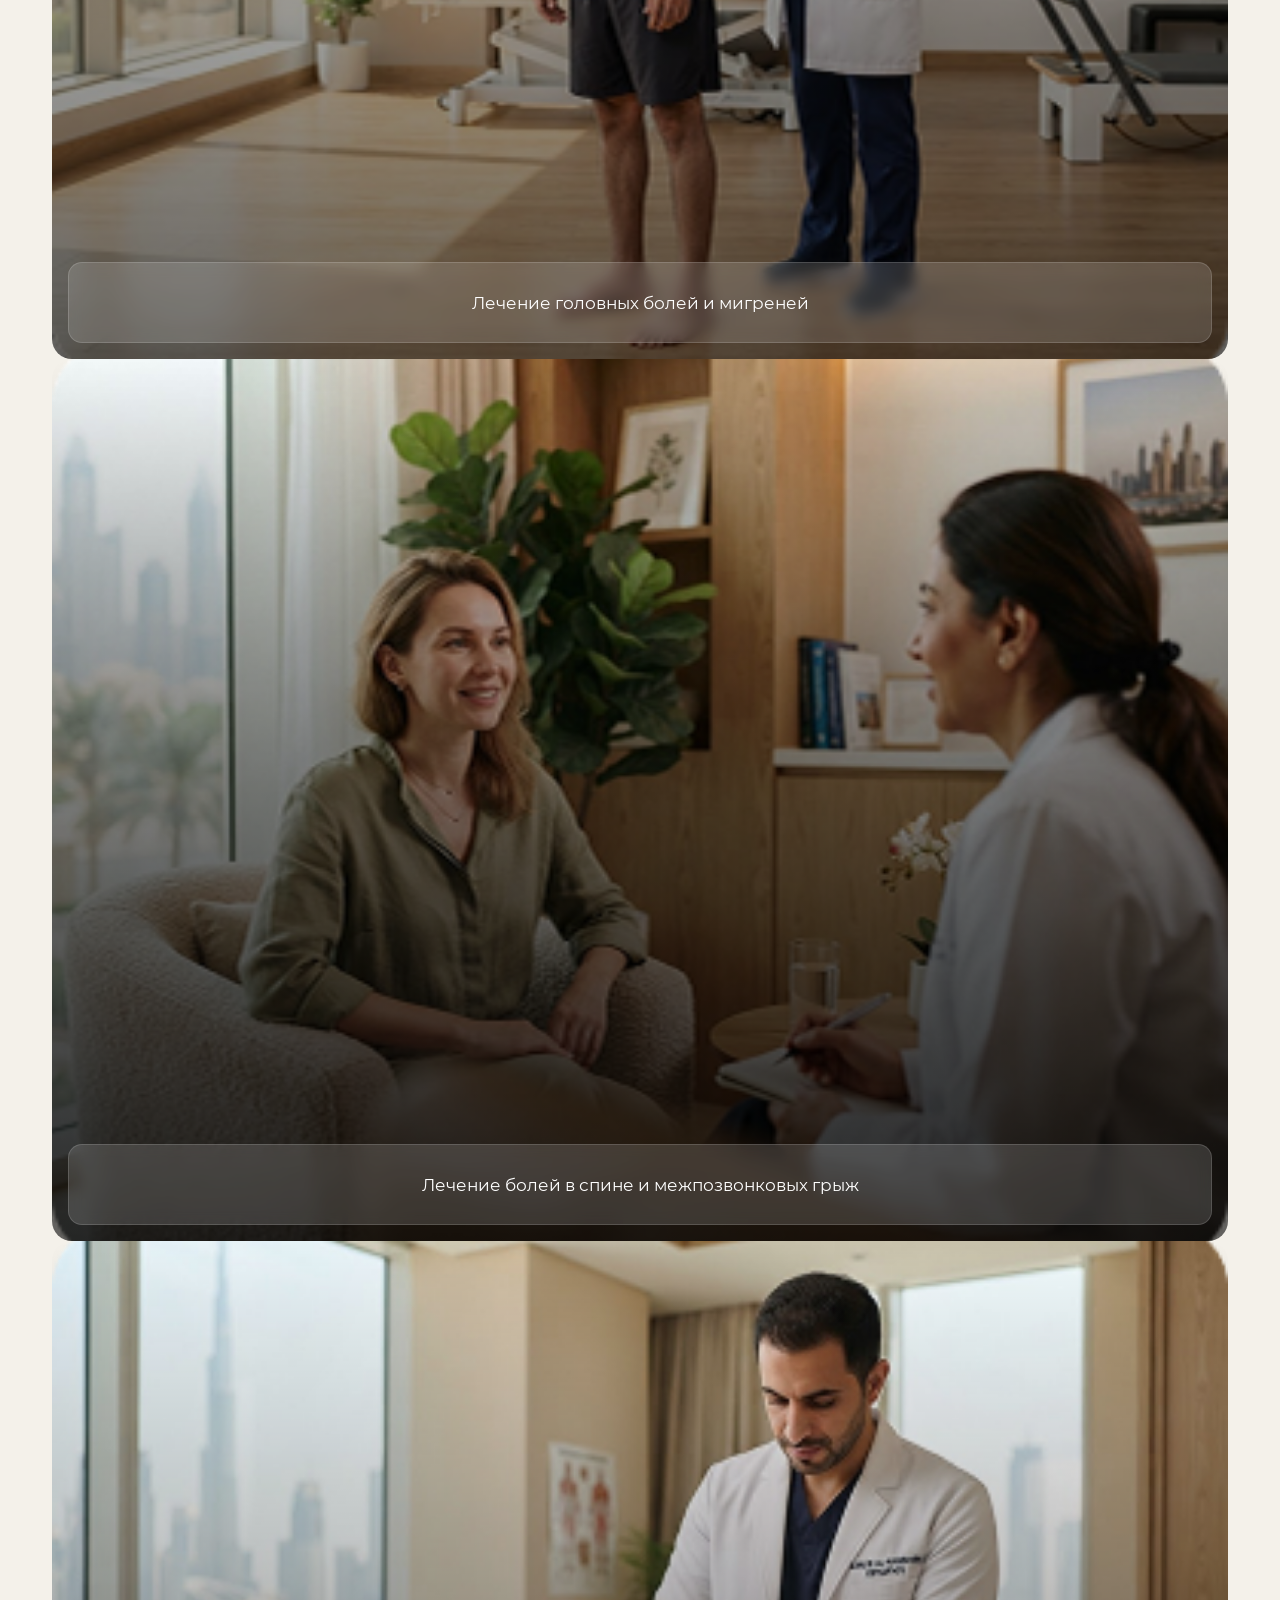
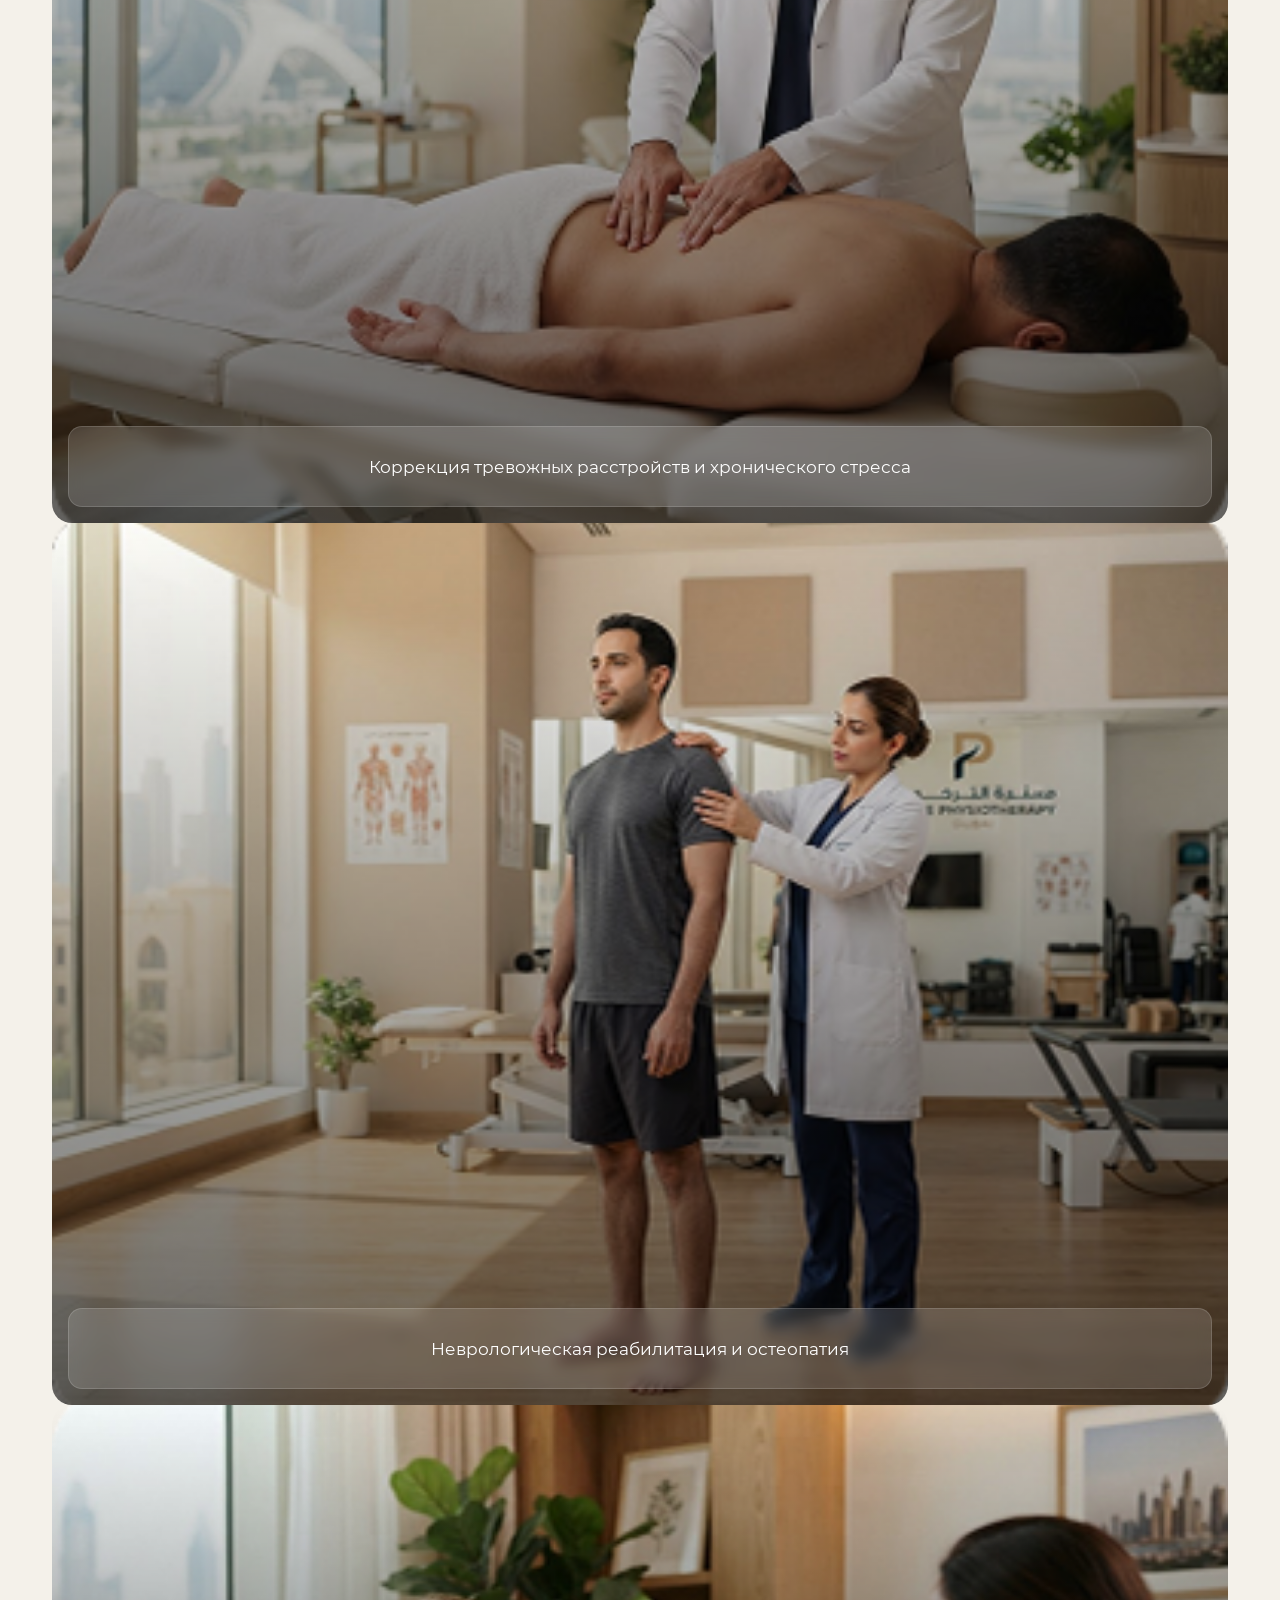
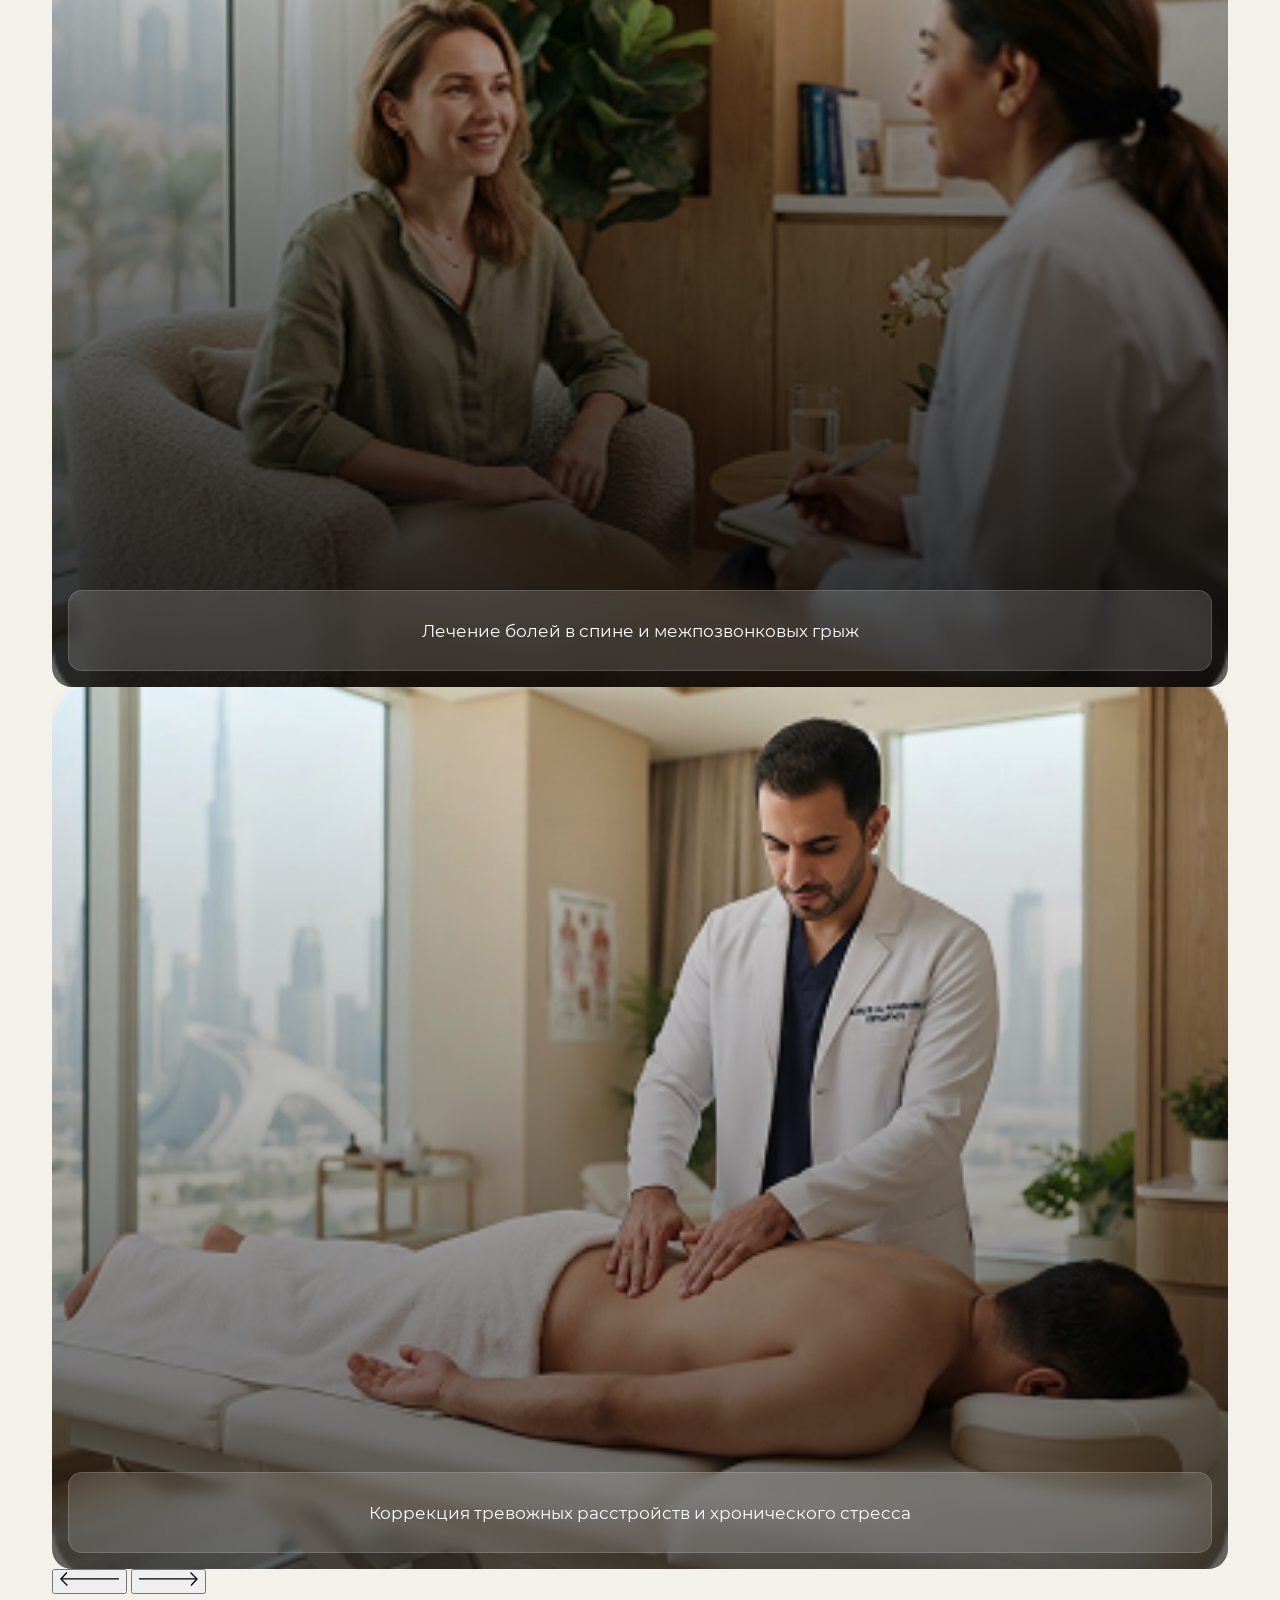
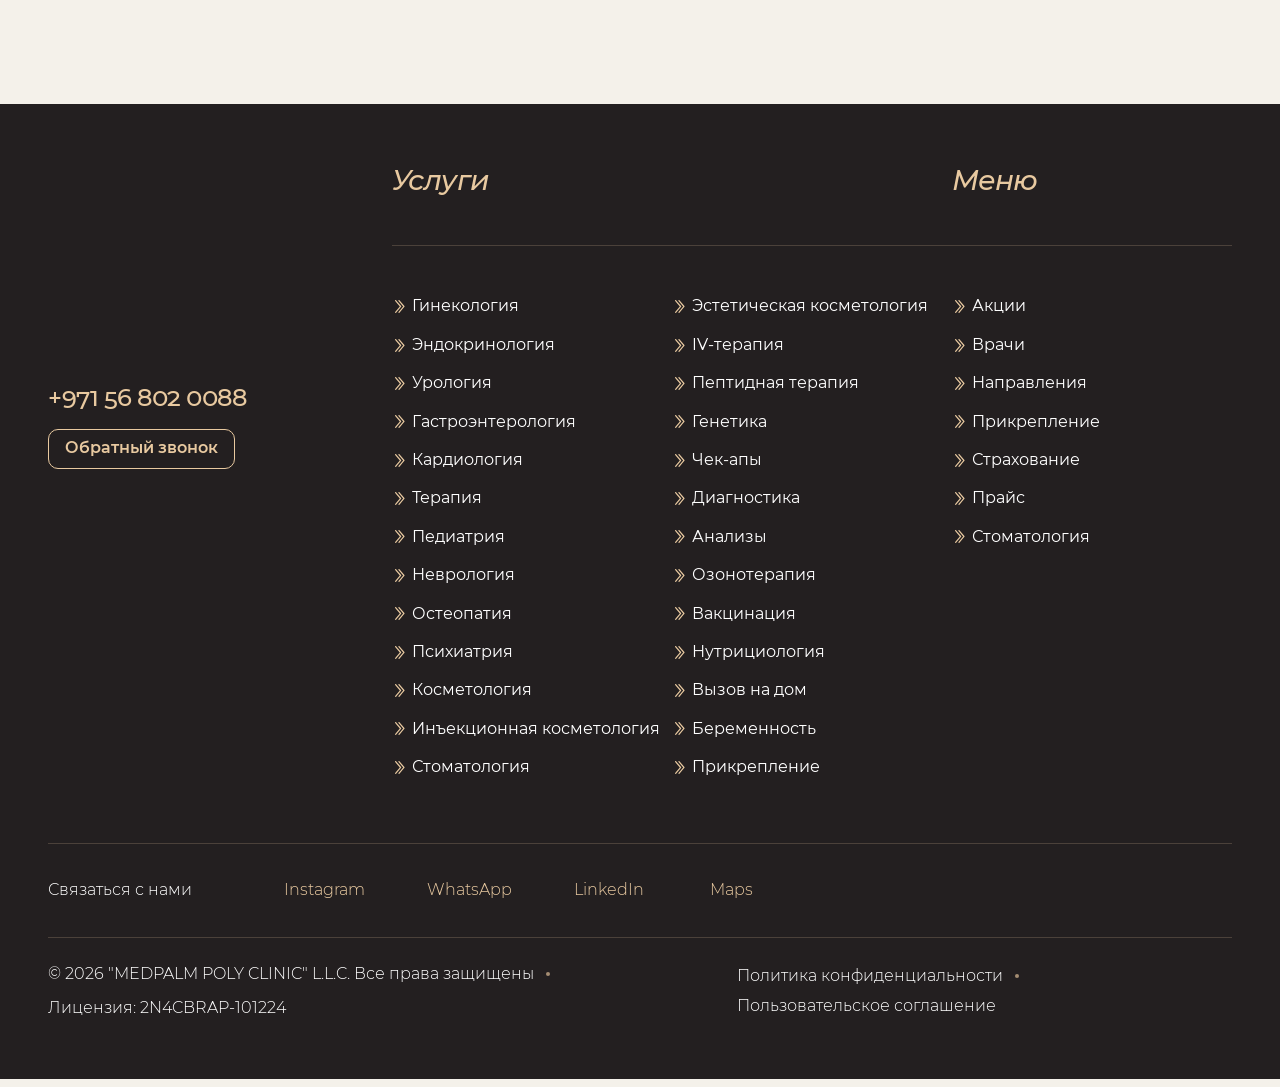
==== commit 13ce7cf4: "Add files via upload" ====
--- a/index.html
+++ b/index.html
@@ -141,8 +141,7 @@
                         <!-- Картинка для мобильных (экраны менее 768px) -->
                         <source media="(max-width: 767px)" srcset="content/s1_bg_mob.jpg">
                         <!-- Картинка по умолчанию для ПК (экраны 768px и больше) -->
-                        <img src="content/s1_bg.jpg" alt="Неврология в Дубае"
-                            class="directions-banner__bg-img" />
+                        <img src="content/s1_bg.jpg" alt="Неврология в Дубае" class="directions-banner__bg-img" />
                     </picture>
 
                     <!-- Затемняющий слой для читаемости текста -->
@@ -1126,7 +1125,7 @@
         <section id="contacts" class="section-directions">
             <div class="container">
                 <!-- Главный двухколоночный блок контактов -->
-                 <h2 class="contacts-title">Запишитесь на консультацию невролога</h2>
+                <h2 class="contacts-title">Запишитесь на консультацию невролога</h2>
                 <div class="contacts-block">
 
                     <!-- Левая колонка: Форма обратной связи -->
@@ -1200,10 +1199,718 @@
             </div>
         </section>
 
-
-
-        <footer class="site-footer">
+        <section class="section-directions">
+            <div class="container">
+                <div class="services-slider-section">
+
+                    <!-- Заголовок новой секции -->
+                    <h2 class="services-slider-title">Другие услуги</h2>
+
+                    <!-- Контейнер-слайдер -->
+                    <div class="services-carousel">
+
+                        <!-- Слайд 1 -->
+                        <div class="services-carousel__slide">
+                            <a href="#" class="services-card">
+                                <img src="content/s2_img1.png" alt="Лечение головных болей" class="services-card__img">
+                                <div class="services-card__badge">
+                                    <span class="services-card__text">Лечение головных болей и мигреней</span>
+                                </div>
+                            </a>
+                        </div>
+
+                        <!-- Слайд 2 -->
+                        <div class="services-carousel__slide">
+                            <a href="#" class="services-card">
+                                <img src="content/s2_img2.png" alt="Лечение болей в спине" class="services-card__img">
+                                <div class="services-card__badge">
+                                    <span class="services-card__text">Лечение болей в спине и межпозвонковых грыж</span>
+                                </div>
+                            </a>
+                        </div>
+
+                        <!-- Слайд 3 -->
+                        <div class="services-carousel__slide">
+                            <a href="#" class="services-card">
+                                <img src="content/s2_img3.png" alt="Коррекция тревожных расстройств"
+                                    class="services-card__img">
+                                <div class="services-card__badge">
+                                    <span class="services-card__text">Коррекция тревожных расстройств и хронического
+                                        стресса</span>
+                                </div>
+                            </a>
+                        </div>
+
+                        <!-- Слайд 4 -->
+                        <div class="services-carousel__slide">
+                            <a href="#" class="services-card">
+                                <img src="content/s2_img1.png" alt="Неврологическая реабилитация"
+                                    class="services-card__img">
+                                <div class="services-card__badge">
+                                    <span class="services-card__text">Неврологическая реабилитация и остеопатия</span>
+                                </div>
+                            </a>
+                        </div>
+
+                        <!-- Слайд 2 -->
+                        <div class="services-carousel__slide">
+                            <a href="#" class="services-card">
+                                <img src="content/s2_img2.png" alt="Лечение болей в спине" class="services-card__img">
+                                <div class="services-card__badge">
+                                    <span class="services-card__text">Лечение болей в спине и межпозвонковых грыж</span>
+                                </div>
+                            </a>
+                        </div>
+
+                        <!-- Слайд 3 -->
+                        <div class="services-carousel__slide">
+                            <a href="#" class="services-card">
+                                <img src="content/s2_img3.png" alt="Коррекция тревожных расстройств"
+                                    class="services-card__img">
+                                <div class="services-card__badge">
+                                    <span class="services-card__text">Коррекция тревожных расстройств и хронического
+                                        стресса</span>
+                                </div>
+                            </a>
+                        </div>
+
+                    </div>
+
+                    <!-- Блок кастомных стрелок навигации -->
+                    <div class="services-slider-navigation">
+                        <button class="services-slider-btn services-slider-btn--prev" aria-label="Назад">
+                            <svg width="59" height="14" viewBox="0 0 59 14" fill="none"
+                                xmlns="http://www.w3.org/2000/svg">
+                                <path d="M1.40121 6.94043H58.9012" stroke-width="1.3" stroke="black" />
+                                <path d="M6.90121 0.44043L0.901215 6.94043L7.40121 13.4404" stroke-width="1.3"
+                                    stroke="black" />
+                            </svg>
+                        </button>
+                        <button class="services-slider-btn services-slider-btn--next" aria-label="Вперед">
+                            <svg width="59" height="14" viewBox="0 0 59 14" fill="none"
+                                xmlns="http://www.w3.org/2000/svg">
+                                <path d="M57.5001 6.95996L0.000104133 6.95997" stroke-width="1.3" stroke="black" />
+                                <path d="M52.0001 13.46L58.0001 6.95996L51.5001 0.459962" stroke-width="1.3"
+                                    stroke="black" />
+                            </svg>
+                        </button>
+                    </div>
+
+                </div>
+            </div>
+        </section>
+
+
+
+
+        <!-- <footer class="site-footer">
             <div class="site-footer__container"></div>
+        </footer> -->
+
+        <footer class="site-footer new-site-footer">
+            <div class="site-footer__container">
+                <div class="site-footer__top">
+                    <div class="site-footer__brand">
+                        <div class="site-footer__brand-main">
+                            <a href="https://medpalm.ae/" class="site-footer__logo"
+                                aria-label="MEDPALM - Клиника в Дубае. Прием врачей, анализы, диагностика">
+                                <img data-src="https://medpalm.ae/wp-content/themes/medpalm/img/svg/logo-brn.svg"
+                                    alt="MEDPALM - Клиника в Дубае. Прием врачей, анализы, диагностика"
+                                    style="filter: brightness(0) invert(1);"
+                                    src="[data-uri]"
+                                    class="lazyload">
+                            </a>
+
+                            <p class="site-footer__text"></p>
+                        </div>
+
+                        <div class="site-footer__contacts">
+                            <a href="tel:+971568020088" class="site-footer__phone">
+                                +971 56 802 0088 </a>
+
+                            <a href="#book" class="site-footer__button">
+                                Обратный звонок </a>
+                        </div>
+                    </div>
+
+                    <nav class="site-footer__nav" aria-label="Навигация в подвале">
+                        <div class="site-footer__nav-col">
+                            <p class="site-footer__nav-title">
+                                Услуги </p>
+
+                            <hr class="site-footer__line">
+
+                            <ul class="site-footer__list">
+                                <li class="site-footer__list-item">
+                                    <a href="https://medpalm.ae/directions/ginekologiya/" class="site-footer__link">
+                                        <span class="site-footer__link-icon" aria-hidden="true">
+                                            <svg viewBox="0 0 10 13" fill="none" xmlns="http://www.w3.org/2000/svg">
+                                                <path fill-rule="evenodd" clip-rule="evenodd"
+                                                    d="M0.218267 0.150476C0.480345 -0.0741629 0.874908 -0.043812 1.09955 0.218267L6.09955 6.0516C6.30017 6.28566 6.30017 6.63103 6.09955 6.86509L1.09955 12.6984C0.874908 12.9605 0.480345 12.9909 0.218267 12.7662C-0.0438119 12.5416 -0.0741628 12.147 0.150476 11.8849L4.80184 6.45834L0.150476 1.03176C-0.0741629 0.769677 -0.043812 0.375115 0.218267 0.150476ZM3.55176 0.150563C3.81384 -0.0740763 4.2084 -0.0437253 4.43304 0.218353L9.43304 6.05169C9.63366 6.28574 9.63366 6.63112 9.43304 6.86518L4.43304 12.6985C4.2084 12.9606 3.81384 12.9909 3.55176 12.7663C3.28968 12.5417 3.25933 12.1471 3.48397 11.885L8.13533 6.45843L3.48397 1.03184C3.25933 0.769764 3.28968 0.375202 3.55176 0.150563Z"
+                                                    fill="currentColor" />
+                                            </svg>
+                                        </span>
+
+                                        <span class="site-footer__link-text">
+                                            Гинекология </span>
+                                    </a>
+                                </li>
+                                <li class="site-footer__list-item">
+                                    <a href="https://medpalm.ae/directions/endokrinologiya/" class="site-footer__link">
+                                        <span class="site-footer__link-icon" aria-hidden="true">
+                                            <svg viewBox="0 0 10 13" fill="none" xmlns="http://www.w3.org/2000/svg">
+                                                <path fill-rule="evenodd" clip-rule="evenodd"
+                                                    d="M0.218267 0.150476C0.480345 -0.0741629 0.874908 -0.043812 1.09955 0.218267L6.09955 6.0516C6.30017 6.28566 6.30017 6.63103 6.09955 6.86509L1.09955 12.6984C0.874908 12.9605 0.480345 12.9909 0.218267 12.7662C-0.0438119 12.5416 -0.0741628 12.147 0.150476 11.8849L4.80184 6.45834L0.150476 1.03176C-0.0741629 0.769677 -0.043812 0.375115 0.218267 0.150476ZM3.55176 0.150563C3.81384 -0.0740763 4.2084 -0.0437253 4.43304 0.218353L9.43304 6.05169C9.63366 6.28574 9.63366 6.63112 9.43304 6.86518L4.43304 12.6985C4.2084 12.9606 3.81384 12.9909 3.55176 12.7663C3.28968 12.5417 3.25933 12.1471 3.48397 11.885L8.13533 6.45843L3.48397 1.03184C3.25933 0.769764 3.28968 0.375202 3.55176 0.150563Z"
+                                                    fill="currentColor" />
+                                            </svg>
+                                        </span>
+
+                                        <span class="site-footer__link-text">
+                                            Эндокринология </span>
+                                    </a>
+                                </li>
+                                <li class="site-footer__list-item">
+                                    <a href="https://medpalm.ae/directions/urologiya/" class="site-footer__link">
+                                        <span class="site-footer__link-icon" aria-hidden="true">
+                                            <svg viewBox="0 0 10 13" fill="none" xmlns="http://www.w3.org/2000/svg">
+                                                <path fill-rule="evenodd" clip-rule="evenodd"
+                                                    d="M0.218267 0.150476C0.480345 -0.0741629 0.874908 -0.043812 1.09955 0.218267L6.09955 6.0516C6.30017 6.28566 6.30017 6.63103 6.09955 6.86509L1.09955 12.6984C0.874908 12.9605 0.480345 12.9909 0.218267 12.7662C-0.0438119 12.5416 -0.0741628 12.147 0.150476 11.8849L4.80184 6.45834L0.150476 1.03176C-0.0741629 0.769677 -0.043812 0.375115 0.218267 0.150476ZM3.55176 0.150563C3.81384 -0.0740763 4.2084 -0.0437253 4.43304 0.218353L9.43304 6.05169C9.63366 6.28574 9.63366 6.63112 9.43304 6.86518L4.43304 12.6985C4.2084 12.9606 3.81384 12.9909 3.55176 12.7663C3.28968 12.5417 3.25933 12.1471 3.48397 11.885L8.13533 6.45843L3.48397 1.03184C3.25933 0.769764 3.28968 0.375202 3.55176 0.150563Z"
+                                                    fill="currentColor" />
+                                            </svg>
+                                        </span>
+
+                                        <span class="site-footer__link-text">
+                                            Урология </span>
+                                    </a>
+                                </li>
+                                <li class="site-footer__list-item">
+                                    <a href="https://medpalm.ae/directions/gastroenterologiya-gepatologiya-i-terapiya/"
+                                        class="site-footer__link">
+                                        <span class="site-footer__link-icon" aria-hidden="true">
+                                            <svg viewBox="0 0 10 13" fill="none" xmlns="http://www.w3.org/2000/svg">
+                                                <path fill-rule="evenodd" clip-rule="evenodd"
+                                                    d="M0.218267 0.150476C0.480345 -0.0741629 0.874908 -0.043812 1.09955 0.218267L6.09955 6.0516C6.30017 6.28566 6.30017 6.63103 6.09955 6.86509L1.09955 12.6984C0.874908 12.9605 0.480345 12.9909 0.218267 12.7662C-0.0438119 12.5416 -0.0741628 12.147 0.150476 11.8849L4.80184 6.45834L0.150476 1.03176C-0.0741629 0.769677 -0.043812 0.375115 0.218267 0.150476ZM3.55176 0.150563C3.81384 -0.0740763 4.2084 -0.0437253 4.43304 0.218353L9.43304 6.05169C9.63366 6.28574 9.63366 6.63112 9.43304 6.86518L4.43304 12.6985C4.2084 12.9606 3.81384 12.9909 3.55176 12.7663C3.28968 12.5417 3.25933 12.1471 3.48397 11.885L8.13533 6.45843L3.48397 1.03184C3.25933 0.769764 3.28968 0.375202 3.55176 0.150563Z"
+                                                    fill="currentColor" />
+                                            </svg>
+                                        </span>
+
+                                        <span class="site-footer__link-text">
+                                            Гастроэнтерология </span>
+                                    </a>
+                                </li>
+                                <li class="site-footer__list-item">
+                                    <a href="https://medpalm.ae/directions/kardiologiya/" class="site-footer__link">
+                                        <span class="site-footer__link-icon" aria-hidden="true">
+                                            <svg viewBox="0 0 10 13" fill="none" xmlns="http://www.w3.org/2000/svg">
+                                                <path fill-rule="evenodd" clip-rule="evenodd"
+                                                    d="M0.218267 0.150476C0.480345 -0.0741629 0.874908 -0.043812 1.09955 0.218267L6.09955 6.0516C6.30017 6.28566 6.30017 6.63103 6.09955 6.86509L1.09955 12.6984C0.874908 12.9605 0.480345 12.9909 0.218267 12.7662C-0.0438119 12.5416 -0.0741628 12.147 0.150476 11.8849L4.80184 6.45834L0.150476 1.03176C-0.0741629 0.769677 -0.043812 0.375115 0.218267 0.150476ZM3.55176 0.150563C3.81384 -0.0740763 4.2084 -0.0437253 4.43304 0.218353L9.43304 6.05169C9.63366 6.28574 9.63366 6.63112 9.43304 6.86518L4.43304 12.6985C4.2084 12.9606 3.81384 12.9909 3.55176 12.7663C3.28968 12.5417 3.25933 12.1471 3.48397 11.885L8.13533 6.45843L3.48397 1.03184C3.25933 0.769764 3.28968 0.375202 3.55176 0.150563Z"
+                                                    fill="currentColor" />
+                                            </svg>
+                                        </span>
+
+                                        <span class="site-footer__link-text">
+                                            Кардиология </span>
+                                    </a>
+                                </li>
+                                <li class="site-footer__list-item">
+                                    <a href="https://medpalm.ae/directions/terapiya/" class="site-footer__link">
+                                        <span class="site-footer__link-icon" aria-hidden="true">
+                                            <svg viewBox="0 0 10 13" fill="none" xmlns="http://www.w3.org/2000/svg">
+                                                <path fill-rule="evenodd" clip-rule="evenodd"
+                                                    d="M0.218267 0.150476C0.480345 -0.0741629 0.874908 -0.043812 1.09955 0.218267L6.09955 6.0516C6.30017 6.28566 6.30017 6.63103 6.09955 6.86509L1.09955 12.6984C0.874908 12.9605 0.480345 12.9909 0.218267 12.7662C-0.0438119 12.5416 -0.0741628 12.147 0.150476 11.8849L4.80184 6.45834L0.150476 1.03176C-0.0741629 0.769677 -0.043812 0.375115 0.218267 0.150476ZM3.55176 0.150563C3.81384 -0.0740763 4.2084 -0.0437253 4.43304 0.218353L9.43304 6.05169C9.63366 6.28574 9.63366 6.63112 9.43304 6.86518L4.43304 12.6985C4.2084 12.9606 3.81384 12.9909 3.55176 12.7663C3.28968 12.5417 3.25933 12.1471 3.48397 11.885L8.13533 6.45843L3.48397 1.03184C3.25933 0.769764 3.28968 0.375202 3.55176 0.150563Z"
+                                                    fill="currentColor" />
+                                            </svg>
+                                        </span>
+
+                                        <span class="site-footer__link-text">
+                                            Терапия </span>
+                                    </a>
+                                </li>
+                                <li class="site-footer__list-item">
+                                    <a href="https://medpalm.ae/directions/pediatriya/" class="site-footer__link">
+                                        <span class="site-footer__link-icon" aria-hidden="true">
+                                            <svg viewBox="0 0 10 13" fill="none" xmlns="http://www.w3.org/2000/svg">
+                                                <path fill-rule="evenodd" clip-rule="evenodd"
+                                                    d="M0.218267 0.150476C0.480345 -0.0741629 0.874908 -0.043812 1.09955 0.218267L6.09955 6.0516C6.30017 6.28566 6.30017 6.63103 6.09955 6.86509L1.09955 12.6984C0.874908 12.9605 0.480345 12.9909 0.218267 12.7662C-0.0438119 12.5416 -0.0741628 12.147 0.150476 11.8849L4.80184 6.45834L0.150476 1.03176C-0.0741629 0.769677 -0.043812 0.375115 0.218267 0.150476ZM3.55176 0.150563C3.81384 -0.0740763 4.2084 -0.0437253 4.43304 0.218353L9.43304 6.05169C9.63366 6.28574 9.63366 6.63112 9.43304 6.86518L4.43304 12.6985C4.2084 12.9606 3.81384 12.9909 3.55176 12.7663C3.28968 12.5417 3.25933 12.1471 3.48397 11.885L8.13533 6.45843L3.48397 1.03184C3.25933 0.769764 3.28968 0.375202 3.55176 0.150563Z"
+                                                    fill="currentColor" />
+                                            </svg>
+                                        </span>
+
+                                        <span class="site-footer__link-text">
+                                            Педиатрия </span>
+                                    </a>
+                                </li>
+                                <li class="site-footer__list-item">
+                                    <a href="https://medpalm.ae/directions/nevrologiya/" class="site-footer__link">
+                                        <span class="site-footer__link-icon" aria-hidden="true">
+                                            <svg viewBox="0 0 10 13" fill="none" xmlns="http://www.w3.org/2000/svg">
+                                                <path fill-rule="evenodd" clip-rule="evenodd"
+                                                    d="M0.218267 0.150476C0.480345 -0.0741629 0.874908 -0.043812 1.09955 0.218267L6.09955 6.0516C6.30017 6.28566 6.30017 6.63103 6.09955 6.86509L1.09955 12.6984C0.874908 12.9605 0.480345 12.9909 0.218267 12.7662C-0.0438119 12.5416 -0.0741628 12.147 0.150476 11.8849L4.80184 6.45834L0.150476 1.03176C-0.0741629 0.769677 -0.043812 0.375115 0.218267 0.150476ZM3.55176 0.150563C3.81384 -0.0740763 4.2084 -0.0437253 4.43304 0.218353L9.43304 6.05169C9.63366 6.28574 9.63366 6.63112 9.43304 6.86518L4.43304 12.6985C4.2084 12.9606 3.81384 12.9909 3.55176 12.7663C3.28968 12.5417 3.25933 12.1471 3.48397 11.885L8.13533 6.45843L3.48397 1.03184C3.25933 0.769764 3.28968 0.375202 3.55176 0.150563Z"
+                                                    fill="currentColor" />
+                                            </svg>
+                                        </span>
+
+                                        <span class="site-footer__link-text">
+                                            Неврология </span>
+                                    </a>
+                                </li>
+                                <li class="site-footer__list-item">
+                                    <a href="https://medpalm.ae/directions/osteopatiya-i-kineziologiya-2/"
+                                        class="site-footer__link">
+                                        <span class="site-footer__link-icon" aria-hidden="true">
+                                            <svg viewBox="0 0 10 13" fill="none" xmlns="http://www.w3.org/2000/svg">
+                                                <path fill-rule="evenodd" clip-rule="evenodd"
+                                                    d="M0.218267 0.150476C0.480345 -0.0741629 0.874908 -0.043812 1.09955 0.218267L6.09955 6.0516C6.30017 6.28566 6.30017 6.63103 6.09955 6.86509L1.09955 12.6984C0.874908 12.9605 0.480345 12.9909 0.218267 12.7662C-0.0438119 12.5416 -0.0741628 12.147 0.150476 11.8849L4.80184 6.45834L0.150476 1.03176C-0.0741629 0.769677 -0.043812 0.375115 0.218267 0.150476ZM3.55176 0.150563C3.81384 -0.0740763 4.2084 -0.0437253 4.43304 0.218353L9.43304 6.05169C9.63366 6.28574 9.63366 6.63112 9.43304 6.86518L4.43304 12.6985C4.2084 12.9606 3.81384 12.9909 3.55176 12.7663C3.28968 12.5417 3.25933 12.1471 3.48397 11.885L8.13533 6.45843L3.48397 1.03184C3.25933 0.769764 3.28968 0.375202 3.55176 0.150563Z"
+                                                    fill="currentColor" />
+                                            </svg>
+                                        </span>
+
+                                        <span class="site-footer__link-text">
+                                            Остеопатия </span>
+                                    </a>
+                                </li>
+                                <li class="site-footer__list-item">
+                                    <a href="https://medpalm.ae/directions/psihiatriya/" class="site-footer__link">
+                                        <span class="site-footer__link-icon" aria-hidden="true">
+                                            <svg viewBox="0 0 10 13" fill="none" xmlns="http://www.w3.org/2000/svg">
+                                                <path fill-rule="evenodd" clip-rule="evenodd"
+                                                    d="M0.218267 0.150476C0.480345 -0.0741629 0.874908 -0.043812 1.09955 0.218267L6.09955 6.0516C6.30017 6.28566 6.30017 6.63103 6.09955 6.86509L1.09955 12.6984C0.874908 12.9605 0.480345 12.9909 0.218267 12.7662C-0.0438119 12.5416 -0.0741628 12.147 0.150476 11.8849L4.80184 6.45834L0.150476 1.03176C-0.0741629 0.769677 -0.043812 0.375115 0.218267 0.150476ZM3.55176 0.150563C3.81384 -0.0740763 4.2084 -0.0437253 4.43304 0.218353L9.43304 6.05169C9.63366 6.28574 9.63366 6.63112 9.43304 6.86518L4.43304 12.6985C4.2084 12.9606 3.81384 12.9909 3.55176 12.7663C3.28968 12.5417 3.25933 12.1471 3.48397 11.885L8.13533 6.45843L3.48397 1.03184C3.25933 0.769764 3.28968 0.375202 3.55176 0.150563Z"
+                                                    fill="currentColor" />
+                                            </svg>
+                                        </span>
+
+                                        <span class="site-footer__link-text">
+                                            Психиатрия </span>
+                                    </a>
+                                </li>
+                                <li class="site-footer__list-item">
+                                    <a href="https://medpalm.ae/directions/cosmetology-page/" class="site-footer__link">
+                                        <span class="site-footer__link-icon" aria-hidden="true">
+                                            <svg viewBox="0 0 10 13" fill="none" xmlns="http://www.w3.org/2000/svg">
+                                                <path fill-rule="evenodd" clip-rule="evenodd"
+                                                    d="M0.218267 0.150476C0.480345 -0.0741629 0.874908 -0.043812 1.09955 0.218267L6.09955 6.0516C6.30017 6.28566 6.30017 6.63103 6.09955 6.86509L1.09955 12.6984C0.874908 12.9605 0.480345 12.9909 0.218267 12.7662C-0.0438119 12.5416 -0.0741628 12.147 0.150476 11.8849L4.80184 6.45834L0.150476 1.03176C-0.0741629 0.769677 -0.043812 0.375115 0.218267 0.150476ZM3.55176 0.150563C3.81384 -0.0740763 4.2084 -0.0437253 4.43304 0.218353L9.43304 6.05169C9.63366 6.28574 9.63366 6.63112 9.43304 6.86518L4.43304 12.6985C4.2084 12.9606 3.81384 12.9909 3.55176 12.7663C3.28968 12.5417 3.25933 12.1471 3.48397 11.885L8.13533 6.45843L3.48397 1.03184C3.25933 0.769764 3.28968 0.375202 3.55176 0.150563Z"
+                                                    fill="currentColor" />
+                                            </svg>
+                                        </span>
+
+                                        <span class="site-footer__link-text">
+                                            Косметология </span>
+                                    </a>
+                                </li>
+                                <li class="site-footer__list-item">
+                                    <a href="https://medpalm.ae/directions/kosmetologiya/" class="site-footer__link">
+                                        <span class="site-footer__link-icon" aria-hidden="true">
+                                            <svg viewBox="0 0 10 13" fill="none" xmlns="http://www.w3.org/2000/svg">
+                                                <path fill-rule="evenodd" clip-rule="evenodd"
+                                                    d="M0.218267 0.150476C0.480345 -0.0741629 0.874908 -0.043812 1.09955 0.218267L6.09955 6.0516C6.30017 6.28566 6.30017 6.63103 6.09955 6.86509L1.09955 12.6984C0.874908 12.9605 0.480345 12.9909 0.218267 12.7662C-0.0438119 12.5416 -0.0741628 12.147 0.150476 11.8849L4.80184 6.45834L0.150476 1.03176C-0.0741629 0.769677 -0.043812 0.375115 0.218267 0.150476ZM3.55176 0.150563C3.81384 -0.0740763 4.2084 -0.0437253 4.43304 0.218353L9.43304 6.05169C9.63366 6.28574 9.63366 6.63112 9.43304 6.86518L4.43304 12.6985C4.2084 12.9606 3.81384 12.9909 3.55176 12.7663C3.28968 12.5417 3.25933 12.1471 3.48397 11.885L8.13533 6.45843L3.48397 1.03184C3.25933 0.769764 3.28968 0.375202 3.55176 0.150563Z"
+                                                    fill="currentColor" />
+                                            </svg>
+                                        </span>
+
+                                        <span class="site-footer__link-text">
+                                            Инъекционная косметология </span>
+                                    </a>
+                                </li>
+                                <li class="site-footer__list-item">
+                                    <a href="https://medpalm.ae/directions/stomatologiya/" class="site-footer__link">
+                                        <span class="site-footer__link-icon" aria-hidden="true">
+                                            <svg viewBox="0 0 10 13" fill="none" xmlns="http://www.w3.org/2000/svg">
+                                                <path fill-rule="evenodd" clip-rule="evenodd"
+                                                    d="M0.218267 0.150476C0.480345 -0.0741629 0.874908 -0.043812 1.09955 0.218267L6.09955 6.0516C6.30017 6.28566 6.30017 6.63103 6.09955 6.86509L1.09955 12.6984C0.874908 12.9605 0.480345 12.9909 0.218267 12.7662C-0.0438119 12.5416 -0.0741628 12.147 0.150476 11.8849L4.80184 6.45834L0.150476 1.03176C-0.0741629 0.769677 -0.043812 0.375115 0.218267 0.150476ZM3.55176 0.150563C3.81384 -0.0740763 4.2084 -0.0437253 4.43304 0.218353L9.43304 6.05169C9.63366 6.28574 9.63366 6.63112 9.43304 6.86518L4.43304 12.6985C4.2084 12.9606 3.81384 12.9909 3.55176 12.7663C3.28968 12.5417 3.25933 12.1471 3.48397 11.885L8.13533 6.45843L3.48397 1.03184C3.25933 0.769764 3.28968 0.375202 3.55176 0.150563Z"
+                                                    fill="currentColor" />
+                                            </svg>
+                                        </span>
+
+                                        <span class="site-footer__link-text">
+                                            Стоматология </span>
+                                    </a>
+                                </li>
+                            </ul>
+                        </div>
+                        <div class="site-footer__nav-col">
+                            <p class="site-footer__nav-title site-footer__nav-title--empty">
+                                &nbsp; </p>
+
+                            <hr class="site-footer__line">
+
+                            <ul class="site-footer__list">
+                                <li class="site-footer__list-item">
+                                    <a href="https://medpalm.ae/directions/esteticheskaya-kosmetologiya/"
+                                        class="site-footer__link">
+                                        <span class="site-footer__link-icon" aria-hidden="true">
+                                            <svg viewBox="0 0 10 13" fill="none" xmlns="http://www.w3.org/2000/svg">
+                                                <path fill-rule="evenodd" clip-rule="evenodd"
+                                                    d="M0.218267 0.150476C0.480345 -0.0741629 0.874908 -0.043812 1.09955 0.218267L6.09955 6.0516C6.30017 6.28566 6.30017 6.63103 6.09955 6.86509L1.09955 12.6984C0.874908 12.9605 0.480345 12.9909 0.218267 12.7662C-0.0438119 12.5416 -0.0741628 12.147 0.150476 11.8849L4.80184 6.45834L0.150476 1.03176C-0.0741629 0.769677 -0.043812 0.375115 0.218267 0.150476ZM3.55176 0.150563C3.81384 -0.0740763 4.2084 -0.0437253 4.43304 0.218353L9.43304 6.05169C9.63366 6.28574 9.63366 6.63112 9.43304 6.86518L4.43304 12.6985C4.2084 12.9606 3.81384 12.9909 3.55176 12.7663C3.28968 12.5417 3.25933 12.1471 3.48397 11.885L8.13533 6.45843L3.48397 1.03184C3.25933 0.769764 3.28968 0.375202 3.55176 0.150563Z"
+                                                    fill="currentColor" />
+                                            </svg>
+                                        </span>
+
+                                        <span class="site-footer__link-text">
+                                            Эстетическая косметология </span>
+                                    </a>
+                                </li>
+                                <li class="site-footer__list-item">
+                                    <a href="https://medpalm.ae/directions/iv-terapiya/" class="site-footer__link">
+                                        <span class="site-footer__link-icon" aria-hidden="true">
+                                            <svg viewBox="0 0 10 13" fill="none" xmlns="http://www.w3.org/2000/svg">
+                                                <path fill-rule="evenodd" clip-rule="evenodd"
+                                                    d="M0.218267 0.150476C0.480345 -0.0741629 0.874908 -0.043812 1.09955 0.218267L6.09955 6.0516C6.30017 6.28566 6.30017 6.63103 6.09955 6.86509L1.09955 12.6984C0.874908 12.9605 0.480345 12.9909 0.218267 12.7662C-0.0438119 12.5416 -0.0741628 12.147 0.150476 11.8849L4.80184 6.45834L0.150476 1.03176C-0.0741629 0.769677 -0.043812 0.375115 0.218267 0.150476ZM3.55176 0.150563C3.81384 -0.0740763 4.2084 -0.0437253 4.43304 0.218353L9.43304 6.05169C9.63366 6.28574 9.63366 6.63112 9.43304 6.86518L4.43304 12.6985C4.2084 12.9606 3.81384 12.9909 3.55176 12.7663C3.28968 12.5417 3.25933 12.1471 3.48397 11.885L8.13533 6.45843L3.48397 1.03184C3.25933 0.769764 3.28968 0.375202 3.55176 0.150563Z"
+                                                    fill="currentColor" />
+                                            </svg>
+                                        </span>
+
+                                        <span class="site-footer__link-text">
+                                            IV-терапия </span>
+                                    </a>
+                                </li>
+                                <li class="site-footer__list-item">
+                                    <a href="https://medpalm.ae/directions/peptidnaya-terapiya/"
+                                        class="site-footer__link">
+                                        <span class="site-footer__link-icon" aria-hidden="true">
+                                            <svg viewBox="0 0 10 13" fill="none" xmlns="http://www.w3.org/2000/svg">
+                                                <path fill-rule="evenodd" clip-rule="evenodd"
+                                                    d="M0.218267 0.150476C0.480345 -0.0741629 0.874908 -0.043812 1.09955 0.218267L6.09955 6.0516C6.30017 6.28566 6.30017 6.63103 6.09955 6.86509L1.09955 12.6984C0.874908 12.9605 0.480345 12.9909 0.218267 12.7662C-0.0438119 12.5416 -0.0741628 12.147 0.150476 11.8849L4.80184 6.45834L0.150476 1.03176C-0.0741629 0.769677 -0.043812 0.375115 0.218267 0.150476ZM3.55176 0.150563C3.81384 -0.0740763 4.2084 -0.0437253 4.43304 0.218353L9.43304 6.05169C9.63366 6.28574 9.63366 6.63112 9.43304 6.86518L4.43304 12.6985C4.2084 12.9606 3.81384 12.9909 3.55176 12.7663C3.28968 12.5417 3.25933 12.1471 3.48397 11.885L8.13533 6.45843L3.48397 1.03184C3.25933 0.769764 3.28968 0.375202 3.55176 0.150563Z"
+                                                    fill="currentColor" />
+                                            </svg>
+                                        </span>
+
+                                        <span class="site-footer__link-text">
+                                            Пептидная терапия </span>
+                                    </a>
+                                </li>
+                                <li class="site-footer__list-item">
+                                    <a href="https://medpalm.ae/directions/geneticheskie-testy-dlya-diagnostiki-i-profilaktiki/"
+                                        class="site-footer__link">
+                                        <span class="site-footer__link-icon" aria-hidden="true">
+                                            <svg viewBox="0 0 10 13" fill="none" xmlns="http://www.w3.org/2000/svg">
+                                                <path fill-rule="evenodd" clip-rule="evenodd"
+                                                    d="M0.218267 0.150476C0.480345 -0.0741629 0.874908 -0.043812 1.09955 0.218267L6.09955 6.0516C6.30017 6.28566 6.30017 6.63103 6.09955 6.86509L1.09955 12.6984C0.874908 12.9605 0.480345 12.9909 0.218267 12.7662C-0.0438119 12.5416 -0.0741628 12.147 0.150476 11.8849L4.80184 6.45834L0.150476 1.03176C-0.0741629 0.769677 -0.043812 0.375115 0.218267 0.150476ZM3.55176 0.150563C3.81384 -0.0740763 4.2084 -0.0437253 4.43304 0.218353L9.43304 6.05169C9.63366 6.28574 9.63366 6.63112 9.43304 6.86518L4.43304 12.6985C4.2084 12.9606 3.81384 12.9909 3.55176 12.7663C3.28968 12.5417 3.25933 12.1471 3.48397 11.885L8.13533 6.45843L3.48397 1.03184C3.25933 0.769764 3.28968 0.375202 3.55176 0.150563Z"
+                                                    fill="currentColor" />
+                                            </svg>
+                                        </span>
+
+                                        <span class="site-footer__link-text">
+                                            Генетика </span>
+                                    </a>
+                                </li>
+                                <li class="site-footer__list-item">
+                                    <a href="https://medpalm.ae/directions/checkups/" class="site-footer__link">
+                                        <span class="site-footer__link-icon" aria-hidden="true">
+                                            <svg viewBox="0 0 10 13" fill="none" xmlns="http://www.w3.org/2000/svg">
+                                                <path fill-rule="evenodd" clip-rule="evenodd"
+                                                    d="M0.218267 0.150476C0.480345 -0.0741629 0.874908 -0.043812 1.09955 0.218267L6.09955 6.0516C6.30017 6.28566 6.30017 6.63103 6.09955 6.86509L1.09955 12.6984C0.874908 12.9605 0.480345 12.9909 0.218267 12.7662C-0.0438119 12.5416 -0.0741628 12.147 0.150476 11.8849L4.80184 6.45834L0.150476 1.03176C-0.0741629 0.769677 -0.043812 0.375115 0.218267 0.150476ZM3.55176 0.150563C3.81384 -0.0740763 4.2084 -0.0437253 4.43304 0.218353L9.43304 6.05169C9.63366 6.28574 9.63366 6.63112 9.43304 6.86518L4.43304 12.6985C4.2084 12.9606 3.81384 12.9909 3.55176 12.7663C3.28968 12.5417 3.25933 12.1471 3.48397 11.885L8.13533 6.45843L3.48397 1.03184C3.25933 0.769764 3.28968 0.375202 3.55176 0.150563Z"
+                                                    fill="currentColor" />
+                                            </svg>
+                                        </span>
+
+                                        <span class="site-footer__link-text">
+                                            Чек-апы </span>
+                                    </a>
+                                </li>
+                                <li class="site-footer__list-item">
+                                    <a href="https://medpalm.ae/directions/diagnostika/" class="site-footer__link">
+                                        <span class="site-footer__link-icon" aria-hidden="true">
+                                            <svg viewBox="0 0 10 13" fill="none" xmlns="http://www.w3.org/2000/svg">
+                                                <path fill-rule="evenodd" clip-rule="evenodd"
+                                                    d="M0.218267 0.150476C0.480345 -0.0741629 0.874908 -0.043812 1.09955 0.218267L6.09955 6.0516C6.30017 6.28566 6.30017 6.63103 6.09955 6.86509L1.09955 12.6984C0.874908 12.9605 0.480345 12.9909 0.218267 12.7662C-0.0438119 12.5416 -0.0741628 12.147 0.150476 11.8849L4.80184 6.45834L0.150476 1.03176C-0.0741629 0.769677 -0.043812 0.375115 0.218267 0.150476ZM3.55176 0.150563C3.81384 -0.0740763 4.2084 -0.0437253 4.43304 0.218353L9.43304 6.05169C9.63366 6.28574 9.63366 6.63112 9.43304 6.86518L4.43304 12.6985C4.2084 12.9606 3.81384 12.9909 3.55176 12.7663C3.28968 12.5417 3.25933 12.1471 3.48397 11.885L8.13533 6.45843L3.48397 1.03184C3.25933 0.769764 3.28968 0.375202 3.55176 0.150563Z"
+                                                    fill="currentColor" />
+                                            </svg>
+                                        </span>
+
+                                        <span class="site-footer__link-text">
+                                            Диагностика </span>
+                                    </a>
+                                </li>
+                                <li class="site-footer__list-item">
+                                    <a href="https://medpalm.ae/directions/laboratornoe-obsledovanie/"
+                                        class="site-footer__link">
+                                        <span class="site-footer__link-icon" aria-hidden="true">
+                                            <svg viewBox="0 0 10 13" fill="none" xmlns="http://www.w3.org/2000/svg">
+                                                <path fill-rule="evenodd" clip-rule="evenodd"
+                                                    d="M0.218267 0.150476C0.480345 -0.0741629 0.874908 -0.043812 1.09955 0.218267L6.09955 6.0516C6.30017 6.28566 6.30017 6.63103 6.09955 6.86509L1.09955 12.6984C0.874908 12.9605 0.480345 12.9909 0.218267 12.7662C-0.0438119 12.5416 -0.0741628 12.147 0.150476 11.8849L4.80184 6.45834L0.150476 1.03176C-0.0741629 0.769677 -0.043812 0.375115 0.218267 0.150476ZM3.55176 0.150563C3.81384 -0.0740763 4.2084 -0.0437253 4.43304 0.218353L9.43304 6.05169C9.63366 6.28574 9.63366 6.63112 9.43304 6.86518L4.43304 12.6985C4.2084 12.9606 3.81384 12.9909 3.55176 12.7663C3.28968 12.5417 3.25933 12.1471 3.48397 11.885L8.13533 6.45843L3.48397 1.03184C3.25933 0.769764 3.28968 0.375202 3.55176 0.150563Z"
+                                                    fill="currentColor" />
+                                            </svg>
+                                        </span>
+
+                                        <span class="site-footer__link-text">
+                                            Анализы </span>
+                                    </a>
+                                </li>
+                                <li class="site-footer__list-item">
+                                    <a href="https://medpalm.ae/directions/ozonoterapiya/" class="site-footer__link">
+                                        <span class="site-footer__link-icon" aria-hidden="true">
+                                            <svg viewBox="0 0 10 13" fill="none" xmlns="http://www.w3.org/2000/svg">
+                                                <path fill-rule="evenodd" clip-rule="evenodd"
+                                                    d="M0.218267 0.150476C0.480345 -0.0741629 0.874908 -0.043812 1.09955 0.218267L6.09955 6.0516C6.30017 6.28566 6.30017 6.63103 6.09955 6.86509L1.09955 12.6984C0.874908 12.9605 0.480345 12.9909 0.218267 12.7662C-0.0438119 12.5416 -0.0741628 12.147 0.150476 11.8849L4.80184 6.45834L0.150476 1.03176C-0.0741629 0.769677 -0.043812 0.375115 0.218267 0.150476ZM3.55176 0.150563C3.81384 -0.0740763 4.2084 -0.0437253 4.43304 0.218353L9.43304 6.05169C9.63366 6.28574 9.63366 6.63112 9.43304 6.86518L4.43304 12.6985C4.2084 12.9606 3.81384 12.9909 3.55176 12.7663C3.28968 12.5417 3.25933 12.1471 3.48397 11.885L8.13533 6.45843L3.48397 1.03184C3.25933 0.769764 3.28968 0.375202 3.55176 0.150563Z"
+                                                    fill="currentColor" />
+                                            </svg>
+                                        </span>
+
+                                        <span class="site-footer__link-text">
+                                            Озонотерапия </span>
+                                    </a>
+                                </li>
+                                <li class="site-footer__list-item">
+                                    <a href="https://medpalm.ae/directions/vakczinacziya/" class="site-footer__link">
+                                        <span class="site-footer__link-icon" aria-hidden="true">
+                                            <svg viewBox="0 0 10 13" fill="none" xmlns="http://www.w3.org/2000/svg">
+                                                <path fill-rule="evenodd" clip-rule="evenodd"
+                                                    d="M0.218267 0.150476C0.480345 -0.0741629 0.874908 -0.043812 1.09955 0.218267L6.09955 6.0516C6.30017 6.28566 6.30017 6.63103 6.09955 6.86509L1.09955 12.6984C0.874908 12.9605 0.480345 12.9909 0.218267 12.7662C-0.0438119 12.5416 -0.0741628 12.147 0.150476 11.8849L4.80184 6.45834L0.150476 1.03176C-0.0741629 0.769677 -0.043812 0.375115 0.218267 0.150476ZM3.55176 0.150563C3.81384 -0.0740763 4.2084 -0.0437253 4.43304 0.218353L9.43304 6.05169C9.63366 6.28574 9.63366 6.63112 9.43304 6.86518L4.43304 12.6985C4.2084 12.9606 3.81384 12.9909 3.55176 12.7663C3.28968 12.5417 3.25933 12.1471 3.48397 11.885L8.13533 6.45843L3.48397 1.03184C3.25933 0.769764 3.28968 0.375202 3.55176 0.150563Z"
+                                                    fill="currentColor" />
+                                            </svg>
+                                        </span>
+
+                                        <span class="site-footer__link-text">
+                                            Вакцинация </span>
+                                    </a>
+                                </li>
+                                <li class="site-footer__list-item">
+                                    <a href="https://medpalm.ae/directions/health-couch/" class="site-footer__link">
+                                        <span class="site-footer__link-icon" aria-hidden="true">
+                                            <svg viewBox="0 0 10 13" fill="none" xmlns="http://www.w3.org/2000/svg">
+                                                <path fill-rule="evenodd" clip-rule="evenodd"
+                                                    d="M0.218267 0.150476C0.480345 -0.0741629 0.874908 -0.043812 1.09955 0.218267L6.09955 6.0516C6.30017 6.28566 6.30017 6.63103 6.09955 6.86509L1.09955 12.6984C0.874908 12.9605 0.480345 12.9909 0.218267 12.7662C-0.0438119 12.5416 -0.0741628 12.147 0.150476 11.8849L4.80184 6.45834L0.150476 1.03176C-0.0741629 0.769677 -0.043812 0.375115 0.218267 0.150476ZM3.55176 0.150563C3.81384 -0.0740763 4.2084 -0.0437253 4.43304 0.218353L9.43304 6.05169C9.63366 6.28574 9.63366 6.63112 9.43304 6.86518L4.43304 12.6985C4.2084 12.9606 3.81384 12.9909 3.55176 12.7663C3.28968 12.5417 3.25933 12.1471 3.48397 11.885L8.13533 6.45843L3.48397 1.03184C3.25933 0.769764 3.28968 0.375202 3.55176 0.150563Z"
+                                                    fill="currentColor" />
+                                            </svg>
+                                        </span>
+
+                                        <span class="site-footer__link-text">
+                                            Нутрициология </span>
+                                    </a>
+                                </li>
+                                <li class="site-footer__list-item">
+                                    <a href="https://medpalm.ae/directions/vyezd-vracha-na-dom/"
+                                        class="site-footer__link">
+                                        <span class="site-footer__link-icon" aria-hidden="true">
+                                            <svg viewBox="0 0 10 13" fill="none" xmlns="http://www.w3.org/2000/svg">
+                                                <path fill-rule="evenodd" clip-rule="evenodd"
+                                                    d="M0.218267 0.150476C0.480345 -0.0741629 0.874908 -0.043812 1.09955 0.218267L6.09955 6.0516C6.30017 6.28566 6.30017 6.63103 6.09955 6.86509L1.09955 12.6984C0.874908 12.9605 0.480345 12.9909 0.218267 12.7662C-0.0438119 12.5416 -0.0741628 12.147 0.150476 11.8849L4.80184 6.45834L0.150476 1.03176C-0.0741629 0.769677 -0.043812 0.375115 0.218267 0.150476ZM3.55176 0.150563C3.81384 -0.0740763 4.2084 -0.0437253 4.43304 0.218353L9.43304 6.05169C9.63366 6.28574 9.63366 6.63112 9.43304 6.86518L4.43304 12.6985C4.2084 12.9606 3.81384 12.9909 3.55176 12.7663C3.28968 12.5417 3.25933 12.1471 3.48397 11.885L8.13533 6.45843L3.48397 1.03184C3.25933 0.769764 3.28968 0.375202 3.55176 0.150563Z"
+                                                    fill="currentColor" />
+                                            </svg>
+                                        </span>
+
+                                        <span class="site-footer__link-text">
+                                            Вызов на дом </span>
+                                    </a>
+                                </li>
+                                <li class="site-footer__list-item">
+                                    <a href="https://medpalm.ae/directions/vedenie-beremennosti/"
+                                        class="site-footer__link">
+                                        <span class="site-footer__link-icon" aria-hidden="true">
+                                            <svg viewBox="0 0 10 13" fill="none" xmlns="http://www.w3.org/2000/svg">
+                                                <path fill-rule="evenodd" clip-rule="evenodd"
+                                                    d="M0.218267 0.150476C0.480345 -0.0741629 0.874908 -0.043812 1.09955 0.218267L6.09955 6.0516C6.30017 6.28566 6.30017 6.63103 6.09955 6.86509L1.09955 12.6984C0.874908 12.9605 0.480345 12.9909 0.218267 12.7662C-0.0438119 12.5416 -0.0741628 12.147 0.150476 11.8849L4.80184 6.45834L0.150476 1.03176C-0.0741629 0.769677 -0.043812 0.375115 0.218267 0.150476ZM3.55176 0.150563C3.81384 -0.0740763 4.2084 -0.0437253 4.43304 0.218353L9.43304 6.05169C9.63366 6.28574 9.63366 6.63112 9.43304 6.86518L4.43304 12.6985C4.2084 12.9606 3.81384 12.9909 3.55176 12.7663C3.28968 12.5417 3.25933 12.1471 3.48397 11.885L8.13533 6.45843L3.48397 1.03184C3.25933 0.769764 3.28968 0.375202 3.55176 0.150563Z"
+                                                    fill="currentColor" />
+                                            </svg>
+                                        </span>
+
+                                        <span class="site-footer__link-text">
+                                            Беременность </span>
+                                    </a>
+                                </li>
+                                <li class="site-footer__list-item">
+                                    <a href="https://medpalm.ae/directions/prikreplenie-k-klinike/"
+                                        class="site-footer__link">
+                                        <span class="site-footer__link-icon" aria-hidden="true">
+                                            <svg viewBox="0 0 10 13" fill="none" xmlns="http://www.w3.org/2000/svg">
+                                                <path fill-rule="evenodd" clip-rule="evenodd"
+                                                    d="M0.218267 0.150476C0.480345 -0.0741629 0.874908 -0.043812 1.09955 0.218267L6.09955 6.0516C6.30017 6.28566 6.30017 6.63103 6.09955 6.86509L1.09955 12.6984C0.874908 12.9605 0.480345 12.9909 0.218267 12.7662C-0.0438119 12.5416 -0.0741628 12.147 0.150476 11.8849L4.80184 6.45834L0.150476 1.03176C-0.0741629 0.769677 -0.043812 0.375115 0.218267 0.150476ZM3.55176 0.150563C3.81384 -0.0740763 4.2084 -0.0437253 4.43304 0.218353L9.43304 6.05169C9.63366 6.28574 9.63366 6.63112 9.43304 6.86518L4.43304 12.6985C4.2084 12.9606 3.81384 12.9909 3.55176 12.7663C3.28968 12.5417 3.25933 12.1471 3.48397 11.885L8.13533 6.45843L3.48397 1.03184C3.25933 0.769764 3.28968 0.375202 3.55176 0.150563Z"
+                                                    fill="currentColor" />
+                                            </svg>
+                                        </span>
+
+                                        <span class="site-footer__link-text">
+                                            Прикрепление </span>
+                                    </a>
+                                </li>
+                            </ul>
+                        </div>
+                        <div class="site-footer__nav-col">
+                            <p class="site-footer__nav-title">
+                                Меню </p>
+
+                            <hr class="site-footer__line">
+
+                            <ul class="site-footer__list">
+                                <li class="site-footer__list-item">
+                                    <a href="https://medpalm.ae/specials/" class="site-footer__link">
+                                        <span class="site-footer__link-icon" aria-hidden="true">
+                                            <svg viewBox="0 0 10 13" fill="none" xmlns="http://www.w3.org/2000/svg">
+                                                <path fill-rule="evenodd" clip-rule="evenodd"
+                                                    d="M0.218267 0.150476C0.480345 -0.0741629 0.874908 -0.043812 1.09955 0.218267L6.09955 6.0516C6.30017 6.28566 6.30017 6.63103 6.09955 6.86509L1.09955 12.6984C0.874908 12.9605 0.480345 12.9909 0.218267 12.7662C-0.0438119 12.5416 -0.0741628 12.147 0.150476 11.8849L4.80184 6.45834L0.150476 1.03176C-0.0741629 0.769677 -0.043812 0.375115 0.218267 0.150476ZM3.55176 0.150563C3.81384 -0.0740763 4.2084 -0.0437253 4.43304 0.218353L9.43304 6.05169C9.63366 6.28574 9.63366 6.63112 9.43304 6.86518L4.43304 12.6985C4.2084 12.9606 3.81384 12.9909 3.55176 12.7663C3.28968 12.5417 3.25933 12.1471 3.48397 11.885L8.13533 6.45843L3.48397 1.03184C3.25933 0.769764 3.28968 0.375202 3.55176 0.150563Z"
+                                                    fill="currentColor" />
+                                            </svg>
+                                        </span>
+
+                                        <span class="site-footer__link-text">
+                                            Акции </span>
+                                    </a>
+                                </li>
+                                <li class="site-footer__list-item">
+                                    <a href="https://medpalm.ae/doctors/" class="site-footer__link">
+                                        <span class="site-footer__link-icon" aria-hidden="true">
+                                            <svg viewBox="0 0 10 13" fill="none" xmlns="http://www.w3.org/2000/svg">
+                                                <path fill-rule="evenodd" clip-rule="evenodd"
+                                                    d="M0.218267 0.150476C0.480345 -0.0741629 0.874908 -0.043812 1.09955 0.218267L6.09955 6.0516C6.30017 6.28566 6.30017 6.63103 6.09955 6.86509L1.09955 12.6984C0.874908 12.9605 0.480345 12.9909 0.218267 12.7662C-0.0438119 12.5416 -0.0741628 12.147 0.150476 11.8849L4.80184 6.45834L0.150476 1.03176C-0.0741629 0.769677 -0.043812 0.375115 0.218267 0.150476ZM3.55176 0.150563C3.81384 -0.0740763 4.2084 -0.0437253 4.43304 0.218353L9.43304 6.05169C9.63366 6.28574 9.63366 6.63112 9.43304 6.86518L4.43304 12.6985C4.2084 12.9606 3.81384 12.9909 3.55176 12.7663C3.28968 12.5417 3.25933 12.1471 3.48397 11.885L8.13533 6.45843L3.48397 1.03184C3.25933 0.769764 3.28968 0.375202 3.55176 0.150563Z"
+                                                    fill="currentColor" />
+                                            </svg>
+                                        </span>
+
+                                        <span class="site-footer__link-text">
+                                            Врачи </span>
+                                    </a>
+                                </li>
+                                <li class="site-footer__list-item">
+                                    <a href="https://medpalm.ae/directions/" class="site-footer__link">
+                                        <span class="site-footer__link-icon" aria-hidden="true">
+                                            <svg viewBox="0 0 10 13" fill="none" xmlns="http://www.w3.org/2000/svg">
+                                                <path fill-rule="evenodd" clip-rule="evenodd"
+                                                    d="M0.218267 0.150476C0.480345 -0.0741629 0.874908 -0.043812 1.09955 0.218267L6.09955 6.0516C6.30017 6.28566 6.30017 6.63103 6.09955 6.86509L1.09955 12.6984C0.874908 12.9605 0.480345 12.9909 0.218267 12.7662C-0.0438119 12.5416 -0.0741628 12.147 0.150476 11.8849L4.80184 6.45834L0.150476 1.03176C-0.0741629 0.769677 -0.043812 0.375115 0.218267 0.150476ZM3.55176 0.150563C3.81384 -0.0740763 4.2084 -0.0437253 4.43304 0.218353L9.43304 6.05169C9.63366 6.28574 9.63366 6.63112 9.43304 6.86518L4.43304 12.6985C4.2084 12.9606 3.81384 12.9909 3.55176 12.7663C3.28968 12.5417 3.25933 12.1471 3.48397 11.885L8.13533 6.45843L3.48397 1.03184C3.25933 0.769764 3.28968 0.375202 3.55176 0.150563Z"
+                                                    fill="currentColor" />
+                                            </svg>
+                                        </span>
+
+                                        <span class="site-footer__link-text">
+                                            Направления </span>
+                                    </a>
+                                </li>
+                                <li class="site-footer__list-item">
+                                    <a href="https://medpalm.ae/directions/prikreplenie-k-klinike/"
+                                        class="site-footer__link">
+                                        <span class="site-footer__link-icon" aria-hidden="true">
+                                            <svg viewBox="0 0 10 13" fill="none" xmlns="http://www.w3.org/2000/svg">
+                                                <path fill-rule="evenodd" clip-rule="evenodd"
+                                                    d="M0.218267 0.150476C0.480345 -0.0741629 0.874908 -0.043812 1.09955 0.218267L6.09955 6.0516C6.30017 6.28566 6.30017 6.63103 6.09955 6.86509L1.09955 12.6984C0.874908 12.9605 0.480345 12.9909 0.218267 12.7662C-0.0438119 12.5416 -0.0741628 12.147 0.150476 11.8849L4.80184 6.45834L0.150476 1.03176C-0.0741629 0.769677 -0.043812 0.375115 0.218267 0.150476ZM3.55176 0.150563C3.81384 -0.0740763 4.2084 -0.0437253 4.43304 0.218353L9.43304 6.05169C9.63366 6.28574 9.63366 6.63112 9.43304 6.86518L4.43304 12.6985C4.2084 12.9606 3.81384 12.9909 3.55176 12.7663C3.28968 12.5417 3.25933 12.1471 3.48397 11.885L8.13533 6.45843L3.48397 1.03184C3.25933 0.769764 3.28968 0.375202 3.55176 0.150563Z"
+                                                    fill="currentColor" />
+                                            </svg>
+                                        </span>
+
+                                        <span class="site-footer__link-text">
+                                            Прикрепление </span>
+                                    </a>
+                                </li>
+                                <li class="site-footer__list-item">
+                                    <a href="https://medpalm.ae/insurance/" class="site-footer__link">
+                                        <span class="site-footer__link-icon" aria-hidden="true">
+                                            <svg viewBox="0 0 10 13" fill="none" xmlns="http://www.w3.org/2000/svg">
+                                                <path fill-rule="evenodd" clip-rule="evenodd"
+                                                    d="M0.218267 0.150476C0.480345 -0.0741629 0.874908 -0.043812 1.09955 0.218267L6.09955 6.0516C6.30017 6.28566 6.30017 6.63103 6.09955 6.86509L1.09955 12.6984C0.874908 12.9605 0.480345 12.9909 0.218267 12.7662C-0.0438119 12.5416 -0.0741628 12.147 0.150476 11.8849L4.80184 6.45834L0.150476 1.03176C-0.0741629 0.769677 -0.043812 0.375115 0.218267 0.150476ZM3.55176 0.150563C3.81384 -0.0740763 4.2084 -0.0437253 4.43304 0.218353L9.43304 6.05169C9.63366 6.28574 9.63366 6.63112 9.43304 6.86518L4.43304 12.6985C4.2084 12.9606 3.81384 12.9909 3.55176 12.7663C3.28968 12.5417 3.25933 12.1471 3.48397 11.885L8.13533 6.45843L3.48397 1.03184C3.25933 0.769764 3.28968 0.375202 3.55176 0.150563Z"
+                                                    fill="currentColor" />
+                                            </svg>
+                                        </span>
+
+                                        <span class="site-footer__link-text">
+                                            Страхование </span>
+                                    </a>
+                                </li>
+                                <li class="site-footer__list-item">
+                                    <a href="https://medpalm.ae/price/" class="site-footer__link">
+                                        <span class="site-footer__link-icon" aria-hidden="true">
+                                            <svg viewBox="0 0 10 13" fill="none" xmlns="http://www.w3.org/2000/svg">
+                                                <path fill-rule="evenodd" clip-rule="evenodd"
+                                                    d="M0.218267 0.150476C0.480345 -0.0741629 0.874908 -0.043812 1.09955 0.218267L6.09955 6.0516C6.30017 6.28566 6.30017 6.63103 6.09955 6.86509L1.09955 12.6984C0.874908 12.9605 0.480345 12.9909 0.218267 12.7662C-0.0438119 12.5416 -0.0741628 12.147 0.150476 11.8849L4.80184 6.45834L0.150476 1.03176C-0.0741629 0.769677 -0.043812 0.375115 0.218267 0.150476ZM3.55176 0.150563C3.81384 -0.0740763 4.2084 -0.0437253 4.43304 0.218353L9.43304 6.05169C9.63366 6.28574 9.63366 6.63112 9.43304 6.86518L4.43304 12.6985C4.2084 12.9606 3.81384 12.9909 3.55176 12.7663C3.28968 12.5417 3.25933 12.1471 3.48397 11.885L8.13533 6.45843L3.48397 1.03184C3.25933 0.769764 3.28968 0.375202 3.55176 0.150563Z"
+                                                    fill="currentColor" />
+                                            </svg>
+                                        </span>
+
+                                        <span class="site-footer__link-text">
+                                            Прайс </span>
+                                    </a>
+                                </li>
+                                <li class="site-footer__list-item">
+                                    <a href="https://medpalmdental.ae/ru" class="site-footer__link">
+                                        <span class="site-footer__link-icon" aria-hidden="true">
+                                            <svg viewBox="0 0 10 13" fill="none" xmlns="http://www.w3.org/2000/svg">
+                                                <path fill-rule="evenodd" clip-rule="evenodd"
+                                                    d="M0.218267 0.150476C0.480345 -0.0741629 0.874908 -0.043812 1.09955 0.218267L6.09955 6.0516C6.30017 6.28566 6.30017 6.63103 6.09955 6.86509L1.09955 12.6984C0.874908 12.9605 0.480345 12.9909 0.218267 12.7662C-0.0438119 12.5416 -0.0741628 12.147 0.150476 11.8849L4.80184 6.45834L0.150476 1.03176C-0.0741629 0.769677 -0.043812 0.375115 0.218267 0.150476ZM3.55176 0.150563C3.81384 -0.0740763 4.2084 -0.0437253 4.43304 0.218353L9.43304 6.05169C9.63366 6.28574 9.63366 6.63112 9.43304 6.86518L4.43304 12.6985C4.2084 12.9606 3.81384 12.9909 3.55176 12.7663C3.28968 12.5417 3.25933 12.1471 3.48397 11.885L8.13533 6.45843L3.48397 1.03184C3.25933 0.769764 3.28968 0.375202 3.55176 0.150563Z"
+                                                    fill="currentColor" />
+                                            </svg>
+                                        </span>
+
+                                        <span class="site-footer__link-text">
+                                            Стоматология </span>
+                                    </a>
+                                </li>
+                            </ul>
+                        </div>
+                    </nav>
+                </div>
+
+                <hr class="site-footer__line">
+
+                <div class="site-footer__social-row">
+                    <span class="site-footer__social-title">
+                        Связаться с нами </span>
+
+                    <div class="site-footer__socials">
+                        <a href="https://www.instagram.com/medpalm.ae/" target="_blank" rel="noopener noreferrer"
+                            class="site-footer__social-link">
+                            <img data-src="https://medpalm.ae/wp-content/themes/medpalm/img/socials/ig.svg" alt=""
+                                aria-hidden="true" width="24" height="24"
+                                src="[data-uri]"
+                                class="lazyload"
+                                style="--smush-placeholder-width: 24px; --smush-placeholder-aspect-ratio: 24/24;">
+                            <span class="site-footer__social-text">Instagram</span>
+                        </a>
+
+                        <a href="https://wa.me/+971568020088" target="_blank" rel="noopener noreferrer"
+                            class="site-footer__social-link">
+                            <img data-src="https://medpalm.ae/wp-content/themes/medpalm/img/socials/wa.svg" alt=""
+                                aria-hidden="true" width="24" height="24"
+                                src="[data-uri]"
+                                class="lazyload"
+                                style="--smush-placeholder-width: 24px; --smush-placeholder-aspect-ratio: 24/24;">
+                            <span class="site-footer__social-text">WhatsApp</span>
+                        </a>
+
+                        <a href="https://www.linkedin.com/company/medpalmclinic" target="_blank"
+                            rel="noopener noreferrer" class="site-footer__social-link">
+                            <img data-src="https://medpalm.ae/wp-content/themes/medpalm/img/socials/in.svg" alt=""
+                                aria-hidden="true" width="24" height="24"
+                                src="[data-uri]"
+                                class="lazyload"
+                                style="--smush-placeholder-width: 24px; --smush-placeholder-aspect-ratio: 24/24;">
+                            <span class="site-footer__social-text">LinkedIn</span>
+                        </a>
+
+
+                        <a href="https://maps.app.goo.gl/CwN2qgyD8tZ3pvANA" target="_blank" rel="noopener noreferrer"
+                            class="site-footer__social-link site-footer__social-link--maps">
+                            <img data-src="https://medpalm.ae/wp-content/themes/medpalm/img/socials/maps.svg" alt=""
+                                aria-hidden="true" width="28" height="28"
+                                src="[data-uri]"
+                                class="lazyload"
+                                style="--smush-placeholder-width: 28px; --smush-placeholder-aspect-ratio: 28/28;">
+                            <span class="site-footer__social-text">Maps</span>
+                        </a>
+                    </div>
+                </div>
+
+                <hr class="site-footer__line">
+
+                <div class="site-footer__bottom">
+                    <div class="site-footer__copyright">
+                        <span class="site-footer__copy-text">
+                            © 2026 "MEDPALM POLY CLINIC" L.L.C. Все права защищены </span>
+
+                        <span class="site-footer__dot site-footer__dot--desktop" aria-hidden="true"></span>
+
+                        <span class="site-footer__copy-text">
+                            Лицензия: 2N4CBRAP-101224
+                        </span>
+                    </div>
+
+                    <div class="site-footer__legal">
+                        <a href="https://medpalm.ae/privacy/" class="site-footer__legal-link">
+                            Политика конфиденциальности </a>
+
+                        <span class="site-footer__dot" aria-hidden="true"></span>
+
+                        <a href="https://medpalm.ae/terms/" class="site-footer__legal-link">
+                            Пользовательское соглашение </a>
+                    </div>
+                </div>
+            </div>
         </footer>
     </div>
 
--- a/assets/css/new-styles.css
+++ b/assets/css/new-styles.css
@@ -3,6 +3,10 @@
 
     @media(max-width:767.98px) {
         margin-bottom: 30px;
+
+        &.mmb-mini {
+            margin-bottom: 12px;
+        }
     }
 }
 
@@ -98,8 +102,15 @@
     font-size: 54px;
     font-weight: 600;
     margin: 0 0 8px 0;
-    letter-spacing: -1px;
+    /* letter-spacing: -1px; */
     line-height: 1;
+
+    br {
+        display: none;
+        @media(max-width:767.98px) {
+            display: block;
+        }
+    }
 
     .tbr {
         display: none;
@@ -246,7 +257,7 @@
     font-family: 'Montserrat', sans-serif;
     font-size: 36px;
     font-weight: 600;
-    letter-spacing: -1px;
+    /* letter-spacing: -1px; */
     color: #3D3D3C;
     /* Темный благородный оттенок */
     margin: 0 0 32px 0;
@@ -671,7 +682,7 @@
         font-family: 'Montserrat', sans-serif;
         font-size: 36px;
         font-weight: 600;
-        letter-spacing: -1px;
+        /* letter-spacing: -1px; */
         color: #3D3D3C;
         margin: 0 0 32px 0;
 
@@ -698,7 +709,7 @@
     font-family: 'Montserrat', sans-serif;
     font-size: 36px;
     font-weight: 600;
-    letter-spacing: -1px;
+    /* letter-spacing: -1px; */
     color: #3D3D3C;
     margin: 0 0 32px 0;
 }
@@ -799,7 +810,7 @@
     color: #000;
     margin: 0 0 12px 0;
     line-height: 1;
-    letter-spacing: -1px;
+    /* letter-spacing: -1px; */
     padding-right: 55px;
 }
 
@@ -809,7 +820,7 @@
     font-family: 'Montserrat', sans-serif;
     font-size: 20px;
     line-height: 1.2;
-    letter-spacing: -1px;
+    /* letter-spacing: -1px; */
     font-weight: 400;
     color: #7A7875;
     margin: 0;
@@ -1130,6 +1141,7 @@
         gap: 24px;
         padding: 24px;
         margin-top: 0;
+        margin-bottom: 0;
     }
 
     .consultation-image-wrapper {
@@ -1156,7 +1168,7 @@
     .consultation-title {
         font-size: 18px;
         margin-bottom: 20px;
-        letter-spacing: -1px;
+        /* letter-spacing: -1px; */
         font-weight: 600;
     }
 
@@ -1248,7 +1260,7 @@
     color: #8A8A8A;
     /* Приглушенный оттенок из макета */
     text-transform: uppercase;
-    letter-spacing: 0.05em;
+    /* letter-spacing: 0.05em; */
     margin-bottom: 4px;
 }
 
@@ -1260,7 +1272,7 @@
     color: #000;
     margin: 0 0 6px 0;
     line-height: 1.4;
-    letter-spacing: -1px;
+    /* letter-spacing: -1px; */
 }
 
 /* Описание этапа */
@@ -1278,9 +1290,9 @@
     max-width: 480px;
     border-radius: 16px;
     overflow: hidden;
-    position: sticky;
+    /* position: sticky; */
     /* Чтобы картинка плавно оставалась на экране при скролле этапов */
-    top: 20px;
+    /* top: 20px; */
 }
 
 .process-image {
@@ -1337,7 +1349,7 @@
         gap: 24px;
         padding: 20px;
         border-radius: 20px;
-        margin-bottom: 34px;
+        margin-bottom: 15px;
     }
 
     /* Картинка падает вниз под контент */
@@ -1357,7 +1369,7 @@
 
     .process-title {
         font-size: 18px;
-        letter-spacing: -1px;
+        /* letter-spacing: -1px; */
         color: #3B3B3B;
         margin-bottom: 12px;
     }
@@ -1406,7 +1418,7 @@
     font-family: 'Montserrat', sans-serif;
     font-size: 36px;
     font-weight: 600;
-    letter-spacing: -1px;
+    /* letter-spacing: -1px; */
     color: #3D3D3C;
     margin: 0 0 32px 0;
 }
@@ -1593,7 +1605,7 @@
     font-size: 16px;
     font-weight: 600;
     color: #7A7875;
-    letter-spacing: -1px;
+    /* letter-spacing: -1px; */
     /* Блеклый серый цвет подписи */
 }
 
@@ -1662,9 +1674,9 @@
     }
 
     /* Полностью скрываем шапку таблицы на смартфонах */
-    .prices-header {
+    /* .prices-header {
         display: none;
-    }
+    } */
 
     /* Перестраиваем строку во флекс-столбец */
     .prices-row {
@@ -1738,7 +1750,7 @@
     color: #3D3D3C;
     margin: 0 0 28px 0;
     line-height: 1.3;
-    letter-spacing: -1px;
+    /* letter-spacing: -1px; */
 }
 
 /* Поля формы */
@@ -1968,7 +1980,7 @@
     padding: 22px 24px;
     cursor: pointer;
     font-size: 20px;
-    letter-spacing: -1px;
+    /* letter-spacing: -1px; */
     font-weight: 500;
     color: #000;
     user-select: none;
@@ -2025,7 +2037,7 @@
     font-family: 'Montserrat', sans-serif;
     font-size: 16px;
     font-weight: 500;
-    letter-spacing: -1px;
+    /* letter-spacing: -1px; */
     padding: 0 24px 24px 24px;
     line-height: 150%;
     color: #383838;
@@ -2057,5 +2069,11 @@
     .faq-content {
         font-size: 14px;
         line-height: 140%;
-    }
+        padding-left: 0;
+    }
+}
+
+.new_reviews {
+    padding-top: 0;
+    padding-bottom: 0;
 }
